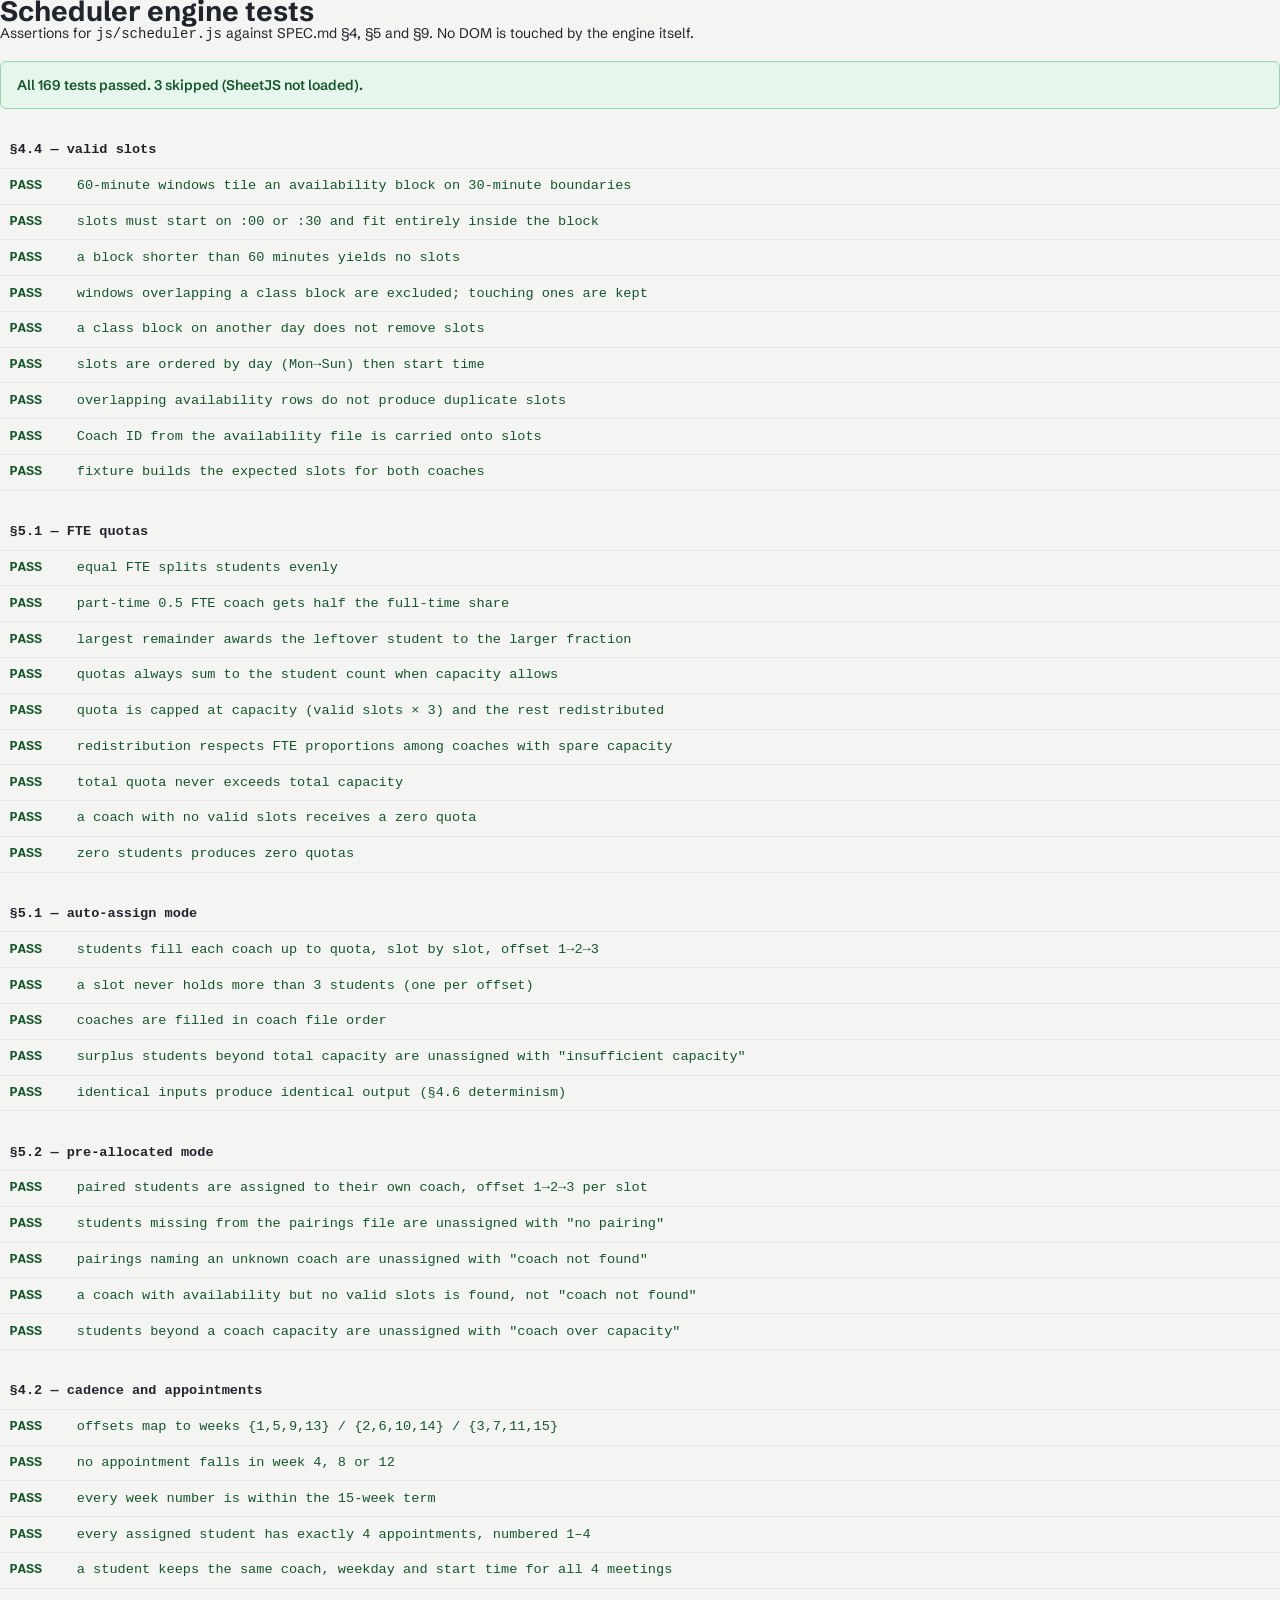
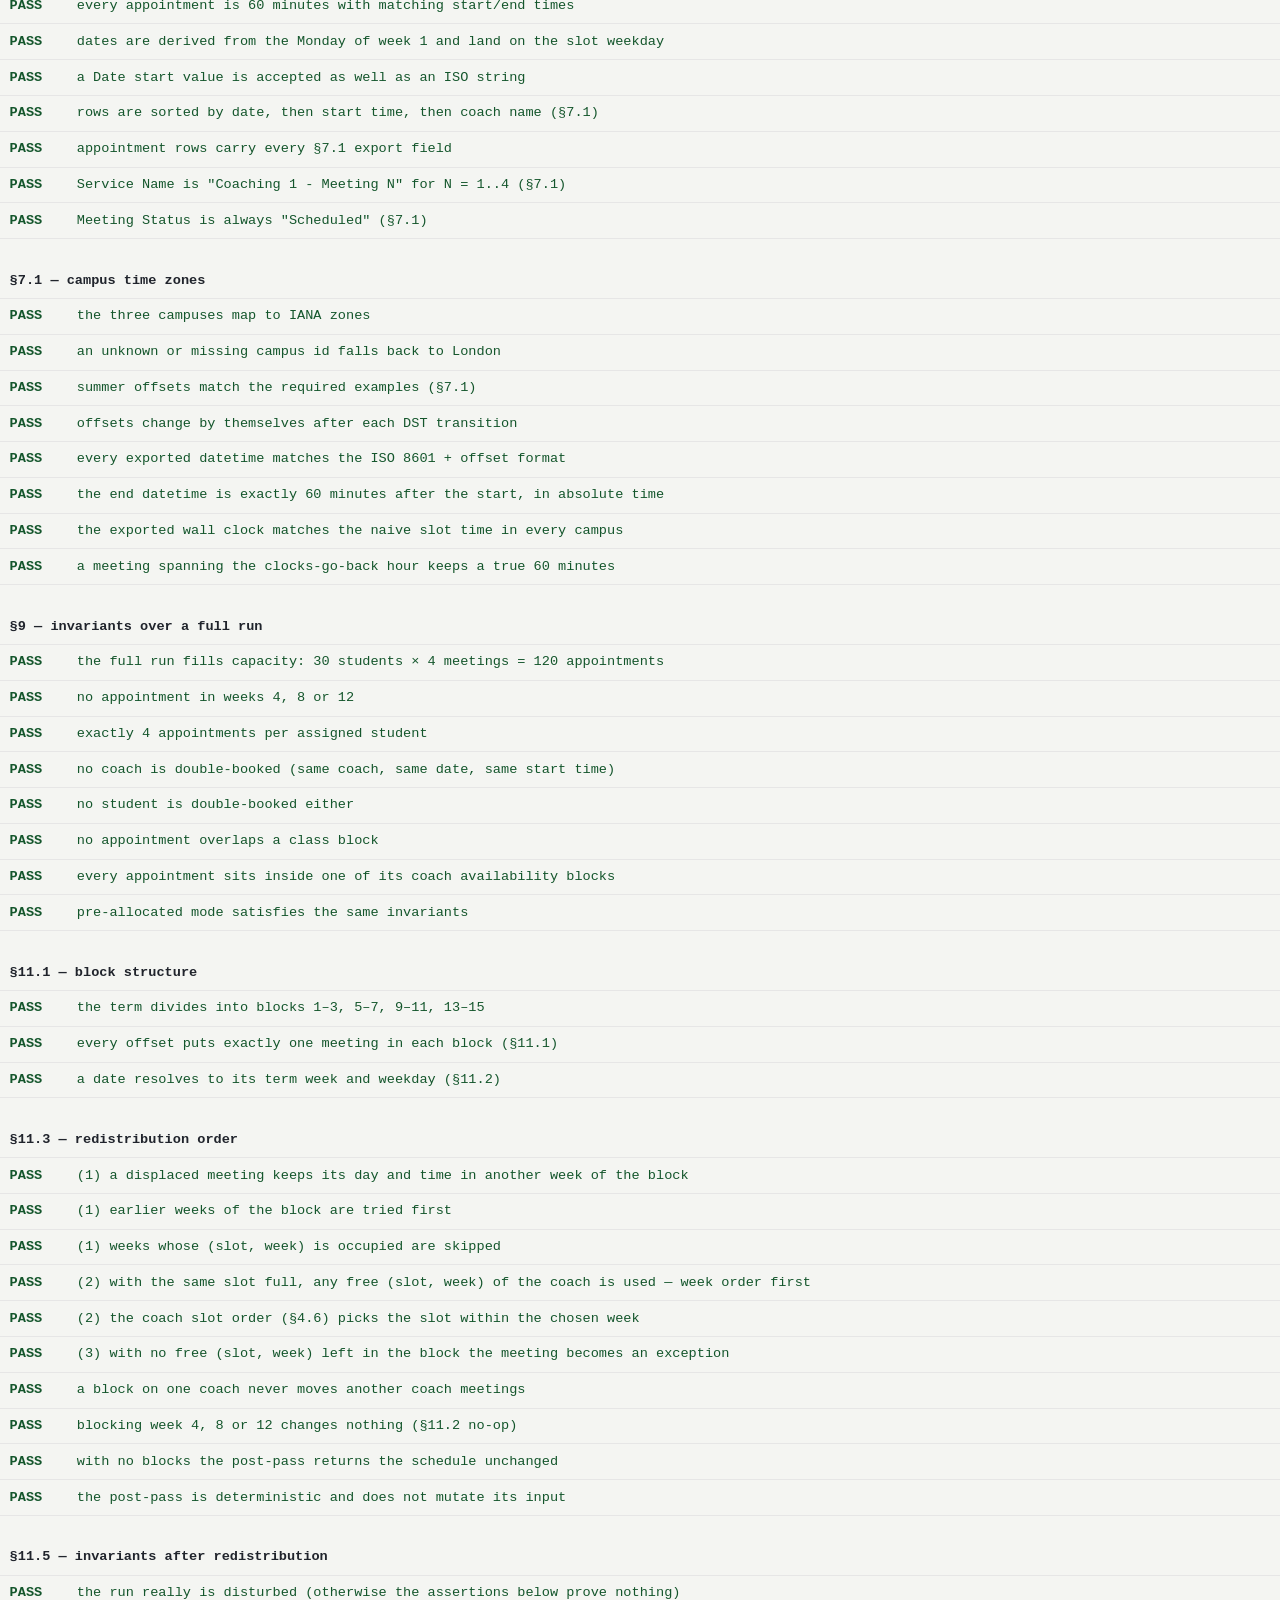
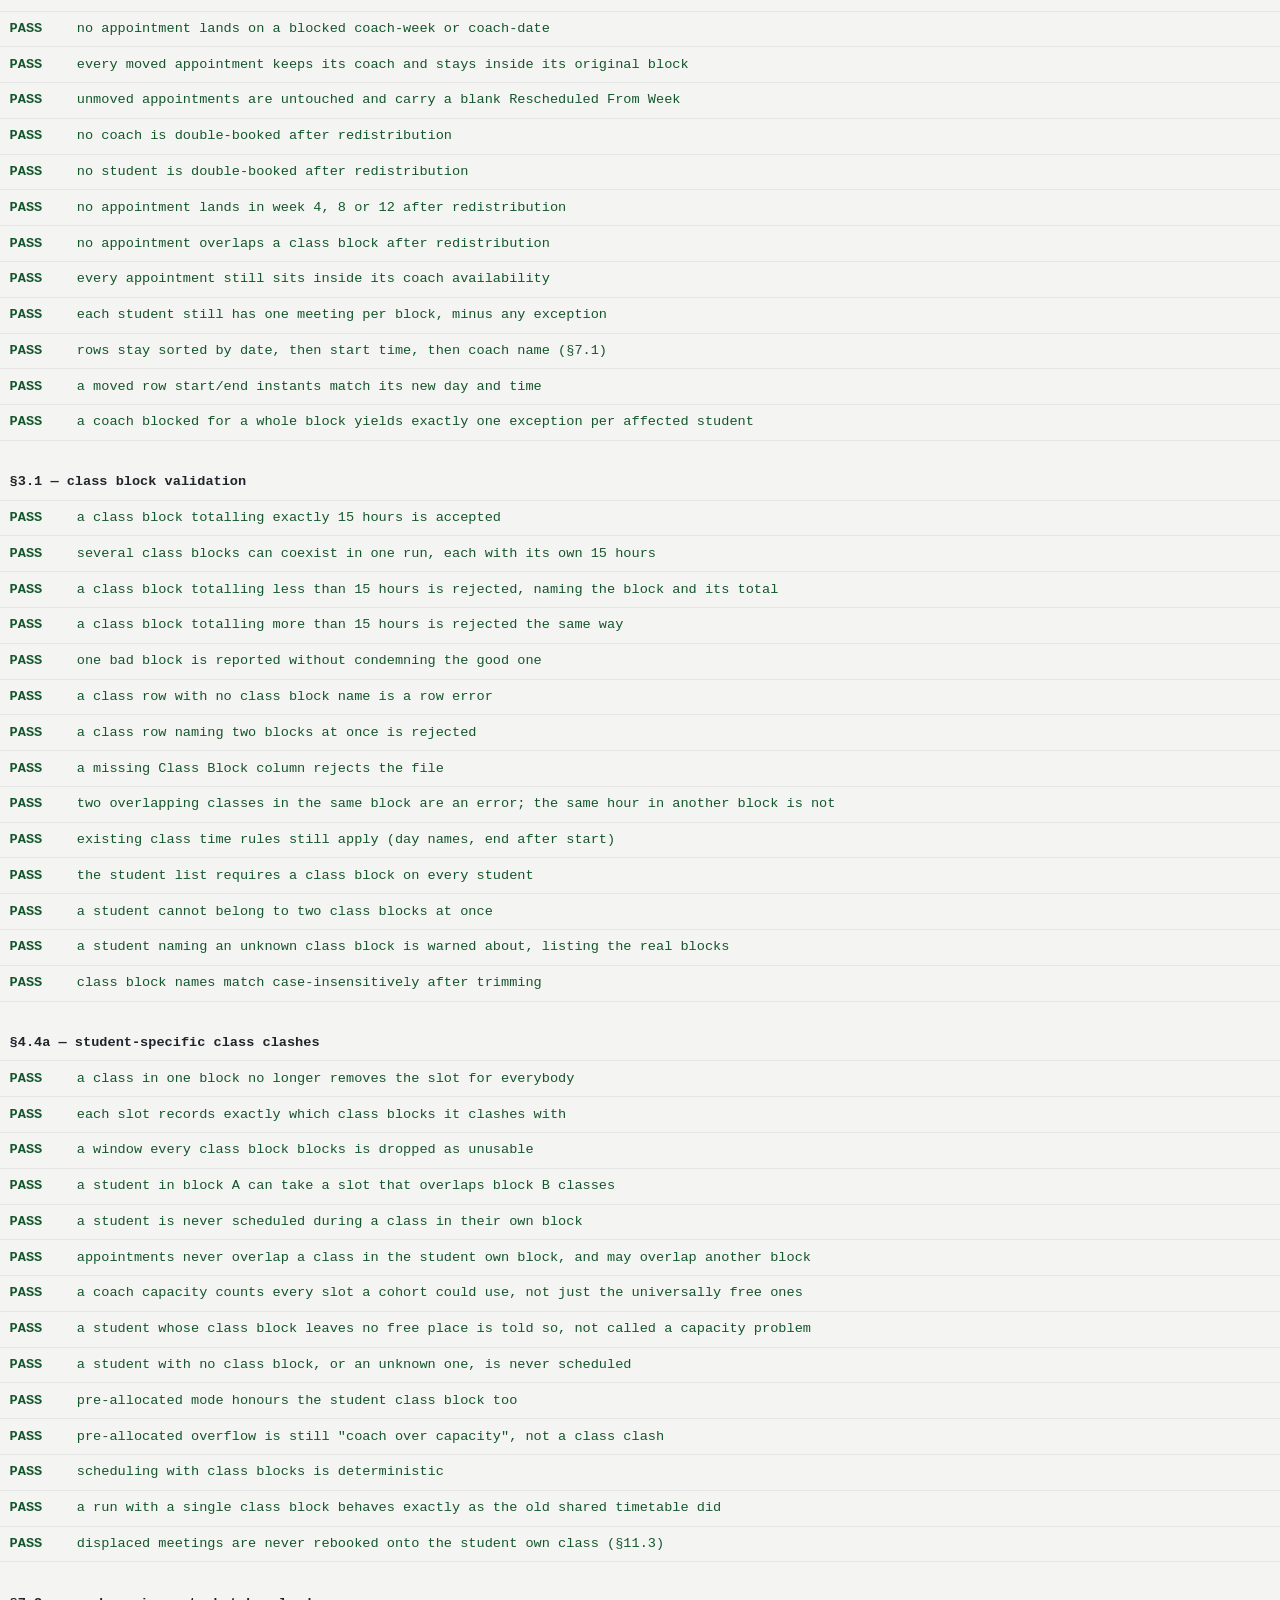
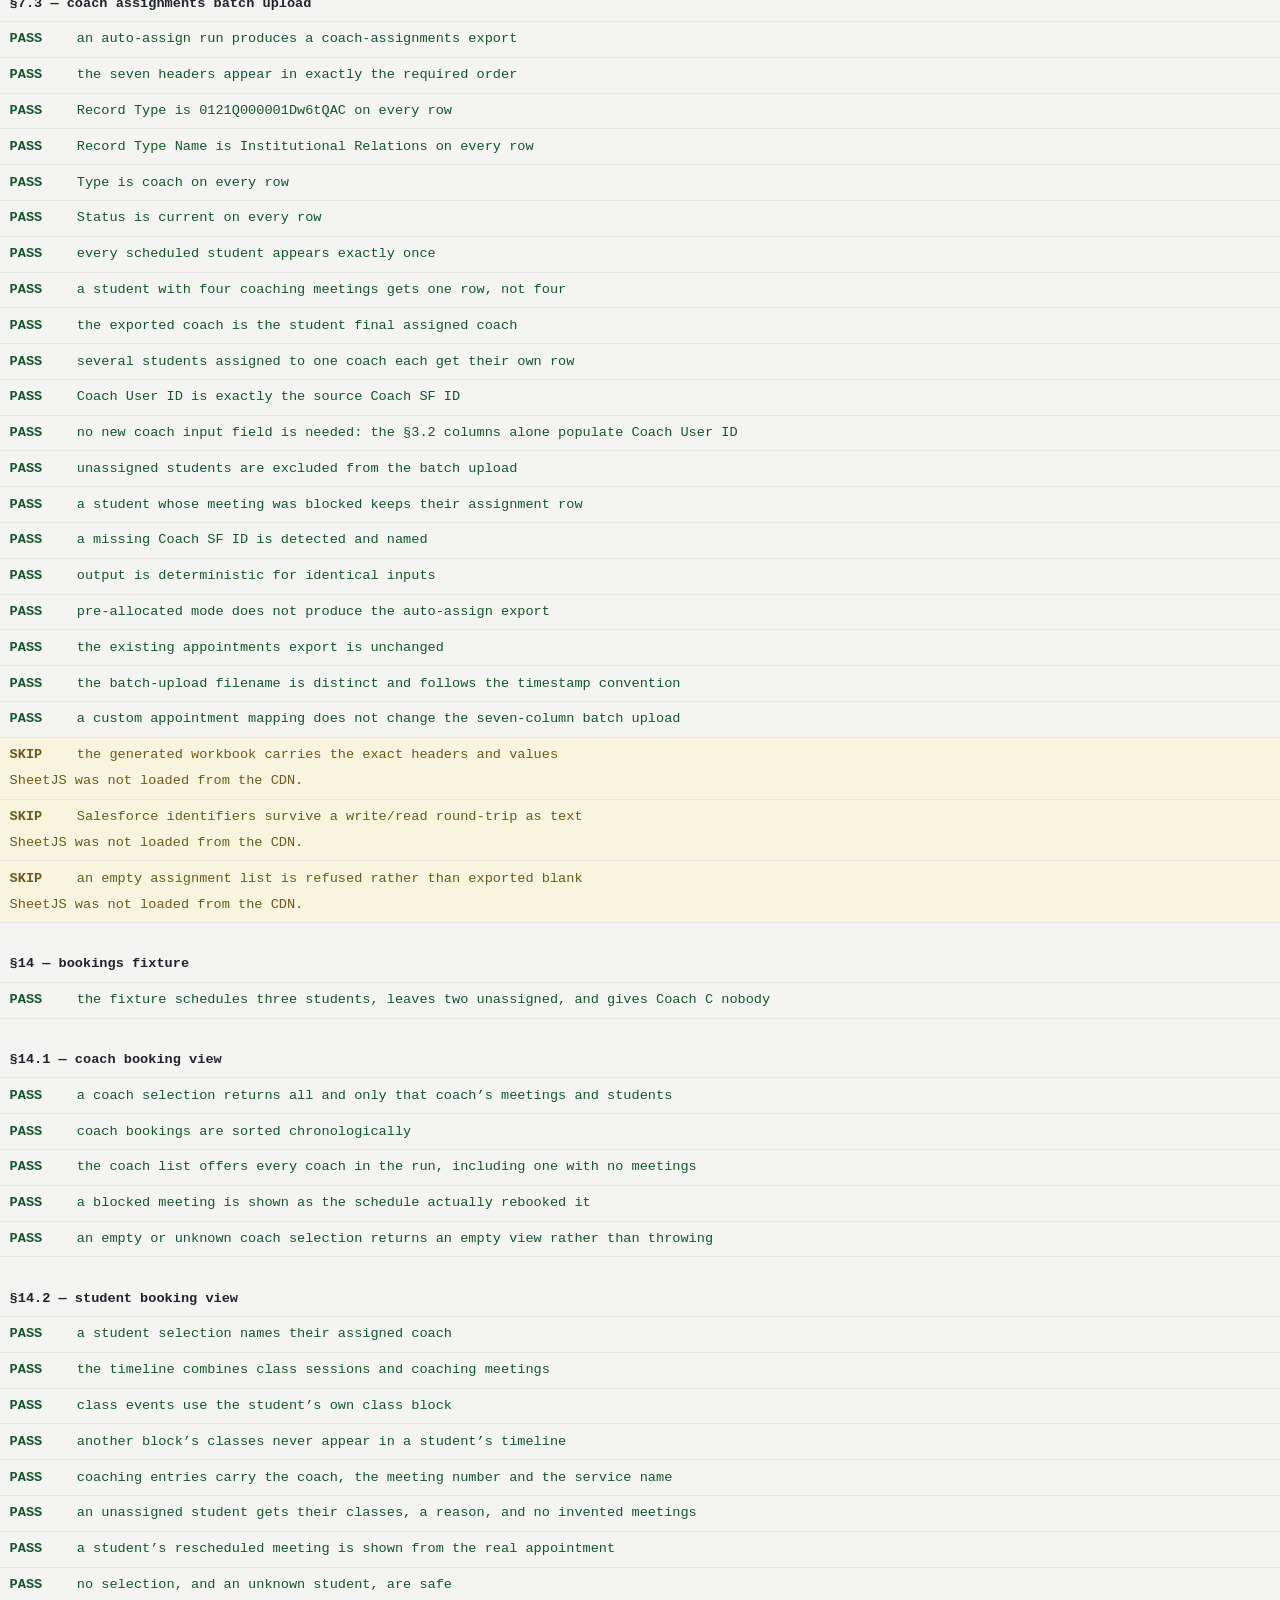
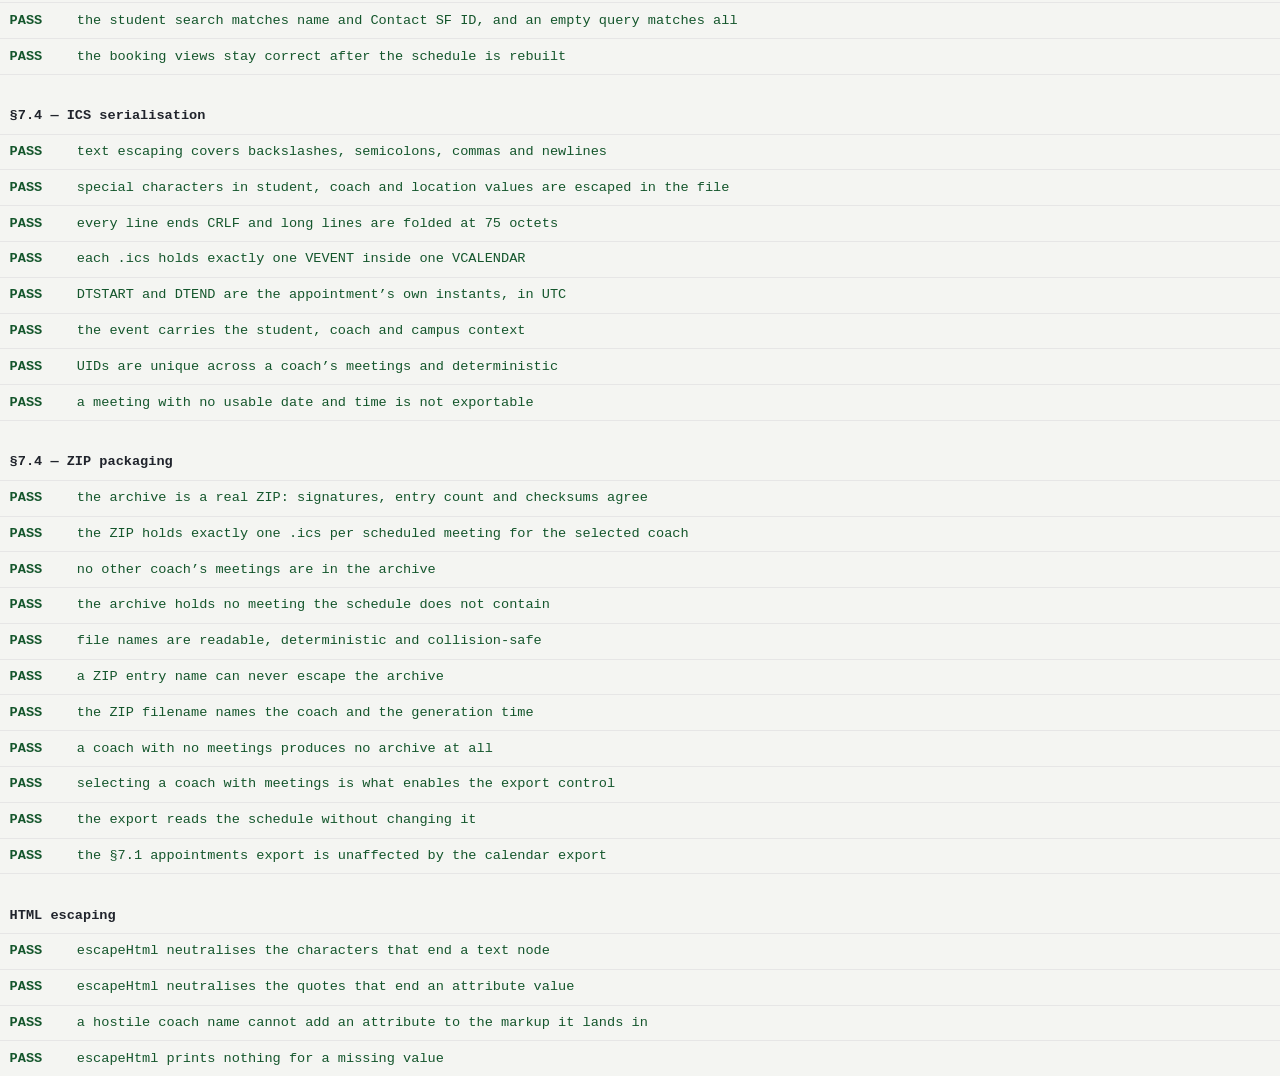
==== tests.html @ a43862e8 "Escape quotes in escapeHtml to close an attribute-injection XSS escapeHtml set textContent on a deta" ====
<!DOCTYPE html>
<html lang="en">
<head>
<meta charset="utf-8">
<meta name="viewport" content="width=device-width, initial-scale=1">
<title>Scheduler tests — Coaching Meeting Scheduler</title>
<!-- The §7.3 workbook tests assert on real SheetJS output, so the library is
     loaded here exactly as index.html loads it (SPEC.md §2). If the CDN is
     unreachable those tests report as skipped rather than failing. -->
<script src="https://cdn.sheetjs.com/xlsx-latest/package/dist/xlsx.full.min.js"></script>
<link rel="stylesheet" href="styles.css">
<style>
  .test-summary { font-weight: 600; margin: 1rem 0; padding: 0.75rem 1rem; border-radius: 6px; }
  .test-summary.pass { background: #e6f6ec; color: #14562c; border: 1px solid #96d4ad; }
  .test-summary.fail { background: #fdeaea; color: #7a1c1c; border: 1px solid #e8a3a3; }
  ul.test-list { list-style: none; padding: 0; margin: 0; }
  ul.test-list li { padding: 0.4rem 0.6rem; border-bottom: 1px solid #e6e6e6; font-family: ui-monospace, SFMono-Regular, Menlo, monospace; font-size: 0.85rem; }
  ul.test-list li.pass { color: #14562c; }
  ul.test-list li.fail { color: #7a1c1c; background: #fdeaea; }
  ul.test-list li.skip { color: #6b5a1e; background: #faf3dd; }
  ul.test-list .badge { display: inline-block; min-width: 4.2rem; font-weight: 700; }
  ul.test-list .detail { display: block; margin-top: 0.25rem; white-space: pre-wrap; }
  .test-group { margin-top: 1.5rem; font-weight: 600; }
</style>
</head>
<body>
<main class="container">
  <h1>Scheduler engine tests</h1>
  <p>Assertions for <code>js/scheduler.js</code> against SPEC.md §4, §5 and §9. No DOM is touched by the engine itself.</p>
  <div id="summary" class="test-summary">Running…</div>
  <ul id="results" class="test-list"></ul>
</main>

<script type="module">
import {
  buildSlots,
  buildClassBlocks,
  classBlockKey,
  slotAllowsClassBlock,
  slotsForClassBlock,
  computeQuotas,
  schedule,
  expandToAppointments,
  applyBlocks,
  weekAndDayForDate,
  blockOfWeek,
  weeksInBlock,
  blockedExceptionReason,
  weeksForOffset,
  minutesToTime,
  serviceNameFor,
  BLOCK_WEEKS,
  MEETING_STATUS,
  CLASS_BLOCK_TOTAL_MINUTES,
  REASONS,
} from './js/scheduler.js';
import { formatIsoWithOffset, wallClockToInstant, campusOrDefault, CAMPUSES } from './js/timezone.js';
import { parseClassScheduleSheet, parseStudentListSheet, checkStudentClassBlocks } from './js/parse.js';
import {
  getDefaultMapping,
  createConstantColumn,
  buildPreviewRows,
  buildExportFilename,
  buildCoachAssignmentRows,
  buildCoachAssignmentAoa,
  buildCoachAssignmentsWorkbook,
  buildCoachAssignmentsFilename,
  findCoachesWithoutSfId,
  coachSfIdErrorMessage,
  exportCoachAssignments,
  COACH_ASSIGNMENT_HEADERS,
  COACH_ASSIGNMENT_CONSTANTS,
} from './js/exporter.js';
import {
  buildCoachCalendarFiles,
  buildCoachCalendarZip,
  buildCoachCalendarFilename,
} from './js/exporter.js';
import { bookingCoaches, buildCoachBookings, buildStudentTimeline, filterStudents } from './js/bookings.js';
import {
  escapeIcsText,
  foldIcsLine,
  icsUtcStamp,
  meetingUid,
  meetingSummary,
  buildMeetingIcs,
  icsFileNameForMeeting,
  isExportableMeeting,
} from './js/ics.js';
import { buildZip, crc32, sanitiseZipEntryName, dedupeEntryNames } from './js/zip.js';
import { isXLSXAvailable } from './js/xlsx-loader.js';
import { escapeHtml } from './js/html.js';

// ---- tiny assertion harness ----

const results = [];
let currentGroup = '';

function group(name) { currentGroup = name; }

function test(name, fn) {
  try {
    fn();
    results.push({ group: currentGroup, name, ok: true, detail: '' });
  } catch (e) {
    results.push({ group: currentGroup, name, ok: false, detail: e && e.message ? e.message : String(e) });
  }
}

/**
 * A test that needs the real SheetJS library. When the CDN is unreachable
 * (offline laptop, blocked network) it is reported as skipped rather than
 * failed, so an offline run still gives a meaningful result.
 */
function testWithXLSX(name, fn) {
  if (!isXLSXAvailable()) {
    results.push({ group: currentGroup, name, ok: true, skipped: true, detail: 'SheetJS was not loaded from the CDN.' });
    return;
  }
  test(name, fn);
}

function fail(message) { throw new Error(message); }

function assert(condition, message) {
  if (!condition) fail(message || 'assertion failed');
}

function assertEqual(actual, expected, message) {
  if (actual !== expected) fail(`${message || 'values differ'}\n  expected: ${expected}\n  actual:   ${actual}`);
}

function assertDeep(actual, expected, message) {
  const a = JSON.stringify(actual);
  const b = JSON.stringify(expected);
  if (a !== b) fail(`${message || 'values differ'}\n  expected: ${b}\n  actual:   ${a}`);
}

// ---- helpers ----

const t = (hhmm) => {
  const [h, m] = hhmm.split(':').map(Number);
  return h * 60 + m;
};

const avail = (coachName, day, start, end, coachSfId = '', coachEmail = '') => ({
  coachName, coachSfId, coachEmail, day, start: t(start), end: t(end),
});
const cls = (day, start, end, className = 'Class') => ({ day, start: t(start), end: t(end), className });
const students = (n, prefix = 'S') =>
  Array.from({ length: n }, (_, i) => ({
    contactSfId: `${prefix}${i + 1}`,
    studentName: `${prefix}tudent ${i + 1}`,
    studentEmail: `${prefix.toLowerCase()}${i + 1}@example.com`,
  }));

const LONDON = 'Europe/London';
const isoAt = (y, m, d, hhmm, tz) => formatIsoWithOffset(wallClockToInstant(y, m, d, t(hhmm), tz), tz);

const slotLabel = (s) => `${s.coach}/${s.day}/${minutesToTime(s.start)}`;

// Shared fixture used by the mode and invariant tests.
// Coach A: Mon 09:00–12:00 (Mon class 10:00–11:00 removes 3 windows → 09:00, 11:00)
//          Wed 09:00–12:00 (Wed class 09:00–10:00 removes 2 windows → 10:00, 10:30, 11:00)
// Coach B: Tue 09:30–12:30, no classes → 09:30, 10:00, 10:30, 11:00, 11:30
const FIXTURE_CLASSES = [cls('Monday', '10:00', '11:00', 'Maths'), cls('Wednesday', '09:00', '10:00', 'Physics')];
const FIXTURE_AVAILABILITY = [
  avail('Coach A', 'Monday', '09:00', '12:00', 'C-A', 'a@example.com'),
  avail('Coach A', 'Wednesday', '09:00', '12:00', 'C-A', 'a@example.com'),
  avail('Coach B', 'Tuesday', '09:30', '12:30'),
];
const FIXTURE_SLOTS = buildSlots(FIXTURE_AVAILABILITY, FIXTURE_CLASSES);
const START_MONDAY = '2026-09-07'; // a Monday

function slotCountsOf(slots) {
  const counts = {};
  slots.forEach((s) => { counts[s.coach] = (counts[s.coach] || 0) + 1; });
  return counts;
}

// ---- §4.4 valid slot definition ----

group('§4.4 — valid slots');

test('60-minute windows tile an availability block on 30-minute boundaries', () => {
  const slots = buildSlots([avail('C', 'Monday', '09:00', '12:00')], []);
  assertDeep(slots.map((s) => minutesToTime(s.start)), ['09:00', '09:30', '10:00', '10:30', '11:00']);
  assert(slots.every((s) => s.end - s.start === 60), 'every slot is 60 minutes long');
});

test('slots must start on :00 or :30 and fit entirely inside the block', () => {
  const slots = buildSlots([avail('C', 'Monday', '09:15', '10:30')], []);
  assertDeep(slots.map((s) => minutesToTime(s.start)), ['09:30'], 'only 09:30 fits inside 09:15–10:30');
});

test('a block shorter than 60 minutes yields no slots', () => {
  assertEqual(buildSlots([avail('C', 'Monday', '09:00', '09:45')], []).length, 0);
});

test('windows overlapping a class block are excluded; touching ones are kept', () => {
  const slots = buildSlots([avail('C', 'Monday', '09:00', '12:00')], [cls('Monday', '10:00', '11:00')]);
  assertDeep(slots.map((s) => minutesToTime(s.start)), ['09:00', '11:00'],
    '09:30/10:00/10:30 overlap the class; 09:00–10:00 and 11:00–12:00 only touch it');
});

test('a class block on another day does not remove slots', () => {
  const slots = buildSlots([avail('C', 'Monday', '09:00', '11:00')], [cls('Tuesday', '09:00', '17:00')]);
  assertEqual(slots.length, 3);
});

test('slots are ordered by day (Mon→Sun) then start time', () => {
  const slots = buildSlots([
    avail('C', 'Wednesday', '09:00', '10:00'),
    avail('C', 'Monday', '11:00', '12:00'),
    avail('C', 'Monday', '09:00', '10:00'),
  ], []);
  assertDeep(slots.map(slotLabel), ['C/Monday/09:00', 'C/Monday/11:00', 'C/Wednesday/09:00']);
});

test('overlapping availability rows do not produce duplicate slots', () => {
  const slots = buildSlots([
    avail('C', 'Monday', '09:00', '11:00'),
    avail('C', 'Monday', '10:00', '12:00'),
  ], []);
  assertDeep(slots.map((s) => minutesToTime(s.start)), ['09:00', '09:30', '10:00', '10:30', '11:00']);
});

test('Coach ID from the availability file is carried onto slots', () => {
  assertEqual(FIXTURE_SLOTS.find((s) => s.coach === 'Coach A').coachSfId, 'C-A');
  assertEqual(FIXTURE_SLOTS.find((s) => s.coach === 'Coach B').coachSfId, '');
});

test('fixture builds the expected slots for both coaches', () => {
  assertDeep(FIXTURE_SLOTS.map(slotLabel), [
    'Coach A/Monday/09:00',
    'Coach A/Monday/11:00',
    'Coach B/Tuesday/09:30',
    'Coach B/Tuesday/10:00',
    'Coach B/Tuesday/10:30',
    'Coach B/Tuesday/11:00',
    'Coach B/Tuesday/11:30',
    'Coach A/Wednesday/10:00',
    'Coach A/Wednesday/10:30',
    'Coach A/Wednesday/11:00',
  ]);
});

// ---- §5.1 quota maths ----

group('§5.1 — FTE quotas');

test('equal FTE splits students evenly', () => {
  const quotas = computeQuotas(['A', 'B'], { A: 1, B: 1 }, 10, { A: 10, B: 10 });
  assertDeep(quotas, { A: 5, B: 5 });
});

test('part-time 0.5 FTE coach gets half the full-time share', () => {
  const quotas = computeQuotas(['A', 'B'], { A: 1, B: 0.5 }, 9, { A: 10, B: 10 });
  assertDeep(quotas, { A: 6, B: 3 }, '9 × (1/1.5) = 6 and 9 × (0.5/1.5) = 3');
});

test('largest remainder awards the leftover student to the larger fraction', () => {
  // 10 × (1/1.5) = 6.67 → 6 r.67; 10 × (0.5/1.5) = 3.33 → 3 r.33; leftover → A.
  assertDeep(computeQuotas(['A', 'B'], { A: 1, B: 0.5 }, 10, { A: 10, B: 10 }), { A: 7, B: 3 });
});

test('quotas always sum to the student count when capacity allows', () => {
  const quotas = computeQuotas(['A', 'B', 'C'], { A: 1, B: 0.5, C: 0.25 }, 17, { A: 10, B: 10, C: 10 });
  assertEqual(Object.values(quotas).reduce((a, b) => a + b, 0), 17);
});

test('quota is capped at capacity (valid slots × 3) and the rest redistributed', () => {
  // A is full-time but has only 1 slot → capacity 3. B (0.5 FTE) absorbs the rest.
  const quotas = computeQuotas(['A', 'B'], { A: 1, B: 0.5 }, 12, { A: 1, B: 10 });
  assertDeep(quotas, { A: 3, B: 9 });
});

test('redistribution respects FTE proportions among coaches with spare capacity', () => {
  // A capped at 3; the remaining 9 students split 1 : 0.5 between B and C → 6 : 3.
  const quotas = computeQuotas(['A', 'B', 'C'], { A: 1, B: 1, C: 0.5 }, 12, { A: 1, B: 10, C: 10 });
  assertDeep(quotas, { A: 3, B: 6, C: 3 });
});

test('total quota never exceeds total capacity', () => {
  const quotas = computeQuotas(['A', 'B'], { A: 1, B: 1 }, 40, { A: 2, B: 3 });
  assertDeep(quotas, { A: 6, B: 9 }, 'capacity is 6 + 9 = 15, well below 40 students');
});

test('a coach with no valid slots receives a zero quota', () => {
  assertDeep(computeQuotas(['A', 'B'], { A: 1, B: 1 }, 6, { A: 0, B: 10 }), { A: 0, B: 6 });
});

test('zero students produces zero quotas', () => {
  assertDeep(computeQuotas(['A', 'B'], { A: 1, B: 1 }, 0, { A: 5, B: 5 }), { A: 0, B: 0 });
});

// ---- §5.1 auto mode ----

group('§5.1 — auto-assign mode');

test('students fill each coach up to quota, slot by slot, offset 1→2→3', () => {
  const slots = buildSlots([avail('A', 'Monday', '09:00', '11:00')], []); // 09:00, 09:30, 10:00
  const { assignments, unassigned } = schedule(students(5), slots, 'auto', { A: 5 });
  assertEqual(unassigned.length, 0);
  assertDeep(
    assignments.map((a) => `${a.student.contactSfId}→${slotLabel(a.slot)}#${a.offset}`),
    ['S1→A/Monday/09:00#1', 'S2→A/Monday/09:00#2', 'S3→A/Monday/09:00#3',
     'S4→A/Monday/09:30#1', 'S5→A/Monday/09:30#2']
  );
});

test('a slot never holds more than 3 students (one per offset)', () => {
  const { assignments } = schedule(students(30), FIXTURE_SLOTS, 'auto',
    computeQuotas(['Coach A', 'Coach B'], { 'Coach A': 1, 'Coach B': 1 }, 30, slotCountsOf(FIXTURE_SLOTS)));
  const perSlot = new Map();
  assignments.forEach((a) => {
    const key = slotLabel(a.slot);
    if (!perSlot.has(key)) perSlot.set(key, new Set());
    const offsets = perSlot.get(key);
    assert(!offsets.has(a.offset), `offset ${a.offset} used twice in ${key}`);
    offsets.add(a.offset);
  });
  perSlot.forEach((offsets, key) => assert(offsets.size <= 3, `${key} holds ${offsets.size} students`));
});

test('coaches are filled in coach file order', () => {
  const quotas = computeQuotas(['Coach A', 'Coach B'], { 'Coach A': 1, 'Coach B': 0.5 }, 8, slotCountsOf(FIXTURE_SLOTS));
  assertDeep(quotas, { 'Coach A': 5, 'Coach B': 3 });
  const { assignments } = schedule(students(8), FIXTURE_SLOTS, 'auto', quotas);
  assertDeep(assignments.map((a) => a.coach),
    ['Coach A', 'Coach A', 'Coach A', 'Coach A', 'Coach A', 'Coach B', 'Coach B', 'Coach B']);
});

test('surplus students beyond total capacity are unassigned with "insufficient capacity"', () => {
  const slotCounts = slotCountsOf(FIXTURE_SLOTS); // 5 + 5 slots → capacity 30
  const quotas = computeQuotas(['Coach A', 'Coach B'], { 'Coach A': 1, 'Coach B': 1 }, 34, slotCounts);
  const { assignments, unassigned } = schedule(students(34), FIXTURE_SLOTS, 'auto', quotas);
  assertEqual(assignments.length, 30, 'capacity is 10 slots × 3');
  assertEqual(unassigned.length, 4);
  assert(unassigned.every((u) => u.reason === REASONS.INSUFFICIENT_CAPACITY), 'reason string is "insufficient capacity"');
  assertEqual(REASONS.INSUFFICIENT_CAPACITY, 'insufficient capacity');
  assertDeep(unassigned.map((u) => u.student.contactSfId), ['S31', 'S32', 'S33', 'S34']);
});

test('identical inputs produce identical output (§4.6 determinism)', () => {
  const args = [students(8), FIXTURE_SLOTS, 'auto',
    computeQuotas(['Coach A', 'Coach B'], { 'Coach A': 1, 'Coach B': 0.5 }, 8, slotCountsOf(FIXTURE_SLOTS))];
  const first = schedule(...args);
  const second = schedule(...args);
  const shape = (r) => ({
    assignments: r.assignments.map((a) => `${a.student.contactSfId}|${slotLabel(a.slot)}|${a.offset}`),
    unassigned: r.unassigned.map((u) => `${u.student.contactSfId}|${u.reason}`),
  });
  assertDeep(shape(first), shape(second));
});

// ---- §5.2 pre-allocated mode ----

group('§5.2 — pre-allocated mode');

const PAIRED_STUDENTS = students(4);

test('paired students are assigned to their own coach, offset 1→2→3 per slot', () => {
  const pairings = [
    { contactSfId: 'S1', coachName: 'Coach B' },
    { contactSfId: 'S2', coachName: 'Coach A' },
    { contactSfId: 'S3', coachName: 'Coach B' },
    { contactSfId: 'S4', coachName: 'Coach A' },
  ];
  const { assignments, unassigned } = schedule(PAIRED_STUDENTS, FIXTURE_SLOTS, 'pre-allocated', pairings);
  assertEqual(unassigned.length, 0);
  const byStudent = Object.fromEntries(assignments.map((a) => [a.student.contactSfId, `${slotLabel(a.slot)}#${a.offset}`]));
  assertDeep(byStudent, {
    S1: 'Coach B/Tuesday/09:30#1',
    S3: 'Coach B/Tuesday/09:30#2',
    S2: 'Coach A/Monday/09:00#1',
    S4: 'Coach A/Monday/09:00#2',
  }, 'each coach fills their own first slot, in pairings-file order');
});

test('students missing from the pairings file are unassigned with "no pairing"', () => {
  const pairings = [{ contactSfId: 'S1', coachName: 'Coach A' }];
  const { unassigned } = schedule(students(3), FIXTURE_SLOTS, 'pre-allocated', pairings);
  assertDeep(unassigned.map((u) => `${u.student.contactSfId}:${u.reason}`), ['S2:no pairing', 'S3:no pairing']);
  assertEqual(REASONS.NO_PAIRING, 'no pairing');
});

test('pairings naming an unknown coach are unassigned with "coach not found"', () => {
  const pairings = [
    { contactSfId: 'S1', coachName: 'Coach Z' },
    { contactSfId: 'S2', coachName: 'Coach A' },
  ];
  const { assignments, unassigned } = schedule(students(2), FIXTURE_SLOTS, 'pre-allocated', pairings);
  assertDeep(unassigned.map((u) => `${u.student.contactSfId}:${u.reason}`), ['S1:coach not found']);
  assertEqual(assignments.length, 1);
  assertEqual(REASONS.COACH_NOT_FOUND, 'coach not found');
});

test('a coach with availability but no valid slots is found, not "coach not found"', () => {
  const pairings = [{ contactSfId: 'S1', coachName: 'Coach C' }];
  const { unassigned } = schedule(students(1), FIXTURE_SLOTS, 'pre-allocated', pairings, ['Coach A', 'Coach B', 'Coach C']);
  assertDeep(unassigned.map((u) => u.reason), [REASONS.COACH_OVER_CAPACITY]);
});

test('students beyond a coach capacity are unassigned with "coach over capacity"', () => {
  const slots = buildSlots([avail('A', 'Monday', '09:00', '10:00')], []); // 1 slot → capacity 3
  const all = students(5);
  const pairings = all.map((s) => ({ contactSfId: s.contactSfId, coachName: 'A' }));
  const { assignments, unassigned } = schedule(all, slots, 'pre-allocated', pairings);
  assertEqual(assignments.length, 3);
  assertDeep(assignments.map((a) => a.offset), [1, 2, 3]);
  assertDeep(unassigned.map((u) => `${u.student.contactSfId}:${u.reason}`), ['S4:coach over capacity', 'S5:coach over capacity']);
  assertEqual(REASONS.COACH_OVER_CAPACITY, 'coach over capacity');
});

// ---- §4.2 / §7.1 expansion ----

group('§4.2 — cadence and appointments');

const CADENCE_QUOTAS = computeQuotas(['Coach A', 'Coach B'], { 'Coach A': 1, 'Coach B': 0.5 }, 8, slotCountsOf(FIXTURE_SLOTS));
const CADENCE_RUN = schedule(students(8), FIXTURE_SLOTS, 'auto', CADENCE_QUOTAS);
const APPOINTMENTS = expandToAppointments(CADENCE_RUN.assignments, START_MONDAY);

test('offsets map to weeks {1,5,9,13} / {2,6,10,14} / {3,7,11,15}', () => {
  assertDeep(weeksForOffset(1), [1, 5, 9, 13]);
  assertDeep(weeksForOffset(2), [2, 6, 10, 14]);
  assertDeep(weeksForOffset(3), [3, 7, 11, 15]);
});

test('no appointment falls in week 4, 8 or 12', () => {
  const bad = APPOINTMENTS.filter((r) => [4, 8, 12].includes(r.weekNumber));
  assertEqual(bad.length, 0, `found ${bad.length} appointments in weeks 4/8/12`);
});

test('every week number is within the 15-week term', () => {
  assert(APPOINTMENTS.every((r) => r.weekNumber >= 1 && r.weekNumber <= 15), 'week numbers are 1–15');
});

test('every assigned student has exactly 4 appointments, numbered 1–4', () => {
  const byStudent = new Map();
  APPOINTMENTS.forEach((r) => {
    if (!byStudent.has(r.contactSfId)) byStudent.set(r.contactSfId, []);
    byStudent.get(r.contactSfId).push(r.meetingNumber);
  });
  assertEqual(byStudent.size, CADENCE_RUN.assignments.length, 'one group per assigned student');
  byStudent.forEach((numbers, id) => {
    assertDeep(numbers.slice().sort(), [1, 2, 3, 4], `student ${id} should have meetings 1–4`);
  });
});

test('a student keeps the same coach, weekday and start time for all 4 meetings', () => {
  const byStudent = new Map();
  APPOINTMENTS.forEach((r) => {
    const key = `${r.coachName}|${r.day}|${r.startTime}`;
    if (!byStudent.has(r.contactSfId)) byStudent.set(r.contactSfId, key);
    assertEqual(byStudent.get(r.contactSfId), key, `student ${r.contactSfId} moved slot`);
  });
});

test('every appointment is 60 minutes with matching start/end times', () => {
  APPOINTMENTS.forEach((r) => {
    assertEqual(r.durationMins, 60, 'duration');
    const [sh, sm] = r.startTime.split(':').map(Number);
    const [eh, em] = r.endTime.split(':').map(Number);
    assertEqual(eh * 60 + em - (sh * 60 + sm), 60, `end time of ${r.startTime}`);
  });
});

test('dates are derived from the Monday of week 1 and land on the slot weekday', () => {
  const row = APPOINTMENTS.find((r) => r.weekNumber === 6 && r.day === 'Wednesday');
  if (row) {
    // 2026-09-07 + 5 weeks + 2 days (Mon→Wed) = 2026-10-14.
    assertEqual(row.date, '2026-10-14');
  }
  APPOINTMENTS.forEach((r) => {
    assertEqual(r.dateValue.getDay(), (['Monday', 'Tuesday', 'Wednesday', 'Thursday', 'Friday', 'Saturday', 'Sunday'].indexOf(r.day) + 1) % 7,
      `${r.date} should be a ${r.day}`);
    const week1 = new Date(2026, 8, 7);
    const days = Math.round((r.dateValue - week1) / 86400000);
    assertEqual(days, (r.weekNumber - 1) * 7 + ['Monday', 'Tuesday', 'Wednesday', 'Thursday', 'Friday', 'Saturday', 'Sunday'].indexOf(r.day),
      `offset in days for week ${r.weekNumber} ${r.day}`);
  });
});

test('a Date start value is accepted as well as an ISO string', () => {
  const fromDate = expandToAppointments(CADENCE_RUN.assignments, new Date(2026, 8, 7));
  assertDeep(fromDate.map((r) => r.date), APPOINTMENTS.map((r) => r.date));
});

test('rows are sorted by date, then start time, then coach name (§7.1)', () => {
  for (let i = 1; i < APPOINTMENTS.length; i++) {
    const a = APPOINTMENTS[i - 1];
    const b = APPOINTMENTS[i];
    const key = (r) => `${r.date}|${r.startTime}|${r.coachName}`;
    assert(key(a) <= key(b), `row ${i} out of order: ${key(a)} before ${key(b)}`);
  }
});

test('appointment rows carry every §7.1 export field', () => {
  const row = APPOINTMENTS.find((r) => r.coachName === 'Coach A');
  ['studentName', 'contactSfId', 'studentEmail', 'serviceName', 'coachName', 'coachSfId', 'coachEmail',
   'startDateTime', 'endDateTime', 'meetingStatus']
    .forEach((field) => assert(field in row, `missing field "${field}"`));
  assertEqual(row.coachSfId, 'C-A');
  assertEqual(row.coachEmail, 'a@example.com');
});

test('Service Name is "Coaching 1 - Meeting N" for N = 1..4 (§7.1)', () => {
  assertEqual(serviceNameFor(1), 'Coaching 1 - Meeting 1');
  assertEqual(serviceNameFor(4), 'Coaching 1 - Meeting 4');
  APPOINTMENTS.forEach((r) => assertEqual(r.serviceName, `Coaching 1 - Meeting ${r.meetingNumber}`));
});

test('Meeting Status is always "Scheduled" (§7.1)', () => {
  assertEqual(MEETING_STATUS, 'Scheduled');
  assert(APPOINTMENTS.every((r) => r.meetingStatus === 'Scheduled'), 'every row is Scheduled');
});

// ---- §7.1 campus timezones ----

group('§7.1 — campus time zones');

test('the three campuses map to IANA zones', () => {
  assertDeep(CAMPUSES.map((c) => `${c.label}=${c.timeZone}`),
    ['London=Europe/London', 'Boston=America/New_York', 'Dubai=Asia/Dubai']);
});

test('an unknown or missing campus id falls back to London', () => {
  assertEqual(campusOrDefault('atlantis').id, 'london');
  assertEqual(campusOrDefault(null).id, 'london');
});

test('summer offsets match the required examples (§7.1)', () => {
  assertEqual(isoAt(2026, 9, 16, '12:00', 'Europe/London'), '2026-09-16T12:00:00+01:00');
  assertEqual(isoAt(2026, 9, 16, '07:00', 'America/New_York'), '2026-09-16T07:00:00-04:00');
  assertEqual(isoAt(2026, 9, 16, '07:00', 'Asia/Dubai'), '2026-09-16T07:00:00+04:00');
});

test('offsets change by themselves after each DST transition', () => {
  // The UK leaves BST on 25 Oct 2026, the US leaves EDT on 1 Nov 2026 —
  // both inside a term that starts in September, so a fixed offset would be
  // wrong for the back half of the term.
  assertEqual(isoAt(2026, 11, 4, '12:00', 'Europe/London'), '2026-11-04T12:00:00+00:00');
  assertEqual(isoAt(2026, 11, 4, '07:00', 'America/New_York'), '2026-11-04T07:00:00-05:00');
  assertEqual(isoAt(2026, 11, 4, '07:00', 'Asia/Dubai'), '2026-11-04T07:00:00+04:00', 'Dubai never shifts');
});

test('every exported datetime matches the ISO 8601 + offset format', () => {
  const pattern = /^\d{4}-\d{2}-\d{2}T\d{2}:\d{2}:\d{2}[+-]\d{2}:\d{2}$/;
  APPOINTMENTS.forEach((r) => {
    assert(pattern.test(r.startDateTime), `bad start format: ${r.startDateTime}`);
    assert(pattern.test(r.endDateTime), `bad end format: ${r.endDateTime}`);
  });
});

test('the end datetime is exactly 60 minutes after the start, in absolute time', () => {
  APPOINTMENTS.forEach((r) => {
    const gap = Date.parse(r.endDateTime) - Date.parse(r.startDateTime);
    assertEqual(gap, 60 * 60 * 1000, `${r.startDateTime} → ${r.endDateTime}`);
  });
});

test('the exported wall clock matches the naive slot time in every campus', () => {
  CAMPUSES.forEach((campus) => {
    expandToAppointments(CADENCE_RUN.assignments, START_MONDAY, campus.timeZone).forEach((r) => {
      assertEqual(r.startDateTime.slice(0, 19), `${r.date}T${r.startTime}:00`,
        `${campus.label}: wall clock drifted from the scheduled slot`);
      assertEqual(r.endDateTime.slice(11, 16), r.endTime, `${campus.label}: end wall clock drifted`);
    });
  });
});

test('a meeting spanning the clocks-go-back hour keeps a true 60 minutes', () => {
  // 01:30 on 25 Oct 2026 exists twice in London; the run resolves to the
  // first (BST) occurrence, so the hour that follows ends at 01:30 GMT.
  const start = wallClockToInstant(2026, 10, 25, t('01:30'), LONDON);
  assertEqual(formatIsoWithOffset(start, LONDON), '2026-10-25T01:30:00+01:00');
  assertEqual(formatIsoWithOffset(start + 60 * 60 * 1000, LONDON), '2026-10-25T01:30:00+00:00');
});

// ---- §9 invariants over a full run ----

group('§9 — invariants over a full run');

const FULL_QUOTAS = computeQuotas(['Coach A', 'Coach B'], { 'Coach A': 1, 'Coach B': 0.5 }, 30, slotCountsOf(FIXTURE_SLOTS));
const FULL_RUN = schedule(students(30), FIXTURE_SLOTS, 'auto', FULL_QUOTAS);
const FULL_APPOINTMENTS = expandToAppointments(FULL_RUN.assignments, START_MONDAY);

test('the full run fills capacity: 30 students × 4 meetings = 120 appointments', () => {
  assertEqual(FULL_RUN.assignments.length, 30);
  assertEqual(FULL_RUN.unassigned.length, 0);
  assertEqual(FULL_APPOINTMENTS.length, 120);
});

test('no appointment in weeks 4, 8 or 12', () => {
  assertEqual(FULL_APPOINTMENTS.filter((r) => [4, 8, 12].includes(r.weekNumber)).length, 0);
});

test('exactly 4 appointments per assigned student', () => {
  const counts = new Map();
  FULL_APPOINTMENTS.forEach((r) => counts.set(r.contactSfId, (counts.get(r.contactSfId) || 0) + 1));
  assertEqual(counts.size, 30);
  counts.forEach((count, id) => assertEqual(count, 4, `student ${id}`));
});

test('no coach is double-booked (same coach, same date, same start time)', () => {
  const seen = new Set();
  FULL_APPOINTMENTS.forEach((r) => {
    const key = `${r.coachName}|${r.date}|${r.startTime}`;
    assert(!seen.has(key), `double-booked: ${key}`);
    seen.add(key);
  });
});

test('no student is double-booked either', () => {
  const seen = new Set();
  FULL_APPOINTMENTS.forEach((r) => {
    const key = `${r.contactSfId}|${r.date}|${r.startTime}`;
    assert(!seen.has(key), `student double-booked: ${key}`);
    seen.add(key);
  });
});

test('no appointment overlaps a class block', () => {
  FULL_APPOINTMENTS.forEach((r) => {
    const start = t(r.startTime);
    const end = t(r.endTime);
    FIXTURE_CLASSES.forEach((block) => {
      const clash = block.day === r.day && block.start < end && start < block.end;
      assert(!clash, `${r.day} ${r.startTime}–${r.endTime} clashes with a class block`);
    });
  });
});

test('every appointment sits inside one of its coach availability blocks', () => {
  FULL_APPOINTMENTS.forEach((r) => {
    const start = t(r.startTime);
    const end = t(r.endTime);
    const inside = FIXTURE_AVAILABILITY.some(
      (b) => b.coachName === r.coachName && b.day === r.day && b.start <= start && end <= b.end
    );
    assert(inside, `${r.coachName} ${r.day} ${r.startTime} is outside their availability`);
  });
});

test('pre-allocated mode satisfies the same invariants', () => {
  const all = students(20);
  const pairings = all.map((s, i) => ({ contactSfId: s.contactSfId, coachName: i % 2 === 0 ? 'Coach A' : 'Coach B' }));
  const run = schedule(all, FIXTURE_SLOTS, 'pre-allocated', pairings);
  const rows = expandToAppointments(run.assignments, START_MONDAY);
  assertEqual(run.assignments.length, 20);
  assertEqual(rows.length, 80);
  assertEqual(rows.filter((r) => [4, 8, 12].includes(r.weekNumber)).length, 0);
  const seen = new Set();
  rows.forEach((r) => {
    const key = `${r.coachName}|${r.date}|${r.startTime}`;
    assert(!seen.has(key), `double-booked: ${key}`);
    seen.add(key);
    FIXTURE_CLASSES.forEach((block) => {
      assert(!(block.day === r.day && block.start < t(r.endTime) && t(r.startTime) < block.end), 'class clash');
    });
  });
});

// ---- §11 blocked weeks/dates ----

group('§11.1 — block structure');

test('the term divides into blocks 1–3, 5–7, 9–11, 13–15', () => {
  assertDeep(BLOCK_WEEKS, [[1, 2, 3], [5, 6, 7], [9, 10, 11], [13, 14, 15]]);
  assertDeep([1, 2, 3].map(blockOfWeek), [1, 1, 1]);
  assertDeep([5, 7, 9, 11, 13, 15].map(blockOfWeek), [2, 2, 3, 3, 4, 4]);
  assertDeep([4, 8, 12].map(blockOfWeek), [null, null, null], 'weeks 4/8/12 belong to no block');
  assertDeep(weeksInBlock(2), [5, 6, 7]);
});

test('every offset puts exactly one meeting in each block (§11.1)', () => {
  [1, 2, 3].forEach((offset) => {
    assertDeep(weeksForOffset(offset).map(blockOfWeek), [1, 2, 3, 4], `offset ${offset}`);
  });
});

test('a date resolves to its term week and weekday (§11.2)', () => {
  assertDeep(weekAndDayForDate('2026-09-07', START_MONDAY), { week: 1, day: 'Monday' });
  assertDeep(weekAndDayForDate('2026-09-08', START_MONDAY), { week: 1, day: 'Tuesday' });
  assertDeep(weekAndDayForDate('2026-09-16', START_MONDAY), { week: 2, day: 'Wednesday' });
  assertDeep(weekAndDayForDate('2026-12-20', START_MONDAY), { week: 15, day: 'Sunday' });
  assertEqual(weekAndDayForDate('2026-09-06', START_MONDAY), null, 'the day before week 1 is outside the term');
  assertEqual(weekAndDayForDate('2026-12-21', START_MONDAY), null, 'the day after week 15 is outside the term');
});

group('§11.3 — redistribution order');

// One coach, two weekday slots, so each resolution step can be forced.
const BLOCK_SLOTS = buildSlots(
  [avail('Coach A', 'Monday', '09:00', '10:00', 'C-A', 'a@example.com'),
   avail('Coach A', 'Tuesday', '09:00', '10:00', 'C-A', 'a@example.com')],
  []
);
const MON = BLOCK_SLOTS.find((s) => s.day === 'Monday');
const TUE = BLOCK_SLOTS.find((s) => s.day === 'Tuesday');

const assign = (student, slot, offset) => ({ student, coach: slot.coach, slot, offset });
const rowsFor = (assignments) => expandToAppointments(assignments, START_MONDAY, LONDON);
const cellOf = (r) => `${r.coachName}/${r.day}/${r.startTime}/wk${r.weekNumber}`;
const findRow = (rows, id, meeting) => rows.find((r) => r.contactSfId === id && r.meetingNumber === meeting);

test('(1) a displaced meeting keeps its day and time in another week of the block', () => {
  const [s1] = students(1);
  const rows = rowsFor([assign(s1, MON, 1)]); // weeks 1, 5, 9, 13
  const { appointments, exceptions, movedCount } = applyBlocks(rows, [{ coach: 'Coach A', week: 1 }], BLOCK_SLOTS);
  assertEqual(exceptions.length, 0);
  assertEqual(movedCount, 1);
  const moved = findRow(appointments, 'S1', 1);
  assertEqual(cellOf(moved), 'Coach A/Monday/09:00/wk2', 'same slot, next week of block 1');
  assertEqual(moved.rescheduledFromWeek, 1);
  assertEqual(moved.date, '2026-09-14', 'week 2 Monday');
  assertEqual(moved.startDateTime, '2026-09-14T09:00:00+01:00', 'the export instant moves with the row');
});

test('(1) earlier weeks of the block are tried first', () => {
  const [s1] = students(1);
  const rows = rowsFor([assign(s1, MON, 3)]); // weeks 3, 7, 11, 15
  const { appointments } = applyBlocks(rows, [{ coach: 'Coach A', week: 3 }], BLOCK_SLOTS);
  assertEqual(cellOf(findRow(appointments, 'S1', 1)), 'Coach A/Monday/09:00/wk1', 'week 1 before week 2');
});

test('(1) weeks whose (slot, week) is occupied are skipped', () => {
  const [s1, s2] = students(2);
  const rows = rowsFor([assign(s1, MON, 1), assign(s2, MON, 2)]); // week 2 is s2's
  const { appointments, exceptions } = applyBlocks(rows, [{ coach: 'Coach A', week: 1 }], BLOCK_SLOTS);
  assertEqual(exceptions.length, 0);
  assertEqual(cellOf(findRow(appointments, 'S1', 1)), 'Coach A/Monday/09:00/wk3');
  assertEqual(cellOf(findRow(appointments, 'S2', 1)), 'Coach A/Monday/09:00/wk2', 'the occupying meeting does not move');
  assertEqual(findRow(appointments, 'S2', 1).rescheduledFromWeek, '', 'an unmoved row carries no from-week');
});

test('(2) with the same slot full, any free (slot, week) of the coach is used — week order first', () => {
  // Tuesday 09:00 is taken in all three weeks of block 1; Monday 09:00 is free
  // in week 1 only (s4/s5 hold weeks 2 and 3).
  const [s1, s2, s3, s4, s5] = students(5);
  const rows = rowsFor([
    assign(s1, TUE, 1), assign(s2, TUE, 2), assign(s3, TUE, 3),
    assign(s4, MON, 2), assign(s5, MON, 3),
  ]);
  const blocks = [{ coach: 'Coach A', week: 1, day: 'Tuesday' }]; // a date block
  const { appointments, exceptions, movedCount } = applyBlocks(rows, blocks, BLOCK_SLOTS);
  assertEqual(exceptions.length, 0);
  assertEqual(movedCount, 1);
  const moved = findRow(appointments, 'S1', 1);
  assertEqual(cellOf(moved), 'Coach A/Monday/09:00/wk1', 'week 1 first, then the coach slot order');
  assertEqual(moved.rescheduledFromWeek, 1, 'the from-week is recorded even when the week is unchanged');
});

test('(2) the coach slot order (§4.6) picks the slot within the chosen week', () => {
  // Three slots at 09:00, 09:30, 10:00. All three offsets sit on 09:30, so
  // rule (1) has nowhere to go and rule (2) takes the first free (slot, week):
  // week 1 is blocked outright, so week 2 — and there the coach's slot order
  // puts 09:00 ahead of 10:00.
  const wide = buildSlots([avail('Coach A', 'Monday', '09:00', '11:00')], []);
  const [s1, s2, s3] = students(3);
  const rows = rowsFor([assign(s1, wide[1], 1), assign(s2, wide[1], 2), assign(s3, wide[1], 3)]);
  const { appointments, exceptions } = applyBlocks(rows, [{ coach: 'Coach A', week: 1 }], wide);
  assertEqual(exceptions.length, 0);
  assertEqual(cellOf(findRow(appointments, 'S1', 1)), 'Coach A/Monday/09:00/wk2');
});

test('(3) with no free (slot, week) left in the block the meeting becomes an exception', () => {
  const [s1, s2, s3] = students(3);
  const rows = rowsFor([assign(s1, MON, 1), assign(s2, MON, 2), assign(s3, MON, 3)]);
  const blocks = [{ coach: 'Coach A', week: 1 }, { coach: 'Coach A', week: 2 }, { coach: 'Coach A', week: 3 }];
  const { appointments, exceptions } = applyBlocks(rows, blocks, BLOCK_SLOTS);

  assertEqual(exceptions.length, 3, 'one exception per student for block 1');
  exceptions.forEach((ex) => {
    assertEqual(ex.reason, 'no free slot in block 1 — coach blocked');
    assertEqual(ex.block, 1);
    assertEqual(ex.meetingNumber, 1);
    assertEqual(ex.coach, 'Coach A');
  });
  assertEqual(blockedExceptionReason(3), 'no free slot in block 3 — coach blocked');
  assertEqual(appointments.length, 9, 'the other three meetings of each student survive');
  assertDeep(
    ['S1', 'S2', 'S3'].map((id) => appointments.filter((r) => r.contactSfId === id).length),
    [3, 3, 3]
  );
});

test('a block on one coach never moves another coach meetings', () => {
  const [s1, s2] = students(2);
  const rows = rowsFor([assign(s1, MON, 1)]).concat(
    expandToAppointments([{ student: s2, coach: 'Coach B', slot: { coach: 'Coach B', day: 'Monday', start: t('09:00'), end: t('10:00'), coachSfId: '', coachEmail: '' }, offset: 1 }], START_MONDAY, LONDON)
  );
  const slots = [...BLOCK_SLOTS, { coach: 'Coach B', day: 'Monday', start: t('09:00'), end: t('10:00'), coachSfId: '', coachEmail: '' }];
  const { appointments } = applyBlocks(rows, [{ coach: 'Coach A', week: 1 }], slots);
  assertEqual(cellOf(findRow(appointments, 'S2', 1)), 'Coach B/Monday/09:00/wk1', 'Coach B is untouched');
  assertEqual(cellOf(findRow(appointments, 'S1', 1)), 'Coach A/Monday/09:00/wk2');
});

test('blocking week 4, 8 or 12 changes nothing (§11.2 no-op)', () => {
  const [s1] = students(1);
  const rows = rowsFor([assign(s1, MON, 1)]);
  const before = rows.map(cellOf);
  const { appointments, exceptions, movedCount } = applyBlocks(
    rows, [{ coach: 'Coach A', week: 4 }, { coach: 'Coach A', week: 8 }, { coach: 'Coach A', week: 12 }], BLOCK_SLOTS
  );
  assertDeep(appointments.map(cellOf), before);
  assertEqual(movedCount, 0);
  assertEqual(exceptions.length, 0);
});

test('with no blocks the post-pass returns the schedule unchanged', () => {
  const { appointments, exceptions, movedCount } = applyBlocks(APPOINTMENTS, [], FIXTURE_SLOTS);
  assertDeep(appointments.map(cellOf), APPOINTMENTS.map(cellOf));
  assertEqual(movedCount, 0);
  assertEqual(exceptions.length, 0);
  assert(appointments.every((r) => r.rescheduledFromWeek === ''), 'no row claims to have been rescheduled');
});

test('the post-pass is deterministic and does not mutate its input', () => {
  const [s1, s2] = students(2);
  const rows = rowsFor([assign(s1, MON, 1), assign(s2, TUE, 1)]);
  const blocks = [{ coach: 'Coach A', week: 1 }];
  const before = rows.map((r) => `${r.contactSfId}|${r.meetingNumber}|${cellOf(r)}`);
  const first = applyBlocks(rows, blocks, BLOCK_SLOTS);
  const second = applyBlocks(rows, blocks, BLOCK_SLOTS);
  assertEqual(first.movedCount, 2, 'both week-1 meetings move');
  const shape = (result) => ({
    rows: result.appointments.map((r) => `${r.contactSfId}|${r.meetingNumber}|${cellOf(r)}|${r.rescheduledFromWeek}`),
    exceptions: result.exceptions.map((e) => `${e.student.contactSfId}|${e.meetingNumber}|${e.reason}`),
  });
  assertDeep(shape(first), shape(second));
  assertDeep(rows.map((r) => `${r.contactSfId}|${r.meetingNumber}|${cellOf(r)}`), before,
    'the input rows are untouched');
});

// ---- §11.5 invariants after redistribution ----

group('§11.5 — invariants after redistribution');

// A whole week for Coach A and a single Tuesday date for Coach B, over a run
// with spare capacity (12 of the fixture's 30 places) so meetings really are
// rebooked rather than all falling through to exceptions.
const SLACK_QUOTAS = computeQuotas(['Coach A', 'Coach B'], { 'Coach A': 1, 'Coach B': 0.5 }, 12, slotCountsOf(FIXTURE_SLOTS));
const SLACK_RUN = schedule(students(12), FIXTURE_SLOTS, 'auto', SLACK_QUOTAS);
const SLACK_APPOINTMENTS = expandToAppointments(SLACK_RUN.assignments, START_MONDAY, LONDON);

const BLOCKED_DATE = '2026-10-13'; // Tuesday of week 6
const RESOLVED_DATE = weekAndDayForDate(BLOCKED_DATE, START_MONDAY);
const RUN_BLOCKS = [
  { coach: 'Coach A', week: 1 },
  { coach: 'Coach B', week: RESOLVED_DATE.week, day: RESOLVED_DATE.day },
];
const BLOCKED_RUN = applyBlocks(SLACK_APPOINTMENTS, RUN_BLOCKS, FIXTURE_SLOTS, { timeZone: LONDON, startMonday: START_MONDAY });
const BLOCKED_ROWS = BLOCKED_RUN.appointments;
const ORIGINAL_BY_MEETING = new Map(SLACK_APPOINTMENTS.map((r) => [`${r.contactSfId}|${r.meetingNumber}`, r]));

test('the run really is disturbed (otherwise the assertions below prove nothing)', () => {
  assert(BLOCKED_RUN.movedCount > 0, `expected some meetings to move, moved ${BLOCKED_RUN.movedCount}`);
  assertEqual(RESOLVED_DATE.day, 'Tuesday');
});

test('no appointment lands on a blocked coach-week or coach-date', () => {
  BLOCKED_ROWS.forEach((r) => {
    RUN_BLOCKS.forEach((b) => {
      const hit = b.coach === r.coachName && b.week === r.weekNumber && (!b.day || b.day === r.day);
      assert(!hit, `${r.contactSfId} still sits on a blocked cell: ${cellOf(r)}`);
    });
  });
});

test('every moved appointment keeps its coach and stays inside its original block', () => {
  const moved = BLOCKED_ROWS.filter((r) => r.rescheduledFromWeek !== '');
  assert(moved.length > 0, 'at least one row moved');
  moved.forEach((r) => {
    const original = ORIGINAL_BY_MEETING.get(`${r.contactSfId}|${r.meetingNumber}`);
    assertEqual(r.coachName, original.coachName, `${r.contactSfId} changed coach`);
    assertEqual(r.rescheduledFromWeek, original.weekNumber, 'from-week is the week it left');
    assertEqual(blockOfWeek(r.weekNumber), blockOfWeek(original.weekNumber), `${r.contactSfId} left its block`);
    assertEqual(r.meetingNumber, blockOfWeek(r.weekNumber), 'meeting N stays in block N');
    assertEqual(r.serviceName, serviceNameFor(r.meetingNumber));
  });
});

test('unmoved appointments are untouched and carry a blank Rescheduled From Week', () => {
  BLOCKED_ROWS.filter((r) => r.rescheduledFromWeek === '').forEach((r) => {
    const original = ORIGINAL_BY_MEETING.get(`${r.contactSfId}|${r.meetingNumber}`);
    assertEqual(cellOf(r), cellOf(original), `${r.contactSfId} meeting ${r.meetingNumber} moved without saying so`);
  });
});

test('no coach is double-booked after redistribution', () => {
  const seen = new Set();
  BLOCKED_ROWS.forEach((r) => {
    const key = `${r.coachName}|${r.date}|${r.startTime}`;
    assert(!seen.has(key), `double-booked: ${key}`);
    seen.add(key);
  });
});

test('no student is double-booked after redistribution', () => {
  const seen = new Set();
  BLOCKED_ROWS.forEach((r) => {
    const key = `${r.contactSfId}|${r.date}|${r.startTime}`;
    assert(!seen.has(key), `student double-booked: ${key}`);
    seen.add(key);
  });
});

test('no appointment lands in week 4, 8 or 12 after redistribution', () => {
  assertEqual(BLOCKED_ROWS.filter((r) => [4, 8, 12].includes(r.weekNumber)).length, 0);
});

test('no appointment overlaps a class block after redistribution', () => {
  BLOCKED_ROWS.forEach((r) => {
    FIXTURE_CLASSES.forEach((block) => {
      const clash = block.day === r.day && block.start < t(r.endTime) && t(r.startTime) < block.end;
      assert(!clash, `${r.day} ${r.startTime}–${r.endTime} clashes with a class block`);
    });
  });
});

test('every appointment still sits inside its coach availability', () => {
  BLOCKED_ROWS.forEach((r) => {
    const inside = FIXTURE_AVAILABILITY.some(
      (b) => b.coachName === r.coachName && b.day === r.day && b.start <= t(r.startTime) && t(r.endTime) <= b.end
    );
    assert(inside, `${r.coachName} ${r.day} ${r.startTime} is outside their availability`);
  });
});

test('each student still has one meeting per block, minus any exception', () => {
  const byStudent = new Map();
  BLOCKED_ROWS.forEach((r) => {
    if (!byStudent.has(r.contactSfId)) byStudent.set(r.contactSfId, []);
    byStudent.get(r.contactSfId).push(blockOfWeek(r.weekNumber));
  });
  const exceptionCounts = new Map();
  BLOCKED_RUN.exceptions.forEach((e) => {
    exceptionCounts.set(e.student.contactSfId, (exceptionCounts.get(e.student.contactSfId) || 0) + 1);
  });
  byStudent.forEach((blocks, id) => {
    assertEqual(new Set(blocks).size, blocks.length, `student ${id} has two meetings in one block`);
    assertEqual(blocks.length, 4 - (exceptionCounts.get(id) || 0), `student ${id} meeting count`);
  });
});

test('rows stay sorted by date, then start time, then coach name (§7.1)', () => {
  for (let i = 1; i < BLOCKED_ROWS.length; i++) {
    const key = (r) => `${r.date}|${r.startTime}|${r.coachName}`;
    assert(key(BLOCKED_ROWS[i - 1]) <= key(BLOCKED_ROWS[i]), `row ${i} out of order`);
  }
});

test('a moved row start/end instants match its new day and time', () => {
  BLOCKED_ROWS.filter((r) => r.rescheduledFromWeek !== '').forEach((r) => {
    assertEqual(r.startDateTime.slice(0, 19), `${r.date}T${r.startTime}:00`, 'start instant follows the move');
    assertEqual(Date.parse(r.endDateTime) - Date.parse(r.startDateTime), 60 * 60 * 1000, 'still 60 minutes');
    assertEqual(r.dateValue.getDay(), (['Monday', 'Tuesday', 'Wednesday', 'Thursday', 'Friday', 'Saturday', 'Sunday'].indexOf(r.day) + 1) % 7);
  });
});

test('a coach blocked for a whole block yields exactly one exception per affected student', () => {
  // Coach A is full (15 students across 5 slots), so every block-3 meeting of
  // theirs is displaced with nowhere to go.
  const blocks = [9, 10, 11].map((week) => ({ coach: 'Coach A', week }));
  const { appointments, exceptions } = applyBlocks(FULL_APPOINTMENTS, blocks, FIXTURE_SLOTS);

  const coachAStudents = new Set(FULL_APPOINTMENTS.filter((r) => r.coachName === 'Coach A').map((r) => r.contactSfId));
  assert(coachAStudents.size > 0, 'Coach A has students');
  assertEqual(exceptions.length, coachAStudents.size, 'exactly one exception per affected student');

  const perStudent = new Map();
  exceptions.forEach((e) => {
    assertEqual(e.block, 3);
    assertEqual(e.meetingNumber, 3);
    assertEqual(e.reason, 'no free slot in block 3 — coach blocked');
    assert(coachAStudents.has(e.student.contactSfId), 'only Coach A students are affected');
    perStudent.set(e.student.contactSfId, (perStudent.get(e.student.contactSfId) || 0) + 1);
  });
  perStudent.forEach((count, id) => assertEqual(count, 1, `student ${id} should have one exception`));

  coachAStudents.forEach((id) => {
    const kept = appointments.filter((r) => r.contactSfId === id);
    assertEqual(kept.length, 3, `student ${id} keeps their other three meetings`);
    assertDeep(kept.map((r) => blockOfWeek(r.weekNumber)).sort(), [1, 2, 4]);
  });

  const coachBRows = appointments.filter((r) => r.coachName === 'Coach B');
  assert(coachBRows.every((r) => r.rescheduledFromWeek === ''), 'Coach B is untouched');
});

// ---- §3.1 class block validation (parser) ----

group('§3.1 — class block validation');

// The parser's sheet-level entry points take an array-of-arrays (row 1 =
// headers), which is exactly what SheetJS hands them, so these exercise the
// real validation rules without needing a workbook.
const CLASS_HEADERS = ['Class Block', 'Day', 'Start Time', 'End Time', 'Class Name'];
const STUDENT_HEADERS = ['Contact SF ID', 'Student Name', 'Student Email', 'Class Block'];

/** Five 3-hour weekday classes for one block = exactly 15 hours. */
const fifteenHourRows = (block, start = '09:00', end = '12:00') =>
  ['Monday', 'Tuesday', 'Wednesday', 'Thursday', 'Friday'].map((day) => [block, day, start, end, 'Class']);

const parseClasses = (rows) => parseClassScheduleSheet('classes.xlsx', [CLASS_HEADERS, ...rows]);
const parseStudents = (rows) => parseStudentListSheet('students.xlsx', [STUDENT_HEADERS, ...rows]);
const messages = (issues) => issues.map((issue) => issue.message).join('\n');

test('a class block totalling exactly 15 hours is accepted', () => {
  const result = parseClasses(fifteenHourRows('Block A'));
  assertDeep(result.errors, [], messages(result.errors));
  assertEqual(result.rows.length, 5);
  const blocks = buildClassBlocks(result.rows);
  assertEqual(blocks.length, 1);
  assertEqual(blocks[0].minutes, CLASS_BLOCK_TOTAL_MINUTES);
  assertEqual(blocks[0].hours, 15);
});

test('several class blocks can coexist in one run, each with its own 15 hours', () => {
  const result = parseClasses([...fifteenHourRows('Block A'), ...fifteenHourRows('Block B', '13:00', '16:00')]);
  assertDeep(result.errors, [], messages(result.errors));
  const blocks = buildClassBlocks(result.rows);
  assertDeep(blocks.map((b) => `${b.name}=${b.hours}`), ['Block A=15', 'Block B=15']);
});

test('a class block totalling less than 15 hours is rejected, naming the block and its total', () => {
  const rows = fifteenHourRows('Block A').slice(0, 4); // 12 hours
  const result = parseClasses(rows);
  assertEqual(result.errors.length, 1, messages(result.errors));
  assert(result.errors[0].message.includes('"Block A"'), 'the message names the block');
  assert(result.errors[0].message.includes('12 hours'), `the message states the total: ${result.errors[0].message}`);
  assert(result.errors[0].message.includes('3 hours short of'), result.errors[0].message);
});

test('a class block totalling more than 15 hours is rejected the same way', () => {
  const rows = [...fifteenHourRows('Block A'), ['Block A', 'Saturday', '09:00', '11:30', 'Extra']]; // 17.5 hours
  const result = parseClasses(rows);
  assertEqual(result.errors.length, 1, messages(result.errors));
  assert(result.errors[0].message.includes('17.5 hours'), result.errors[0].message);
  assert(result.errors[0].message.includes('2.5 hours over'), result.errors[0].message);
});

test('one bad block is reported without condemning the good one', () => {
  const result = parseClasses([...fifteenHourRows('Block A'), ...fifteenHourRows('Block B').slice(0, 3)]);
  assertEqual(result.errors.length, 1);
  assert(result.errors[0].message.includes('"Block B"'), result.errors[0].message);
});

test('a class row with no class block name is a row error', () => {
  const rows = fifteenHourRows('Block A');
  rows[2][0] = '';
  const result = parseClasses(rows);
  assert(result.errors.some((e) => e.row === 4 && e.message.includes('Missing Class Block')), messages(result.errors));
});

test('a class row naming two blocks at once is rejected', () => {
  const rows = fifteenHourRows('Block A');
  rows[0][0] = 'Block A, Block B';
  const result = parseClasses(rows);
  assert(result.errors.some((e) => e.message.includes('names more than one class block')), messages(result.errors));
});

test('a missing Class Block column rejects the file', () => {
  const result = parseClassScheduleSheet('classes.xlsx', [
    ['Day', 'Start Time', 'End Time'],
    ['Monday', '09:00', '12:00'],
  ]);
  assertDeep(result.errors.map((e) => e.message), ['Missing required column "Class Block".']);
});

test('two overlapping classes in the same block are an error; the same hour in another block is not', () => {
  const clash = parseClasses([
    ['Block A', 'Monday', '09:00', '12:00', 'One'],
    ['Block A', 'Monday', '11:00', '13:00', 'Two'],
    ['Block A', 'Tuesday', '09:00', '19:00', 'Three'],
  ]);
  assert(clash.errors.some((e) => e.message.includes('overlapping classes on Monday')), messages(clash.errors));

  const parallel = parseClasses([...fifteenHourRows('Block A'), ...fifteenHourRows('Block B')]);
  assertDeep(parallel.errors, [], 'the same hours in two different blocks are normal');
});

test('existing class time rules still apply (day names, end after start)', () => {
  const result = parseClasses([
    ['Block A', 'Someday', '09:00', '12:00', ''],
    ['Block A', 'Monday', '12:00', '09:00', ''],
  ]);
  assert(result.errors.some((e) => e.message.includes('Unknown day name "Someday"')), messages(result.errors));
  assert(result.errors.some((e) => e.message.includes('End Time must be after Start Time')), messages(result.errors));
});

test('the student list requires a class block on every student', () => {
  const ok = parseStudents([['S1', 'Jane Doe', 'jane@example.com', 'Block A']]);
  assertDeep(ok.errors, [], messages(ok.errors));
  assertEqual(ok.rows[0].classBlock, 'Block A');

  const blank = parseStudents([['S1', 'Jane Doe', 'jane@example.com', '']]);
  assert(blank.errors.some((e) => e.message.includes('Missing Class Block')), messages(blank.errors));

  const missingColumn = parseStudentListSheet('students.xlsx', [
    ['Contact SF ID', 'Student Name', 'Student Email'],
    ['S1', 'Jane Doe', 'jane@example.com'],
  ]);
  assertDeep(missingColumn.errors.map((e) => e.message), ['Missing required column "Class Block".']);
});

test('a student cannot belong to two class blocks at once', () => {
  const result = parseStudents([['S1', 'Jane Doe', 'jane@example.com', 'Block A / Block B']]);
  assert(result.errors.some((e) => e.message.includes('names more than one class block')), messages(result.errors));
  assertEqual(result.rows.length, 0, 'the ambiguous row is not scheduled from');
});

test('a student naming an unknown class block is warned about, listing the real blocks', () => {
  const blocks = buildClassBlocks(parseClasses([...fifteenHourRows('Block A'), ...fifteenHourRows('Block B')]).rows);
  const rows = parseStudents([
    ['S1', 'Jane Doe', 'jane@example.com', 'Block A'],
    ['S2', 'Sam Patel', 'sam@example.com', 'Block Z'],
  ]).rows;
  const warnings = checkStudentClassBlocks('students.xlsx', rows, blocks);
  assertEqual(warnings.length, 1);
  assertEqual(warnings[0].row, 3);
  assert(warnings[0].message.includes('"Block Z" is not in the class schedule'), warnings[0].message);
  assert(warnings[0].message.includes('Block A, Block B'), warnings[0].message);
});

test('class block names match case-insensitively after trimming', () => {
  assertEqual(classBlockKey('  Block A '), 'block a');
  const blocks = buildClassBlocks([
    { classBlock: 'Block A', day: 'Monday', start: t('09:00'), end: t('10:00') },
    { classBlock: ' block a ', day: 'Tuesday', start: t('09:00'), end: t('10:00') },
  ]);
  assertEqual(blocks.length, 1, 'one cohort, spelled two ways');
  assertEqual(blocks[0].hours, 2);
});

// ---- §4.4a student-specific class clashes ----

group('§4.4a — student-specific class clashes');

// Coach A is free Monday 09:00–12:00 → 09:00, 09:30, 10:00, 10:30, 11:00.
// Block A has a class 09:00–10:00 (rules out 09:00 and 09:30 for its students).
// Block B has a class 11:00–12:00 (rules out 10:30 and 11:00 for its students).
// 10:00 is the only window both cohorts can use, and no window is dead.
const MB_CLASSES = [
  { classBlock: 'Block A', day: 'Monday', start: t('09:00'), end: t('10:00'), className: 'A maths' },
  { classBlock: 'Block B', day: 'Monday', start: t('11:00'), end: t('12:00'), className: 'B physics' },
];
const MB_AVAILABILITY = [avail('Coach A', 'Monday', '09:00', '12:00', 'C-A', 'a@example.com')];
const MB_SLOTS = buildSlots(MB_AVAILABILITY, MB_CLASSES);
const MB_BLOCKS = buildClassBlocks(MB_CLASSES);

const studentsIn = (n, block, prefix = 'S') =>
  students(n, prefix).map((student) => ({ ...student, classBlock: block }));

const startsFor = (block) => slotsForClassBlock(MB_SLOTS, block).map((s) => minutesToTime(s.start));

test('a class in one block no longer removes the slot for everybody', () => {
  assertDeep(MB_SLOTS.map((s) => minutesToTime(s.start)), ['09:00', '09:30', '10:00', '10:30', '11:00']);
  assertEqual(MB_SLOTS.length, buildSlots(MB_AVAILABILITY, []).length,
    'a coach loses no capacity because one cohort has a class then');
});

test('each slot records exactly which class blocks it clashes with', () => {
  const byStart = Object.fromEntries(MB_SLOTS.map((s) => [minutesToTime(s.start), s.blockedFor.join(',')]));
  assertDeep(byStart, {
    '09:00': 'block a', '09:30': 'block a', '10:00': '', '10:30': 'block b', '11:00': 'block b',
  });
  assert(slotAllowsClassBlock(MB_SLOTS[0], 'Block B'), '09:00 is fine for Block B');
  assert(!slotAllowsClassBlock(MB_SLOTS[0], 'Block A'), '09:00 clashes with Block A');
});

test('a window every class block blocks is dropped as unusable', () => {
  const slots = buildSlots(MB_AVAILABILITY, [
    ...MB_CLASSES,
    { classBlock: 'Block A', day: 'Monday', start: t('10:00'), end: t('11:00') },
    { classBlock: 'Block B', day: 'Monday', start: t('10:00'), end: t('11:00') },
  ]);
  assertDeep(slots.map((s) => minutesToTime(s.start)), ['09:00', '11:00'],
    '09:30–10:30 are now blocked for both cohorts');
});

test('a student in block A can take a slot that overlaps block B classes', () => {
  assertDeep(startsFor('Block A'), ['10:00', '10:30', '11:00']);
  const { assignments, unassigned } = schedule(studentsIn(1, 'Block A'), MB_SLOTS, 'auto', { 'Coach A': 5 }, ['Coach A'], { classBlocks: MB_BLOCKS });
  assertEqual(unassigned.length, 0);
  assertEqual(slotLabel(assignments[0].slot), 'Coach A/Monday/10:00');

  // With 10:00 and 10:30 taken by earlier students, block A's fourth student
  // lands on 11:00 — squarely inside block B's class, and legitimately so.
  const many = schedule(studentsIn(7, 'Block A'), MB_SLOTS, 'auto', { 'Coach A': 15 }, ['Coach A'], { classBlocks: MB_BLOCKS });
  assertEqual(many.unassigned.length, 0);
  assertDeep(many.assignments.map((a) => `${minutesToTime(a.slot.start)}#${a.offset}`),
    ['10:00#1', '10:00#2', '10:00#3', '10:30#1', '10:30#2', '10:30#3', '11:00#1']);
});

test('a student is never scheduled during a class in their own block', () => {
  const all = [...studentsIn(6, 'Block A', 'A'), ...studentsIn(6, 'Block B', 'B')];
  const { assignments, unassigned } = schedule(all, MB_SLOTS, 'auto', { 'Coach A': 15 }, ['Coach A'], { classBlocks: MB_BLOCKS });
  assertEqual(unassigned.length, 0);
  assignments.forEach((a) => {
    assert(slotAllowsClassBlock(a.slot, a.student.classBlock),
      `${a.student.contactSfId} (${a.student.classBlock}) was put at ${minutesToTime(a.slot.start)}`);
  });
  assertDeep(startsFor('Block B'), ['09:00', '09:30', '10:00']);
});

test('appointments never overlap a class in the student own block, and may overlap another block', () => {
  const all = [...studentsIn(7, 'Block A', 'A'), ...studentsIn(6, 'Block B', 'B')];
  const { assignments } = schedule(all, MB_SLOTS, 'auto', { 'Coach A': 15 }, ['Coach A'], { classBlocks: MB_BLOCKS });
  const rows = expandToAppointments(assignments, START_MONDAY, LONDON);
  assertEqual(rows.length, 52);
  rows.forEach((row) => {
    MB_CLASSES.forEach((cls) => {
      const clash = cls.day === row.day && cls.start < t(row.endTime) && t(row.startTime) < cls.end;
      if (classBlockKey(cls.classBlock) === classBlockKey(row.classBlock)) {
        assert(!clash, `${row.contactSfId} clashes with their own class at ${row.startTime}`);
      }
    });
    assertEqual(row.classBlock, row.contactSfId.startsWith('A') ? 'Block A' : 'Block B');
  });
  assert(rows.some((row) => row.classBlock === 'Block A' && row.startTime === '11:00'),
    'a block A meeting really does sit inside block B class time');
});

test('a coach capacity counts every slot a cohort could use, not just the universally free ones', () => {
  const counts = { 'Coach A': MB_SLOTS.length };
  assertDeep(computeQuotas(['Coach A'], { 'Coach A': 1 }, 15, counts), { 'Coach A': 15 },
    '5 slots × 3 offsets, undiminished by either cohort class');
});

test('a student whose class block leaves no free place is told so, not called a capacity problem', () => {
  // Block B can only use 09:00, 09:30 and 10:00 — nine places. The tenth
  // block B student has nowhere to go while block A places remain.
  const all = [...studentsIn(9, 'Block B', 'B'), ...studentsIn(1, 'Block B', 'X')];
  const { assignments, unassigned } = schedule(all, MB_SLOTS, 'auto', { 'Coach A': 15 }, ['Coach A'], { classBlocks: MB_BLOCKS });
  assertEqual(assignments.length, 9);
  assertDeep(unassigned.map((u) => `${u.student.contactSfId}:${u.reason}`), ['X1:no free slot outside their class block']);
  assertEqual(REASONS.CLASS_CLASH, 'no free slot outside their class block');
});

test('a student with no class block, or an unknown one, is never scheduled', () => {
  const all = [
    { contactSfId: 'S1', studentName: 'Has one', studentEmail: 's1@example.com', classBlock: 'Block A' },
    { contactSfId: 'S2', studentName: 'Has none', studentEmail: 's2@example.com', classBlock: '' },
    { contactSfId: 'S3', studentName: 'Has a ghost', studentEmail: 's3@example.com', classBlock: 'Block Z' },
    { contactSfId: 'S4', studentName: 'Has no field', studentEmail: 's4@example.com' },
  ];
  const { assignments, unassigned } = schedule(all, MB_SLOTS, 'auto', { 'Coach A': 15 }, ['Coach A'], { classBlocks: MB_BLOCKS });
  assertDeep(assignments.map((a) => a.student.contactSfId), ['S1']);
  assertDeep(unassigned.map((u) => `${u.student.contactSfId}:${u.reason}`),
    ['S2:no class block', 'S3:class block not found', 'S4:no class block']);
  assertEqual(REASONS.NO_CLASS_BLOCK, 'no class block');
  assertEqual(REASONS.CLASS_BLOCK_NOT_FOUND, 'class block not found');
});

test('pre-allocated mode honours the student class block too', () => {
  const twoCoaches = buildSlots([
    avail('Coach A', 'Monday', '09:00', '12:00', 'C-A', 'a@example.com'),
    avail('Coach B', 'Monday', '09:00', '12:00', 'C-B', 'b@example.com'),
  ], MB_CLASSES);
  const all = [...studentsIn(2, 'Block A', 'A'), ...studentsIn(2, 'Block B', 'B')];
  const pairings = all.map((s) => ({ contactSfId: s.contactSfId, coachName: s.contactSfId.startsWith('A') ? 'Coach A' : 'Coach B' }));
  const { assignments, unassigned } = schedule(all, twoCoaches, 'pre-allocated', pairings, ['Coach A', 'Coach B'], { classBlocks: MB_BLOCKS });
  assertEqual(unassigned.length, 0);
  assertDeep(assignments.map((a) => `${a.student.contactSfId}→${slotLabel(a.slot)}#${a.offset}`), [
    'A1→Coach A/Monday/10:00#1', 'A2→Coach A/Monday/10:00#2',
    'B1→Coach B/Monday/09:00#1', 'B2→Coach B/Monday/09:00#2',
  ]);
});

test('pre-allocated overflow is still "coach over capacity", not a class clash', () => {
  const slots = buildSlots([avail('Coach A', 'Monday', '09:00', '10:00')], []);
  const all = studentsIn(4, 'Block A');
  const pairings = all.map((s) => ({ contactSfId: s.contactSfId, coachName: 'Coach A' }));
  const { unassigned } = schedule(all, slots, 'pre-allocated', pairings, ['Coach A'],
    { classBlocks: [{ classBlock: 'Block A', day: 'Sunday', start: t('09:00'), end: t('10:00') }] });
  assertDeep(unassigned.map((u) => u.reason), [REASONS.COACH_OVER_CAPACITY]);
});

test('scheduling with class blocks is deterministic', () => {
  const all = [...studentsIn(5, 'Block A', 'A'), ...studentsIn(5, 'Block B', 'B')];
  const shape = (r) => ({
    assignments: r.assignments.map((a) => `${a.student.contactSfId}|${slotLabel(a.slot)}|${a.offset}`),
    unassigned: r.unassigned.map((u) => `${u.student.contactSfId}|${u.reason}`),
  });
  const run = () => schedule(all, MB_SLOTS, 'auto', { 'Coach A': 15 }, ['Coach A'], { classBlocks: MB_BLOCKS });
  assertDeep(shape(run()), shape(run()));
});

test('a run with a single class block behaves exactly as the old shared timetable did', () => {
  const oneBlock = [
    { classBlock: 'Block A', day: 'Monday', start: t('10:00'), end: t('11:00') },
    { classBlock: 'Block A', day: 'Wednesday', start: t('09:00'), end: t('10:00') },
  ];
  const slots = buildSlots(FIXTURE_AVAILABILITY, oneBlock);
  assertDeep(slots.map(slotLabel), FIXTURE_SLOTS.map(slotLabel),
    'the same classes, now named as one block, remove the same windows');
});

test('displaced meetings are never rebooked onto the student own class (§11.3)', () => {
  // Coach A holds only 10:30 and 11:00 on Monday, both barred for block B.
  const slots = buildSlots(MB_AVAILABILITY, MB_CLASSES).filter((s) => minutesToTime(s.start) >= '10:00');
  const [a1] = studentsIn(1, 'Block A', 'A');
  const [b1] = studentsIn(1, 'Block B', 'B');
  const at = (student, slot, offset) => ({ student, coach: slot.coach, slot, offset });
  const ten = slots.find((s) => minutesToTime(s.start) === '10:00');
  const rows = expandToAppointments([at(a1, ten, 1), at(b1, ten, 2)], START_MONDAY, LONDON);

  const { appointments, exceptions } = applyBlocks(rows, [{ coach: 'Coach A', week: 1 }, { coach: 'Coach A', week: 2 }], slots);

  const blockA = appointments.filter((r) => r.contactSfId === 'A1' && r.weekNumber <= 3);
  assertEqual(blockA.length, 1, 'the block A student is rebooked somewhere');
  const blockB = appointments.filter((r) => r.contactSfId === 'B1' && r.weekNumber <= 3);
  assertEqual(blockB.length + exceptions.filter((e) => e.student.contactSfId === 'B1').length, 1);
  appointments.forEach((row) => {
    MB_CLASSES.forEach((cls) => {
      if (classBlockKey(cls.classBlock) !== classBlockKey(row.classBlock)) return;
      const clash = cls.day === row.day && cls.start < t(row.endTime) && t(row.startTime) < cls.end;
      assert(!clash, `${row.contactSfId} was rebooked into their own class at ${row.startTime}`);
    });
  });
});

// ---- SPEC.md §7.3 — coach-assignments batch upload (auto-assign only) ----

group('§7.3 — coach assignments batch upload');

// Two coaches with real Coach SF IDs, and enough capacity for everyone.
const BU_AVAILABILITY = [
  avail('Coach A', 'Monday', '09:00', '12:00', '005XX000001ABCAA0', 'a@example.com'),
  avail('Coach B', 'Tuesday', '09:00', '12:00', '0051Q00000XyZaBQAV', 'b@example.com'),
];
const BU_SLOTS = buildSlots(BU_AVAILABILITY, []);
const BU_STUDENTS = students(5);

function batchUploadRun(studentList = BU_STUDENTS, slots = BU_SLOTS, availability = BU_AVAILABILITY) {
  const coaches = [...new Set(availability.map((row) => row.coachName))];
  const slotCounts = slotCountsOf(slots);
  const fte = Object.fromEntries(coaches.map((c) => [c, 1]));
  const quotas = computeQuotas(coaches, fte, studentList.length, slotCounts);
  return schedule(studentList, slots, 'auto', quotas, coaches);
}

const BU_RUN = batchUploadRun();
const BU_ROWS = buildCoachAssignmentRows(BU_RUN.assignments);
const BU_AOA = buildCoachAssignmentAoa(BU_RUN.assignments);

test('an auto-assign run produces a coach-assignments export', () => {
  assert(BU_RUN.assignments.length > 0, 'the fixture assigns students');
  assertEqual(BU_ROWS.length, BU_RUN.assignments.length, 'one row per assignment');
  assert(BU_AOA.length === BU_ROWS.length + 1, 'the sheet is a header row plus one row per student');
});

test('the seven headers appear in exactly the required order', () => {
  assertDeep(BU_AOA[0], [
    'Student Name',
    'Record Type',
    'Record Type Name',
    'Type',
    'Coach Name',
    'Coach User ID',
    'Status',
  ]);
  assertDeep([...COACH_ASSIGNMENT_HEADERS], BU_AOA[0], 'the exported constant matches the sheet');
  BU_AOA.forEach((row, i) => assertEqual(row.length, 7, `row ${i} has exactly seven cells`));
});

test('Record Type is 0121Q000001Dw6tQAC on every row', () => {
  assert(BU_ROWS.length > 0, 'there are rows to check');
  BU_ROWS.forEach((row) => assertEqual(row.recordType, '0121Q000001Dw6tQAC', 'Record Type constant'));
  BU_AOA.slice(1).forEach((row) => assertEqual(row[1], '0121Q000001Dw6tQAC'));
  assertEqual(COACH_ASSIGNMENT_CONSTANTS.recordType, '0121Q000001Dw6tQAC');
});

test('Record Type Name is Institutional Relations on every row', () => {
  BU_ROWS.forEach((row) => assertEqual(row.recordTypeName, 'Institutional Relations'));
  BU_AOA.slice(1).forEach((row) => assertEqual(row[2], 'Institutional Relations'));
});

test('Type is coach on every row', () => {
  BU_ROWS.forEach((row) => assertEqual(row.type, 'coach'));
  BU_AOA.slice(1).forEach((row) => assertEqual(row[3], 'coach'));
});

test('Status is current on every row', () => {
  BU_ROWS.forEach((row) => assertEqual(row.status, 'current'));
  BU_AOA.slice(1).forEach((row) => assertEqual(row[6], 'current'));
});

test('every scheduled student appears exactly once', () => {
  const names = BU_ROWS.map((row) => row.studentName);
  assertEqual(new Set(names).size, names.length, 'no duplicate student rows');
  BU_RUN.assignments.forEach(({ student }) => {
    const matches = BU_ROWS.filter((row) => row.studentName === student.studentName);
    assertEqual(matches.length, 1, `${student.studentName} appears once`);
  });
});

test('a student with four coaching meetings gets one row, not four', () => {
  const appointments = expandToAppointments(BU_RUN.assignments, START_MONDAY, LONDON);
  const first = BU_RUN.assignments[0].student;
  assertEqual(
    appointments.filter((row) => row.contactSfId === first.contactSfId).length,
    4,
    'the appointments export still carries four meeting rows'
  );
  assertEqual(
    BU_ROWS.filter((row) => row.studentName === first.studentName).length,
    1,
    'the batch upload carries one'
  );
  assertEqual(BU_ROWS.length * 4, appointments.length, 'rows are students, not meetings');
});

test('the exported coach is the student final assigned coach', () => {
  const byName = new Map(BU_ROWS.map((row) => [row.studentName, row]));
  BU_RUN.assignments.forEach(({ student, coach }) => {
    assertEqual(byName.get(student.studentName).coachName, coach, `${student.studentName} coach`);
  });
  // Both coaches are actually used in this fixture, so the test would catch a
  // builder that hard-coded the first coach.
  assert(new Set(BU_ROWS.map((row) => row.coachName)).size > 1, 'more than one coach is in play');
});

test('several students assigned to one coach each get their own row', () => {
  const perCoach = new Map();
  BU_ROWS.forEach((row) => perCoach.set(row.coachName, (perCoach.get(row.coachName) || 0) + 1));
  assert([...perCoach.values()].some((count) => count > 1), 'at least one coach has several students');
});

test('Coach User ID is exactly the source Coach SF ID', () => {
  const sfIdByCoach = new Map(BU_AVAILABILITY.map((row) => [row.coachName, row.coachSfId]));
  BU_ROWS.forEach((row) => {
    assertEqual(row.coachUserId, sfIdByCoach.get(row.coachName), `${row.coachName} Coach User ID`);
  });
  // And identical to the value the scheduler carried on the slot.
  BU_RUN.assignments.forEach(({ student, slot }) => {
    const row = BU_ROWS.find((r) => r.studentName === student.studentName);
    assertEqual(row.coachUserId, slot.coachSfId, 'Coach User ID equals slot.coachSfId');
  });
});

test('no new coach input field is needed: the §3.2 columns alone populate Coach User ID', () => {
  // Exactly the SPEC.md §3.2 availability shape — no coachUserId anywhere.
  const availabilityRow = {
    coachName: 'Coach Z',
    coachSfId: '005ZZ000009ZZZAA1',
    coachEmail: 'z@example.com',
    day: 'Monday',
    start: t('09:00'),
    end: t('11:00'),
  };
  assert(!('coachUserId' in availabilityRow), 'the input shape has no Coach User ID field');
  const slots = buildSlots([availabilityRow], []);
  slots.forEach((slot) => assert(!('coachUserId' in slot), 'slots carry no Coach User ID field'));
  const run = batchUploadRun(students(1, 'Z'), slots, [availabilityRow]);
  const rows = buildCoachAssignmentRows(run.assignments);
  assertEqual(rows.length, 1);
  assertEqual(rows[0].coachUserId, '005ZZ000009ZZZAA1');
});

test('unassigned students are excluded from the batch upload', () => {
  // Coach A alone: 2 slots × 3 offsets = 6 places, 8 students → 2 unassigned.
  const oneCoach = [BU_AVAILABILITY[0]];
  const slots = buildSlots(oneCoach, [cls('Monday', '10:00', '11:00', 'Maths')]);
  const run = batchUploadRun(students(8, 'U'), slots, oneCoach);
  assert(run.unassigned.length > 0, 'the fixture leaves students unassigned');
  const rows = buildCoachAssignmentRows(run.assignments);
  assertEqual(rows.length, run.assignments.length);
  const unassignedNames = new Set(run.unassigned.map((u) => u.student.studentName));
  rows.forEach((row) => assert(!unassignedNames.has(row.studentName), `${row.studentName} is not unassigned`));
});

test('a student whose meeting was blocked keeps their assignment row', () => {
  const run = batchUploadRun();
  const appointments = expandToAppointments(run.assignments, START_MONDAY, LONDON);
  // Block Coach A for the whole of term block 1, so meetings move or become
  // exceptions — neither of which changes who the student's coach is (§11.3).
  const blocked = applyBlocks(
    appointments,
    [{ coach: 'Coach A', week: 1 }, { coach: 'Coach A', week: 2 }, { coach: 'Coach A', week: 3 }],
    BU_SLOTS
  );
  assert(blocked.exceptions.length > 0, 'the fixture produces exceptions');
  const rows = buildCoachAssignmentRows(run.assignments);
  blocked.exceptions.forEach((exception) => {
    const matches = rows.filter((row) => row.studentName === exception.student.studentName);
    assertEqual(matches.length, 1, `${exception.student.studentName} still has exactly one assignment row`);
  });
});

test('a missing Coach SF ID is detected and named', () => {
  const availability = [
    avail('Coach A', 'Monday', '09:00', '12:00', '005XX000001ABCAA0', 'a@example.com'),
    avail('No ID Coach', 'Tuesday', '09:00', '12:00', '   ', 'n@example.com'),
  ];
  const slots = buildSlots(availability, []);
  const run = batchUploadRun(students(12, 'M'), slots, availability);
  const missing = findCoachesWithoutSfId(run.assignments);
  assertDeep(missing, ['No ID Coach'], 'the coach with no Coach SF ID is named');
  assert(coachSfIdErrorMessage(missing).includes('No ID Coach'), 'the message names the coach');
  assert(coachSfIdErrorMessage(missing).includes('Coach SF ID'), 'the message names the field');

  let threw = '';
  try {
    buildCoachAssignmentsWorkbook(run.assignments, 'auto');
  } catch (e) {
    threw = e.message;
  }
  assert(threw.includes('No ID Coach'), `the export is refused and says why (got: ${threw})`);

  // A coach whose id is present is not flagged.
  assertDeep(findCoachesWithoutSfId(BU_RUN.assignments), []);
});

test('output is deterministic for identical inputs', () => {
  const a = buildCoachAssignmentAoa(batchUploadRun().assignments);
  const b = buildCoachAssignmentAoa(batchUploadRun().assignments);
  assertDeep(a, b, 'two identical runs produce identical sheets');
  assertDeep(
    BU_ROWS.map((row) => row.studentName),
    BU_RUN.assignments.map((a2) => a2.student.studentName),
    'row order follows the scheduler assignment order'
  );
});

test('pre-allocated mode does not produce the auto-assign export', () => {
  const pairings = BU_STUDENTS.map((student, i) => ({
    contactSfId: student.contactSfId,
    coachName: i % 2 === 0 ? 'Coach A' : 'Coach B',
  }));
  const run = schedule(BU_STUDENTS, BU_SLOTS, 'pre-allocated', pairings, ['Coach A', 'Coach B']);
  assert(run.assignments.length > 0, 'the pre-allocated fixture assigns students');
  let threw = '';
  try {
    buildCoachAssignmentsWorkbook(run.assignments, 'pre-allocated');
  } catch (e) {
    threw = e.message;
  }
  assert(threw.includes('auto-assign'), `the export refuses in pre-allocated mode (got: ${threw})`);
  threw = '';
  try {
    exportCoachAssignments(run.assignments, 'pre-allocated');
  } catch (e) {
    threw = e.message;
  }
  assert(threw.includes('auto-assign'), 'the download entry point refuses too');
});

test('the existing appointments export is unchanged', () => {
  const included = getDefaultMapping().filter((col) => col.included).map((col) => col.header);
  assertDeep(included, [
    'Student Name',
    'Contact SF ID (Student)',
    'Student Email',
    'Service Name',
    'Coach Name',
    'Coach SF ID',
    'Coach Email',
    'Meeting Start Date & Time',
    'Meeting End Date & Time',
    'Meeting Status',
    'Rescheduled From Week',
  ], 'the §7.1 default columns are untouched');
  assert(/^appointments_\d{4}-\d{2}-\d{2}_\d{4}\.xlsx$/.test(buildExportFilename(new Date(2026, 8, 7, 9, 5))));
  assertEqual(buildExportFilename(new Date(2026, 8, 7, 9, 5)), 'appointments_2026-09-07_0905.xlsx');
});

test('the batch-upload filename is distinct and follows the timestamp convention', () => {
  assertEqual(buildCoachAssignmentsFilename(new Date(2026, 8, 7, 9, 5)), 'coach_assignments_2026-09-07_0905.xlsx');
});

test('a custom appointment mapping does not change the seven-column batch upload', () => {
  const custom = [
    { ...createConstantColumn('Record Type', 'something else'), id: 'c1' },
    { id: 'coachName', type: 'field', field: 'coachName', header: 'Renamed coach', included: true },
    { id: 'studentName', type: 'field', field: 'studentName', header: 'Renamed student', included: false },
  ];
  const appointments = expandToAppointments(BU_RUN.assignments, START_MONDAY, LONDON);
  const preview = buildPreviewRows(appointments, custom, 5);
  assertDeep(preview.columns.map((col) => col.header), ['Record Type', 'Renamed coach'], 'the mapping really is custom');

  // The batch upload takes no mapping at all, and is byte-identical to the run
  // built before the custom mapping existed.
  assertDeep(buildCoachAssignmentAoa(BU_RUN.assignments), BU_AOA);
  assertDeep(buildCoachAssignmentAoa(BU_RUN.assignments)[0], [...COACH_ASSIGNMENT_HEADERS]);
  assertEqual(buildCoachAssignmentAoa(BU_RUN.assignments)[1][1], '0121Q000001Dw6tQAC', 'the constant is not overridden');
});

testWithXLSX('the generated workbook carries the exact headers and values', () => {
  const workbook = buildCoachAssignmentsWorkbook(BU_RUN.assignments, 'auto');
  assertDeep(workbook.SheetNames, ['Coach Assignments']);
  const sheet = workbook.Sheets['Coach Assignments'];
  const aoa = XLSX.utils.sheet_to_json(sheet, { header: 1, raw: true });
  assertDeep(aoa[0], [...COACH_ASSIGNMENT_HEADERS], 'workbook header row');
  assertEqual(aoa.length, BU_ROWS.length + 1, 'one workbook row per scheduled student');
  aoa.slice(1).forEach((row, i) => {
    assertDeep(row, [
      BU_ROWS[i].studentName,
      '0121Q000001Dw6tQAC',
      'Institutional Relations',
      'coach',
      BU_ROWS[i].coachName,
      BU_ROWS[i].coachUserId,
      'current',
    ], `workbook row ${i + 1}`);
  });
});

testWithXLSX('Salesforce identifiers survive a write/read round-trip as text', () => {
  // An all-digit id is the case Excel would otherwise reformat as a number.
  const availability = [avail('Coach N', 'Monday', '09:00', '11:00', '0051234567890123', 'n@example.com')];
  const slots = buildSlots(availability, []);
  const run = batchUploadRun(students(1, 'N'), slots, availability);
  const workbook = buildCoachAssignmentsWorkbook(run.assignments, 'auto');
  const sheet = workbook.Sheets['Coach Assignments'];

  ['B2', 'F2'].forEach((address) => {
    assertEqual(sheet[address].t, 's', `${address} is a text cell`);
    assertEqual(sheet[address].z, undefined, `${address} carries no number format`);
  });

  const roundTripped = XLSX.read(XLSX.write(workbook, { type: 'array', bookType: 'xlsx' }), { type: 'array' });
  const rows = XLSX.utils.sheet_to_json(roundTripped.Sheets['Coach Assignments'], { header: 1, raw: true });
  assertEqual(rows[1][1], '0121Q000001Dw6tQAC', 'Record Type survives the round-trip unchanged');
  assertEqual(rows[1][5], '0051234567890123', 'a numeric-looking Coach User ID keeps its leading zeros');
  assertEqual(typeof rows[1][5], 'string', 'and stays a string');
});

testWithXLSX('an empty assignment list is refused rather than exported blank', () => {
  let threw = '';
  try {
    buildCoachAssignmentsWorkbook([], 'auto');
  } catch (e) {
    threw = e.message;
  }
  assert(threw.includes('no coach assignments'), `got: ${threw}`);
});

// ---- SPEC.md §14 — Results booking views, and §7.4 the coach calendar ----

group('§14 — bookings fixture');

// Two cohorts, three coaches, and every awkward case the views have to cope
// with: a coach with no students, a student whose class block is unknown, a
// student with no room left, and a meeting displaced by a blocked week.
const BK_CLASSES = [
  { classBlock: 'Block A', day: 'Monday', start: t('10:00'), end: t('11:00'), className: 'Maths' },
  { classBlock: 'Block A', day: 'Wednesday', start: t('09:00'), end: t('10:00'), className: 'Physics' },
  { classBlock: 'Block B', day: 'Tuesday', start: t('10:00'), end: t('11:00'), className: 'Chemistry, adv' },
];
const BK_BLOCKS = buildClassBlocks(BK_CLASSES);
const BK_AVAILABILITY = [
  avail('Coach A', 'Monday', '09:00', '12:00', 'C-A', 'a@example.com'),
  avail('Coach A', 'Wednesday', '09:00', '12:00', 'C-A', 'a@example.com'),
  avail("Coach B; O'Hara", 'Tuesday', '09:30', '12:30', 'C-B', 'b@example.com'),
  avail('Coach C', 'Thursday', '09:00', '11:00', 'C-C', 'c@example.com'),
];
const BK_SLOTS = buildSlots(BK_AVAILABILITY, BK_BLOCKS);
const BK_COACHES = ['Coach A', "Coach B; O'Hara", 'Coach C'];

// Names deliberately carry the characters iCalendar has to escape.
const BK_STUDENTS = [
  { contactSfId: 'S1', studentName: "Ann O'Neill, Jr.", studentEmail: 'ann@example.com', classBlock: 'Block A' },
  { contactSfId: 'S2', studentName: 'Bob; Smith\\Jones', studentEmail: 'bob@example.com', classBlock: 'Block B' },
  { contactSfId: 'S3', studentName: 'Cara Díaz', studentEmail: 'cara@example.com', classBlock: 'Block A' },
  { contactSfId: 'S4', studentName: 'Dan Blocked', studentEmail: 'dan@example.com', classBlock: 'Block Z' },
  { contactSfId: 'S5', studentName: 'Eve Nospace', studentEmail: 'eve@example.com', classBlock: 'Block A' },
];

// Quotas are set by hand rather than by FTE so the fixture can state exactly
// what it is testing: Coach C takes nobody, and there is no room for Eve.
const BK_QUOTAS = { 'Coach A': 2, "Coach B; O'Hara": 1, 'Coach C': 0 };

function bookingsRun() {
  const { assignments, unassigned } = schedule(BK_STUDENTS, BK_SLOTS, 'auto', BK_QUOTAS, BK_COACHES, {
    classBlocks: BK_BLOCKS,
  });
  const expanded = expandToAppointments(assignments, START_MONDAY, LONDON);
  // Coach A is away in week 1, so one of their meetings is rebooked (§11.3).
  const blocked = applyBlocks(expanded, [{ coach: 'Coach A', week: 1 }], BK_SLOTS, {
    timeZone: LONDON,
    startMonday: START_MONDAY,
  });
  return { assignments, unassigned, appointments: blocked.appointments, exceptions: blocked.exceptions };
}

const BK = bookingsRun();
const BK_CONTEXT = {
  appointments: BK.appointments,
  assignments: BK.assignments,
  unassigned: BK.unassigned,
  exceptions: BK.exceptions,
  classBlocks: BK_BLOCKS,
  startMonday: START_MONDAY,
};
const studentById = (id) => BK_STUDENTS.find((s) => s.contactSfId === id);

test('the fixture schedules three students, leaves two unassigned, and gives Coach C nobody', () => {
  assertEqual(BK.assignments.length, 3, 'three students were assigned');
  assertDeep(
    BK.unassigned.map((u) => `${u.student.contactSfId}:${u.reason}`),
    [`S4:${REASONS.CLASS_BLOCK_NOT_FOUND}`, `S5:${REASONS.INSUFFICIENT_CAPACITY}`],
    'Dan has an unknown class block and Eve has no room'
  );
  assertEqual(BK.appointments.filter((row) => row.coachName === 'Coach C').length, 0, 'Coach C has no meetings');
});

group('§14.1 — coach booking view');

test('a coach selection returns all and only that coach\u2019s meetings and students', () => {
  const view = buildCoachBookings(BK.appointments, 'Coach A');
  assert(view.rows.every((row) => row.coachName === 'Coach A'), 'every row belongs to the selected coach');
  assertEqual(view.rows.length, BK.appointments.filter((r) => r.coachName === 'Coach A').length, 'no row is missing');
  assertDeep(view.students.map((s) => s.contactSfId).sort(), ['S1', 'S2'], 'both of Coach A\u2019s students, and only those');
  assertEqual(view.studentCount, 2, 'student total');
  assertEqual(view.meetingCount, 8, 'four meetings each');
  assert(!view.rows.some((row) => row.contactSfId === 'S3'), 'another coach\u2019s student is not listed');
});

test('coach bookings are sorted chronologically', () => {
  const view = buildCoachBookings(BK.appointments, 'Coach A');
  const keys = view.rows.map((row) => `${row.date} ${row.startTime}`);
  assertDeep(keys, [...keys].sort(), 'rows run in date then start-time order');
});

test('the coach list offers every coach in the run, including one with no meetings', () => {
  const offered = bookingCoaches(BK_COACHES, BK.appointments);
  assertDeep(offered, BK_COACHES, 'all three coaches are selectable');
  assertEqual(buildCoachBookings(BK.appointments, 'Coach C').meetingCount, 0, 'and Coach C\u2019s view is simply empty');
});

test('a blocked meeting is shown as the schedule actually rebooked it', () => {
  const view = buildCoachBookings(BK.appointments, 'Coach A');
  assert(!view.rows.some((row) => row.weekNumber === 1), 'nothing is left in the blocked week');
  const moved = view.rows.filter((row) => row.rescheduledFromWeek !== '');
  assertEqual(moved.length, 1, 'exactly one meeting was moved');
  assertEqual(moved[0].rescheduledFromWeek, 1, 'and it says which week it came from');
  assert(
    moved[0] === BK.appointments.find((row) => row.rescheduledFromWeek !== ''),
    'the view holds the schedule\u2019s own row, not a copy'
  );
});

test('an empty or unknown coach selection returns an empty view rather than throwing', () => {
  [null, undefined, '', 'Nobody At All'].forEach((selection) => {
    const view = buildCoachBookings(BK.appointments, selection);
    assertEqual(view.rows.length, 0, `no rows for ${String(selection)}`);
    assertEqual(view.studentCount, 0, `no students for ${String(selection)}`);
  });
  assertEqual(buildCoachBookings(null, 'Coach A').meetingCount, 0, 'and no appointments at all is safe');
});

group('§14.2 — student booking view');

test('a student selection names their assigned coach', () => {
  assertEqual(buildStudentTimeline(studentById('S1'), BK_CONTEXT).coach, 'Coach A', 'S1\u2019s coach');
  assertEqual(buildStudentTimeline(studentById('S3'), BK_CONTEXT).coach, "Coach B; O'Hara", 'S3\u2019s coach');
});

test('the timeline combines class sessions and coaching meetings', () => {
  const view = buildStudentTimeline(studentById('S1'), BK_CONTEXT);
  assertEqual(view.coachingCount, 4, 'four coaching meetings');
  assertEqual(view.classCount, 2 * 15, 'two weekly classes across the 15 term weeks');
  assert(view.entries.some((e) => e.type === 'class'), 'classes appear');
  assert(view.entries.some((e) => e.type === 'coaching'), 'coaching appears');
  const keys = view.entries.map((e) => `${e.date} ${e.startTime}`);
  assertDeep(keys, [...keys].sort(), 'the combined timeline is chronological');
});

test('class events use the student\u2019s own class block', () => {
  const view = buildStudentTimeline(studentById('S1'), BK_CONTEXT);
  const names = [...new Set(view.entries.filter((e) => e.type === 'class').map((e) => e.label))].sort();
  assertDeep(names, ['Maths', 'Physics'], 'Block A\u2019s classes');
  assertEqual(view.classBlockName, 'Block A', 'and the block is named for the UI');
});

test('another block\u2019s classes never appear in a student\u2019s timeline', () => {
  const view = buildStudentTimeline(studentById('S2'), BK_CONTEXT);
  const names = [...new Set(view.entries.filter((e) => e.type === 'class').map((e) => e.label))];
  assertDeep(names, ['Chemistry, adv'], 'only Block B\u2019s class');
  assert(!names.includes('Maths'), 'Block A\u2019s Maths is not shown to a Block B student');
  assertEqual(view.classCount, 15, 'one weekly class across the term');
});

test('coaching entries carry the coach, the meeting number and the service name', () => {
  const view = buildStudentTimeline(studentById('S1'), BK_CONTEXT);
  const coaching = view.entries.filter((e) => e.type === 'coaching');
  assertDeep(coaching.map((e) => e.meetingNumber), [1, 2, 3, 4], 'meetings 1 to 4 in order');
  assertDeep(coaching.map((e) => e.label), [1, 2, 3, 4].map(serviceNameFor), 'service names');
  assert(coaching.every((e) => e.coachName === 'Coach A'), 'each names the coach');
});

test('an unassigned student gets their classes, a reason, and no invented meetings', () => {
  const eve = buildStudentTimeline(studentById('S5'), BK_CONTEXT);
  assertEqual(eve.coach, null, 'no coach');
  assertEqual(eve.coachingCount, 0, 'no coaching meetings are fabricated');
  assertEqual(eve.unassignedReason, REASONS.INSUFFICIENT_CAPACITY, 'the scheduler\u2019s own reason');
  assertEqual(eve.classCount, 30, 'their known classes are still shown');

  const dan = buildStudentTimeline(studentById('S4'), BK_CONTEXT);
  assertEqual(dan.unassignedReason, REASONS.CLASS_BLOCK_NOT_FOUND, 'the unknown-block reason');
  assertEqual(dan.classBlockKnown, false, 'the block is flagged as unknown');
  assertEqual(dan.entries.length, 0, 'and no classes are guessed for a block that does not exist');
});

test('a student\u2019s rescheduled meeting is shown from the real appointment', () => {
  const view = buildStudentTimeline(studentById('S1'), BK_CONTEXT);
  const moved = view.entries.filter((e) => e.type === 'coaching' && e.rescheduledFromWeek !== '');
  assertEqual(moved.length, 1, 'one moved meeting');
  assertEqual(moved[0].appointment.rescheduledFromWeek, 1, 'carrying the week it came from');
  assert(BK.appointments.includes(moved[0].appointment), 'and it is the schedule\u2019s own row');
});

test('no selection, and an unknown student, are safe', () => {
  const empty = buildStudentTimeline(null, BK_CONTEXT);
  assertEqual(empty.entries.length, 0, 'no entries');
  assertEqual(empty.coach, null, 'no coach');
  const stranger = buildStudentTimeline({ contactSfId: 'ZZ', studentName: 'Nobody' }, BK_CONTEXT);
  assertEqual(stranger.coachingCount, 0, 'a student not in this run has no meetings');
  assertEqual(stranger.classCount, 0, 'and no classes');
});

test('the student search matches name and Contact SF ID, and an empty query matches all', () => {
  assertDeep(filterStudents(BK_STUDENTS, 'cara').map((s) => s.contactSfId), ['S3'], 'by name');
  assertDeep(filterStudents(BK_STUDENTS, 's5').map((s) => s.contactSfId), ['S5'], 'by id, case-insensitively');
  assertEqual(filterStudents(BK_STUDENTS, '').length, BK_STUDENTS.length, 'everyone');
  assertEqual(filterStudents(BK_STUDENTS, 'zzz').length, 0, 'and no match is not an error');
});

test('the booking views stay correct after the schedule is rebuilt', () => {
  const rebuilt = bookingsRun();
  const before = buildCoachBookings(BK.appointments, 'Coach A');
  const after = buildCoachBookings(rebuilt.appointments, 'Coach A');
  assertDeep(
    after.rows.map((r) => `${r.date} ${r.startTime} ${r.contactSfId} ${r.meetingNumber} ${r.rescheduledFromWeek}`),
    before.rows.map((r) => `${r.date} ${r.startTime} ${r.contactSfId} ${r.meetingNumber} ${r.rescheduledFromWeek}`),
    'the coach view is identical after a rebuild'
  );
  const student = buildStudentTimeline(studentById('S1'), { ...BK_CONTEXT, appointments: rebuilt.appointments, assignments: rebuilt.assignments });
  assertEqual(student.coach, 'Coach A', 'and the student view still names the same coach');
  assertEqual(student.coachingCount, 4, 'with the same meetings');
});

group('§7.4 — ICS serialisation');

const BK_CAL_OPTIONS = { campusLabel: 'London', timeZone: LONDON, dtstamp: new Date(Date.UTC(2026, 7, 12, 9, 30, 0)) };
const COACH_A_MEETINGS = BK.appointments.filter((row) => row.coachName === 'Coach A');

test('text escaping covers backslashes, semicolons, commas and newlines', () => {
  assertEqual(escapeIcsText('a,b'), 'a\\,b', 'comma');
  assertEqual(escapeIcsText('a;b'), 'a\\;b', 'semicolon');
  assertEqual(escapeIcsText('a\\b'), 'a\\\\b', 'backslash, escaped once and only once');
  assertEqual(escapeIcsText('a\nb'), 'a\\nb', 'newline');
  assertEqual(escapeIcsText('a\r\nb'), 'a\\nb', 'CRLF is one escaped newline');
  assertEqual(escapeIcsText(null), '', 'nothing at all is an empty value');
});

test('special characters in student, coach and location values are escaped in the file', () => {
  const meeting = COACH_A_MEETINGS.find((row) => row.contactSfId === 'S2');
  const ics = buildMeetingIcs(meeting, { ...BK_CAL_OPTIONS, campusLabel: 'London, Bloomsbury; main' });
  assert(ics.includes('SUMMARY:Bob\\; Smith\\\\Jones'), `escaped summary, got:\n${ics}`);
  assert(ics.includes('LOCATION:London\\, Bloomsbury\\; main'), 'escaped location');
  assert(!/SUMMARY:[^\r\n]*[^\\];/.test(ics), 'no bare semicolon survives in SUMMARY');
});

test('every line ends CRLF and long lines are folded at 75 octets', () => {
  const ics = buildMeetingIcs(COACH_A_MEETINGS[0], BK_CAL_OPTIONS);
  assert(ics.endsWith('END:VCALENDAR\r\n'), 'the file ends with a CRLF-terminated END:VCALENDAR');
  assert(!/[^\r]\n/.test(ics), 'no bare LF anywhere');
  const encoder = new TextEncoder();
  ics.split('\r\n').filter(Boolean).forEach((line) => {
    assert(encoder.encode(line).length <= 75, `line within 75 octets: ${line}`);
  });
  const folded = foldIcsLine(`DESCRIPTION:${'é'.repeat(60)}`);
  assert(folded.includes('\r\n '), 'a long line is folded with a leading space');
  folded.split('\r\n').forEach((line) => assert(encoder.encode(line).length <= 75, 'each folded piece fits'));
  assertEqual(folded.split('\r\n').map((l, i) => (i ? l.slice(1) : l)).join(''), `DESCRIPTION:${'é'.repeat(60)}`, 'unfolding restores the value');
});

test('each .ics holds exactly one VEVENT inside one VCALENDAR', () => {
  COACH_A_MEETINGS.forEach((meeting) => {
    const ics = buildMeetingIcs(meeting, BK_CAL_OPTIONS);
    assertEqual((ics.match(/BEGIN:VEVENT/g) || []).length, 1, 'one BEGIN:VEVENT');
    assertEqual((ics.match(/END:VEVENT/g) || []).length, 1, 'one END:VEVENT');
    assertEqual((ics.match(/BEGIN:VCALENDAR/g) || []).length, 1, 'one calendar');
    ['VERSION:2.0', 'PRODID:', 'UID:', 'DTSTAMP:', 'DTSTART:', 'DTEND:', 'SUMMARY:', 'DESCRIPTION:', 'LOCATION:'].forEach(
      (property) => assert(ics.includes(property), `${property} is present`)
    );
  });
});

test('DTSTART and DTEND are the appointment\u2019s own instants, in UTC', () => {
  const meeting = COACH_A_MEETINGS[0];
  const ics = buildMeetingIcs(meeting, BK_CAL_OPTIONS);
  assert(ics.includes(`DTSTART:${icsUtcStamp(meeting.startDateTime)}`), 'DTSTART matches the schedule');
  assert(ics.includes(`DTEND:${icsUtcStamp(meeting.endDateTime)}`), 'DTEND matches the schedule');
  // September in London is BST, so 09:00 local is 08:00Z — the same instant
  // the appointments export writes as +01:00.
  assertEqual(icsUtcStamp('2026-09-14T09:00:00+01:00'), '20260914T080000Z', 'BST start');
  assertEqual(icsUtcStamp('2026-12-07T09:00:00+00:00'), '20261207T090000Z', 'GMT start, after the clocks change');
  assertEqual(icsUtcStamp('2026-09-14T09:00:00-04:00'), '20260914T130000Z', 'a Boston-style offset');
  assertEqual(new Date(Date.parse(meeting.endDateTime) - Date.parse(meeting.startDateTime)).getTime(), 3600000, 'still 60 minutes');
});

test('the event carries the student, coach and campus context', () => {
  const meeting = COACH_A_MEETINGS.find((row) => row.contactSfId === 'S1');
  const ics = buildMeetingIcs(meeting, BK_CAL_OPTIONS);
  assert(ics.includes(escapeIcsText(meeting.studentName)), 'the student name is in the file');
  assert(ics.includes(`SUMMARY:${escapeIcsText(meetingSummary(meeting))}`), 'the summary names the student and the meeting');
  assert(ics.includes(escapeIcsText('Coach: Coach A')), 'the coach is named in the description');
  assert(ics.includes('LOCATION:London'), 'the campus is the location');
  assert(ics.includes(`X-WR-TIMEZONE:${LONDON}`), 'the campus zone travels with the calendar');
  assert(ics.includes('Class block: Block A'), 'the student\u2019s class block is in the description');
});

test('UIDs are unique across a coach\u2019s meetings and deterministic', () => {
  const uids = COACH_A_MEETINGS.map(meetingUid);
  assertEqual(new Set(uids).size, uids.length, 'no two meetings share a UID');
  assertDeep(COACH_A_MEETINGS.map(meetingUid), uids, 'the same meeting always gives the same UID');
  assert(uids.every((uid) => uid.includes('@')), 'each UID is globally scoped');
  const other = buildCoachBookings(BK.appointments, "Coach B; O'Hara").rows.map(meetingUid);
  assertEqual(new Set([...uids, ...other]).size, uids.length + other.length, 'and UIDs do not collide across coaches');
});

test('a meeting with no usable date and time is not exportable', () => {
  assertEqual(isExportableMeeting({ startDateTime: 'not a date', endDateTime: 'x' }), false, 'unreadable');
  assertEqual(isExportableMeeting(null), false, 'nothing');
  assertEqual(isExportableMeeting(COACH_A_MEETINGS[0]), true, 'a real meeting');
});

group('§7.4 — ZIP packaging');

/** Reads a stored-only archive back: entry names, contents and CRC check. */
function readZipEntries(bytes) {
  const view = new DataView(bytes.buffer, bytes.byteOffset, bytes.byteLength);
  const decoder = new TextDecoder();
  const entries = [];
  let offset = 0;
  while (offset + 4 <= bytes.length && view.getUint32(offset, true) === 0x04034b50) {
    const method = view.getUint16(offset + 8, true);
    const crc = view.getUint32(offset + 14, true);
    const size = view.getUint32(offset + 22, true);
    const nameLength = view.getUint16(offset + 26, true);
    const extraLength = view.getUint16(offset + 28, true);
    const name = decoder.decode(bytes.subarray(offset + 30, offset + 30 + nameLength));
    const dataStart = offset + 30 + nameLength + extraLength;
    const data = bytes.subarray(dataStart, dataStart + size);
    entries.push({ name, method, crc, crcOk: crc32(data) === crc, content: decoder.decode(data) });
    offset = dataStart + size;
  }
  // The end-of-central-directory record states how many entries there are.
  const eocd = bytes.length - 22;
  const declared = view.getUint32(eocd, true) === 0x06054b50 ? view.getUint16(eocd + 10, true) : -1;
  return { entries, declared };
}

const COACH_A_ZIP = buildCoachCalendarZip(BK.appointments, 'Coach A', { ...BK_CAL_OPTIONS, now: new Date(2026, 7, 12, 14, 30) });
const COACH_A_ARCHIVE = readZipEntries(COACH_A_ZIP.bytes);

test('the archive is a real ZIP: signatures, entry count and checksums agree', () => {
  assertEqual(COACH_A_ZIP.bytes[0], 0x50, 'starts with PK');
  assertEqual(COACH_A_ZIP.bytes[1], 0x4b, 'starts with PK');
  assertEqual(COACH_A_ARCHIVE.declared, COACH_A_ARCHIVE.entries.length, 'the central directory count matches');
  assert(COACH_A_ARCHIVE.entries.every((entry) => entry.crcOk), 'every entry\u2019s CRC-32 checks out');
  assert(COACH_A_ARCHIVE.entries.every((entry) => entry.method === 0), 'entries are stored, as declared');
});

test('the ZIP holds exactly one .ics per scheduled meeting for the selected coach', () => {
  assertEqual(COACH_A_ARCHIVE.entries.length, COACH_A_MEETINGS.length, 'one file per meeting, and no extras');
  assertEqual(COACH_A_ARCHIVE.entries.length, 8, 'two students × four meetings');
  assert(COACH_A_ARCHIVE.entries.every((entry) => entry.name.endsWith('.ics')), 'every entry is an .ics');
  const events = COACH_A_ARCHIVE.entries.reduce((sum, entry) => sum + (entry.content.match(/BEGIN:VEVENT/g) || []).length, 0);
  assertEqual(events, COACH_A_MEETINGS.length, 'one VEVENT per meeting overall');
});

test('no other coach\u2019s meetings are in the archive', () => {
  const uids = new Set(COACH_A_MEETINGS.map(meetingUid));
  COACH_A_ARCHIVE.entries.forEach((entry) => {
    const uid = /UID:(.+)\r\n/.exec(entry.content)[1];
    assert(uids.has(uid), `${entry.name} belongs to Coach A`);
  });
  assert(!COACH_A_ARCHIVE.entries.some((entry) => entry.content.includes('Cara')), 'Coach B\u2019s student is absent');
  assert(
    COACH_A_ARCHIVE.entries.every((entry) => entry.content.includes('Coach: Coach A')),
    'every event names the selected coach'
  );
});

test('the archive holds no meeting the schedule does not contain', () => {
  const scheduled = new Set(COACH_A_MEETINGS.map((row) => `${row.date} ${row.startTime} ${row.contactSfId}`));
  assertEqual(COACH_A_ARCHIVE.entries.length, scheduled.size, 'as many files as distinct scheduled meetings');
  // The blocked week is gone from the schedule, so it is gone from the archive.
  const week1 = BK.appointments.filter((row) => row.coachName === 'Coach A' && row.weekNumber === 1);
  assertEqual(week1.length, 0, 'the blocked week holds nothing');
  assert(
    !COACH_A_ARCHIVE.entries.some((entry) => entry.content.includes(`DTSTART:${icsUtcStamp(isoAt(2026, 9, 7, '09:00', LONDON))}`)),
    'and no event was invented for it'
  );
});

test('file names are readable, deterministic and collision-safe', () => {
  const names = COACH_A_ARCHIVE.entries.map((entry) => entry.name);
  assertEqual(new Set(names).size, names.length, 'no two entries share a name');
  assert(/^\d{4}-\d{2}-\d{2}_\d{4}_[a-z0-9-]+_meeting-\d\.ics$/.test(names[0]), `date_time_student_meeting: ${names[0]}`);
  assertDeep(
    buildCoachCalendarFiles(BK.appointments, 'Coach A', BK_CAL_OPTIONS).map((f) => f.name),
    names,
    'the same schedule always produces the same names'
  );
  // Two meetings that would produce the same name keep both files.
  const twin = { ...COACH_A_MEETINGS[0] };
  assertDeep(
    dedupeEntryNames(['a.ics', 'a.ics', 'a.ics', 'b.ics']),
    ['a.ics', 'a_2.ics', 'a_3.ics', 'b.ics'],
    'collisions are suffixed rather than overwritten'
  );
  assertEqual(icsFileNameForMeeting(twin), icsFileNameForMeeting(COACH_A_MEETINGS[0]), 'the raw name is deterministic');
});

test('a ZIP entry name can never escape the archive', () => {
  assertEqual(sanitiseZipEntryName('../../etc/passwd'), 'etc-passwd', 'no traversal, no absolute path');
  assertEqual(sanitiseZipEntryName('C:\\Windows\\evil.ics'), 'C-Windows-evil.ics', 'no drive letters or backslashes');
  assertEqual(sanitiseZipEntryName('   '), 'file', 'nothing usable falls back');
  assertEqual(sanitiseZipEntryName('.hidden'), 'hidden', 'no leading dot');
  const zipped = readZipEntries(buildZip([{ name: '../evil.ics', data: 'X' }]));
  assertEqual(zipped.entries[0].name, 'evil.ics', 'and the sanitised name is what lands in the archive');
});

test('the ZIP filename names the coach and the generation time', () => {
  assertEqual(
    buildCoachCalendarFilename("Coach B; O'Hara", new Date(2026, 7, 12, 14, 30)),
    'coach-b-o-hara_calendar_2026-08-12_1430.zip',
    'sanitised coach name plus timestamp'
  );
  assertEqual(COACH_A_ZIP.filename, 'coach-a_calendar_2026-08-12_1430.zip', 'the archive built above');
});

test('a coach with no meetings produces no archive at all', () => {
  assertEqual(buildCoachCalendarFiles(BK.appointments, 'Coach C', BK_CAL_OPTIONS).length, 0, 'no files to bundle');
  let threw = '';
  try {
    buildCoachCalendarZip(BK.appointments, 'Coach C', BK_CAL_OPTIONS);
  } catch (e) {
    threw = e.message;
  }
  assert(threw.includes('nothing to export'), `an empty archive is refused: ${threw}`);

  threw = '';
  try {
    buildCoachCalendarZip(BK.appointments, '', BK_CAL_OPTIONS);
  } catch (e) {
    threw = e.message;
  }
  assert(threw.includes('Choose a coach'), `no selection is refused: ${threw}`);

  threw = '';
  try {
    buildZip([]);
  } catch (e) {
    threw = e.message;
  }
  assert(threw.includes('at least one file'), `an empty ZIP is refused: ${threw}`);
});

test('selecting a coach with meetings is what enables the export control', () => {
  // The Results card enables its button on exactly this condition, so the rule
  // is asserted here without a DOM: nothing selected or nothing scheduled means
  // no export.
  const enabledFor = (coach) => buildCoachCalendarFiles(BK.appointments, coach, BK_CAL_OPTIONS).length > 0;
  assertEqual(enabledFor(null), false, 'no coach selected');
  assertEqual(enabledFor('Coach C'), false, 'a coach with no meetings');
  assertEqual(enabledFor('Coach A'), true, 'a coach with meetings');
  assertEqual(enabledFor("Coach B; O'Hara"), true, 'including one whose name needs escaping');
});

test('the export reads the schedule without changing it', () => {
  const before = JSON.stringify(BK.appointments.map((row) => ({ ...row, dateValue: row.dateValue.getTime() })));
  buildCoachCalendarZip(BK.appointments, 'Coach A', BK_CAL_OPTIONS);
  const after = JSON.stringify(BK.appointments.map((row) => ({ ...row, dateValue: row.dateValue.getTime() })));
  assertEqual(after, before, 'the appointment rows are untouched');
});

test('the §7.1 appointments export is unaffected by the calendar export', () => {
  const { columns, rows } = buildPreviewRows(BK.appointments, getDefaultMapping(), 5);
  assertEqual(columns[0].header, 'Student Name', 'the default columns are unchanged');
  assertEqual(rows.length, 5, 'and still preview the appointments');
  assert(buildExportFilename(new Date(2026, 7, 12, 14, 30)).startsWith('appointments_'), 'as is its filename');
});

group('HTML escaping');

// app.js builds most of its markup as strings and assigns it with innerHTML,
// and the values interpolated into it — coach names, student names, contact
// IDs — all come from an uploaded spreadsheet. escapeHtml is the only thing
// standing between a hostile cell and script execution, so its contract is
// asserted in both positions it is used in: element content and, crucially,
// inside a quoted attribute value.

test('escapeHtml neutralises the characters that end a text node', () => {
  // The closing tag is written with an escaped slash so this literal cannot
  // end the inline <script> this suite lives in.
  assertEqual(escapeHtml('<script>alert(1)<\/script>'), '&lt;script&gt;alert(1)&lt;\/script&gt;', 'tags cannot open');
  assertEqual(escapeHtml('Fish & Chips'), 'Fish &amp; Chips', 'ampersands are escaped once');
  assertEqual(escapeHtml('a &amp; b'), 'a &amp;amp; b', 'and an already-escaped entity is not double-decoded');
});

test('escapeHtml neutralises the quotes that end an attribute value', () => {
  assertEqual(escapeHtml('Ada"'), 'Ada&quot;', 'double quote');
  assertEqual(escapeHtml("O'Hara"), 'O&#39;Hara', 'single quote');
});

test('a hostile coach name cannot add an attribute to the markup it lands in', () => {
  // The exact shape of the §5.1 FTE input, the §11.2 coach picker and the §14
  // bookings selectors: a spreadsheet value inside a quoted attribute.
  const hostile = 'Ada" onfocus="window.__xssProbe = 1" autofocus x="';
  const host = document.createElement('div');
  host.innerHTML = `<input type="number" class="fte" data-coach="${escapeHtml(hostile)}" value="1.00" />`;
  const input = host.querySelector('input');

  assertEqual(
    [...input.attributes].map((a) => a.name).sort().join(','),
    'class,data-coach,type,value',
    'no extra attributes were smuggled in'
  );
  assertEqual(input.dataset.coach, hostile, 'and the name still reads back exactly as it was uploaded');

  const option = document.createElement('div');
  option.innerHTML = `<select><option value="${escapeHtml(hostile)}">${escapeHtml(hostile)}</option></select>`;
  assertEqual(option.querySelector('option').value, hostile, 'the same holds for an <option> value');
  assertEqual(option.querySelectorAll('option').length, 1, 'and no second element was created');
});

test('escapeHtml prints nothing for a missing value', () => {
  assertEqual(escapeHtml(undefined), '', 'an absent optional field leaves a blank cell');
  assertEqual(escapeHtml(null), '', 'as does an empty one');
  assertEqual(escapeHtml(0), '0', 'but a falsy value that is real is kept');
});

// ---- render ----

const list = document.getElementById('results');
const summary = document.getElementById('summary');
let lastGroup = null;
let passed = 0;
let skipped = 0;

results.forEach((result) => {
  if (result.group !== lastGroup) {
    lastGroup = result.group;
    const heading = document.createElement('li');
    heading.className = 'test-group';
    heading.textContent = result.group;
    list.appendChild(heading);
  }
  if (result.skipped) skipped += 1;
  else if (result.ok) passed += 1;
  const item = document.createElement('li');
  item.className = result.skipped ? 'skip' : result.ok ? 'pass' : 'fail';
  const badge = document.createElement('span');
  badge.className = 'badge';
  badge.textContent = result.skipped ? 'SKIP' : result.ok ? 'PASS' : 'FAIL';
  item.appendChild(badge);
  item.appendChild(document.createTextNode(result.name));
  if (!result.ok || result.skipped) {
    const detail = document.createElement('span');
    detail.className = 'detail';
    detail.textContent = result.detail;
    item.appendChild(detail);
  }
  list.appendChild(item);
});

const failed = results.length - passed - skipped;
const skipNote = skipped > 0 ? ` ${skipped} skipped (SheetJS not loaded).` : '';
summary.className = `test-summary ${failed === 0 ? 'pass' : 'fail'}`;
summary.textContent = failed === 0
  ? `All ${passed} tests passed.${skipNote}`
  : `${failed} of ${results.length} tests failed.${skipNote}`;
document.title = `${failed === 0 ? 'PASS' : 'FAIL'} — Scheduler tests`;
</script>
</body>
</html>
---- styles.css ----
/* Term Scheduler visual system — see DESIGN.md (normative) and mockup.html.
   Tokens (§1) → layout (§2) → components (§3) → responsive/quality floor (§5). */

/* ---------- §1 Typefaces ---------- */

/* The two DESIGN.md §1 faces, served from /fonts rather than Google Fonts:
   SPEC.md §2 allows exactly one external request (the SheetJS CDN), so the
   app makes no other network call and the type is right offline too.
   Schibsted Grotesk and Spline Sans Mono are SIL Open Font Licence 1.1. */

@font-face {
  font-family: "Schibsted Grotesk";
  font-style: normal;
  font-weight: 400 700;
  font-display: swap;
  src: url("fonts/schibsted-grotesk-latin.woff2") format("woff2");
  unicode-range: U+0000-00FF, U+0131, U+0152-0153, U+02BB-02BC, U+02C6, U+02DA, U+02DC, U+0304, U+0308, U+0329,
    U+2000-206F, U+20AC, U+2122, U+2191, U+2193, U+2212, U+2215, U+FEFF, U+FFFD;
}

@font-face {
  font-family: "Schibsted Grotesk";
  font-style: normal;
  font-weight: 400 700;
  font-display: swap;
  src: url("fonts/schibsted-grotesk-latin-ext.woff2") format("woff2");
  unicode-range: U+0100-02BA, U+02BD-02C5, U+02C7-02CC, U+02CE-02D7, U+02DD-02FF, U+0304, U+0308, U+0329, U+1D00-1DBF,
    U+1E00-1E9F, U+1EF2-1EFF, U+2020, U+20A0-20AB, U+20AD-20C0, U+2113, U+2C60-2C7F, U+A720-A7FF;
}

@font-face {
  font-family: "Spline Sans Mono";
  font-style: normal;
  font-weight: 400 500;
  font-display: swap;
  src: url("fonts/spline-sans-mono-latin.woff2") format("woff2");
  unicode-range: U+0000-00FF, U+0131, U+0152-0153, U+02BB-02BC, U+02C6, U+02DA, U+02DC, U+0304, U+0308, U+0329,
    U+2000-206F, U+20AC, U+2122, U+2191, U+2193, U+2212, U+2215, U+FEFF, U+FFFD;
}

@font-face {
  font-family: "Spline Sans Mono";
  font-style: normal;
  font-weight: 400 500;
  font-display: swap;
  src: url("fonts/spline-sans-mono-latin-ext.woff2") format("woff2");
  unicode-range: U+0100-02BA, U+02BD-02C5, U+02C7-02CC, U+02CE-02D7, U+02DD-02FF, U+0304, U+0308, U+0329, U+1D00-1DBF,
    U+1E00-1E9F, U+1EF2-1EFF, U+2020, U+20A0-20AB, U+20AD-20C0, U+2113, U+2C60-2C7F, U+A720-A7FF;
}

/* ---------- §1 Tokens ---------- */

:root {
  /* Colour */
  --paper: #F4F5F2;
  --surface: #FFFFFF;
  --ink: #20242C;
  --ink-2: #626A76;
  /* Darkened --ink-2, used only on --dead fills where --ink-2 falls to 4.3:1 (§1 requires darkening). */
  --ink-3: #545B66;
  --line: #E1E2DA;
  --line-50: rgb(225 226 218 / 50%);
  --action: #1D5C57;
  --ok-tint: #DCEBE7;
  --b1: #D8E4F0;
  --b1-deep: #31506F;
  --b2: #E3DFF0;
  --b2-deep: #4A4173;
  --b3: #F3EAC9;
  --b3-deep: #6E5A1E;
  --b4: #DDEAD3;
  --b4-deep: #3D5C33;
  --warn: #8A5A1D;
  --warn-tint: #F7E3CE;
  --err: #9E3B36;
  --err-tint: #F3DBDA;
  --dead: #ECEDE7;

  /* Type */
  --ui: "Schibsted Grotesk", system-ui, sans-serif;
  --mono: "Spline Sans Mono", ui-monospace, monospace;

  /* Shape */
  --radius-control: 6px;
  --radius-card: 10px;
  --shadow-card: 0 1px 2px rgb(32 36 44 / 6%);
  --rail-width: 240px;
}

* {
  box-sizing: border-box;
}

/* ---------- §2 Layout ---------- */

body {
  margin: 0;
  background: var(--paper);
  color: var(--ink);
  font: 400 14px/22px var(--ui);
  -webkit-font-smoothing: antialiased;
}

h1, h2, h3, p, ol, ul {
  margin: 0;
}

a {
  color: var(--action);
}

a:hover {
  text-decoration: none;
}

.app {
  display: flex;
  align-items: stretch;
  min-height: 100vh;
}

.rail {
  width: var(--rail-width);
  flex: none;
  display: flex;
  flex-direction: column;
  padding: 24px 0;
  background: var(--surface);
  border-right: 1px solid var(--line);
}

.wordmark {
  font: 700 17px/24px var(--ui);
  padding: 0 24px 24px;
}

.rail-steps {
  list-style: none;
  padding: 0;
}

.stepper-item {
  display: flex;
  align-items: center;
  gap: 12px;
  width: 100%;
  padding: 10px 24px;
  border: 0;
  border-left: 3px solid transparent;
  background: none;
  color: var(--ink-2);
  font: 400 14px/22px var(--ui);
  text-align: left;
  cursor: pointer;
}

.stepper-index {
  flex: none;
  width: 14px;
  text-align: center;
  font: 500 13px/18px var(--mono);
}

.stepper-item.completed {
  color: var(--ink-2);
}

/* Done steps show a check in --action; the index keeps its box so nothing shifts. */
.stepper-item.completed .stepper-index {
  color: transparent;
  position: relative;
}

.stepper-item.completed .stepper-index::after {
  content: "\2713";
  position: absolute;
  inset: 0;
  color: var(--action);
}

.stepper-item.active {
  border-left-color: var(--action);
  color: var(--ink);
  font-weight: 700;
}

.rail-note {
  margin-top: auto;
  padding: 16px 24px 0;
  font-size: 12px;
  line-height: 17px;
  color: var(--ink-2);
}

.app-main {
  flex: 1;
  min-width: 0;
  max-width: 1080px;
  padding: 32px 32px 104px;
}

.page-title {
  font: 700 26px/32px var(--ui);
  letter-spacing: -0.01em;
}

.page-sub {
  color: var(--ink-2);
  margin: 4px 0 24px;
}

/* ---------- §3.1 Term ribbon ---------- */

.ribbon {
  display: flex;
  gap: 8px;
  align-items: flex-end;
  margin: 0 0 28px;
}

.ribbon-group {
  display: flex;
  flex-direction: column;
  gap: 4px;
}

.ribbon-label {
  font: 500 11px/14px var(--ui);
  color: var(--ink-2);
}

.ribbon-weeks {
  display: flex;
  gap: 4px;
}

.wk {
  width: 40px;
  height: 40px;
  display: flex;
  align-items: center;
  justify-content: center;
  border: 1px solid var(--line);
  border-radius: var(--radius-control);
  background: var(--surface);
  font: 500 13px/18px var(--mono);
}

.ribbon-group-b1 .ribbon-label { color: var(--b1-deep); }
.ribbon-group-b2 .ribbon-label { color: var(--b2-deep); }
.ribbon-group-b3 .ribbon-label { color: var(--b3-deep); }
.ribbon-group-b4 .ribbon-label { color: var(--b4-deep); }

.ribbon-group-b1 .wk:not(.wk-dead):not(.wk-blocked) { background: var(--b1); color: var(--b1-deep); }
.ribbon-group-b2 .wk:not(.wk-dead):not(.wk-blocked) { background: var(--b2); color: var(--b2-deep); }
.ribbon-group-b3 .wk:not(.wk-dead):not(.wk-blocked) { background: var(--b3); color: var(--b3-deep); }
.ribbon-group-b4 .wk:not(.wk-dead):not(.wk-blocked) { background: var(--b4); color: var(--b4-deep); }

.wk-dead {
  width: 28px;
  background-color: var(--dead);
  background-image: repeating-linear-gradient(45deg, transparent 0 4px, rgb(225 226 218 / 55%) 4px 6px);
  color: var(--ink-3);
  text-decoration: line-through;
}

.wk-blocked {
  background: var(--err-tint);
  border-color: var(--err);
  color: var(--err);
  text-decoration: line-through;
}

.wk-exceptions {
  position: relative;
}

.wk-exceptions::after {
  content: "";
  position: absolute;
  top: 4px;
  right: 4px;
  width: 6px;
  height: 6px;
  border-radius: 50%;
  background: var(--warn);
}

/* Interactive grid (§3.6): hover raises the border to the block's deep tone. */
button.wk {
  cursor: pointer;
  padding: 0;
}

.ribbon-group-b1 button.wk:hover { border-color: var(--b1-deep); }
.ribbon-group-b2 button.wk:hover { border-color: var(--b2-deep); }
.ribbon-group-b3 button.wk:hover { border-color: var(--b3-deep); }
.ribbon-group-b4 button.wk:hover { border-color: var(--b4-deep); }

/* ---------- §3.2 Cards ---------- */

.card {
  background: var(--surface);
  border: 1px solid var(--line);
  border-radius: var(--radius-card);
  padding: 24px;
  margin-bottom: 20px;
  box-shadow: var(--shadow-card);
}

.card h2,
.card h3 {
  font: 700 17px/24px var(--ui);
}

.help-text {
  color: var(--ink-2);
  margin: 4px 0 16px;
}

.card > .help-text:last-child {
  margin-bottom: 0;
}

.section-head {
  display: flex;
  justify-content: space-between;
  align-items: center;
  gap: 16px;
  margin-bottom: 16px;
}

/* ---------- §3.3 Tables ---------- */

table {
  width: 100%;
  border-collapse: collapse;
}

th {
  font: 500 13px/18px var(--ui);
  text-transform: uppercase;
  letter-spacing: 0.04em;
  color: var(--ink-2);
  text-align: left;
  padding: 0 12px 10px;
  border-bottom: 1px solid var(--line);
}

td {
  padding: 11px 12px;
  height: 44px;
  border-bottom: 1px solid var(--line-50);
}

tr:last-child td {
  border-bottom: 0;
}

/* Sticky header for scrolling tables; min-height reserves the space so
   loading data does not shift the page (§5). */
.table-wrap {
  overflow: auto;
  max-height: 480px;
  min-height: 176px;
}

.table-wrap thead th {
  position: sticky;
  top: 0;
  background: var(--surface);
  z-index: 1;
}

.table-empty {
  color: var(--ink-2);
  text-align: center;
  padding: 24px 12px;
}

.mono {
  font: 400 13px/18px var(--mono);
}

.mono-500 {
  font: 500 13px/18px var(--mono);
}

.num {
  text-align: right;
}

/* ---------- §3.4 Controls ---------- */

.btn {
  font: 500 14px/20px var(--ui);
  border: 1px solid transparent;
  border-radius: var(--radius-control);
  padding: 10px 16px;
  background: var(--surface);
  color: var(--ink);
  cursor: pointer;
}

.btn-primary {
  background: var(--action);
  color: #fff;
}

.btn-secondary {
  border-color: var(--line);
  color: var(--ink);
}

.btn-destructive {
  border-color: var(--line);
  color: var(--err);
}

.btn-secondary:hover:not(:disabled),
.btn-destructive:hover:not(:disabled) {
  background: var(--paper);
}

.btn:disabled {
  opacity: 0.5;
  cursor: not-allowed;
}

.field {
  display: flex;
  flex-direction: column;
  gap: 6px;
  max-width: 260px;
}

.field > span,
label.field-label {
  font: 500 13px/18px var(--ui);
  color: var(--ink-2);
}

input[type="date"],
input[type="text"],
select {
  height: 36px;
  padding: 0 10px;
  border: 1px solid var(--line);
  border-radius: var(--radius-control);
  background: var(--surface);
  color: var(--ink);
  font: 400 13px/18px var(--mono);
}

input.fte {
  width: 72px;
  height: 36px;
  padding: 0 10px;
  border: 1px solid var(--line);
  border-radius: var(--radius-control);
  font: 400 13px/18px var(--mono);
}

input:focus {
  border-color: var(--action);
}

/* Mode toggle: two peer segments, never a switch (§3.4). */
.toggle-group {
  display: flex;
  gap: 0;
  border: 1px solid var(--line);
  border-radius: var(--radius-control);
  overflow: hidden;
  max-width: 560px;
}

.toggle-option {
  flex: 1;
  display: block;
  padding: 12px 16px;
  background: var(--surface);
  color: var(--ink);
  cursor: pointer;
}

.toggle-option + .toggle-option {
  border-left: 1px solid var(--line);
}

.toggle-option input {
  position: absolute;
  width: 1px;
  height: 1px;
  margin: -1px;
  padding: 0;
  overflow: hidden;
  clip: rect(0 0 0 0);
  clip-path: inset(50%);
  white-space: nowrap;
}

.toggle-option strong {
  font-weight: 500;
}

.toggle-option small {
  display: block;
  margin-top: 2px;
  font-size: 12px;
  line-height: 17px;
  color: var(--ink-2);
}

.toggle-option:has(input:checked) {
  background: var(--b1);
  color: var(--action);
}

.toggle-option:has(input:checked) strong {
  font-weight: 700;
}

.toggle-option:has(input:focus-visible) {
  outline: 2px solid var(--action);
  outline-offset: -2px;
}

/* Templates */
.template-list {
  list-style: none;
  padding: 0;
  display: flex;
  flex-direction: column;
  gap: 8px;
}

/* File drop zones (§3.4) */
.upload-toolbar {
  display: flex;
  justify-content: flex-end;
  margin-bottom: 12px;
}

.dropzone {
  display: flex;
  align-items: center;
  justify-content: center;
  gap: 12px;
  height: 96px;
  padding: 12px 16px;
  border: 1.5px dashed var(--line);
  border-radius: var(--radius-control);
  color: var(--ink-2);
  text-align: center;
  cursor: pointer;
}

.dropzone:hover,
.dropzone-active {
  border-color: var(--action);
  color: var(--action);
}

/* On success the zone collapses to a compact row (§3.4). */
.dropzone-loaded {
  height: 44px;
  border-style: solid;
  border-color: var(--line);
  justify-content: flex-start;
  text-align: left;
  color: var(--ink);
}

.dropzone-filename {
  font: 500 13px/18px var(--mono);
  color: var(--ink);
}

.dropzone-meta {
  font: 400 13px/18px var(--mono);
  color: var(--ink-2);
}

.dropzone-check {
  color: var(--action);
  font-weight: 700;
}

.dropzone-replace {
  margin-left: auto;
  color: var(--action);
  font-weight: 500;
}

.dropzone:has(input:focus-visible) {
  outline: 2px solid var(--action);
  outline-offset: 2px;
}

/* Reserve the result slot so a parsed file does not push the page (§5). */
.upload-card {
  min-height: 226px;
}

.upload-result {
  margin-top: 16px;
}

.upload-result-summary {
  margin: 0;
}

/* ---------- §3.5 Status language ---------- */

.chip {
  display: inline-block;
  font: 500 12px/16px var(--ui);
  padding: 3px 8px;
  border-radius: var(--radius-control);
}

.chip-ok { background: var(--ok-tint); color: var(--action); }
.chip-warn { background: var(--warn-tint); color: var(--warn); }
.chip-exception { background: var(--err-tint); color: var(--err); }
.chip-scheduled { background: var(--b1); color: var(--action); }

/* Neutral chip: the "Class" half of the bookings timeline (§12). Class
   sessions are not a status and take no term-block hue — they are told apart
   from coaching by their label and their outline, never by colour alone. */
.chip-neutral {
  background: var(--paper);
  color: var(--ink-2);
  border: 1px solid var(--line);
  padding: 2px 7px;
}

.chip-wk-b1 { background: var(--b1); color: var(--b1-deep); }
.chip-wk-b2 { background: var(--b2); color: var(--b2-deep); }
.chip-wk-b3 { background: var(--b3); color: var(--b3-deep); }
.chip-wk-b4 { background: var(--b4); color: var(--b4-deep); }

.banner {
  border: 1px solid var(--warn);
  background: var(--warn-tint);
  color: var(--warn);
  border-radius: var(--radius-control);
  padding: 10px 14px;
  margin: 0 0 16px;
}

.banner-inline {
  margin: 16px 0 0;
}

.banner-error {
  border-color: var(--err);
  background: var(--err-tint);
  color: var(--err);
}

/* Validation output: a bordered list inside the file's card. */
.issue-group {
  border: 1px solid var(--err);
  background: var(--err-tint);
  border-radius: var(--radius-control);
  padding: 12px 14px;
  margin-top: 12px;
  color: var(--err);
}

.issue-group-warning {
  border-color: var(--warn);
  background: var(--warn-tint);
  color: var(--warn);
}

.issue-group-title {
  font: 500 13px/18px var(--ui);
  text-transform: uppercase;
  letter-spacing: 0.04em;
  margin-bottom: 6px;
}

.issue-list {
  list-style: none;
  padding: 0;
  display: flex;
  flex-direction: column;
  gap: 4px;
}

.issue-list li {
  font-size: 13px;
  line-height: 18px;
}

.issue-row {
  font: 500 13px/18px var(--mono);
}

/* ---------- Results: summary + export ---------- */

.summary-line {
  color: var(--ink);
  margin: 0 0 20px;
}

.export-settings-toggle {
  display: flex;
  align-items: center;
  justify-content: space-between;
  width: 100%;
  border: 0;
  background: none;
  padding: 0;
  margin: 0;
  cursor: pointer;
  text-align: left;
  color: inherit;
  font: inherit;
}

.export-settings-caret {
  color: var(--ink-2);
}

.export-settings-toggle[aria-expanded="true"] .export-settings-caret {
  transform: rotate(90deg);
}

#export-settings-body {
  margin-top: 16px;
}

.export-settings-actions {
  display: flex;
  gap: 12px;
  margin-top: 16px;
}

#mapping-table input[type="text"] {
  width: 100%;
  min-width: 160px;
}

#mapping-table input[type="checkbox"] {
  width: 16px;
  height: 16px;
}

.icon-btn {
  width: 28px;
  height: 28px;
  border: 1px solid var(--line);
  border-radius: var(--radius-control);
  background: var(--surface);
  color: var(--ink);
  cursor: pointer;
  font: 400 13px/1 var(--ui);
}

.icon-btn + .icon-btn {
  margin-left: 4px;
}

.icon-btn:disabled {
  opacity: 0.4;
  cursor: not-allowed;
}

.btn-small {
  padding: 6px 10px;
  font-size: 13px;
}

.field-source {
  color: var(--ink-2);
}

/* ---------- §3.6 Blocking panel ---------- */

/* A sheet, not a modal (§3.6): it pins to the right edge and scrolls on its
   own, so the tables behind it stay visible and usable. */
.sheet {
  position: fixed;
  top: 0;
  right: 0;
  bottom: 64px; /* clears the fixed app footer */
  z-index: 19; /* under the footer, over the sticky table headers */
  width: 420px;
  max-width: calc(100vw - 32px);
  overflow-y: auto;
  display: flex;
  flex-direction: column;
  gap: 16px;
  background: var(--surface);
  border: 1px solid var(--line);
  border-left: 2px solid var(--line);
  border-radius: var(--radius-card) 0 0 var(--radius-card);
  padding: 24px;
  box-shadow: var(--shadow-card);
}

.sheet[hidden] {
  display: none;
}

.sheet-head {
  display: flex;
  align-items: center;
  justify-content: space-between;
  gap: 12px;
}

.sheet-heading {
  font: 700 13px/18px var(--ui);
  text-transform: uppercase;
  letter-spacing: 0.04em;
  color: var(--ink-2);
}

.sheet-row {
  display: flex;
  align-items: flex-end;
  gap: 8px;
}

.sheet-row .field {
  max-width: 180px;
}

.sheet-actions {
  margin-top: auto;
  padding-top: 8px;
}

/* The full 15-week ribbon is wider than the sheet, so its blocks wrap onto
   further rows rather than scrolling out of sight. */
.sheet .ribbon {
  flex-wrap: wrap;
  gap: 12px 8px;
}

/* While the sheet is open the main column gives way rather than sitting
   underneath it (§3.6: the sheet never covers the tables entirely). */
.app-sheet-open .app-main {
  padding-right: 452px;
}

@media (max-width: 1360px) {
  .app-sheet-open .app-main {
    padding-right: 32px;
  }
}

.review-toolbar {
  display: flex;
  align-items: center;
  gap: 12px;
  margin-bottom: 16px;
}

.block-list {
  list-style: none;
  padding: 0;
}

.block-list li {
  display: flex;
  justify-content: space-between;
  align-items: center;
  gap: 12px;
  padding: 8px 0;
  border-bottom: 1px solid var(--line-50);
}

.block-list .block-empty {
  border-bottom: 0;
  color: var(--ink-2);
}

.block-list .block-stale {
  color: var(--warn);
}

input[type="number"] {
  height: 36px;
  padding: 0 10px;
  border: 1px solid var(--line);
  border-radius: var(--radius-control);
  background: var(--surface);
  color: var(--ink);
  font: 400 13px/18px var(--mono);
  width: 84px;
}

/* ---------- Alerts (SPEC.md §6: nothing fails silently) ---------- */

/* Pinned top-centre so a failure is seen wherever the page is scrolled.
   Same tinted-border language as the per-file validation lists (§3.5). */
.alerts {
  position: fixed;
  top: 16px;
  left: 50%;
  transform: translateX(-50%);
  z-index: 30;
  display: flex;
  flex-direction: column;
  gap: 8px;
  width: min(680px, calc(100vw - 32px));
  pointer-events: none;
}

.alert {
  display: flex;
  align-items: flex-start;
  gap: 16px;
  padding: 12px 16px;
  border: 1px solid var(--err);
  background: var(--err-tint);
  color: var(--err);
  border-radius: var(--radius-control);
  box-shadow: var(--shadow-card);
  pointer-events: auto;
}

.alert-warning {
  border-color: var(--warn);
  background: var(--warn-tint);
  color: var(--warn);
}

.alert-body {
  flex: 1;
  min-width: 0;
}

.alert-summary {
  font-weight: 500;
}

.alert-detail {
  margin-top: 4px;
  overflow-wrap: anywhere;
}

.alert-dismiss {
  flex: none;
  border: 1px solid currentColor;
  border-radius: var(--radius-control);
  background: none;
  color: inherit;
  font: 500 13px/18px var(--ui);
  padding: 4px 10px;
  cursor: pointer;
}

.noscript-notice {
  margin: 0;
  padding: 16px 24px;
  border-bottom: 1px solid var(--err);
  background: var(--err-tint);
  color: var(--err);
}

.dropzone-disabled {
  opacity: 0.5;
  cursor: not-allowed;
}

/* ---------- Start over dialog ---------- */

.dialog {
  width: min(480px, calc(100vw - 32px));
  padding: 24px;
  border: 1px solid var(--line);
  border-radius: var(--radius-card);
  background: var(--surface);
  color: var(--ink);
  font: 400 14px/22px var(--ui);
}

.dialog::backdrop {
  background: rgb(32 36 44 / 32%);
}

.dialog h2 {
  font: 700 17px/24px var(--ui);
}

.checkbox-field {
  display: flex;
  align-items: flex-start;
  gap: 10px;
  padding: 12px;
  border: 1px solid var(--line);
  border-radius: var(--radius-control);
  cursor: pointer;
}

.checkbox-field input {
  width: 16px;
  height: 16px;
  margin: 3px 0 0;
  flex: none;
}

.checkbox-field small {
  display: block;
  margin-top: 2px;
  font-size: 12px;
  line-height: 17px;
  color: var(--ink-2);
}

.dialog-actions {
  display: flex;
  justify-content: flex-end;
  gap: 12px;
  margin-top: 24px;
}

/* ---------- Step flow ---------- */

.step-panel[hidden] {
  display: none;
}

.app-footer {
  position: fixed;
  left: var(--rail-width);
  right: 0;
  bottom: 0;
  /* Above the sticky table headers (z-index 1), which otherwise paint over
     the footer and swallow clicks on its buttons. */
  z-index: 20;
  display: flex;
  justify-content: flex-end;
  gap: 12px;
  padding: 12px 32px;
  background: var(--surface);
  border-top: 1px solid var(--line);
}

/* Pushes Back/Continue right, leaving "Start over" on its own at the left. */
.app-footer-spacer {
  flex: 1;
}

/* ---------- Bookings on Results (SPEC.md §12) ---------- */

/* The view toggle is the same two-segment control as the mode toggle (§3.4):
   two peers, never a switch. */
.bookings-toggle {
  margin-bottom: 16px;
}

.bookings-controls {
  display: flex;
  flex-wrap: wrap;
  align-items: flex-end;
  gap: 16px;
  margin-bottom: 16px;
}

.bookings-export {
  display: flex;
  flex-direction: column;
  gap: 6px;
  margin-left: auto;
  align-items: flex-end;
  text-align: right;
}

.bookings-export .help-text {
  margin: 0;
  max-width: 34ch;
}

/* The booking tables carry a lot of columns; below their natural width the
   table-wrap scrolls (§3.3) rather than letting dates and names wrap. */
.bookings-table {
  min-width: 900px;
}

.bookings-table td.mono,
.bookings-table th {
  white-space: nowrap;
}

/* Table captions name the table for screen readers without repeating the
   heading on screen (§5: keyboard-complete, semantic structure). */
.visually-hidden {
  position: absolute;
  width: 1px;
  height: 1px;
  margin: -1px;
  padding: 0;
  overflow: hidden;
  clip: rect(0 0 0 0);
  clip-path: inset(50%);
  white-space: nowrap;
}

input[type="search"] {
  height: 36px;
  padding: 0 10px;
  border: 1px solid var(--line);
  border-radius: var(--radius-control);
  background: var(--surface);
  color: var(--ink);
  font: 400 13px/18px var(--mono);
}

/* ---------- §5 Quality floor ---------- */

:focus-visible {
  outline: 2px solid var(--action);
  outline-offset: 2px;
}

@media (prefers-reduced-motion: no-preference) {
  .btn,
  .wk,
  .dropzone,
  .toggle-option,
  input,
  select,
  .stepper-item {
    transition: background-color 150ms ease-out, border-color 150ms ease-out, color 150ms ease-out;
  }
}

/* Below 1024px the rail becomes a top bar. */
@media (max-width: 1024px) {
  .app {
    display: block;
  }

  .rail {
    width: auto;
    flex-direction: row;
    align-items: center;
    flex-wrap: wrap;
    gap: 4px 16px;
    padding: 12px 24px;
    border-right: 0;
    border-bottom: 1px solid var(--line);
  }

  .wordmark {
    padding: 0;
  }

  .rail-steps {
    display: flex;
    gap: 4px;
  }

  .stepper-item {
    width: auto;
    padding: 6px 12px;
    border-left: 0;
    border-bottom: 3px solid transparent;
  }

  .stepper-item.active {
    border-left-color: transparent;
    border-bottom-color: var(--action);
  }

  .rail-note {
    margin: 0 0 0 auto;
    padding: 0;
  }

  .app-main {
    padding: 24px 24px 96px;
  }

  .app-footer {
    left: 0;
    padding: 12px 24px;
  }

  /* The bookings controls stack, and the export button moves under them
     rather than being pushed off the right edge (§5). */
  .bookings-export {
    margin-left: 0;
    align-items: flex-start;
    text-align: left;
  }

  .bookings-controls .field {
    max-width: none;
    flex: 1 1 220px;
  }
}
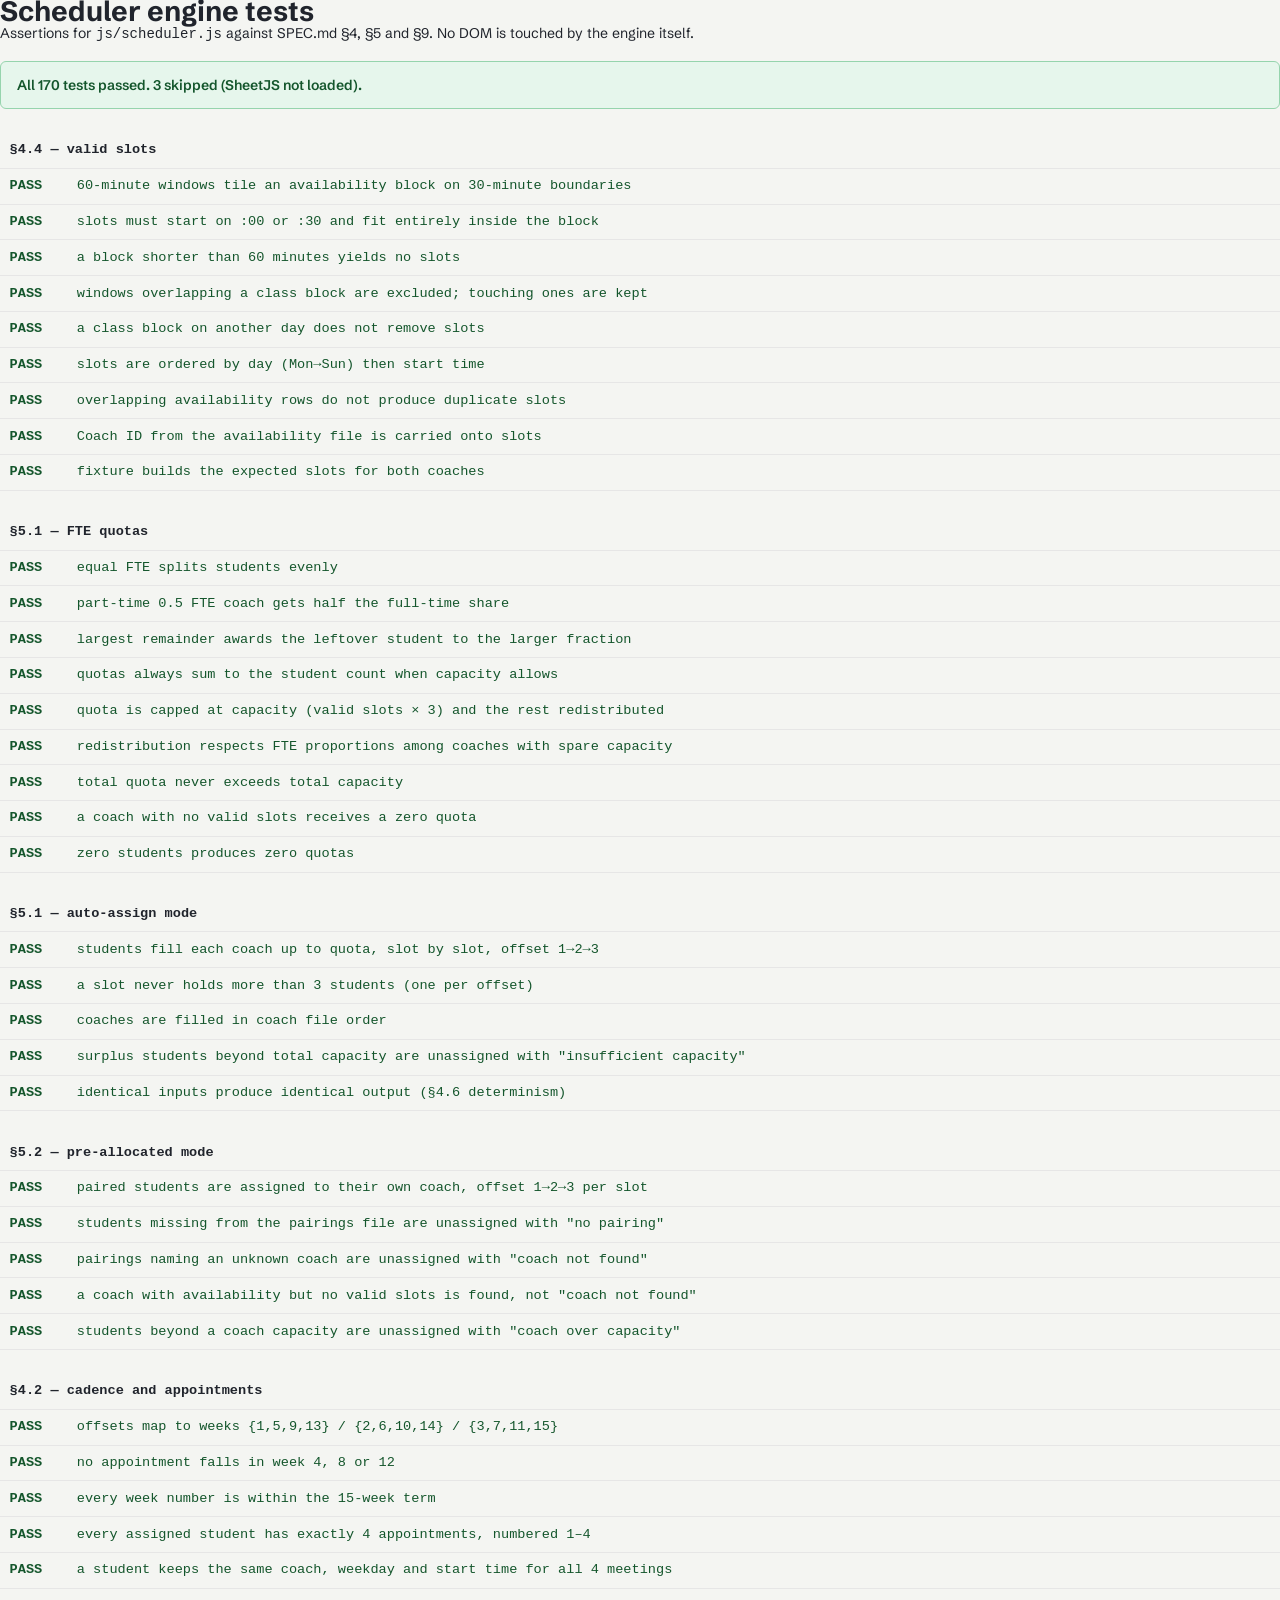
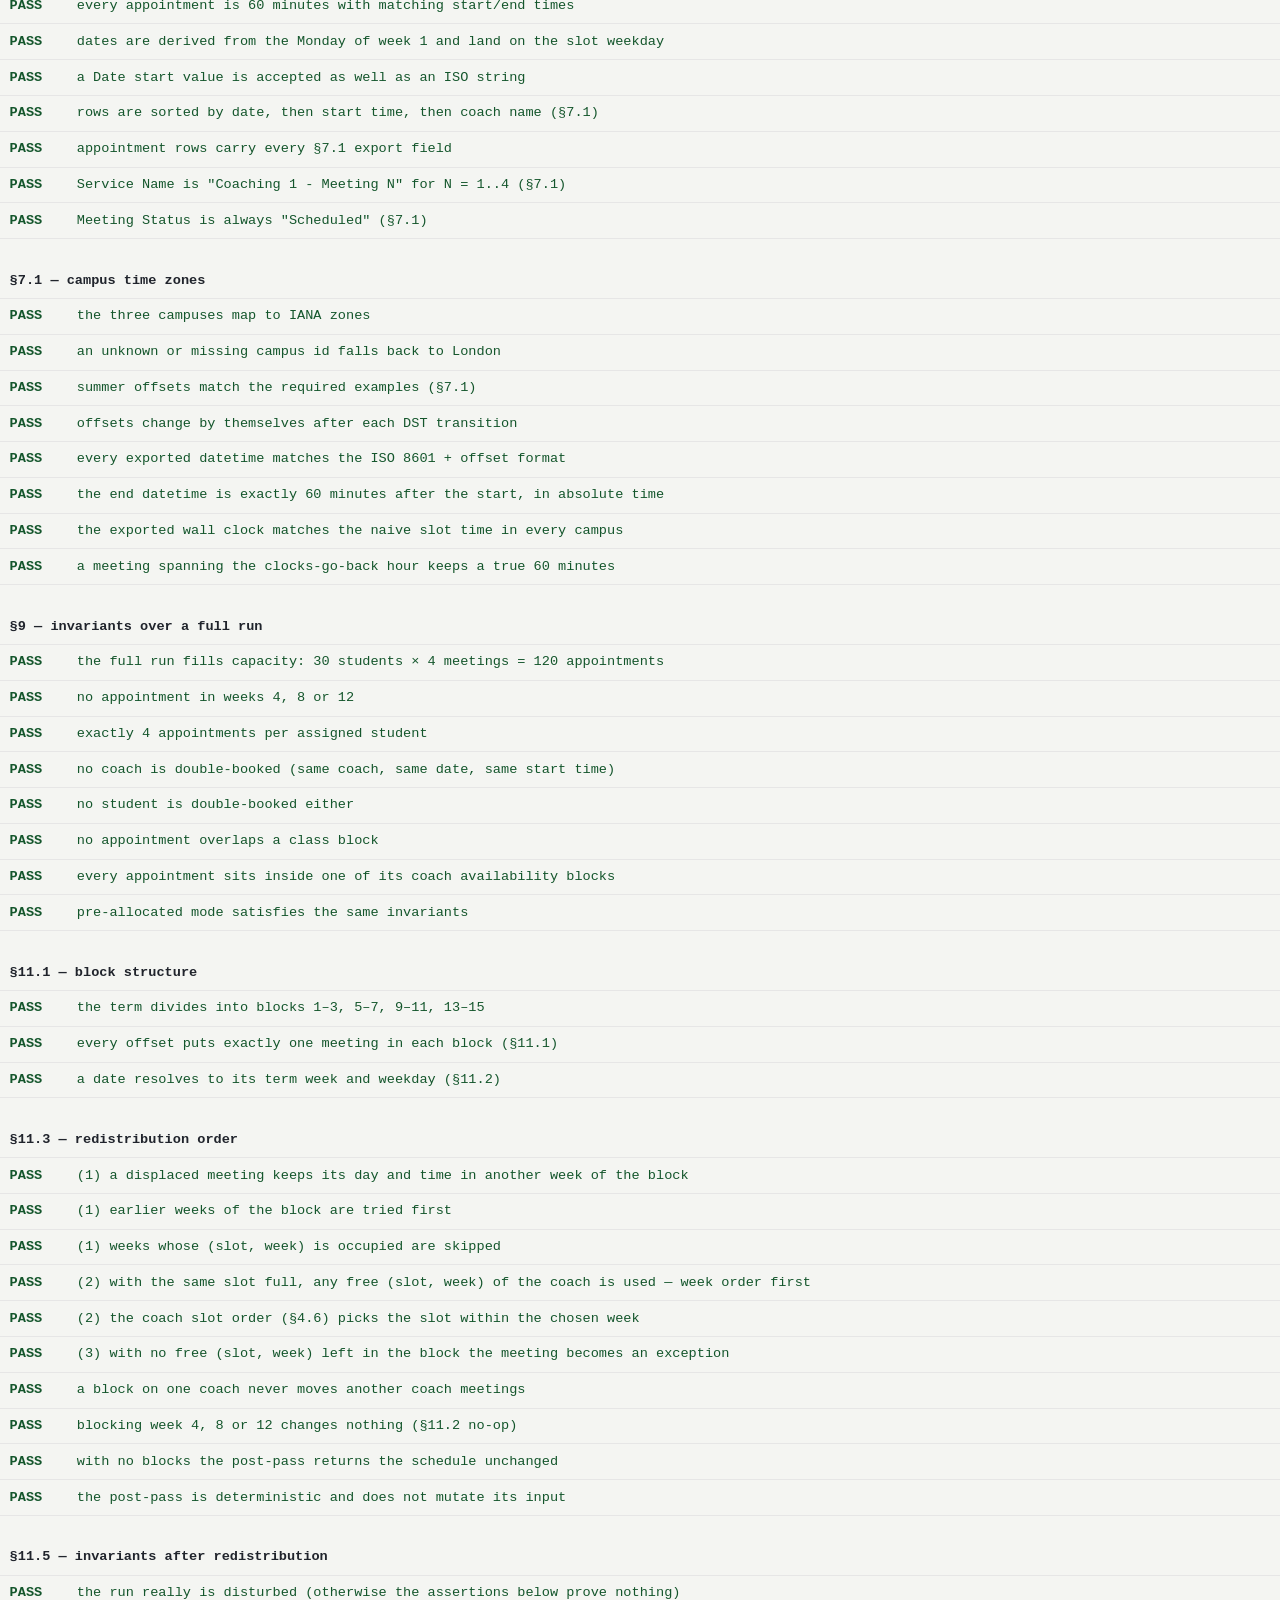
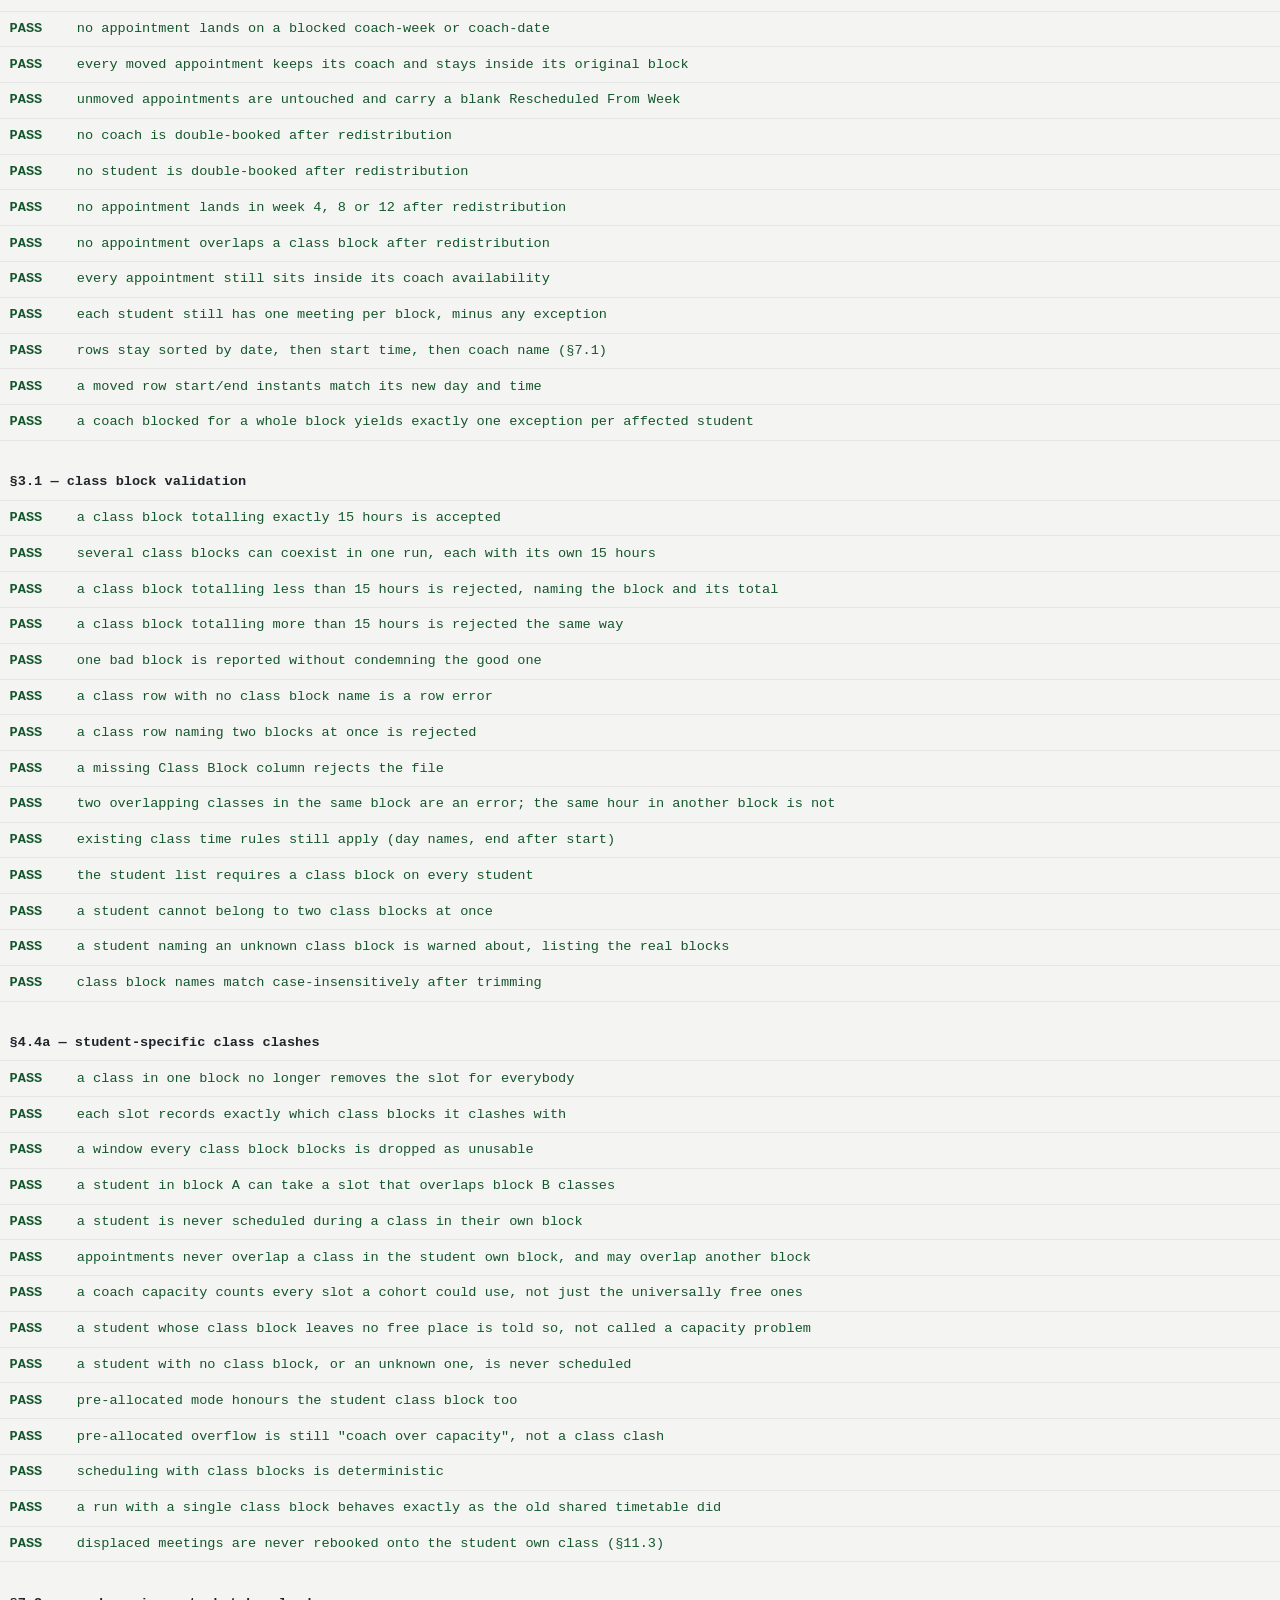
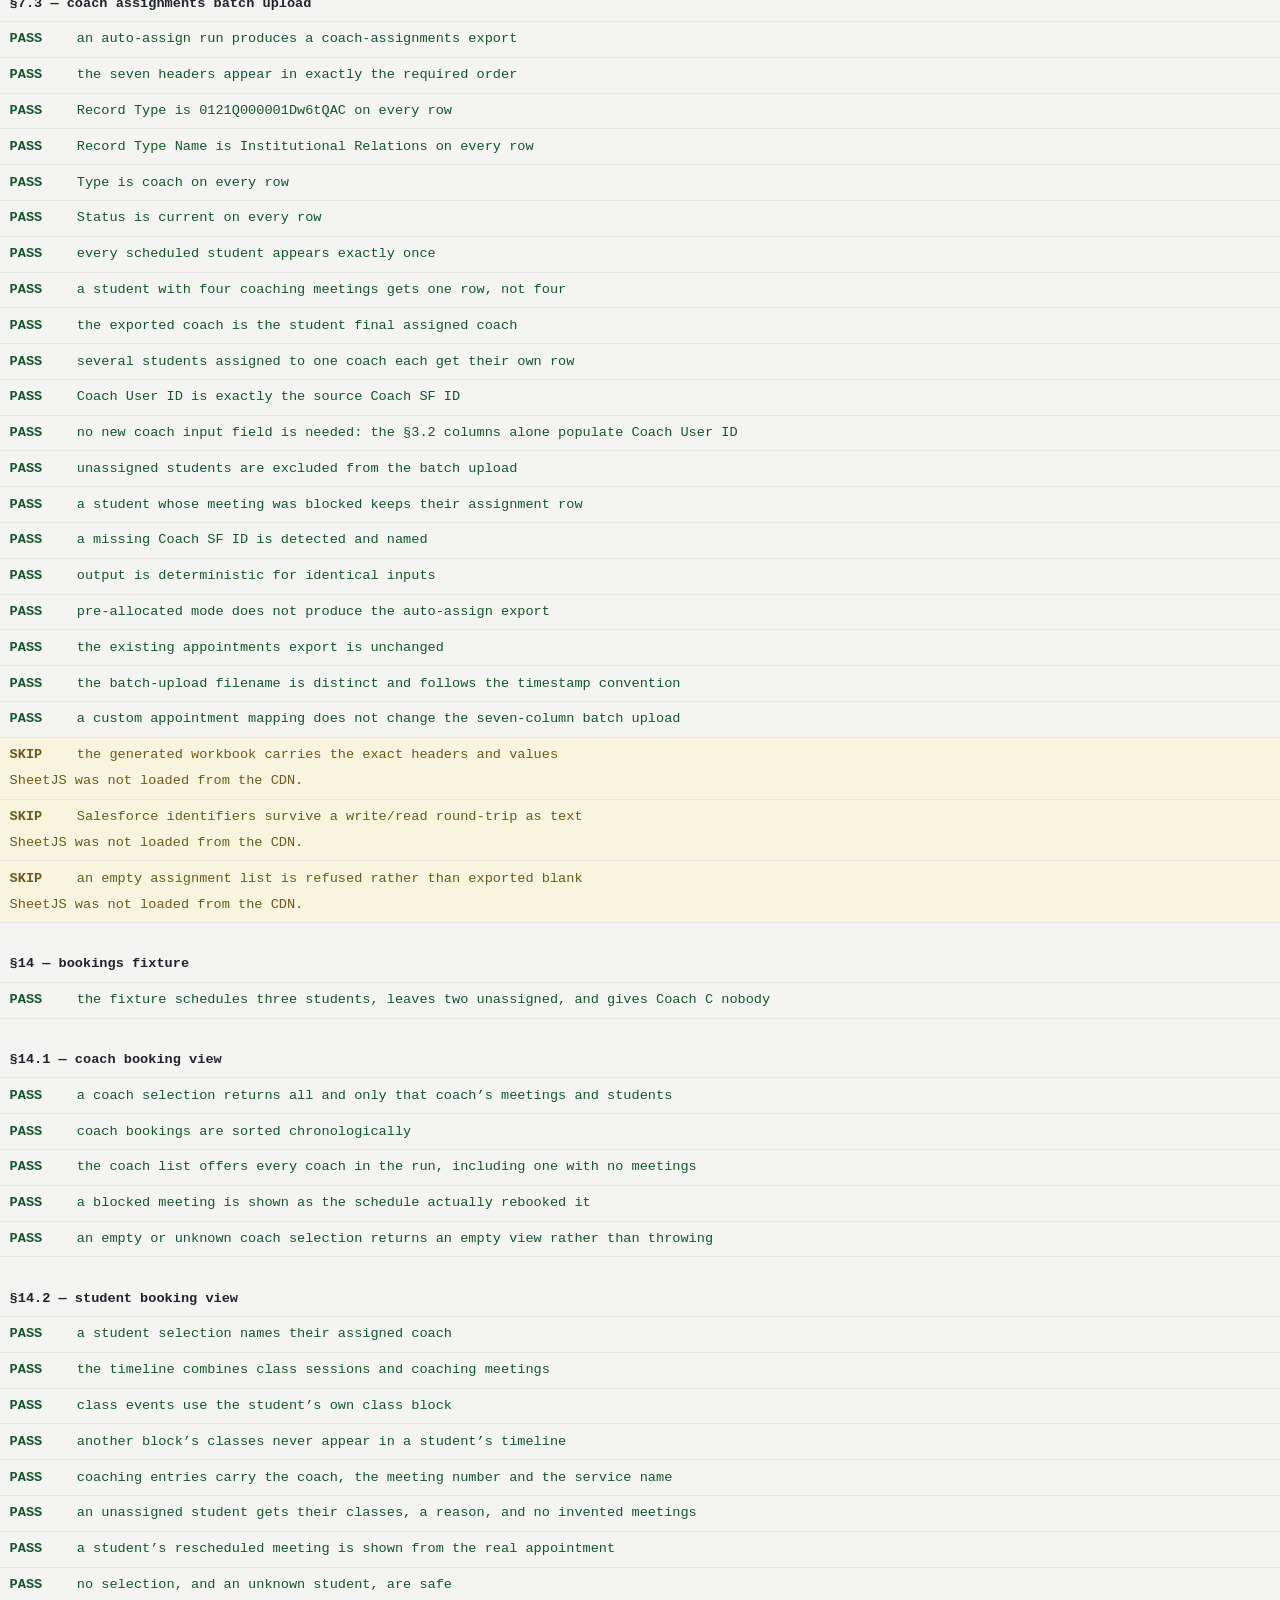
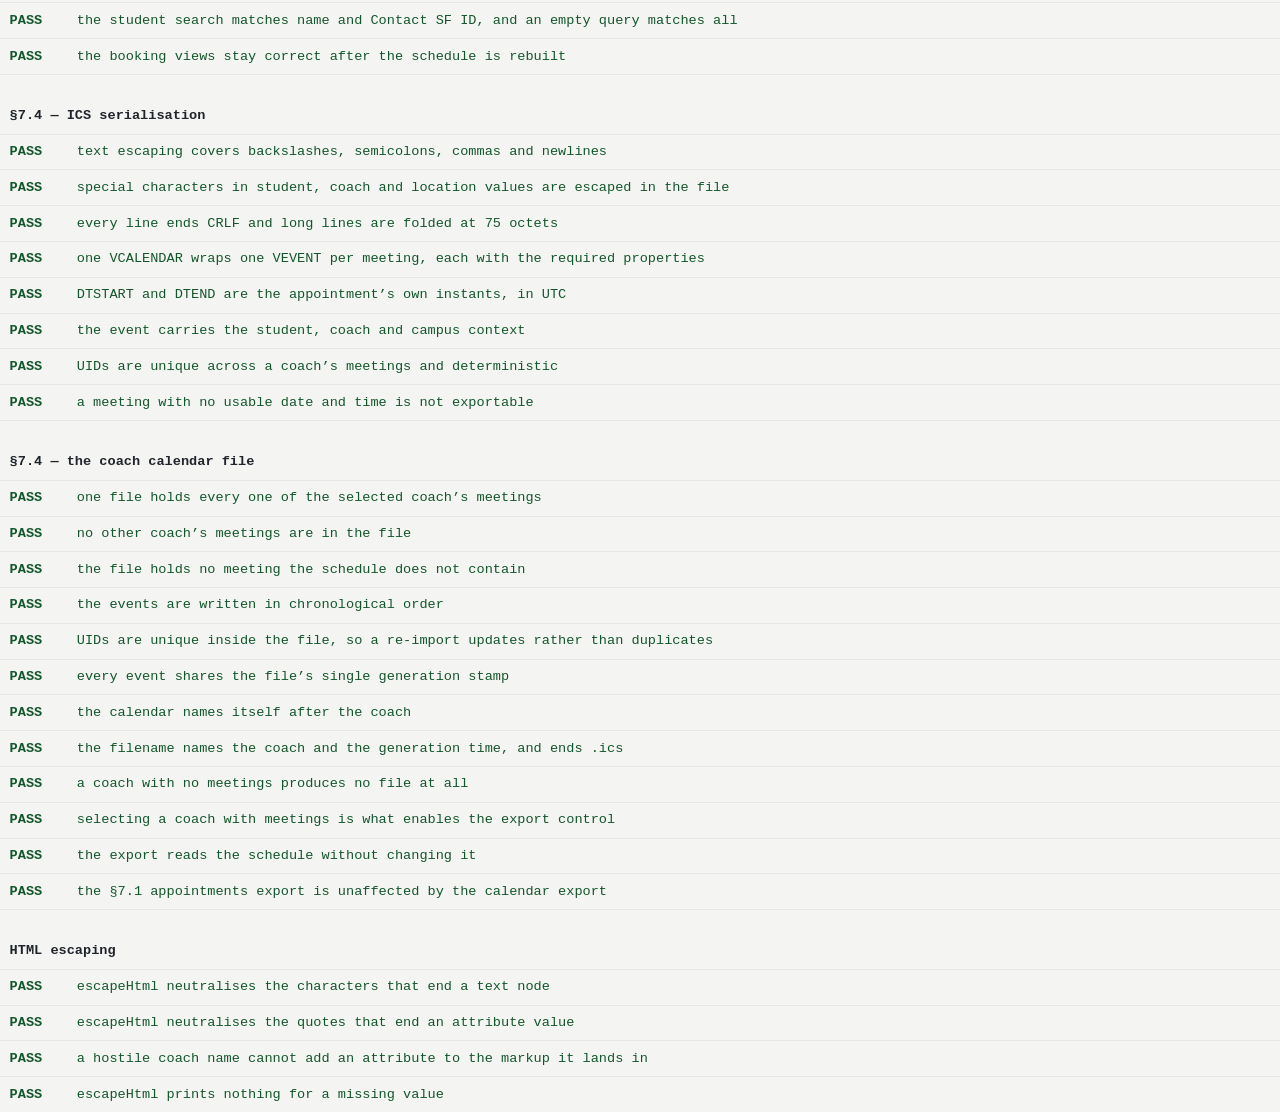
==== commit bb6cb328: "Export a coach's whole term as one .ics file (SPEC v1.6) The coach calendar export was a ZIP holding" ====
--- a/tests.html
+++ b/tests.html
@@ -72,9 +72,9 @@
   COACH_ASSIGNMENT_CONSTANTS,
 } from './js/exporter.js';
 import {
-  buildCoachCalendarFiles,
-  buildCoachCalendarZip,
+  buildCoachCalendar,
   buildCoachCalendarFilename,
+  exportableCoachMeetings,
 } from './js/exporter.js';
 import { bookingCoaches, buildCoachBookings, buildStudentTimeline, filterStudents } from './js/bookings.js';
 import {
@@ -83,11 +83,9 @@
   icsUtcStamp,
   meetingUid,
   meetingSummary,
-  buildMeetingIcs,
-  icsFileNameForMeeting,
+  buildCalendarIcs,
   isExportableMeeting,
 } from './js/ics.js';
-import { buildZip, crc32, sanitiseZipEntryName, dedupeEntryNames } from './js/zip.js';
 import { isXLSXAvailable } from './js/xlsx-loader.js';
 import { escapeHtml } from './js/html.js';
 
@@ -1849,6 +1847,9 @@
 const BK_CAL_OPTIONS = { campusLabel: 'London', timeZone: LONDON, dtstamp: new Date(Date.UTC(2026, 7, 12, 9, 30, 0)) };
 const COACH_A_MEETINGS = BK.appointments.filter((row) => row.coachName === 'Coach A');
 
+/** One meeting on its own, for the assertions that are about a single event. */
+const oneMeetingIcs = (meeting, options = BK_CAL_OPTIONS) => buildCalendarIcs([meeting], options);
+
 test('text escaping covers backslashes, semicolons, commas and newlines', () => {
   assertEqual(escapeIcsText('a,b'), 'a\\,b', 'comma');
   assertEqual(escapeIcsText('a;b'), 'a\\;b', 'semicolon');
@@ -1860,14 +1861,14 @@
 
 test('special characters in student, coach and location values are escaped in the file', () => {
   const meeting = COACH_A_MEETINGS.find((row) => row.contactSfId === 'S2');
-  const ics = buildMeetingIcs(meeting, { ...BK_CAL_OPTIONS, campusLabel: 'London, Bloomsbury; main' });
+  const ics = oneMeetingIcs(meeting, { ...BK_CAL_OPTIONS, campusLabel: 'London, Bloomsbury; main' });
   assert(ics.includes('SUMMARY:Bob\\; Smith\\\\Jones'), `escaped summary, got:\n${ics}`);
   assert(ics.includes('LOCATION:London\\, Bloomsbury\\; main'), 'escaped location');
   assert(!/SUMMARY:[^\r\n]*[^\\];/.test(ics), 'no bare semicolon survives in SUMMARY');
 });
 
 test('every line ends CRLF and long lines are folded at 75 octets', () => {
-  const ics = buildMeetingIcs(COACH_A_MEETINGS[0], BK_CAL_OPTIONS);
+  const ics = buildCalendarIcs(COACH_A_MEETINGS, BK_CAL_OPTIONS);
   assert(ics.endsWith('END:VCALENDAR\r\n'), 'the file ends with a CRLF-terminated END:VCALENDAR');
   assert(!/[^\r]\n/.test(ics), 'no bare LF anywhere');
   const encoder = new TextEncoder();
@@ -1880,21 +1881,26 @@
   assertEqual(folded.split('\r\n').map((l, i) => (i ? l.slice(1) : l)).join(''), `DESCRIPTION:${'é'.repeat(60)}`, 'unfolding restores the value');
 });
 
-test('each .ics holds exactly one VEVENT inside one VCALENDAR', () => {
-  COACH_A_MEETINGS.forEach((meeting) => {
-    const ics = buildMeetingIcs(meeting, BK_CAL_OPTIONS);
-    assertEqual((ics.match(/BEGIN:VEVENT/g) || []).length, 1, 'one BEGIN:VEVENT');
-    assertEqual((ics.match(/END:VEVENT/g) || []).length, 1, 'one END:VEVENT');
-    assertEqual((ics.match(/BEGIN:VCALENDAR/g) || []).length, 1, 'one calendar');
-    ['VERSION:2.0', 'PRODID:', 'UID:', 'DTSTAMP:', 'DTSTART:', 'DTEND:', 'SUMMARY:', 'DESCRIPTION:', 'LOCATION:'].forEach(
-      (property) => assert(ics.includes(property), `${property} is present`)
+test('one VCALENDAR wraps one VEVENT per meeting, each with the required properties', () => {
+  const ics = buildCalendarIcs(COACH_A_MEETINGS, BK_CAL_OPTIONS);
+  assertEqual((ics.match(/BEGIN:VCALENDAR/g) || []).length, 1, 'exactly one calendar');
+  assertEqual((ics.match(/END:VCALENDAR/g) || []).length, 1, 'closed exactly once');
+  assertEqual((ics.match(/BEGIN:VEVENT/g) || []).length, COACH_A_MEETINGS.length, 'one BEGIN:VEVENT per meeting');
+  assertEqual((ics.match(/END:VEVENT/g) || []).length, COACH_A_MEETINGS.length, 'each one closed');
+  ['VERSION:2.0', 'PRODID:', 'CALSCALE:GREGORIAN', 'METHOD:PUBLISH'].forEach((property) =>
+    assertEqual((ics.match(new RegExp(property.replace(/[.*+?^${}()|[\]\\]/g, '\\$&'), 'g')) || []).length, 1, `${property} is written once, for the file`)
+  );
+  // Every event carries its own copy of the per-meeting properties.
+  ics.split('BEGIN:VEVENT').slice(1).forEach((event) => {
+    ['UID:', 'DTSTAMP:', 'DTSTART:', 'DTEND:', 'SUMMARY:', 'DESCRIPTION:', 'LOCATION:', 'STATUS:CONFIRMED'].forEach(
+      (property) => assert(event.includes(property), `${property} is present in every event`)
     );
   });
 });
 
 test('DTSTART and DTEND are the appointment\u2019s own instants, in UTC', () => {
   const meeting = COACH_A_MEETINGS[0];
-  const ics = buildMeetingIcs(meeting, BK_CAL_OPTIONS);
+  const ics = oneMeetingIcs(meeting);
   assert(ics.includes(`DTSTART:${icsUtcStamp(meeting.startDateTime)}`), 'DTSTART matches the schedule');
   assert(ics.includes(`DTEND:${icsUtcStamp(meeting.endDateTime)}`), 'DTEND matches the schedule');
   // September in London is BST, so 09:00 local is 08:00Z — the same instant
@@ -1907,7 +1913,7 @@
 
 test('the event carries the student, coach and campus context', () => {
   const meeting = COACH_A_MEETINGS.find((row) => row.contactSfId === 'S1');
-  const ics = buildMeetingIcs(meeting, BK_CAL_OPTIONS);
+  const ics = oneMeetingIcs(meeting);
   assert(ics.includes(escapeIcsText(meeting.studentName)), 'the student name is in the file');
   assert(ics.includes(`SUMMARY:${escapeIcsText(meetingSummary(meeting))}`), 'the summary names the student and the meeting');
   assert(ics.includes(escapeIcsText('Coach: Coach A')), 'the coach is named in the description');
@@ -1931,126 +1937,101 @@
   assertEqual(isExportableMeeting(COACH_A_MEETINGS[0]), true, 'a real meeting');
 });
 
-group('§7.4 — ZIP packaging');
-
-/** Reads a stored-only archive back: entry names, contents and CRC check. */
-function readZipEntries(bytes) {
-  const view = new DataView(bytes.buffer, bytes.byteOffset, bytes.byteLength);
-  const decoder = new TextDecoder();
-  const entries = [];
-  let offset = 0;
-  while (offset + 4 <= bytes.length && view.getUint32(offset, true) === 0x04034b50) {
-    const method = view.getUint16(offset + 8, true);
-    const crc = view.getUint32(offset + 14, true);
-    const size = view.getUint32(offset + 22, true);
-    const nameLength = view.getUint16(offset + 26, true);
-    const extraLength = view.getUint16(offset + 28, true);
-    const name = decoder.decode(bytes.subarray(offset + 30, offset + 30 + nameLength));
-    const dataStart = offset + 30 + nameLength + extraLength;
-    const data = bytes.subarray(dataStart, dataStart + size);
-    entries.push({ name, method, crc, crcOk: crc32(data) === crc, content: decoder.decode(data) });
-    offset = dataStart + size;
-  }
-  // The end-of-central-directory record states how many entries there are.
-  const eocd = bytes.length - 22;
-  const declared = view.getUint32(eocd, true) === 0x06054b50 ? view.getUint16(eocd + 10, true) : -1;
-  return { entries, declared };
+group('§7.4 — the coach calendar file');
+
+/** The VEVENT blocks of a calendar, in the order they appear in the file. */
+function eventsOf(ics) {
+  return ics.split('BEGIN:VEVENT').slice(1).map((block) => block.split('END:VEVENT')[0]);
 }
 
-const COACH_A_ZIP = buildCoachCalendarZip(BK.appointments, 'Coach A', { ...BK_CAL_OPTIONS, now: new Date(2026, 7, 12, 14, 30) });
-const COACH_A_ARCHIVE = readZipEntries(COACH_A_ZIP.bytes);
-
-test('the archive is a real ZIP: signatures, entry count and checksums agree', () => {
-  assertEqual(COACH_A_ZIP.bytes[0], 0x50, 'starts with PK');
-  assertEqual(COACH_A_ZIP.bytes[1], 0x4b, 'starts with PK');
-  assertEqual(COACH_A_ARCHIVE.declared, COACH_A_ARCHIVE.entries.length, 'the central directory count matches');
-  assert(COACH_A_ARCHIVE.entries.every((entry) => entry.crcOk), 'every entry\u2019s CRC-32 checks out');
-  assert(COACH_A_ARCHIVE.entries.every((entry) => entry.method === 0), 'entries are stored, as declared');
-});
-
-test('the ZIP holds exactly one .ics per scheduled meeting for the selected coach', () => {
-  assertEqual(COACH_A_ARCHIVE.entries.length, COACH_A_MEETINGS.length, 'one file per meeting, and no extras');
-  assertEqual(COACH_A_ARCHIVE.entries.length, 8, 'two students × four meetings');
-  assert(COACH_A_ARCHIVE.entries.every((entry) => entry.name.endsWith('.ics')), 'every entry is an .ics');
-  const events = COACH_A_ARCHIVE.entries.reduce((sum, entry) => sum + (entry.content.match(/BEGIN:VEVENT/g) || []).length, 0);
-  assertEqual(events, COACH_A_MEETINGS.length, 'one VEVENT per meeting overall');
-});
-
-test('no other coach\u2019s meetings are in the archive', () => {
+const propertyOf = (event, name) => (new RegExp(`${name}:(.*?)\\r\\n`).exec(event) || [])[1];
+
+const COACH_A_CALENDAR = buildCoachCalendar(BK.appointments, 'Coach A', {
+  ...BK_CAL_OPTIONS,
+  now: new Date(2026, 7, 12, 14, 30),
+});
+const COACH_A_EVENTS = eventsOf(COACH_A_CALENDAR.content);
+
+test('one file holds every one of the selected coach\u2019s meetings', () => {
+  assertEqual(COACH_A_EVENTS.length, COACH_A_MEETINGS.length, 'one event per meeting, and no extras');
+  assertEqual(COACH_A_EVENTS.length, 8, 'two students \u00d7 four meetings');
+  assertEqual((COACH_A_CALENDAR.content.match(/BEGIN:VCALENDAR/g) || []).length, 1, 'all inside a single calendar');
+  assertEqual(COACH_A_CALENDAR.meetings.length, 8, 'and the export reports what it wrote');
+});
+
+test('no other coach\u2019s meetings are in the file', () => {
   const uids = new Set(COACH_A_MEETINGS.map(meetingUid));
-  COACH_A_ARCHIVE.entries.forEach((entry) => {
-    const uid = /UID:(.+)\r\n/.exec(entry.content)[1];
-    assert(uids.has(uid), `${entry.name} belongs to Coach A`);
-  });
-  assert(!COACH_A_ARCHIVE.entries.some((entry) => entry.content.includes('Cara')), 'Coach B\u2019s student is absent');
+  COACH_A_EVENTS.forEach((event) => {
+    assert(uids.has(propertyOf(event, 'UID')), `${propertyOf(event, 'SUMMARY')} belongs to Coach A`);
+  });
+  assert(!COACH_A_CALENDAR.content.includes('Cara'), 'Coach B\u2019s student is absent');
   assert(
-    COACH_A_ARCHIVE.entries.every((entry) => entry.content.includes('Coach: Coach A')),
+    COACH_A_EVENTS.every((event) => event.includes('Coach: Coach A')),
     'every event names the selected coach'
   );
 });
 
-test('the archive holds no meeting the schedule does not contain', () => {
+test('the file holds no meeting the schedule does not contain', () => {
   const scheduled = new Set(COACH_A_MEETINGS.map((row) => `${row.date} ${row.startTime} ${row.contactSfId}`));
-  assertEqual(COACH_A_ARCHIVE.entries.length, scheduled.size, 'as many files as distinct scheduled meetings');
-  // The blocked week is gone from the schedule, so it is gone from the archive.
+  assertEqual(COACH_A_EVENTS.length, scheduled.size, 'as many events as distinct scheduled meetings');
+  // The blocked week is gone from the schedule, so it is gone from the file.
   const week1 = BK.appointments.filter((row) => row.coachName === 'Coach A' && row.weekNumber === 1);
   assertEqual(week1.length, 0, 'the blocked week holds nothing');
   assert(
-    !COACH_A_ARCHIVE.entries.some((entry) => entry.content.includes(`DTSTART:${icsUtcStamp(isoAt(2026, 9, 7, '09:00', LONDON))}`)),
+    !COACH_A_CALENDAR.content.includes(`DTSTART:${icsUtcStamp(isoAt(2026, 9, 7, '09:00', LONDON))}`),
     'and no event was invented for it'
   );
 });
 
-test('file names are readable, deterministic and collision-safe', () => {
-  const names = COACH_A_ARCHIVE.entries.map((entry) => entry.name);
-  assertEqual(new Set(names).size, names.length, 'no two entries share a name');
-  assert(/^\d{4}-\d{2}-\d{2}_\d{4}_[a-z0-9-]+_meeting-\d\.ics$/.test(names[0]), `date_time_student_meeting: ${names[0]}`);
-  assertDeep(
-    buildCoachCalendarFiles(BK.appointments, 'Coach A', BK_CAL_OPTIONS).map((f) => f.name),
-    names,
-    'the same schedule always produces the same names'
+test('the events are written in chronological order', () => {
+  const starts = COACH_A_EVENTS.map((event) => propertyOf(event, 'DTSTART'));
+  assertDeep(starts, starts.slice().sort(), 'a coach reads their term in order');
+});
+
+test('UIDs are unique inside the file, so a re-import updates rather than duplicates', () => {
+  const uids = COACH_A_EVENTS.map((event) => propertyOf(event, 'UID'));
+  assertEqual(new Set(uids).size, uids.length, 'no two events share a UID');
+  const again = buildCoachCalendar(BK.appointments, 'Coach A', { ...BK_CAL_OPTIONS, now: new Date(2026, 7, 12, 14, 30) });
+  assertEqual(again.content, COACH_A_CALENDAR.content, 'the same schedule always produces the same file');
+});
+
+test('every event shares the file\u2019s single generation stamp', () => {
+  const stamps = new Set(COACH_A_EVENTS.map((event) => propertyOf(event, 'DTSTAMP')));
+  assertEqual(stamps.size, 1, 'one DTSTAMP for the whole export');
+});
+
+test('the calendar names itself after the coach', () => {
+  assert(
+    COACH_A_CALENDAR.content.includes('X-WR-CALNAME:Coach A \u2014 coaching meetings'),
+    `the import is recognisable, got:\n${COACH_A_CALENDAR.content.slice(0, 300)}`
   );
-  // Two meetings that would produce the same name keep both files.
-  const twin = { ...COACH_A_MEETINGS[0] };
-  assertDeep(
-    dedupeEntryNames(['a.ics', 'a.ics', 'a.ics', 'b.ics']),
-    ['a.ics', 'a_2.ics', 'a_3.ics', 'b.ics'],
-    'collisions are suffixed rather than overwritten'
-  );
-  assertEqual(icsFileNameForMeeting(twin), icsFileNameForMeeting(COACH_A_MEETINGS[0]), 'the raw name is deterministic');
-});
-
-test('a ZIP entry name can never escape the archive', () => {
-  assertEqual(sanitiseZipEntryName('../../etc/passwd'), 'etc-passwd', 'no traversal, no absolute path');
-  assertEqual(sanitiseZipEntryName('C:\\Windows\\evil.ics'), 'C-Windows-evil.ics', 'no drive letters or backslashes');
-  assertEqual(sanitiseZipEntryName('   '), 'file', 'nothing usable falls back');
-  assertEqual(sanitiseZipEntryName('.hidden'), 'hidden', 'no leading dot');
-  const zipped = readZipEntries(buildZip([{ name: '../evil.ics', data: 'X' }]));
-  assertEqual(zipped.entries[0].name, 'evil.ics', 'and the sanitised name is what lands in the archive');
-});
-
-test('the ZIP filename names the coach and the generation time', () => {
+  const escaped = buildCoachCalendar(BK.appointments, "Coach B; O'Hara", BK_CAL_OPTIONS).content;
+  assert(escaped.includes("X-WR-CALNAME:Coach B\\; O'Hara"), 'and a name needing escaping is escaped');
+});
+
+test('the filename names the coach and the generation time, and ends .ics', () => {
   assertEqual(
     buildCoachCalendarFilename("Coach B; O'Hara", new Date(2026, 7, 12, 14, 30)),
-    'coach-b-o-hara_calendar_2026-08-12_1430.zip',
+    'coach-b-o-hara_calendar_2026-08-12_1430.ics',
     'sanitised coach name plus timestamp'
   );
-  assertEqual(COACH_A_ZIP.filename, 'coach-a_calendar_2026-08-12_1430.zip', 'the archive built above');
-});
-
-test('a coach with no meetings produces no archive at all', () => {
-  assertEqual(buildCoachCalendarFiles(BK.appointments, 'Coach C', BK_CAL_OPTIONS).length, 0, 'no files to bundle');
+  assertEqual(COACH_A_CALENDAR.filename, 'coach-a_calendar_2026-08-12_1430.ics', 'the file built above');
+  assert(!/[\\/:*?"<>|]/.test(COACH_A_CALENDAR.filename), 'and no character a file system would refuse');
+});
+
+test('a coach with no meetings produces no file at all', () => {
+  assertEqual(exportableCoachMeetings(BK.appointments, 'Coach C').length, 0, 'nothing to write');
   let threw = '';
   try {
-    buildCoachCalendarZip(BK.appointments, 'Coach C', BK_CAL_OPTIONS);
+    buildCoachCalendar(BK.appointments, 'Coach C', BK_CAL_OPTIONS);
   } catch (e) {
     threw = e.message;
   }
-  assert(threw.includes('nothing to export'), `an empty archive is refused: ${threw}`);
+  assert(threw.includes('nothing to export'), `an empty calendar is refused: ${threw}`);
 
   threw = '';
   try {
-    buildCoachCalendarZip(BK.appointments, '', BK_CAL_OPTIONS);
+    buildCoachCalendar(BK.appointments, '', BK_CAL_OPTIONS);
   } catch (e) {
     threw = e.message;
   }
@@ -2058,18 +2039,18 @@
 
   threw = '';
   try {
-    buildZip([]);
+    buildCalendarIcs([], BK_CAL_OPTIONS);
   } catch (e) {
     threw = e.message;
   }
-  assert(threw.includes('at least one file'), `an empty ZIP is refused: ${threw}`);
+  assert(threw.includes('no meetings'), `an eventless calendar is refused: ${threw}`);
 });
 
 test('selecting a coach with meetings is what enables the export control', () => {
   // The Results card enables its button on exactly this condition, so the rule
   // is asserted here without a DOM: nothing selected or nothing scheduled means
   // no export.
-  const enabledFor = (coach) => buildCoachCalendarFiles(BK.appointments, coach, BK_CAL_OPTIONS).length > 0;
+  const enabledFor = (coach) => (coach ? exportableCoachMeetings(BK.appointments, coach).length > 0 : false);
   assertEqual(enabledFor(null), false, 'no coach selected');
   assertEqual(enabledFor('Coach C'), false, 'a coach with no meetings');
   assertEqual(enabledFor('Coach A'), true, 'a coach with meetings');
@@ -2078,7 +2059,7 @@
 
 test('the export reads the schedule without changing it', () => {
   const before = JSON.stringify(BK.appointments.map((row) => ({ ...row, dateValue: row.dateValue.getTime() })));
-  buildCoachCalendarZip(BK.appointments, 'Coach A', BK_CAL_OPTIONS);
+  buildCoachCalendar(BK.appointments, 'Coach A', BK_CAL_OPTIONS);
   const after = JSON.stringify(BK.appointments.map((row) => ({ ...row, dateValue: row.dateValue.getTime() })));
   assertEqual(after, before, 'the appointment rows are untouched');
 });
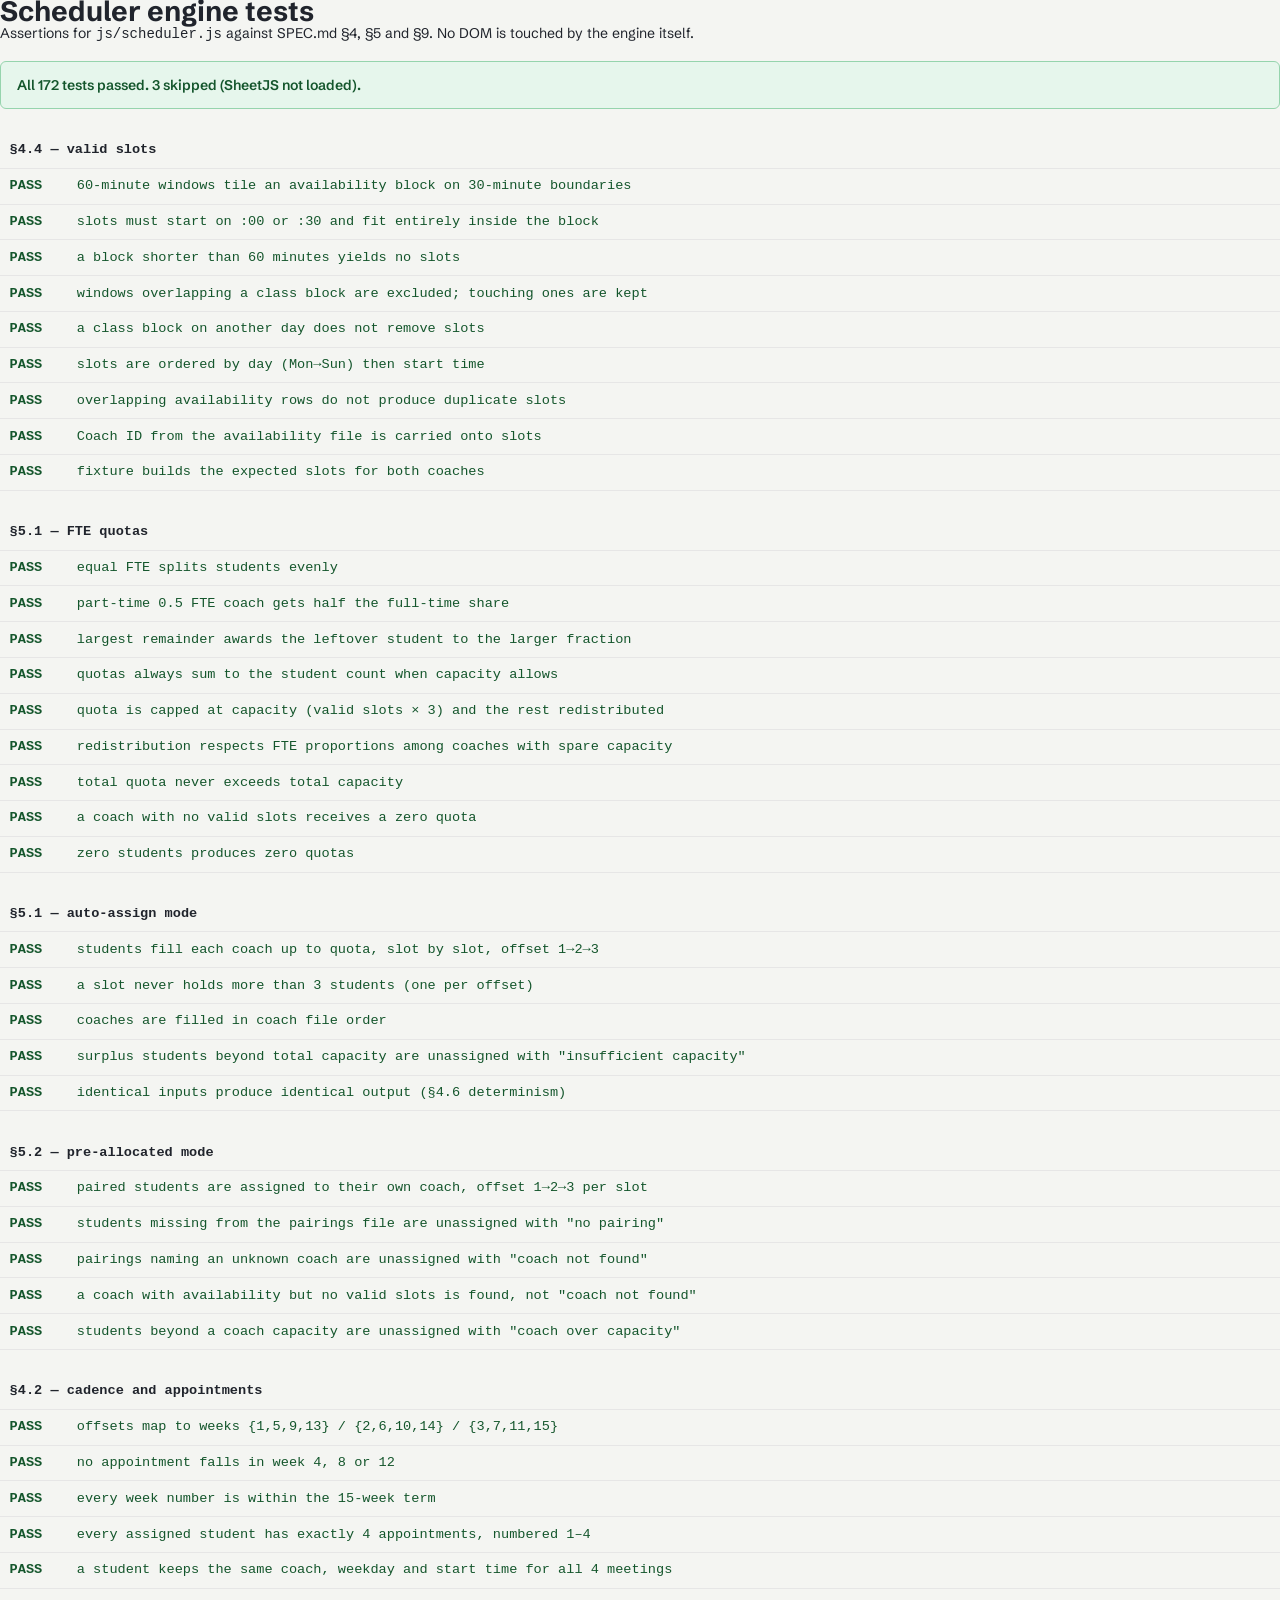
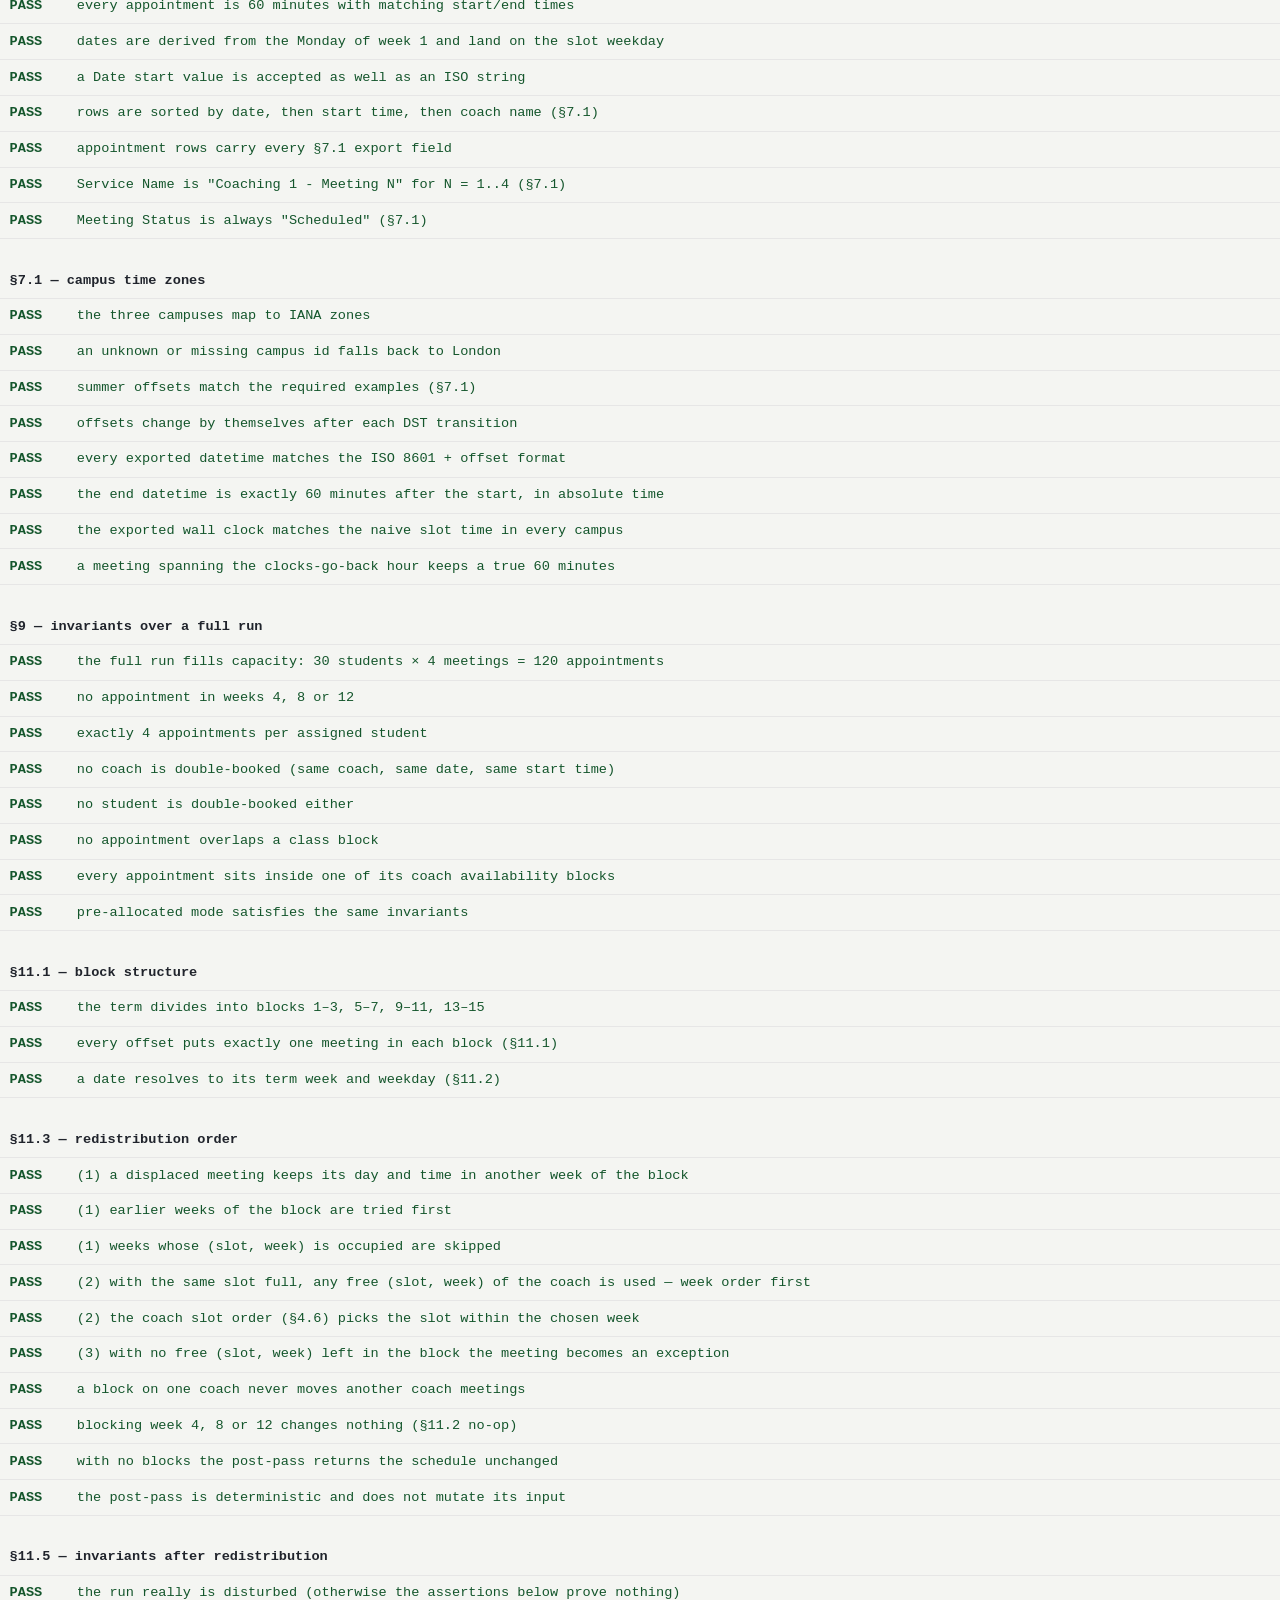
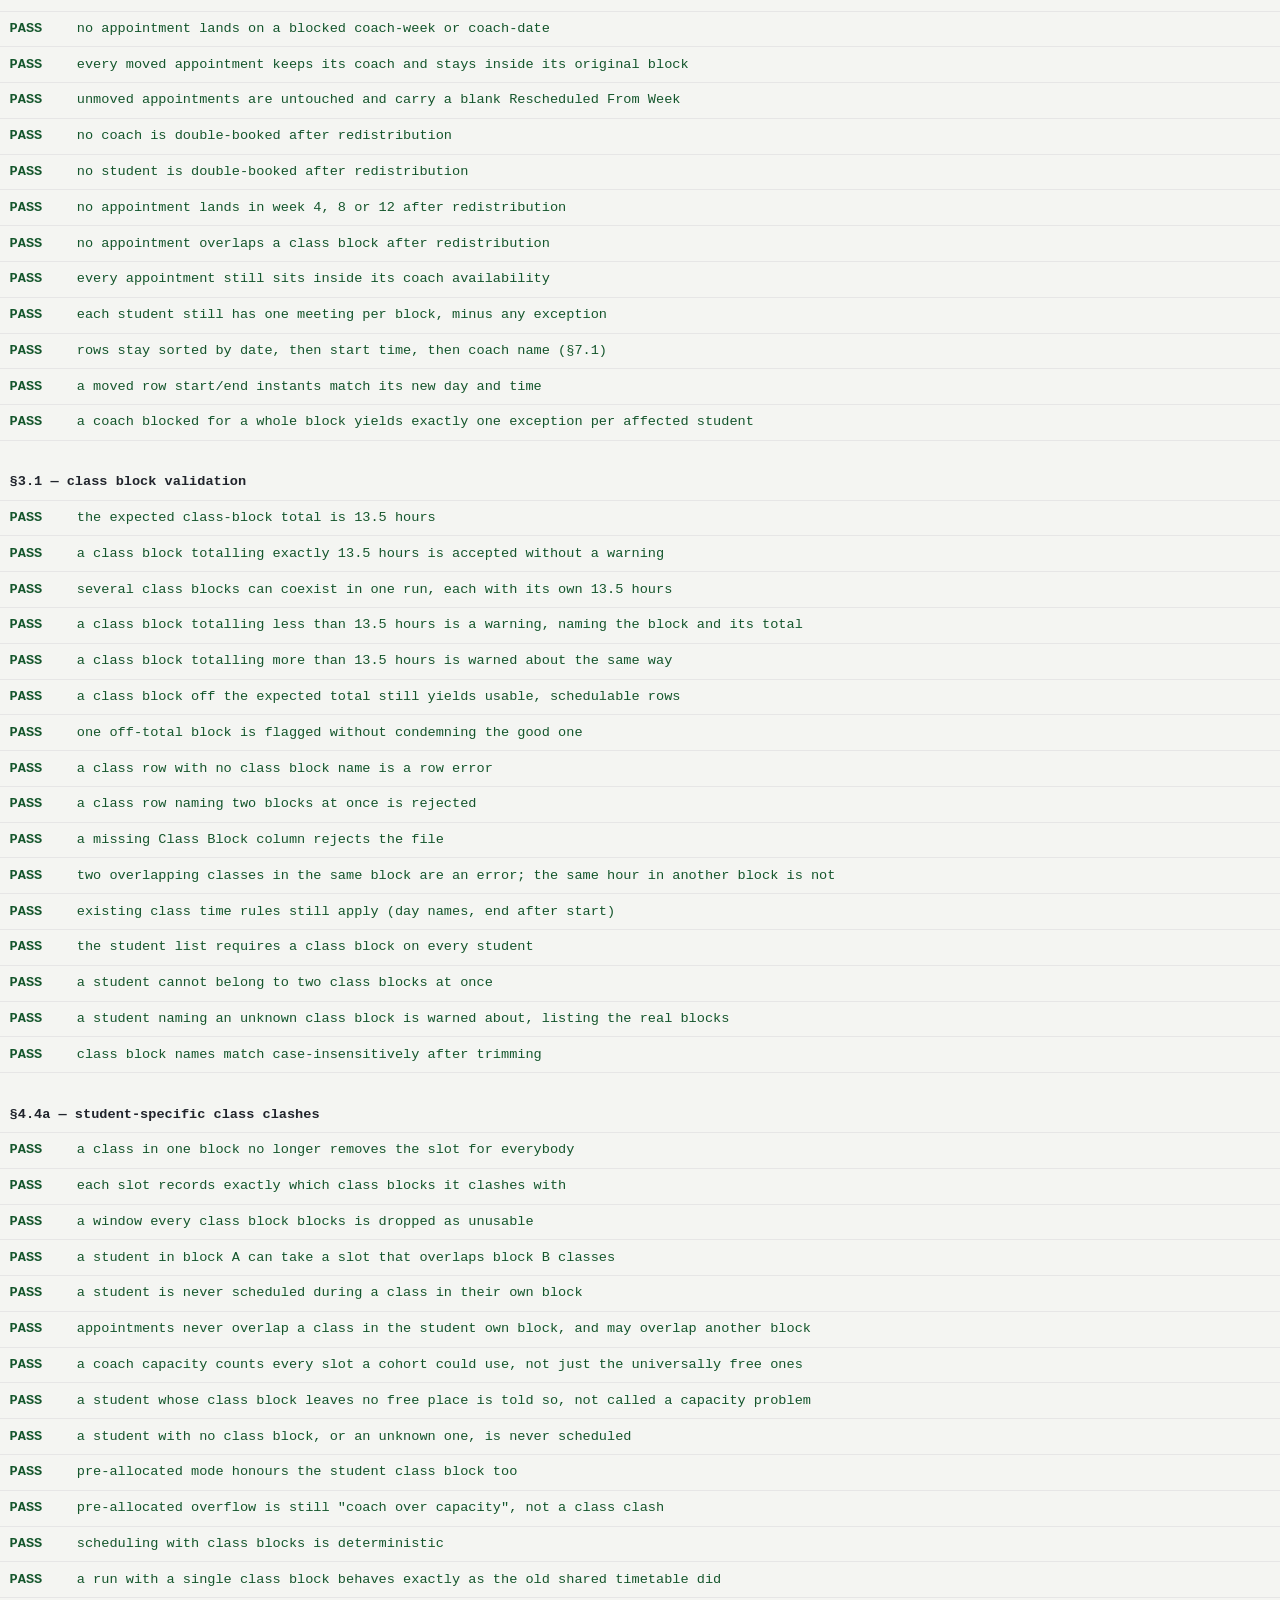
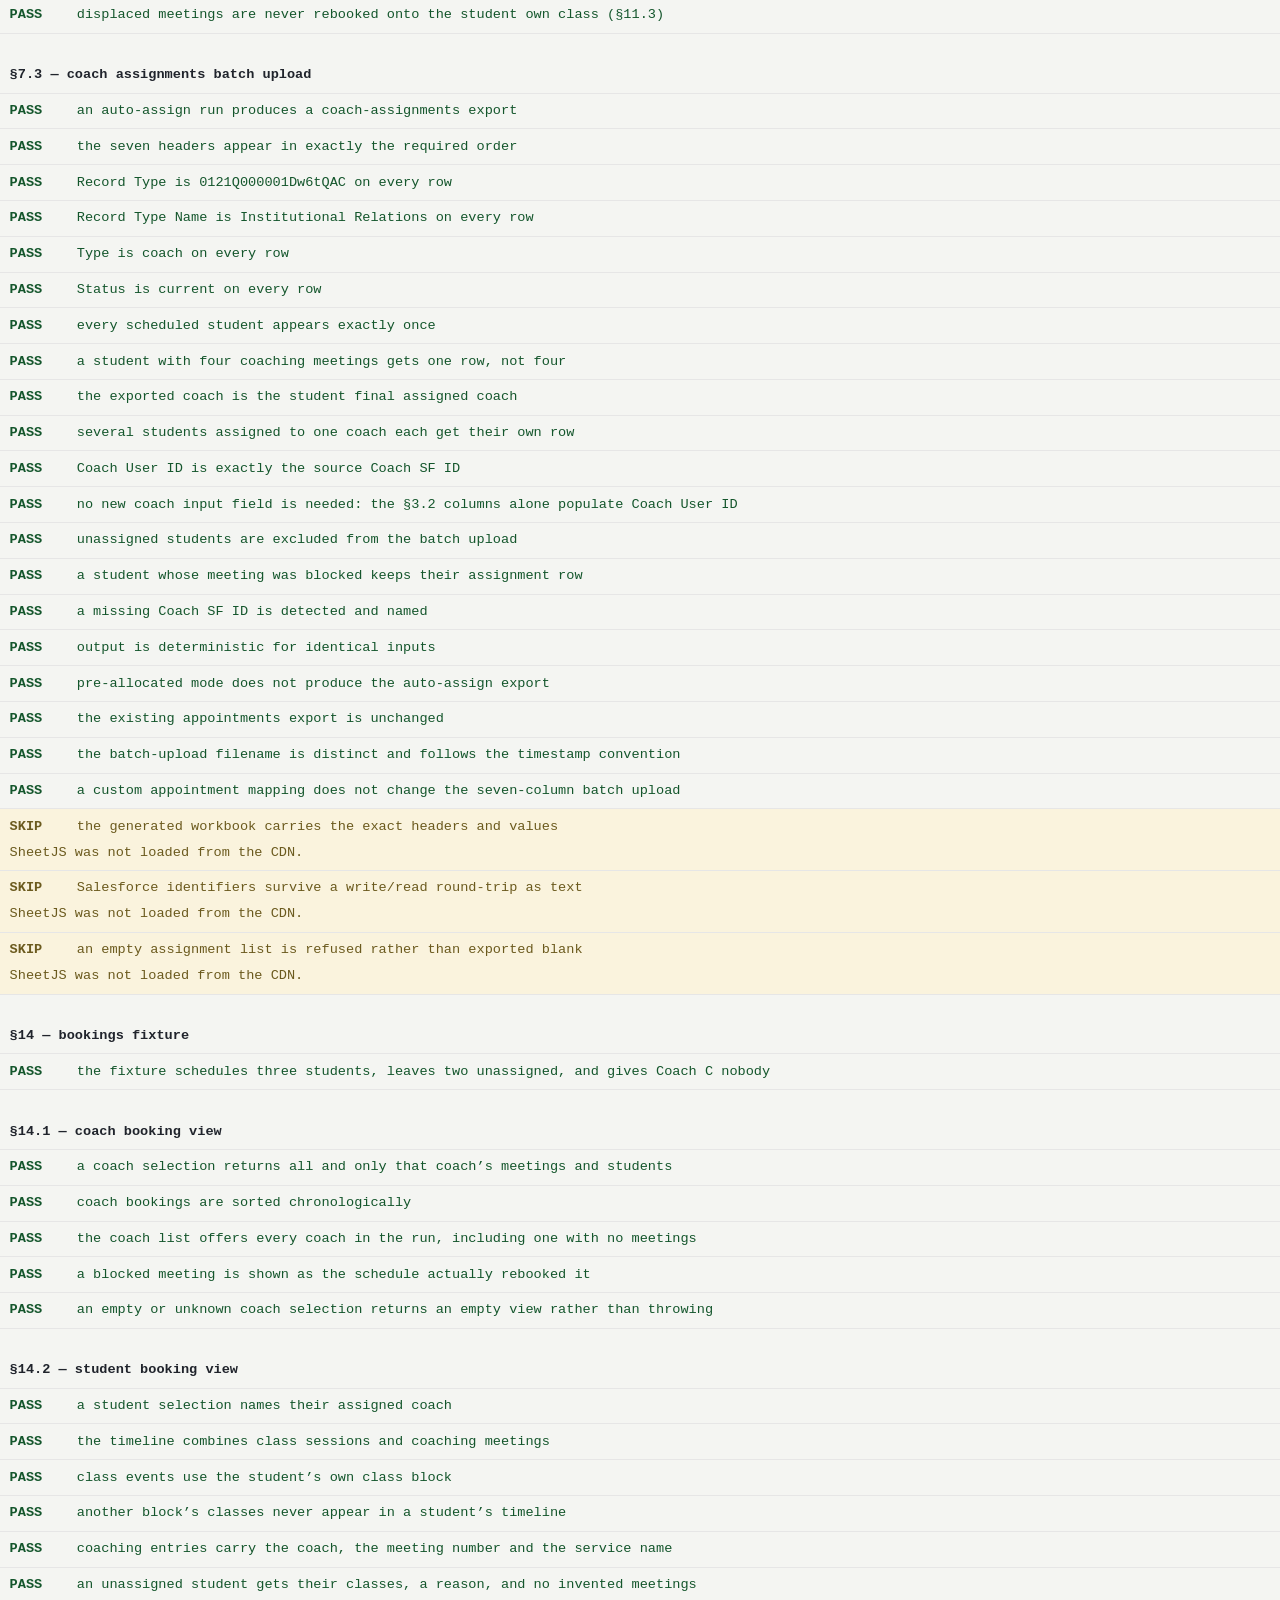
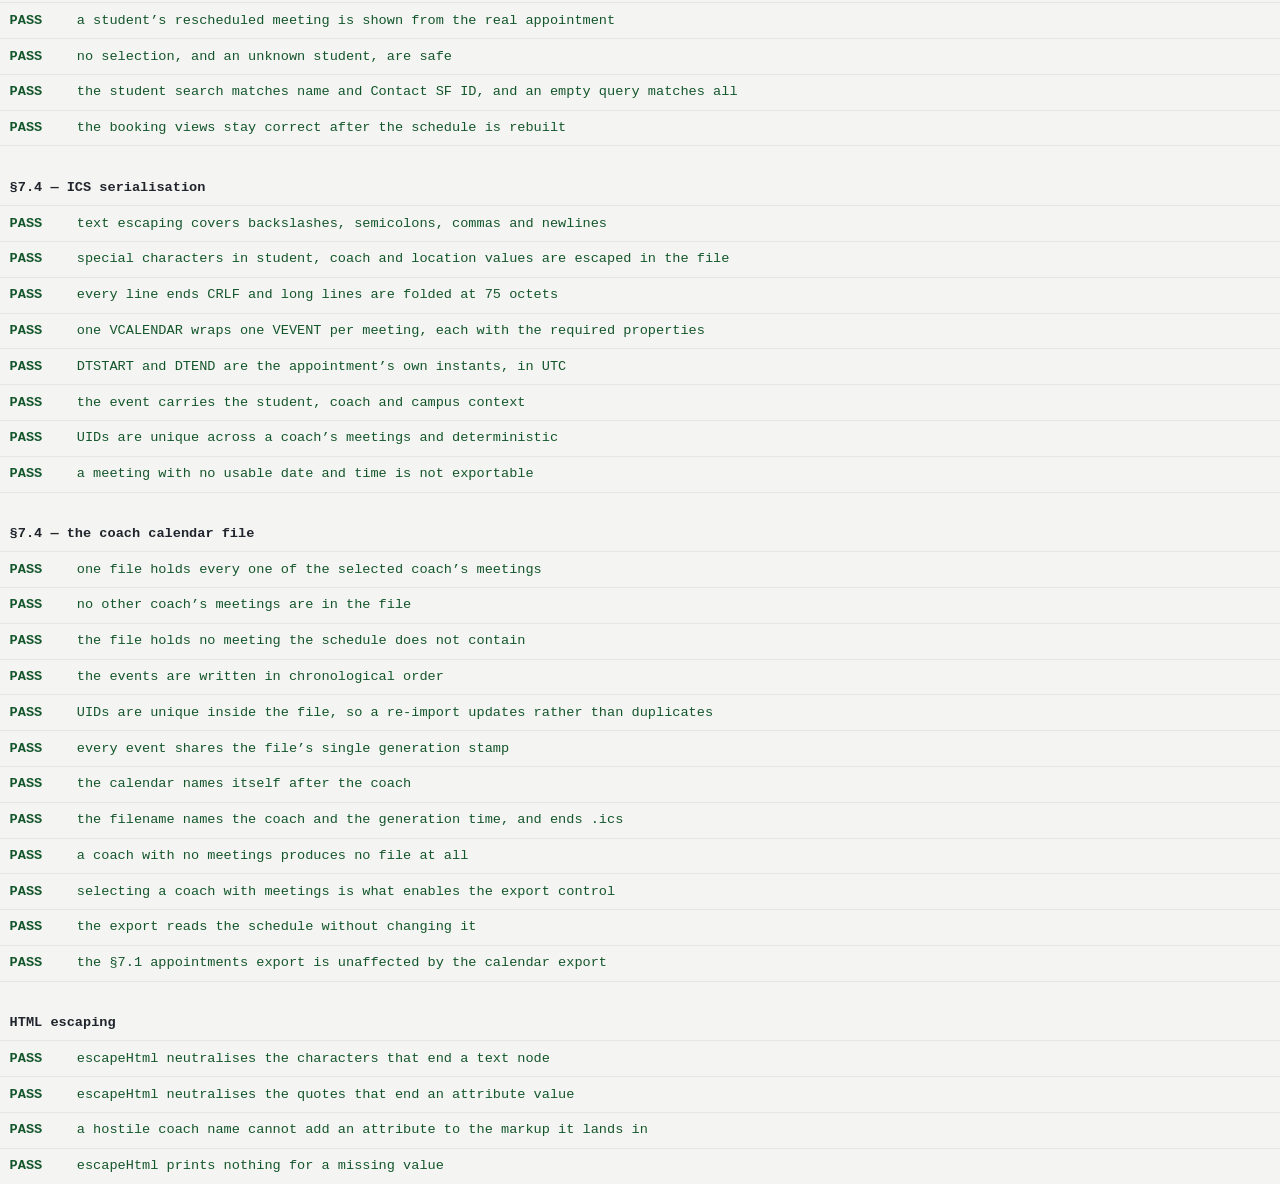
==== commit aded7294: "Class blocks total 13.5 hours, and an odd total warns instead of rejecting The expected class-block " ====
--- a/tests.html
+++ b/tests.html
@@ -51,6 +51,7 @@
   serviceNameFor,
   BLOCK_WEEKS,
   MEETING_STATUS,
+  CLASS_BLOCK_TOTAL_HOURS,
   CLASS_BLOCK_TOTAL_MINUTES,
   REASONS,
 } from './js/scheduler.js';
@@ -998,63 +999,95 @@
 const CLASS_HEADERS = ['Class Block', 'Day', 'Start Time', 'End Time', 'Class Name'];
 const STUDENT_HEADERS = ['Contact SF ID', 'Student Name', 'Student Email', 'Class Block'];
 
-/** Five 3-hour weekday classes for one block = exactly 15 hours. */
-const fifteenHourRows = (block, start = '09:00', end = '12:00') =>
-  ['Monday', 'Tuesday', 'Wednesday', 'Thursday', 'Friday'].map((day) => [block, day, start, end, 'Class']);
+/**
+ * Four 3-hour weekday classes plus a 1.5-hour one = exactly 13.5 hours, the
+ * expected total for a class block (SPEC.md §3.1).
+ */
+const expectedHourRows = (block, start = '09:00', end = '12:00') => {
+  const toMinutes = (hhmm) => Number(hhmm.slice(0, 2)) * 60 + Number(hhmm.slice(3));
+  const toTime = (m) => `${String(Math.floor(m / 60)).padStart(2, '0')}:${String(m % 60).padStart(2, '0')}`;
+  const half = toTime(toMinutes(start) + (toMinutes(end) - toMinutes(start)) / 2); // Friday runs half-length
+  return ['Monday', 'Tuesday', 'Wednesday', 'Thursday', 'Friday'].map((day, i) => [
+    block,
+    day,
+    start,
+    i === 4 ? half : end,
+    'Class',
+  ]);
+};
 
 const parseClasses = (rows) => parseClassScheduleSheet('classes.xlsx', [CLASS_HEADERS, ...rows]);
 const parseStudents = (rows) => parseStudentListSheet('students.xlsx', [STUDENT_HEADERS, ...rows]);
 const messages = (issues) => issues.map((issue) => issue.message).join('\n');
 
-test('a class block totalling exactly 15 hours is accepted', () => {
-  const result = parseClasses(fifteenHourRows('Block A'));
+test('the expected class-block total is 13.5 hours', () => {
+  assertEqual(CLASS_BLOCK_TOTAL_HOURS, 13.5);
+  assertEqual(CLASS_BLOCK_TOTAL_MINUTES, 810);
+});
+
+test('a class block totalling exactly 13.5 hours is accepted without a warning', () => {
+  const result = parseClasses(expectedHourRows('Block A'));
   assertDeep(result.errors, [], messages(result.errors));
+  assertDeep(result.warnings, [], messages(result.warnings));
   assertEqual(result.rows.length, 5);
   const blocks = buildClassBlocks(result.rows);
   assertEqual(blocks.length, 1);
   assertEqual(blocks[0].minutes, CLASS_BLOCK_TOTAL_MINUTES);
-  assertEqual(blocks[0].hours, 15);
-});
-
-test('several class blocks can coexist in one run, each with its own 15 hours', () => {
-  const result = parseClasses([...fifteenHourRows('Block A'), ...fifteenHourRows('Block B', '13:00', '16:00')]);
+  assertEqual(blocks[0].hours, 13.5);
+});
+
+test('several class blocks can coexist in one run, each with its own 13.5 hours', () => {
+  const result = parseClasses([...expectedHourRows('Block A'), ...expectedHourRows('Block B', '13:00', '16:00')]);
   assertDeep(result.errors, [], messages(result.errors));
+  assertDeep(result.warnings, [], messages(result.warnings));
   const blocks = buildClassBlocks(result.rows);
-  assertDeep(blocks.map((b) => `${b.name}=${b.hours}`), ['Block A=15', 'Block B=15']);
-});
-
-test('a class block totalling less than 15 hours is rejected, naming the block and its total', () => {
-  const rows = fifteenHourRows('Block A').slice(0, 4); // 12 hours
+  assertDeep(blocks.map((b) => `${b.name}=${b.hours}`), ['Block A=13.5', 'Block B=13.5']);
+});
+
+test('a class block totalling less than 13.5 hours is a warning, naming the block and its total', () => {
+  const rows = expectedHourRows('Block A').slice(0, 4); // 12 hours
   const result = parseClasses(rows);
-  assertEqual(result.errors.length, 1, messages(result.errors));
-  assert(result.errors[0].message.includes('"Block A"'), 'the message names the block');
-  assert(result.errors[0].message.includes('12 hours'), `the message states the total: ${result.errors[0].message}`);
-  assert(result.errors[0].message.includes('3 hours short of'), result.errors[0].message);
-});
-
-test('a class block totalling more than 15 hours is rejected the same way', () => {
-  const rows = [...fifteenHourRows('Block A'), ['Block A', 'Saturday', '09:00', '11:30', 'Extra']]; // 17.5 hours
+  assertDeep(result.errors, [], 'a short block is flagged, not rejected');
+  assertEqual(result.warnings.length, 1, messages(result.warnings));
+  assert(result.warnings[0].message.includes('"Block A"'), 'the message names the block');
+  assert(result.warnings[0].message.includes('12 hours'), `the message states the total: ${result.warnings[0].message}`);
+  assert(result.warnings[0].message.includes('1.5 hours short of the expected 13.5 hours'), result.warnings[0].message);
+});
+
+test('a class block totalling more than 13.5 hours is warned about the same way', () => {
+  const rows = [...expectedHourRows('Block A'), ['Block A', 'Saturday', '09:00', '11:30', 'Extra']]; // 16 hours
   const result = parseClasses(rows);
-  assertEqual(result.errors.length, 1, messages(result.errors));
-  assert(result.errors[0].message.includes('17.5 hours'), result.errors[0].message);
-  assert(result.errors[0].message.includes('2.5 hours over'), result.errors[0].message);
-});
-
-test('one bad block is reported without condemning the good one', () => {
-  const result = parseClasses([...fifteenHourRows('Block A'), ...fifteenHourRows('Block B').slice(0, 3)]);
-  assertEqual(result.errors.length, 1);
-  assert(result.errors[0].message.includes('"Block B"'), result.errors[0].message);
+  assertDeep(result.errors, [], 'a long block is flagged, not rejected');
+  assertEqual(result.warnings.length, 1, messages(result.warnings));
+  assert(result.warnings[0].message.includes('16 hours'), result.warnings[0].message);
+  assert(result.warnings[0].message.includes('2.5 hours over the expected 13.5 hours'), result.warnings[0].message);
+});
+
+test('a class block off the expected total still yields usable, schedulable rows', () => {
+  const rows = expectedHourRows('Block A').slice(0, 4); // 12 hours
+  const result = parseClasses(rows);
+  assertEqual(result.rows.length, 4, 'every class row survives the warning');
+  const blocks = buildClassBlocks(result.rows);
+  assertEqual(blocks[0].hours, 12);
+  assertEqual(blocks[0].classes.length, 4);
+});
+
+test('one off-total block is flagged without condemning the good one', () => {
+  const result = parseClasses([...expectedHourRows('Block A'), ...expectedHourRows('Block B').slice(0, 3)]);
+  assertDeep(result.errors, [], messages(result.errors));
+  assertEqual(result.warnings.length, 1);
+  assert(result.warnings[0].message.includes('"Block B"'), result.warnings[0].message);
 });
 
 test('a class row with no class block name is a row error', () => {
-  const rows = fifteenHourRows('Block A');
+  const rows = expectedHourRows('Block A');
   rows[2][0] = '';
   const result = parseClasses(rows);
   assert(result.errors.some((e) => e.row === 4 && e.message.includes('Missing Class Block')), messages(result.errors));
 });
 
 test('a class row naming two blocks at once is rejected', () => {
-  const rows = fifteenHourRows('Block A');
+  const rows = expectedHourRows('Block A');
   rows[0][0] = 'Block A, Block B';
   const result = parseClasses(rows);
   assert(result.errors.some((e) => e.message.includes('names more than one class block')), messages(result.errors));
@@ -1076,7 +1109,7 @@
   ]);
   assert(clash.errors.some((e) => e.message.includes('overlapping classes on Monday')), messages(clash.errors));
 
-  const parallel = parseClasses([...fifteenHourRows('Block A'), ...fifteenHourRows('Block B')]);
+  const parallel = parseClasses([...expectedHourRows('Block A'), ...expectedHourRows('Block B')]);
   assertDeep(parallel.errors, [], 'the same hours in two different blocks are normal');
 });
 
@@ -1111,7 +1144,7 @@
 });
 
 test('a student naming an unknown class block is warned about, listing the real blocks', () => {
-  const blocks = buildClassBlocks(parseClasses([...fifteenHourRows('Block A'), ...fifteenHourRows('Block B')]).rows);
+  const blocks = buildClassBlocks(parseClasses([...expectedHourRows('Block A'), ...expectedHourRows('Block B')]).rows);
   const rows = parseStudents([
     ['S1', 'Jane Doe', 'jane@example.com', 'Block A'],
     ['S2', 'Sam Patel', 'sam@example.com', 'Block Z'],
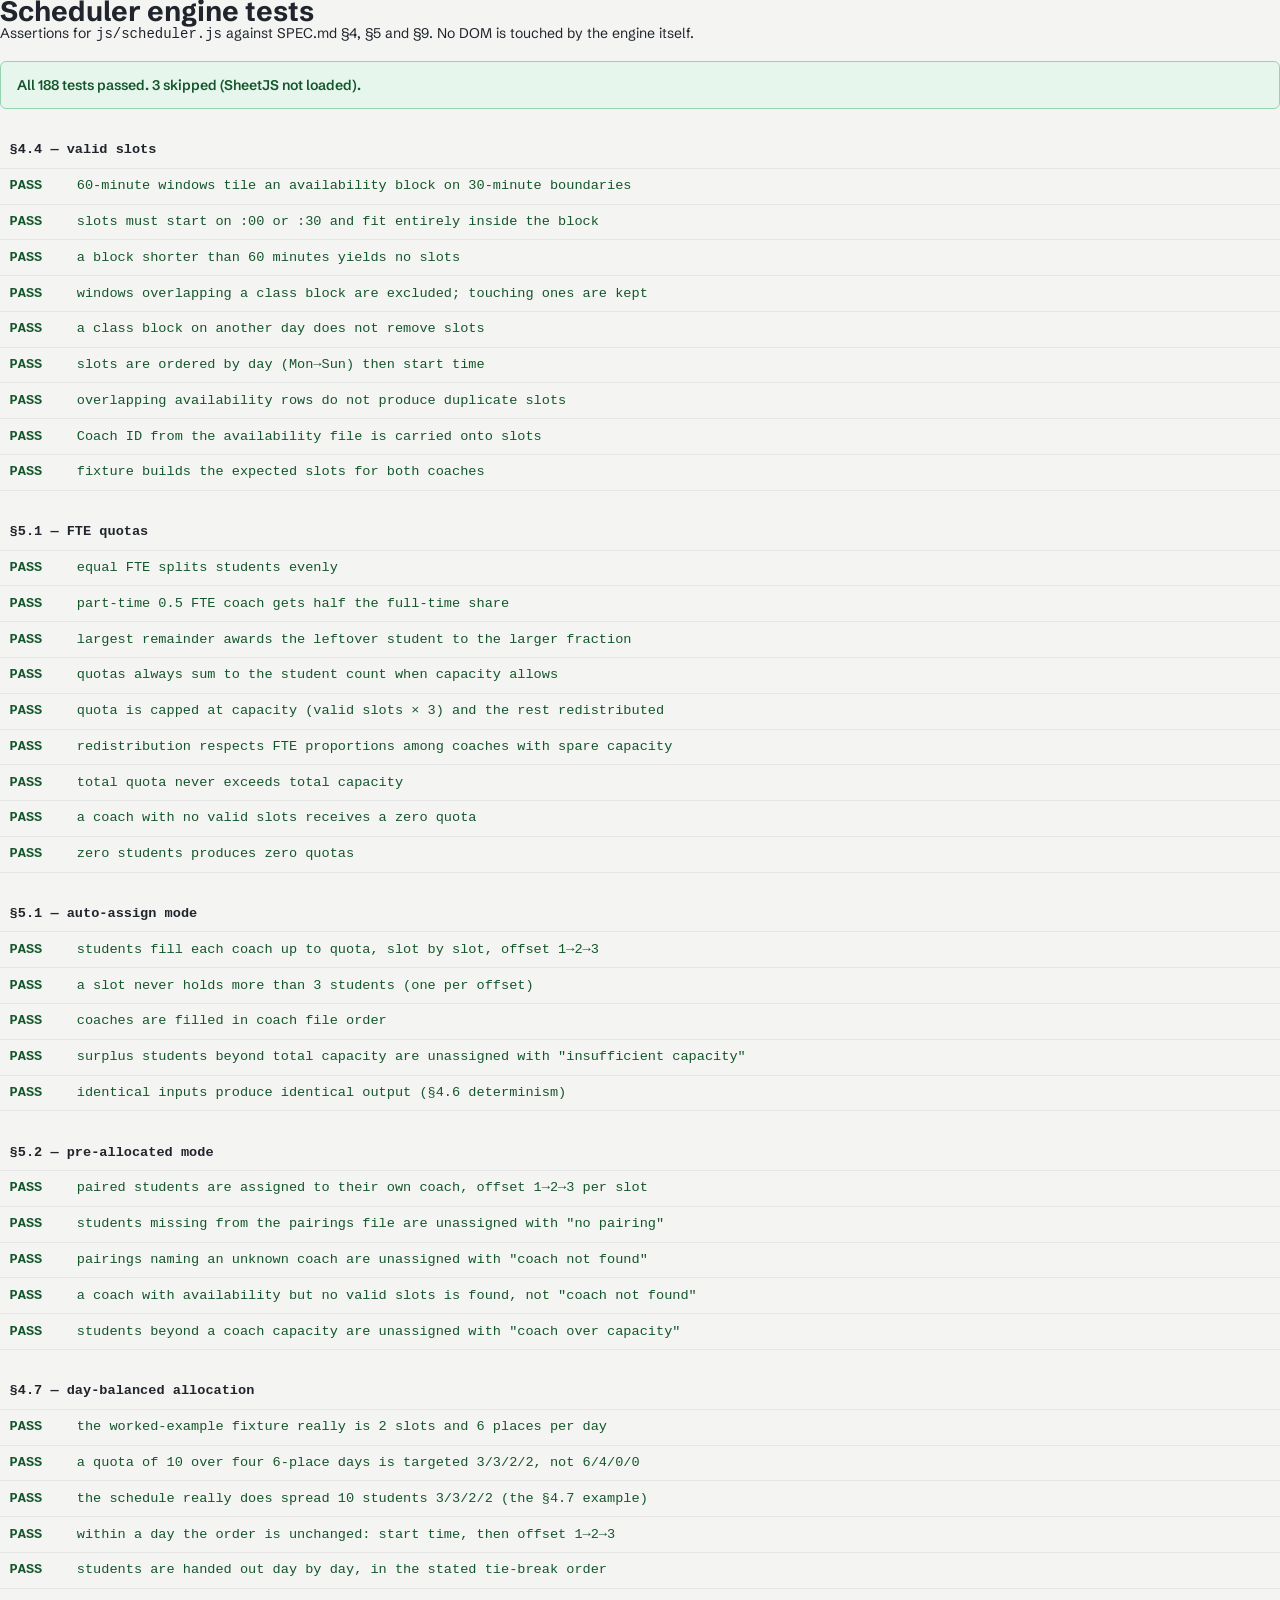
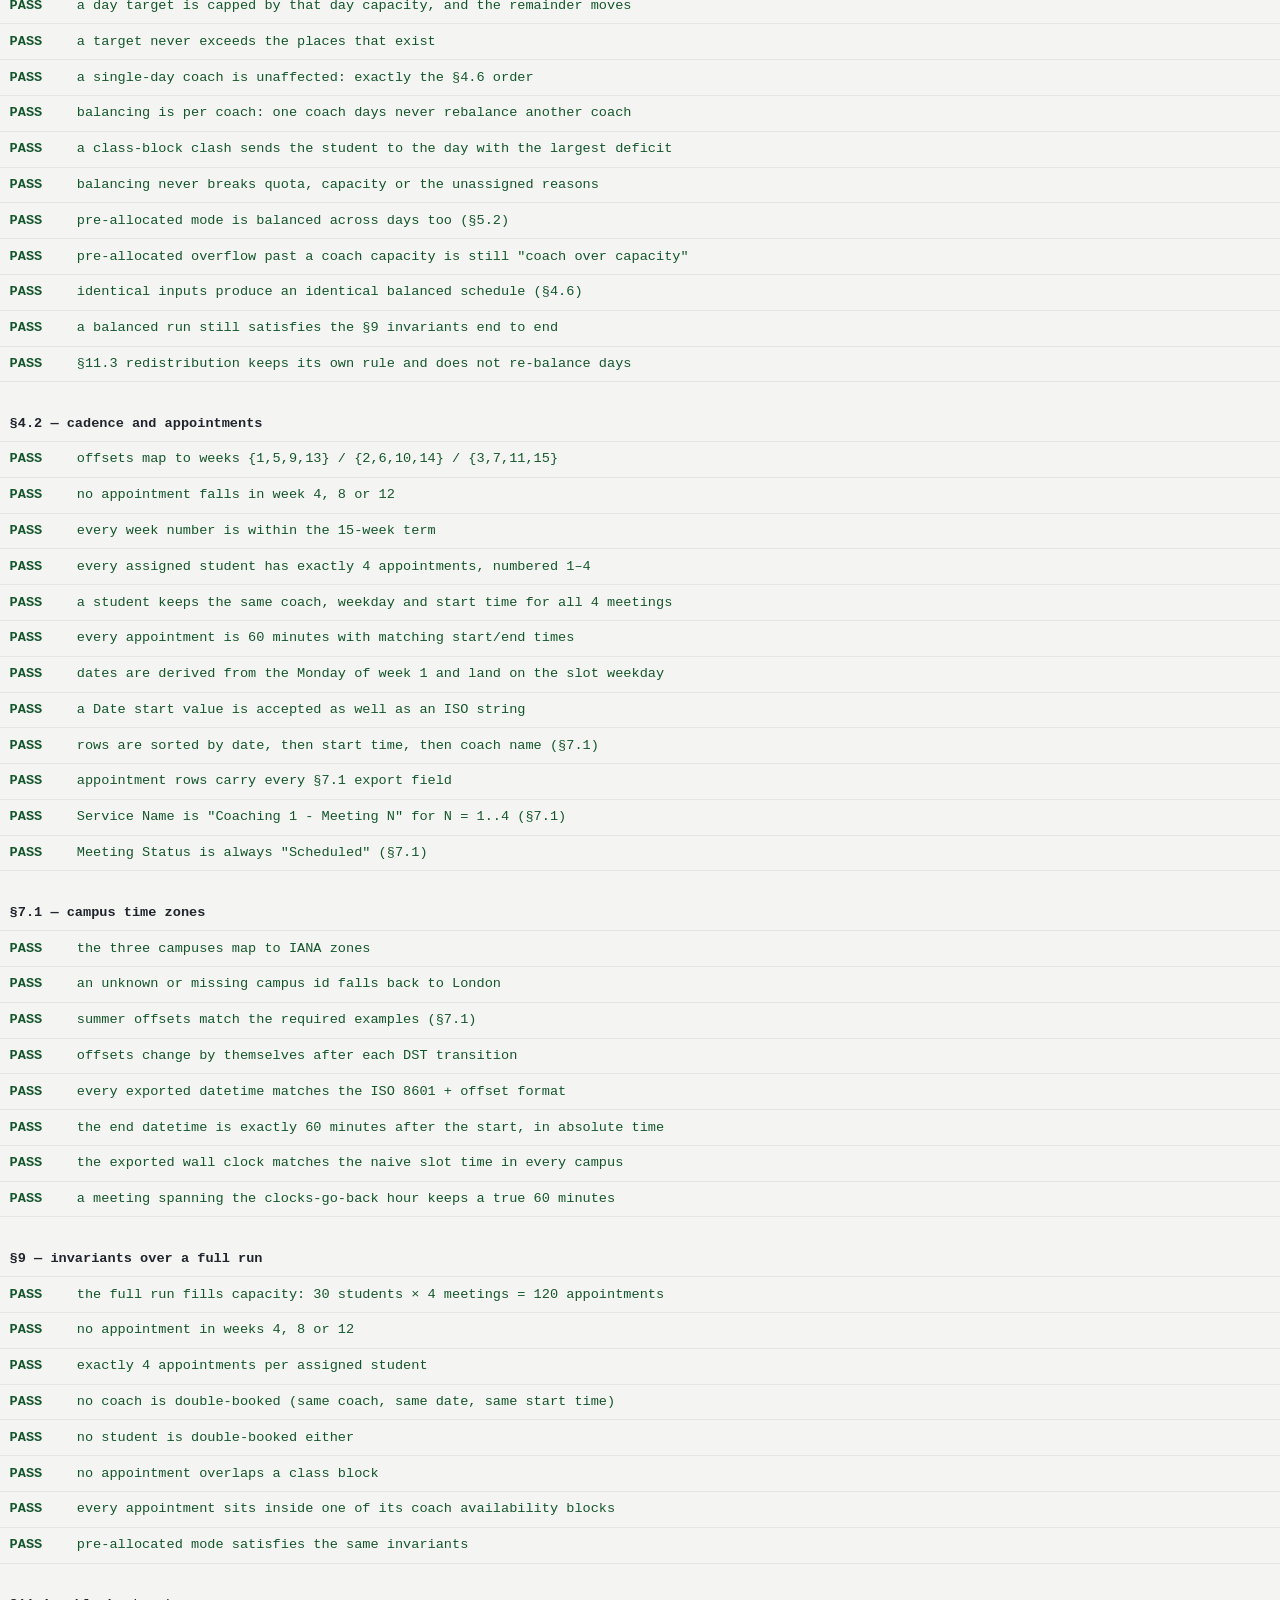
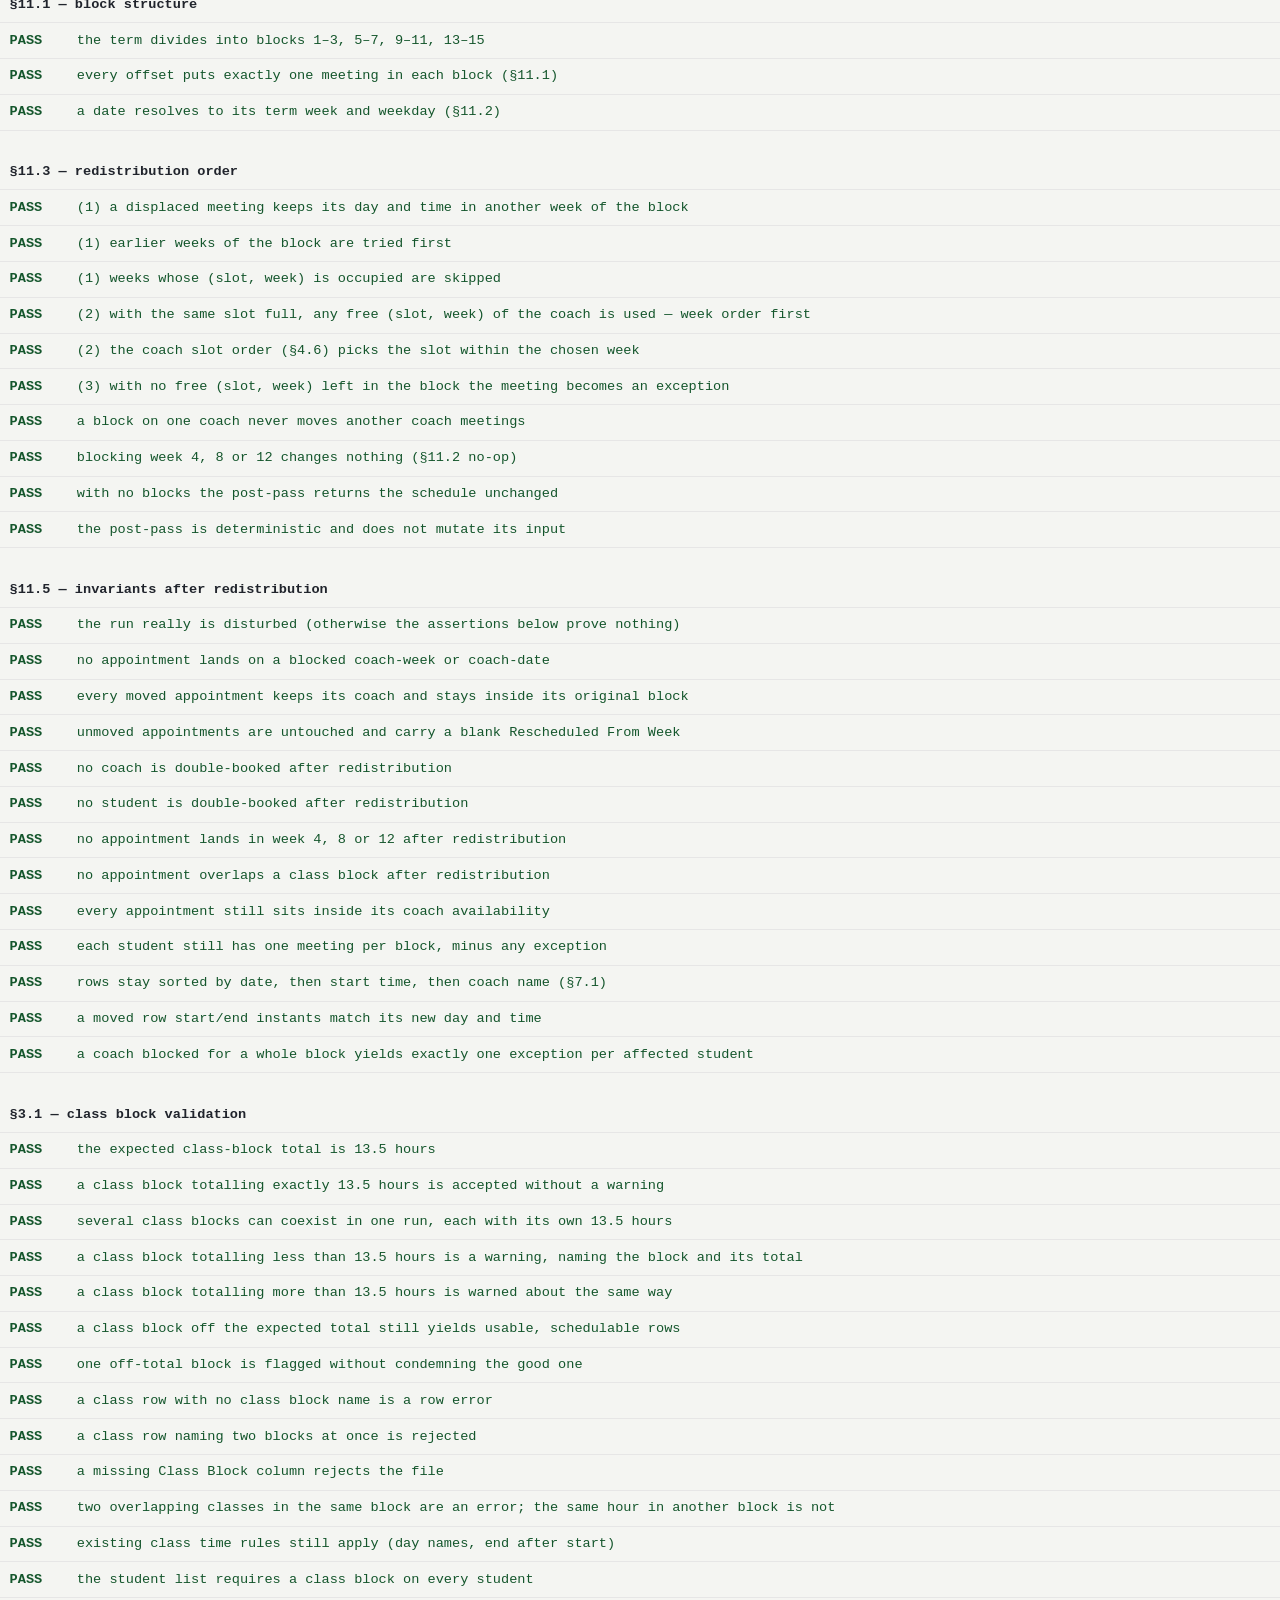
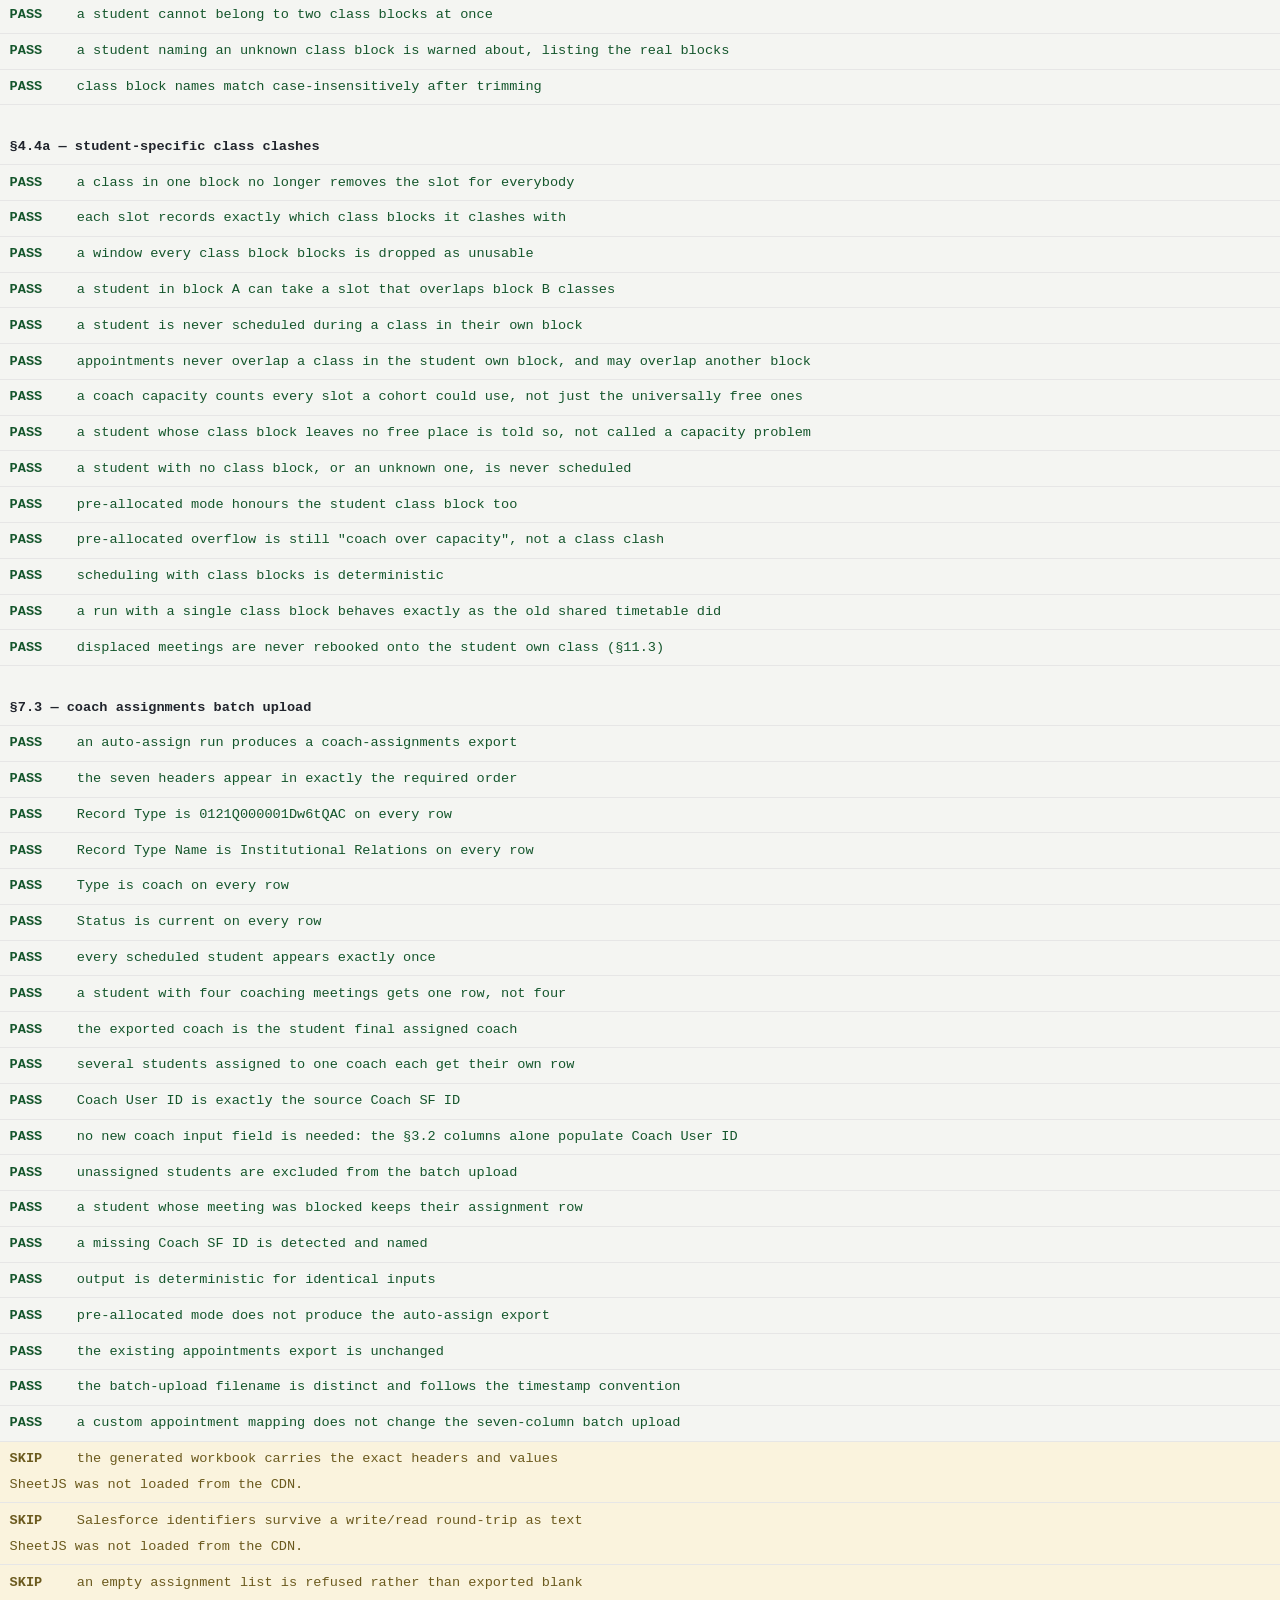
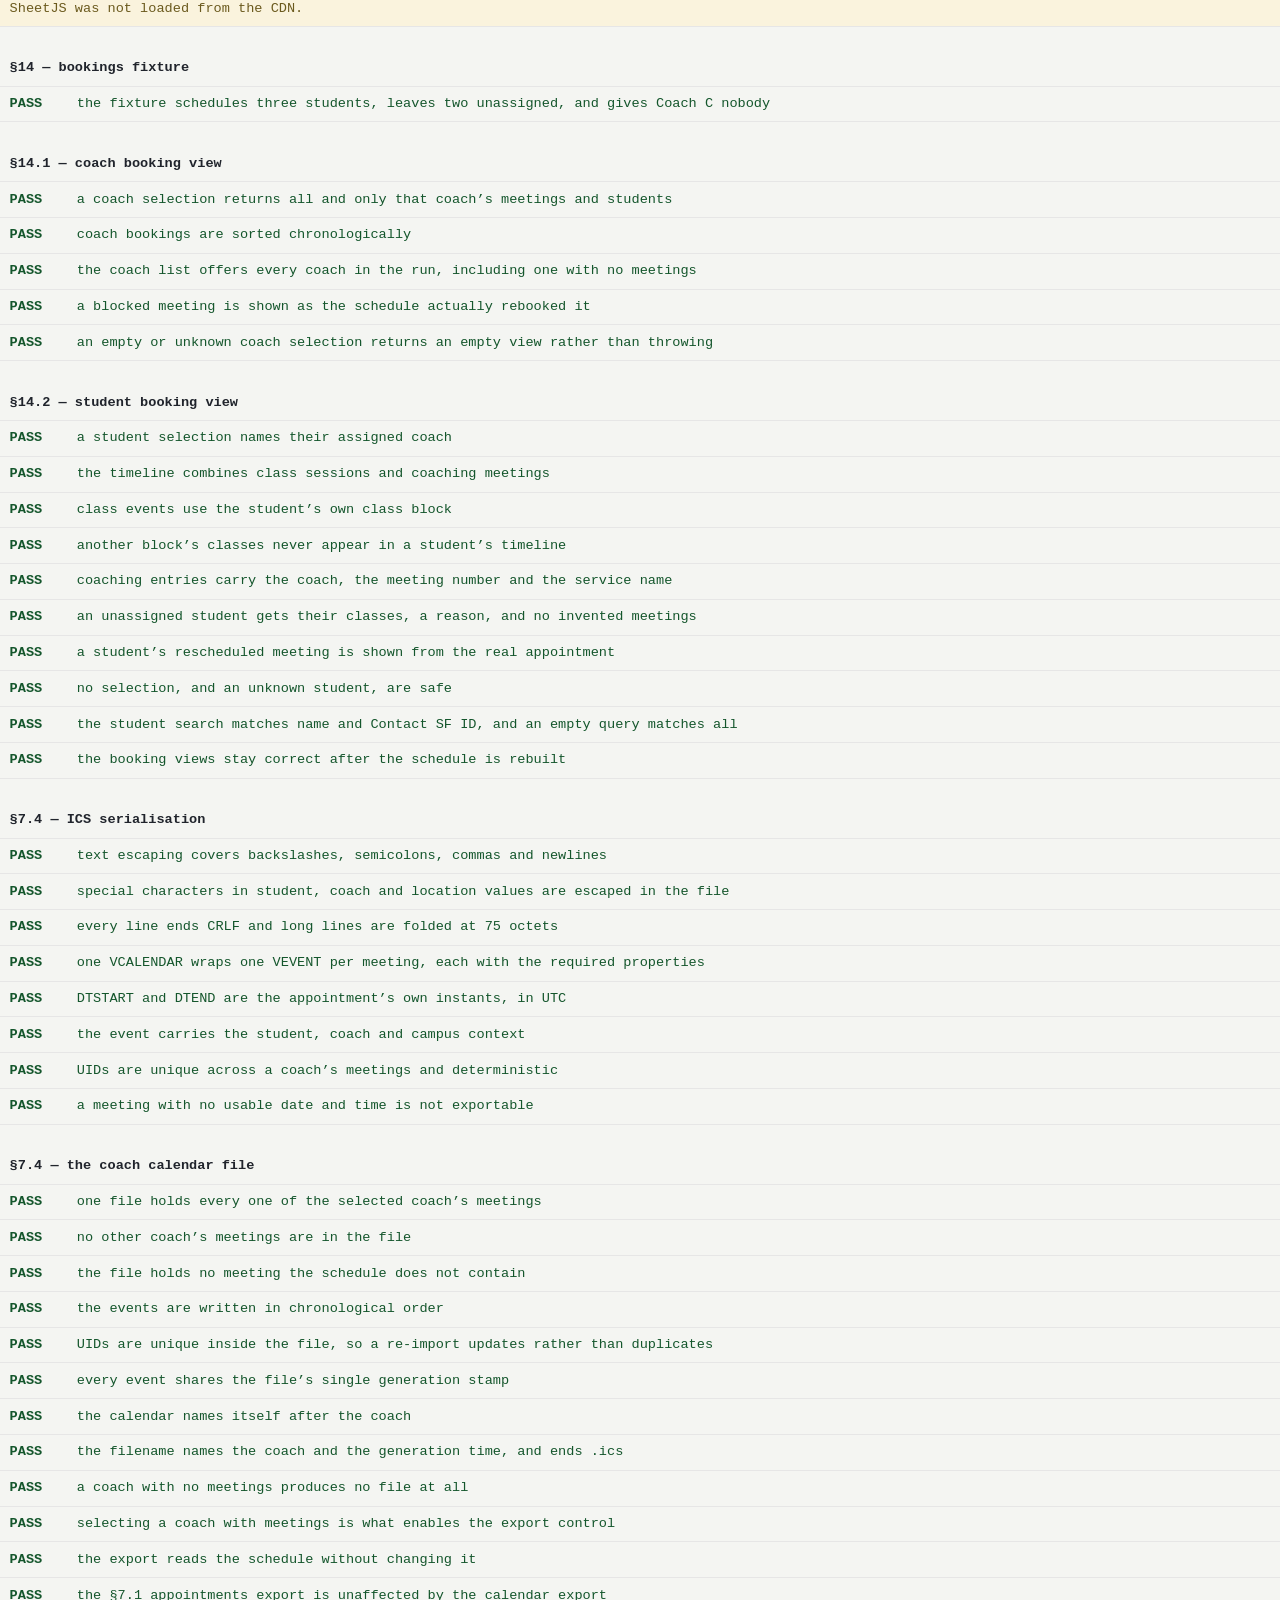
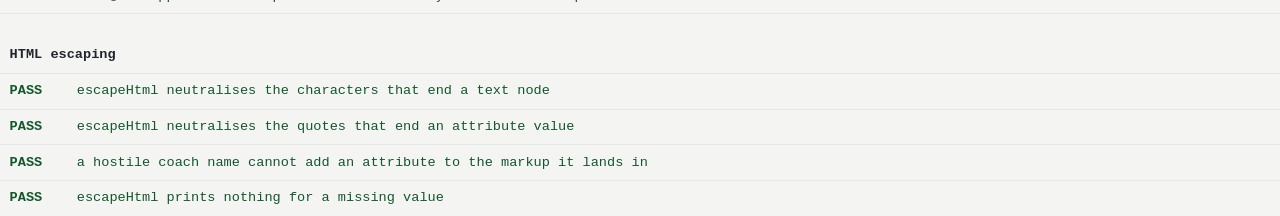
==== commit 8233c785: "Spread a coach's meetings evenly across their days (SPEC v1.8) Slots were consumed in flat §4.6 orde" ====
--- a/tests.html
+++ b/tests.html
@@ -39,6 +39,7 @@
   slotAllowsClassBlock,
   slotsForClassBlock,
   computeQuotas,
+  balancedDayTargets,
   schedule,
   expandToAppointments,
   applyBlocks,
@@ -50,6 +51,7 @@
   minutesToTime,
   serviceNameFor,
   BLOCK_WEEKS,
+  DAY_ORDER,
   MEETING_STATUS,
   CLASS_BLOCK_TOTAL_HOURS,
   CLASS_BLOCK_TOTAL_MINUTES,
@@ -373,8 +375,12 @@
     S1: 'Coach B/Tuesday/09:30#1',
     S3: 'Coach B/Tuesday/09:30#2',
     S2: 'Coach A/Monday/09:00#1',
-    S4: 'Coach A/Monday/09:00#2',
-  }, 'each coach fills their own first slot, in pairings-file order');
+    S4: 'Coach A/Wednesday/10:00#1',
+  }, 'pairings-file order decides who; §4.7 spreads a coach over their own days');
+  // Coach B works one day, so both of their students stack in the first slot,
+  // offset 1 then 2 — §4.6 order, unchanged. Coach A works Monday and
+  // Wednesday, so their two students take one day each rather than doubling up
+  // on Monday, which is what this rule is for.
 });
 
 test('students missing from the pairings file are unassigned with "no pairing"', () => {
@@ -410,6 +416,243 @@
   assertDeep(assignments.map((a) => a.offset), [1, 2, 3]);
   assertDeep(unassigned.map((u) => `${u.student.contactSfId}:${u.reason}`), ['S4:coach over capacity', 'S5:coach over capacity']);
   assertEqual(REASONS.COACH_OVER_CAPACITY, 'coach over capacity');
+});
+
+// ---- §4.7 day-balanced allocation ----
+
+group('§4.7 — day-balanced allocation');
+
+/**
+ * Day → how many students a coach took there, in Mon→Sun order. The order the
+ * days are *filled* in is §4.7's business (largest deficit first), so the
+ * counts are keyed in calendar order to keep these assertions about the spread.
+ */
+function dayCountsOf(assignments, coach) {
+  const counts = new Map();
+  assignments
+    .filter((a) => !coach || a.coach === coach)
+    .forEach((a) => counts.set(a.slot.day, (counts.get(a.slot.day) || 0) + 1));
+  const ordered = {};
+  DAY_ORDER.filter((day) => counts.has(day)).forEach((day) => { ordered[day] = counts.get(day); });
+  return ordered;
+}
+
+/** The place each student ended up in, as `day/start#offset`, in student order. */
+const placesOf = (assignments) =>
+  assignments.map((a) => `${a.slot.day}/${minutesToTime(a.slot.start)}#${a.offset}`);
+
+// The SPEC.md §4.7 worked example: two valid slots on each of four days, so
+// each day can hold 6 meetings (§4.5: 3 students per slot, one per offset).
+const BAL_AVAILABILITY = ['Monday', 'Tuesday', 'Wednesday', 'Thursday'].map((day) =>
+  avail('Coach A', day, '09:00', '10:30', 'C-A', 'a@example.com'));
+const BAL_SLOTS = buildSlots(BAL_AVAILABILITY, []);
+
+test('the worked-example fixture really is 2 slots and 6 places per day', () => {
+  assertDeep(dayCountsOf(BAL_SLOTS.map((slot) => ({ coach: slot.coach, slot })), 'Coach A'),
+    { Monday: 2, Tuesday: 2, Wednesday: 2, Thursday: 2 }, 'two 60-minute windows per day');
+  assertDeep(BAL_SLOTS.filter((s) => s.day === 'Monday').map((s) => minutesToTime(s.start)), ['09:00', '09:30']);
+});
+
+test('a quota of 10 over four 6-place days is targeted 3/3/2/2, not 6/4/0/0', () => {
+  assertDeep(balancedDayTargets(BAL_SLOTS, 10),
+    { Monday: 3, Tuesday: 3, Wednesday: 2, Thursday: 2 },
+    'largest remainder over four equal days, ties to the earlier day');
+});
+
+test('the schedule really does spread 10 students 3/3/2/2 (the §4.7 example)', () => {
+  const { assignments, unassigned } = schedule(students(10), BAL_SLOTS, 'auto', { 'Coach A': 10 });
+  assertEqual(unassigned.length, 0);
+  assertDeep(dayCountsOf(assignments, 'Coach A'), { Monday: 3, Tuesday: 3, Wednesday: 2, Thursday: 2 });
+  assert(dayCountsOf(assignments, 'Coach A').Monday !== 6, 'the pre-v1.8 pile-up of 6/4/0/0 is gone');
+});
+
+test('within a day the order is unchanged: start time, then offset 1→2→3', () => {
+  // 16 students over four days → 4 each, so every day has to move past its
+  // first slot and the within-day order is visible.
+  const { assignments, unassigned } = schedule(students(16), BAL_SLOTS, 'auto', { 'Coach A': 16 });
+  assertEqual(unassigned.length, 0);
+  assertDeep(dayCountsOf(assignments, 'Coach A'), { Monday: 4, Tuesday: 4, Wednesday: 4, Thursday: 4 });
+  const monday = assignments.filter((a) => a.slot.day === 'Monday');
+  assertDeep(monday.map((a) => `${minutesToTime(a.slot.start)}#${a.offset}`),
+    ['09:00#1', '09:00#2', '09:00#3', '09:30#1'],
+    'the day fills its earliest slot 1→2→3 before opening the next one');
+});
+
+test('students are handed out day by day, in the stated tie-break order', () => {
+  const { assignments } = schedule(students(10), BAL_SLOTS, 'auto', { 'Coach A': 10 });
+  assertDeep(placesOf(assignments), [
+    // Round 1: every day has a deficit of 2 or 3, so they go earliest-day first.
+    'Monday/09:00#1', 'Tuesday/09:00#1', 'Wednesday/09:00#1', 'Thursday/09:00#1',
+    // Monday and Tuesday still have the larger deficit (3 vs 2).
+    'Monday/09:00#2', 'Tuesday/09:00#2',
+    // All four now sit at a deficit of 1; fewest-so-far puts Wed and Thu first.
+    'Wednesday/09:00#2', 'Thursday/09:00#2',
+    // Only Monday and Tuesday have anything left to hit their target of 3.
+    'Monday/09:00#3', 'Tuesday/09:00#3',
+  ]);
+});
+
+test('a day target is capped by that day capacity, and the remainder moves', () => {
+  // Monday holds one slot (3 places), Tuesday three (9). An even 5/5 split is
+  // impossible, so Monday takes 3 and Tuesday absorbs the rest.
+  const slots = buildSlots([
+    avail('Coach A', 'Monday', '09:00', '10:00', 'C-A', 'a@example.com'),
+    avail('Coach A', 'Tuesday', '09:00', '11:00', 'C-A', 'a@example.com'),
+  ], []);
+  assertDeep(balancedDayTargets(slots, 10), { Monday: 3, Tuesday: 7 });
+  const { assignments, unassigned } = schedule(students(10), slots, 'auto', { 'Coach A': 10 });
+  assertEqual(unassigned.length, 0);
+  assertDeep(dayCountsOf(assignments, 'Coach A'), { Monday: 3, Tuesday: 7 });
+});
+
+test('a target never exceeds the places that exist', () => {
+  assertDeep(balancedDayTargets(BAL_SLOTS, 100),
+    { Monday: 6, Tuesday: 6, Wednesday: 6, Thursday: 6 }, 'capacity is the ceiling');
+  assertDeep(balancedDayTargets(BAL_SLOTS, 0), { Monday: 0, Tuesday: 0, Wednesday: 0, Thursday: 0 });
+  assertDeep(balancedDayTargets([], 5), {}, 'a coach with no valid slot has no day to balance');
+});
+
+test('a single-day coach is unaffected: exactly the §4.6 order', () => {
+  const slots = buildSlots([avail('Coach A', 'Monday', '09:00', '11:00', 'C-A', 'a@example.com')], []);
+  const { assignments, unassigned } = schedule(students(7), slots, 'auto', { 'Coach A': 7 });
+  assertEqual(unassigned.length, 0);
+  assertDeep(placesOf(assignments), [
+    'Monday/09:00#1', 'Monday/09:00#2', 'Monday/09:00#3',
+    'Monday/09:30#1', 'Monday/09:30#2', 'Monday/09:30#3',
+    'Monday/10:00#1',
+  ], 'with one day there is nothing to balance, so slot order and offsets run as before');
+});
+
+test('balancing is per coach: one coach days never rebalance another coach', () => {
+  const slots = buildSlots([
+    ...BAL_AVAILABILITY,
+    avail('Coach B', 'Friday', '09:00', '11:00', 'C-B', 'b@example.com'),
+  ], []);
+  const { assignments } = schedule(students(14), slots, 'auto', { 'Coach A': 10, 'Coach B': 4 });
+  assertDeep(dayCountsOf(assignments, 'Coach A'), { Monday: 3, Tuesday: 3, Wednesday: 2, Thursday: 2 });
+  assertDeep(dayCountsOf(assignments, 'Coach B'), { Friday: 4 }, 'Coach B has one day and takes all four');
+  assertDeep([...new Set(assignments.map((a) => a.coach))], ['Coach A', 'Coach B'], 'coach file order is unchanged');
+});
+
+test('a class-block clash sends the student to the day with the largest deficit', () => {
+  // Block A is in class all Wednesday morning, so none of Coach A's Wednesday
+  // places are usable by them — but they are still usable by Block B, so the
+  // windows exist (§4.4a) and Wednesday still gets a target.
+  const classes = [
+    { classBlock: 'Block A', day: 'Wednesday', start: t('09:00'), end: t('10:30'), className: 'Maths' },
+    { classBlock: 'Block B', day: 'Friday', start: t('09:00'), end: t('10:00'), className: 'Physics' },
+  ];
+  const blocks = buildClassBlocks(classes);
+  const slots = buildSlots(['Monday', 'Tuesday', 'Wednesday'].map((day) =>
+    avail('Coach A', day, '09:00', '10:30', 'C-A', 'a@example.com')), blocks);
+  assertEqual(slots.filter((s) => s.day === 'Wednesday').length, 2, 'the Wednesday windows still exist');
+  assertDeep(balancedDayTargets(slots, 6), { Monday: 2, Tuesday: 2, Wednesday: 2 }, 'Wednesday is targeted');
+
+  const blockA = students(6).map((s) => ({ ...s, classBlock: 'Block A' }));
+  const { assignments, unassigned } = schedule(blockA, slots, 'auto', { 'Coach A': 6 }, ['Coach A'], { classBlocks: blocks });
+  assertEqual(unassigned.length, 0, 'a barred target day costs nobody their place');
+  assertDeep(dayCountsOf(assignments, 'Coach A'), { Monday: 3, Tuesday: 3 },
+    'Wednesday cannot take its two, so they fall to the days with the largest deficit');
+  assert(assignments.every((a) => slotAllowsClassBlock(a.slot, a.student.classBlock)),
+    'and nobody is placed during their own class');
+
+  // The same Wednesday hour is still on offer to a cohort that can use it.
+  const blockB = students(1, 'B').map((s) => ({ ...s, classBlock: 'Block B' }));
+  const mixed = schedule([...blockA, ...blockB], slots, 'auto', { 'Coach A': 9 }, ['Coach A'], { classBlocks: blocks });
+  assertEqual(mixed.assignments.find((a) => a.student.contactSfId === 'B1').slot.day, 'Wednesday',
+    'Wednesday still has the largest deficit, and Block B can take it');
+});
+
+test('balancing never breaks quota, capacity or the unassigned reasons', () => {
+  const { assignments, unassigned } = schedule(students(30), BAL_SLOTS, 'auto', { 'Coach A': 20 });
+  assertEqual(assignments.length, 20, 'the §5.1 quota still caps what the coach takes');
+  assertEqual(unassigned.length, 10);
+  assert(unassigned.every((u) => u.reason === REASONS.INSUFFICIENT_CAPACITY), 'the §5.1 reason is unchanged');
+  assertDeep(dayCountsOf(assignments, 'Coach A'), { Monday: 5, Tuesday: 5, Wednesday: 5, Thursday: 5 });
+  const perSlot = new Map();
+  assignments.forEach((a) => {
+    const key = `${slotLabel(a.slot)}`;
+    if (!perSlot.has(key)) perSlot.set(key, new Set());
+    assert(!perSlot.get(key).has(a.offset), `offset ${a.offset} used twice in ${key}`);
+    perSlot.get(key).add(a.offset);
+  });
+  perSlot.forEach((offsets, key) => assert(offsets.size <= 3, `${key} holds more than 3 students`));
+});
+
+test('pre-allocated mode is balanced across days too (§5.2)', () => {
+  const all = students(10);
+  const pairings = all.map((s) => ({ contactSfId: s.contactSfId, coachName: 'Coach A' }));
+  const { assignments, unassigned } = schedule(all, BAL_SLOTS, 'pre-allocated', pairings, ['Coach A']);
+  assertEqual(unassigned.length, 0);
+  assertDeep(dayCountsOf(assignments, 'Coach A'), { Monday: 3, Tuesday: 3, Wednesday: 2, Thursday: 2 });
+  assertDeep(placesOf(assignments).slice(0, 4),
+    ['Monday/09:00#1', 'Tuesday/09:00#1', 'Wednesday/09:00#1', 'Thursday/09:00#1'],
+    'pairings-file order still decides who goes first');
+});
+
+test('pre-allocated overflow past a coach capacity is still "coach over capacity"', () => {
+  const all = students(30);
+  const pairings = all.map((s) => ({ contactSfId: s.contactSfId, coachName: 'Coach A' }));
+  const { assignments, unassigned } = schedule(all, BAL_SLOTS, 'pre-allocated', pairings, ['Coach A']);
+  assertEqual(assignments.length, 24, 'eight slots × 3');
+  assertDeep(dayCountsOf(assignments, 'Coach A'), { Monday: 6, Tuesday: 6, Wednesday: 6, Thursday: 6 });
+  assert(unassigned.every((u) => u.reason === REASONS.COACH_OVER_CAPACITY), 'the §5.2 reason is unchanged');
+});
+
+test('identical inputs produce an identical balanced schedule (§4.6)', () => {
+  const all = students(13);
+  const shape = (r) => ({
+    assignments: r.assignments.map((a) => `${a.student.contactSfId}|${slotLabel(a.slot)}|${a.offset}`),
+    unassigned: r.unassigned.map((u) => `${u.student.contactSfId}|${u.reason}`),
+  });
+  const run = () => schedule(all, BAL_SLOTS, 'auto', { 'Coach A': 13 });
+  assertDeep(shape(run()), shape(run()), 'two runs, one answer');
+  assertDeep(shape(run()), shape(schedule(all, [...BAL_SLOTS], 'auto', { 'Coach A': 13 })),
+    'and a copy of the slot list changes nothing');
+});
+
+test('a balanced run still satisfies the §9 invariants end to end', () => {
+  const { assignments } = schedule(students(20), BAL_SLOTS, 'auto', { 'Coach A': 20 });
+  const rows = expandToAppointments(assignments, START_MONDAY, LONDON);
+  assertEqual(rows.length, 80, 'four meetings each');
+  assertEqual(rows.filter((r) => [4, 8, 12].includes(r.weekNumber)).length, 0, 'nothing in weeks 4/8/12');
+  const seen = new Set();
+  rows.forEach((r) => {
+    const key = `${r.coachName}|${r.date}|${r.startTime}`;
+    assert(!seen.has(key), `coach double-booked: ${key}`);
+    seen.add(key);
+  });
+  const byStudent = new Map();
+  rows.forEach((r) => {
+    const key = `${r.coachName}|${r.day}|${r.startTime}`;
+    if (!byStudent.has(r.contactSfId)) byStudent.set(r.contactSfId, key);
+    assertEqual(byStudent.get(r.contactSfId), key, `${r.contactSfId} changed slot between meetings`);
+  });
+});
+
+test('§11.3 redistribution keeps its own rule and does not re-balance days', () => {
+  // One place per day, so a displaced meeting could only "rebalance" by
+  // changing day — and §11.3 does not do that: it stays on the same day and
+  // time in another week of the same block.
+  const slots = buildSlots(['Monday', 'Tuesday'].map((day) =>
+    avail('Coach A', day, '09:00', '10:00', 'C-A', 'a@example.com')), []);
+  const { assignments } = schedule(students(2), slots, 'auto', { 'Coach A': 2 });
+  assertDeep(placesOf(assignments), ['Monday/09:00#1', 'Tuesday/09:00#1'], 'one student per day');
+
+  const rows = expandToAppointments(assignments, START_MONDAY, LONDON);
+  const { appointments, exceptions } = applyBlocks(rows, [{ coach: 'Coach A', week: 1 }], slots,
+    { timeZone: LONDON, startMonday: START_MONDAY });
+  assertEqual(exceptions.length, 0, 'both had somewhere to go');
+
+  const moved = appointments.filter((r) => r.rescheduledFromWeek !== '');
+  assertEqual(moved.length, 2, 'both week-1 meetings moved');
+  moved.forEach((row) => {
+    const original = rows.find((r) => r.contactSfId === row.contactSfId && r.meetingNumber === row.meetingNumber);
+    assertEqual(row.day, original.day, `${row.contactSfId} kept their weekday`);
+    assertEqual(row.startTime, original.startTime, 'and their start time');
+    assertEqual(row.coachName, original.coachName, 'and their coach (§11.3)');
+    assertEqual(blockOfWeek(row.weekNumber), blockOfWeek(original.weekNumber), 'and their term block');
+  });
 });
 
 // ---- §4.2 / §7.1 expansion ----
@@ -1767,8 +2010,10 @@
   const view = buildCoachBookings(BK.appointments, 'Coach A');
   assert(!view.rows.some((row) => row.weekNumber === 1), 'nothing is left in the blocked week');
   const moved = view.rows.filter((row) => row.rescheduledFromWeek !== '');
-  assertEqual(moved.length, 1, 'exactly one meeting was moved');
-  assertEqual(moved[0].rescheduledFromWeek, 1, 'and it says which week it came from');
+  // \u00a74.7 puts Coach A's two students on different days, so both hold offset 1
+  // and both lose their week-1 meeting to the block; both are rebooked.
+  assertEqual(moved.length, 2, 'both week-1 meetings were moved');
+  moved.forEach((row) => assertEqual(row.rescheduledFromWeek, 1, 'and each says which week it came from'));
   assert(
     moved[0] === BK.appointments.find((row) => row.rescheduledFromWeek !== ''),
     'the view holds the schedule\u2019s own row, not a copy'
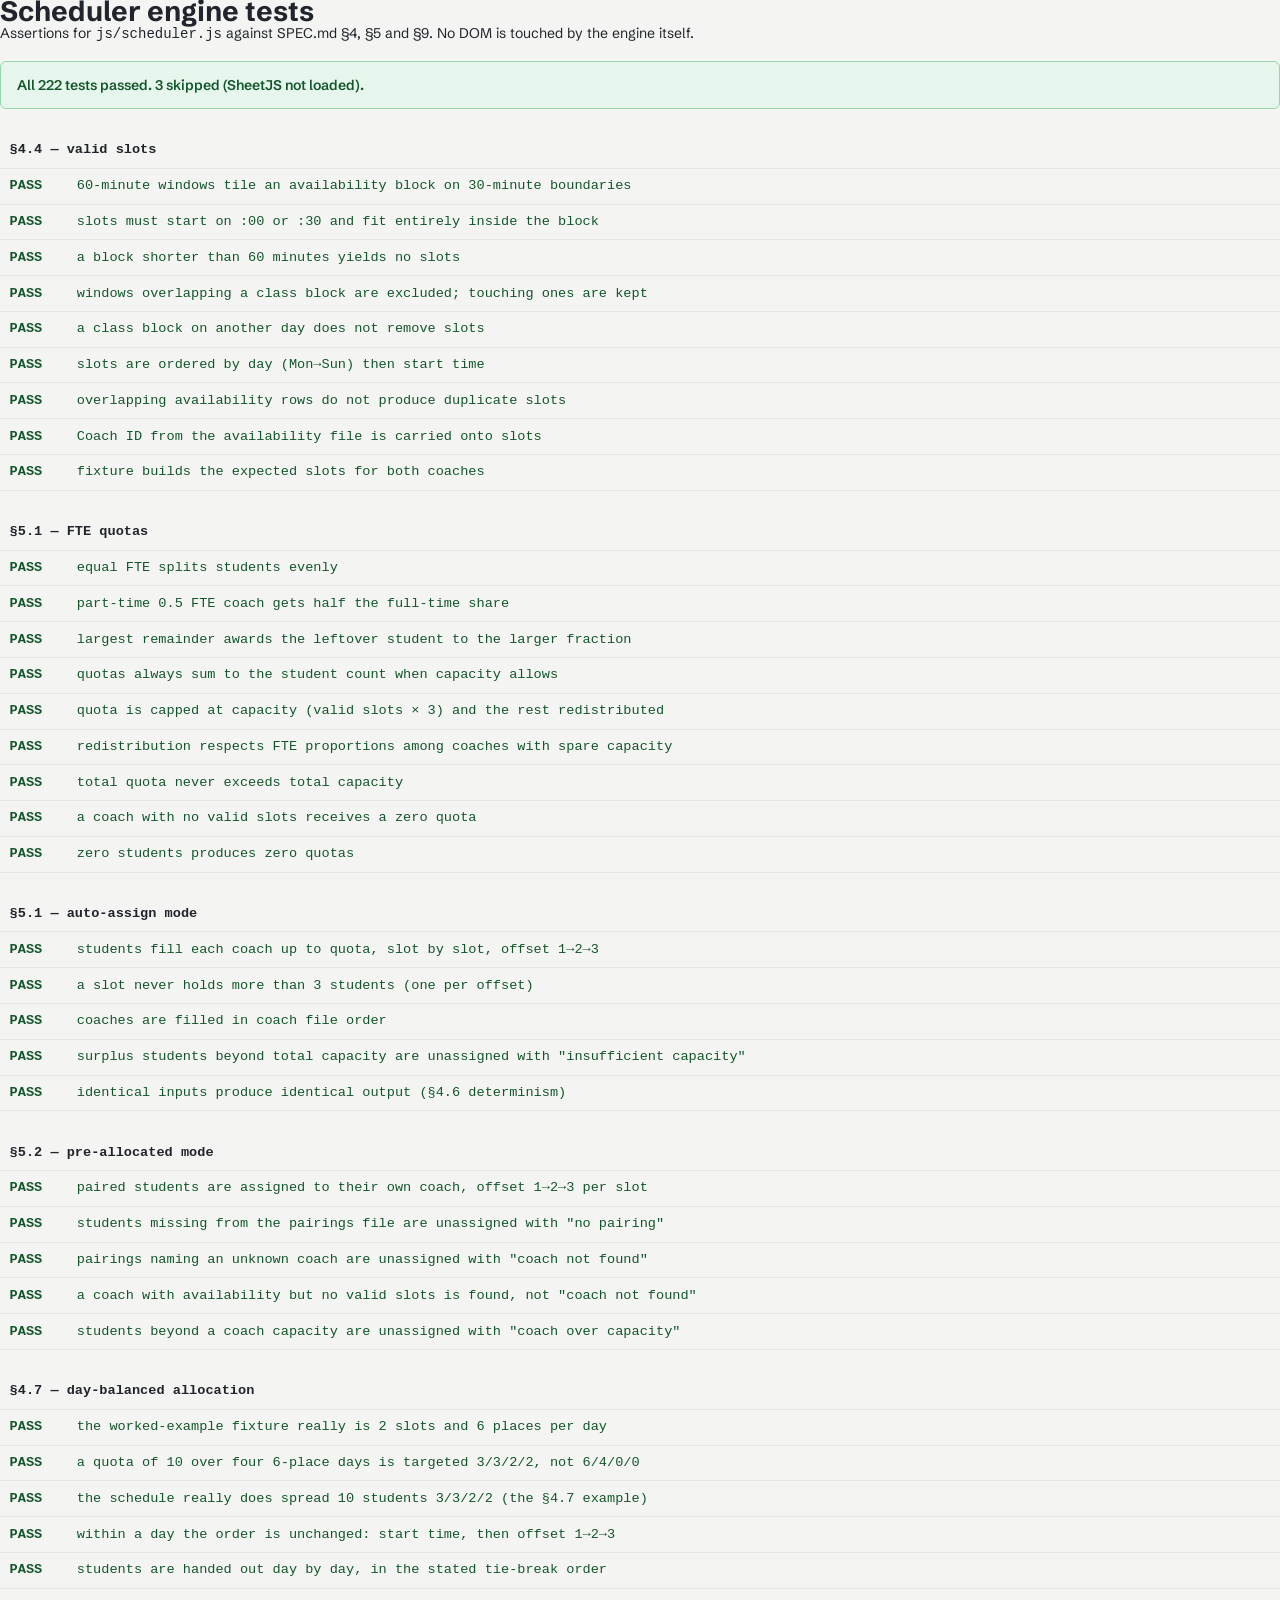
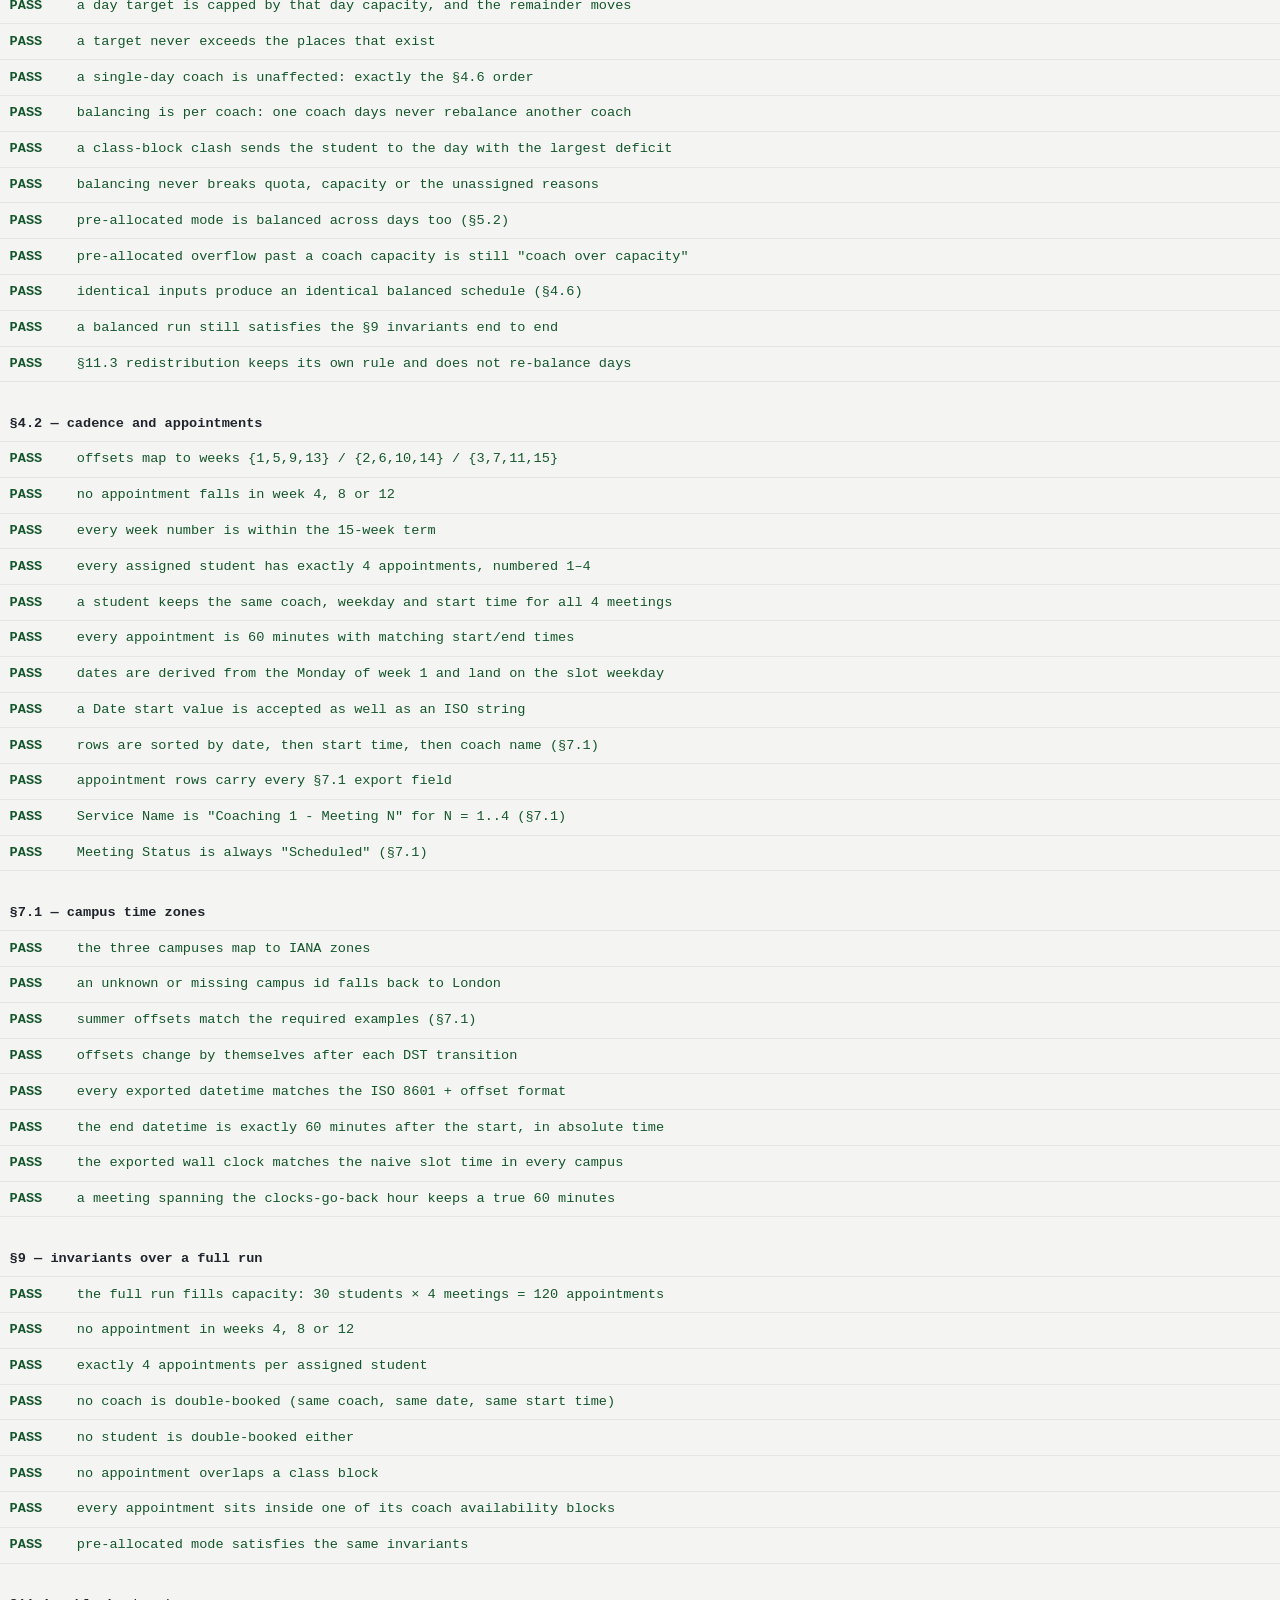
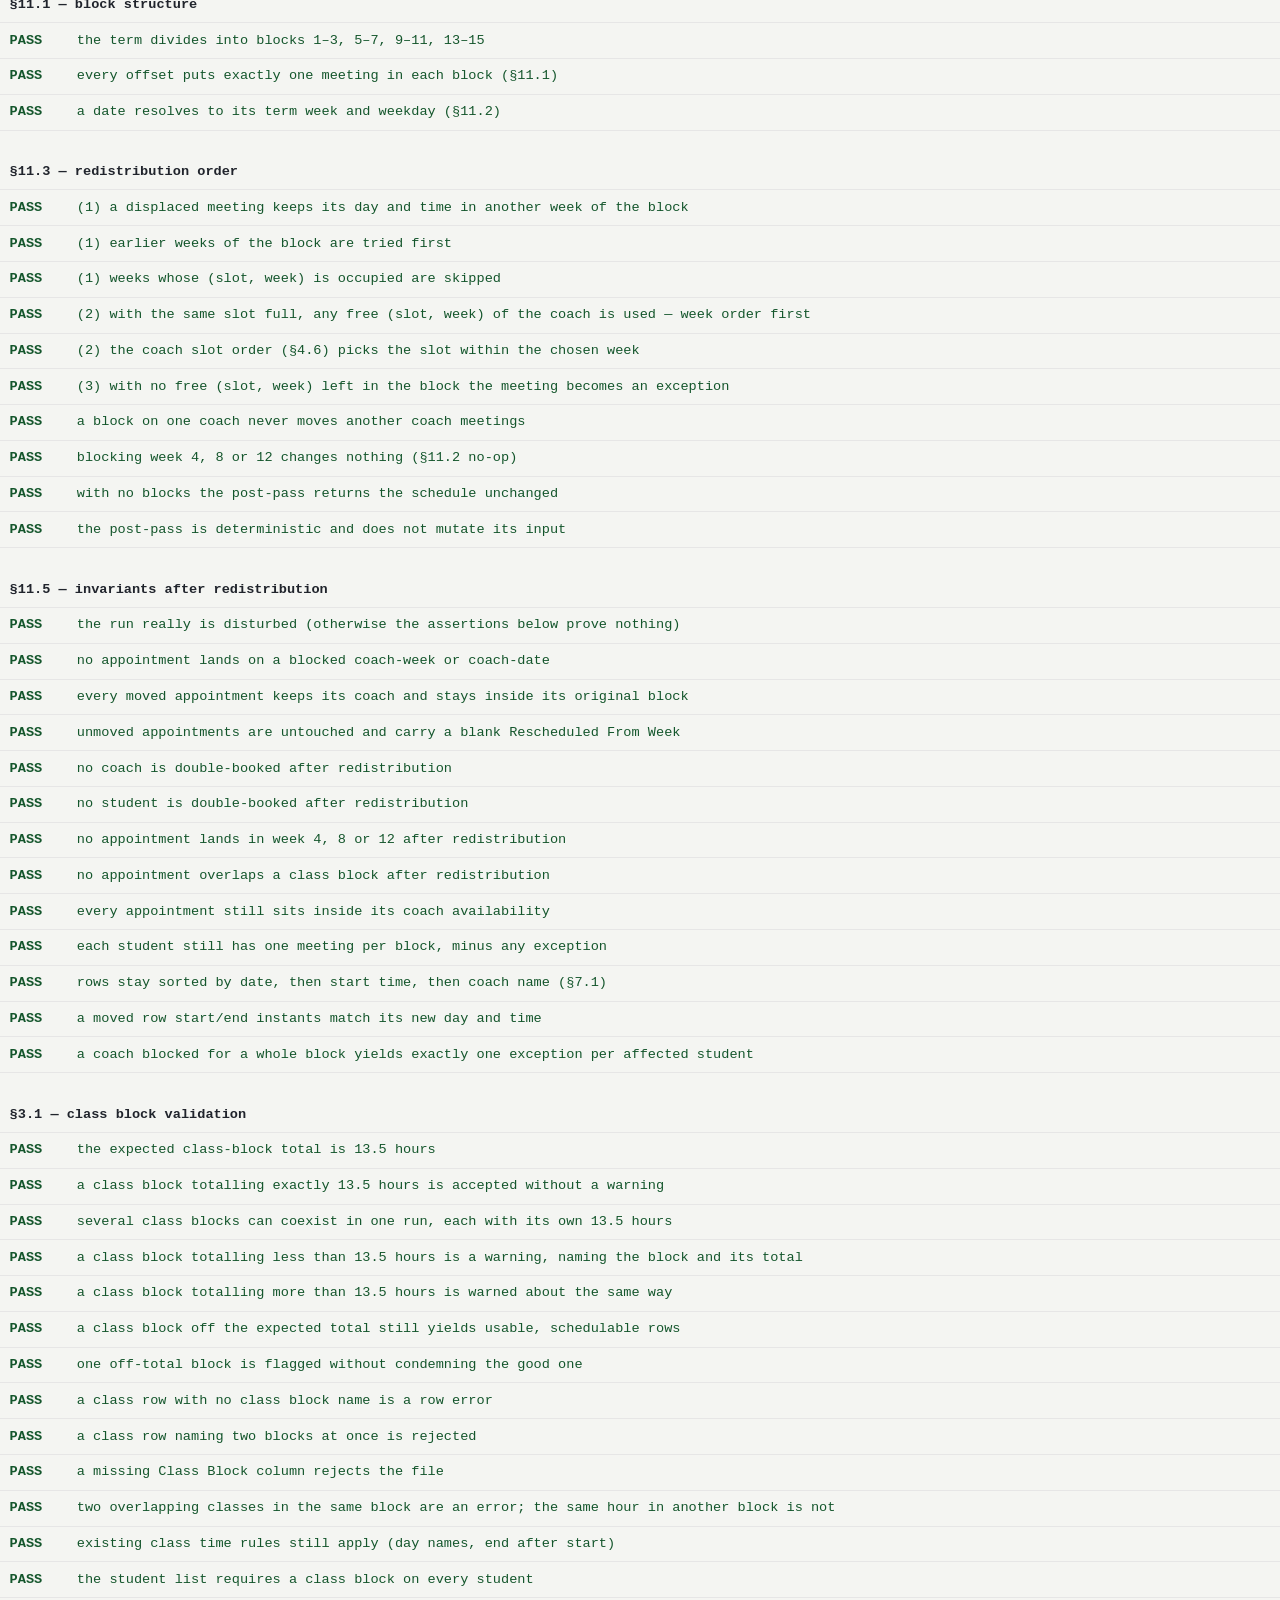
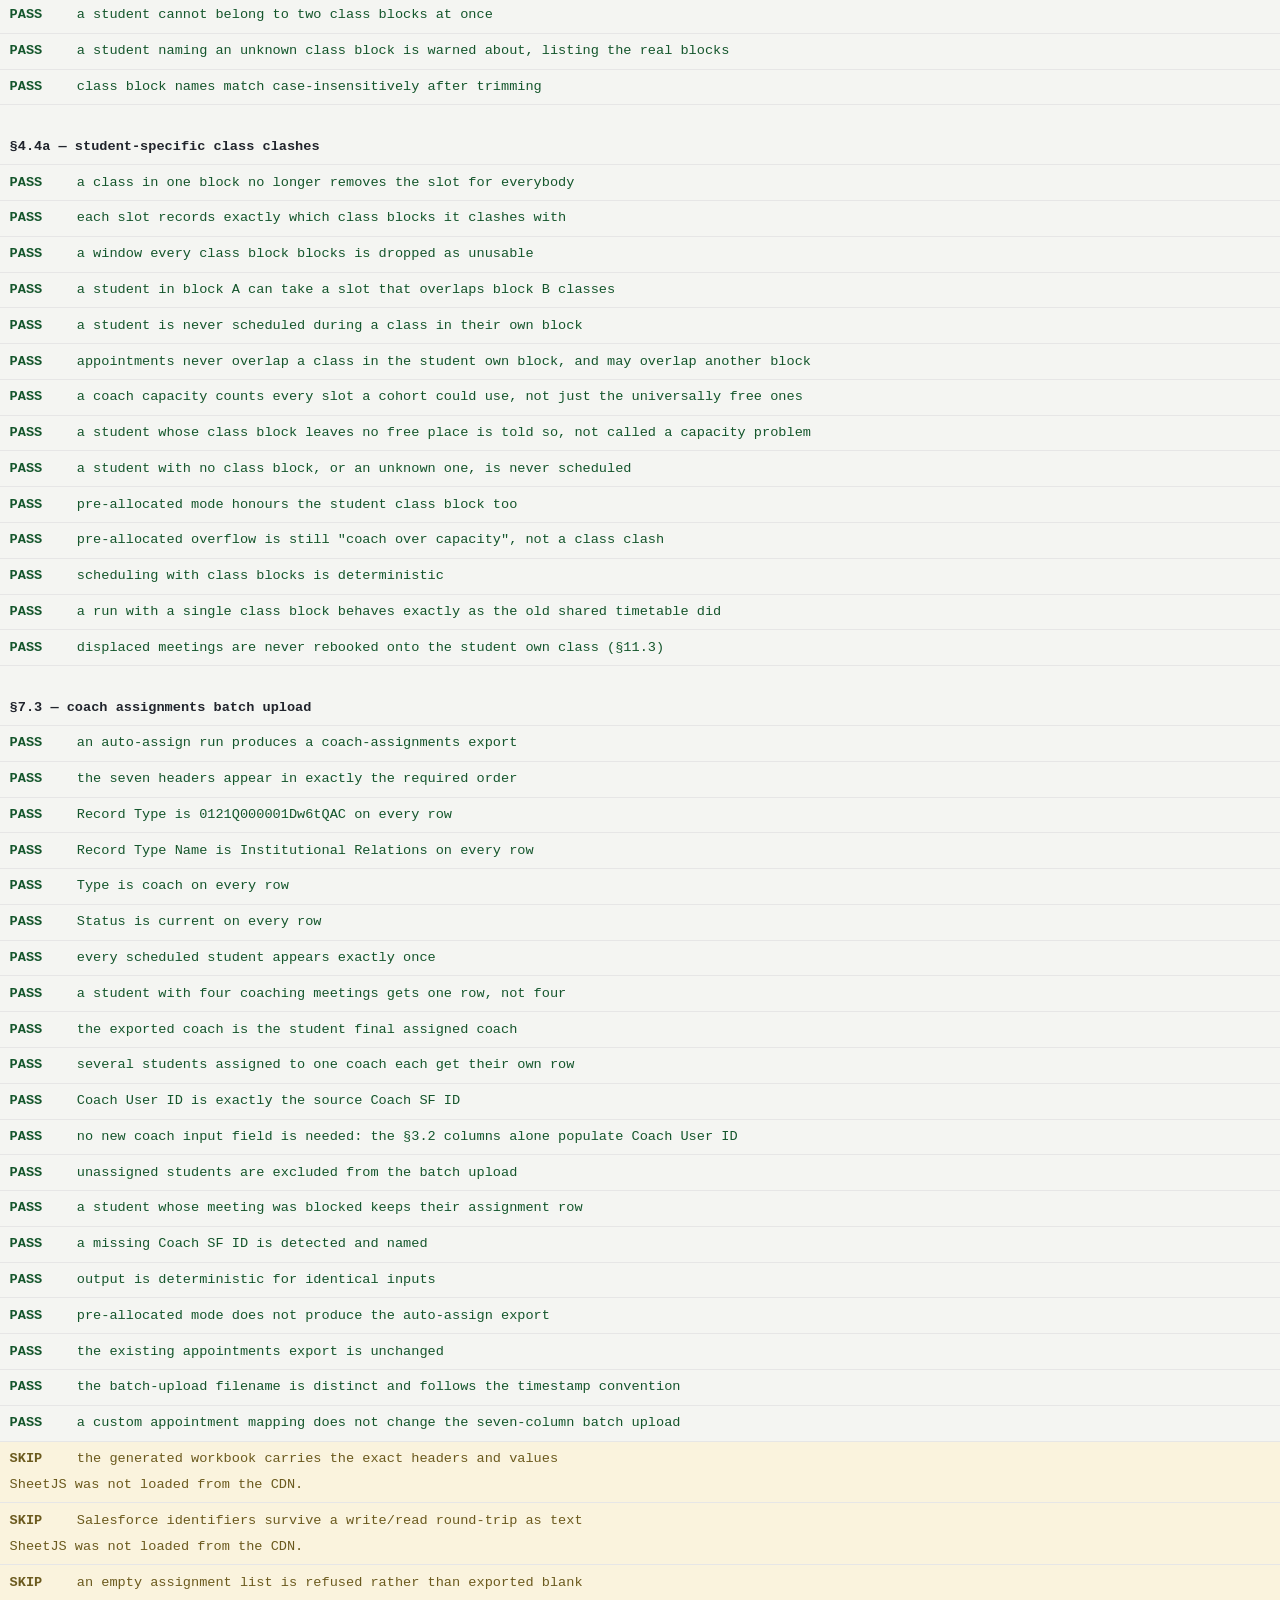
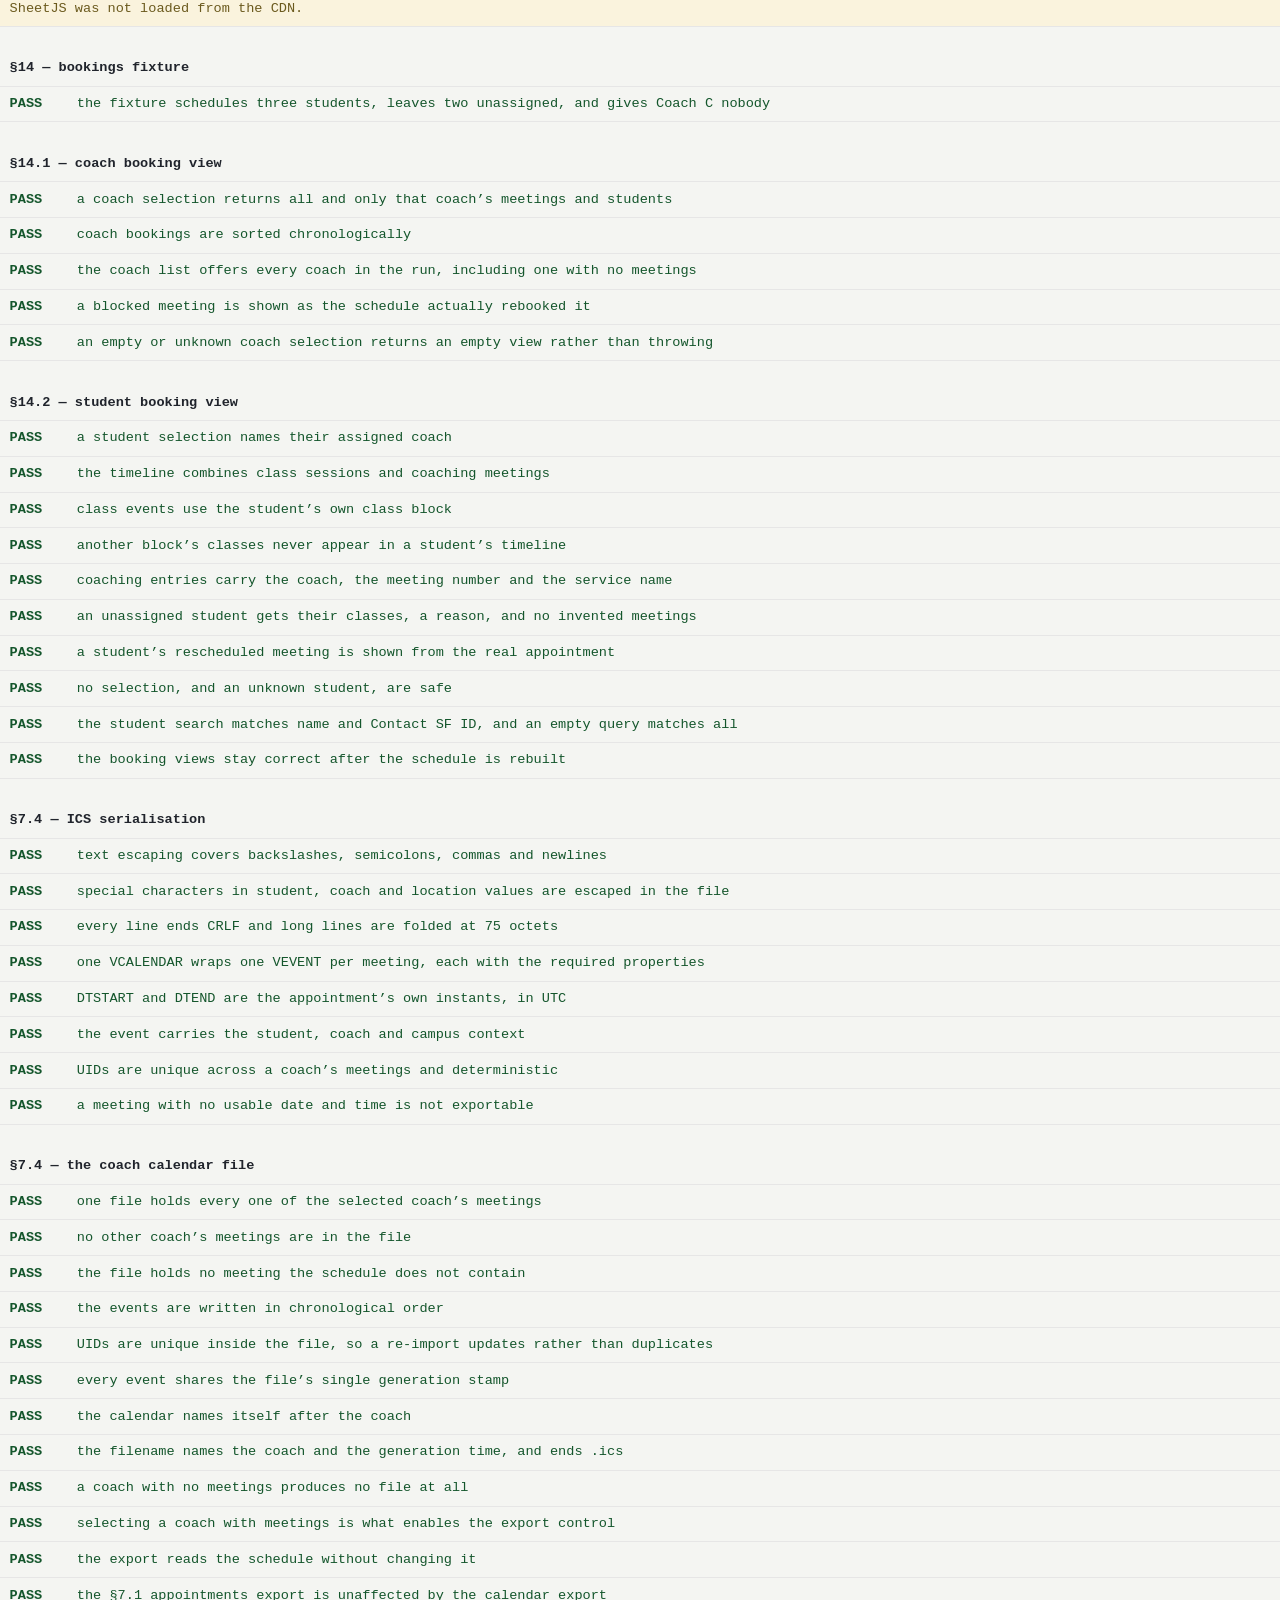
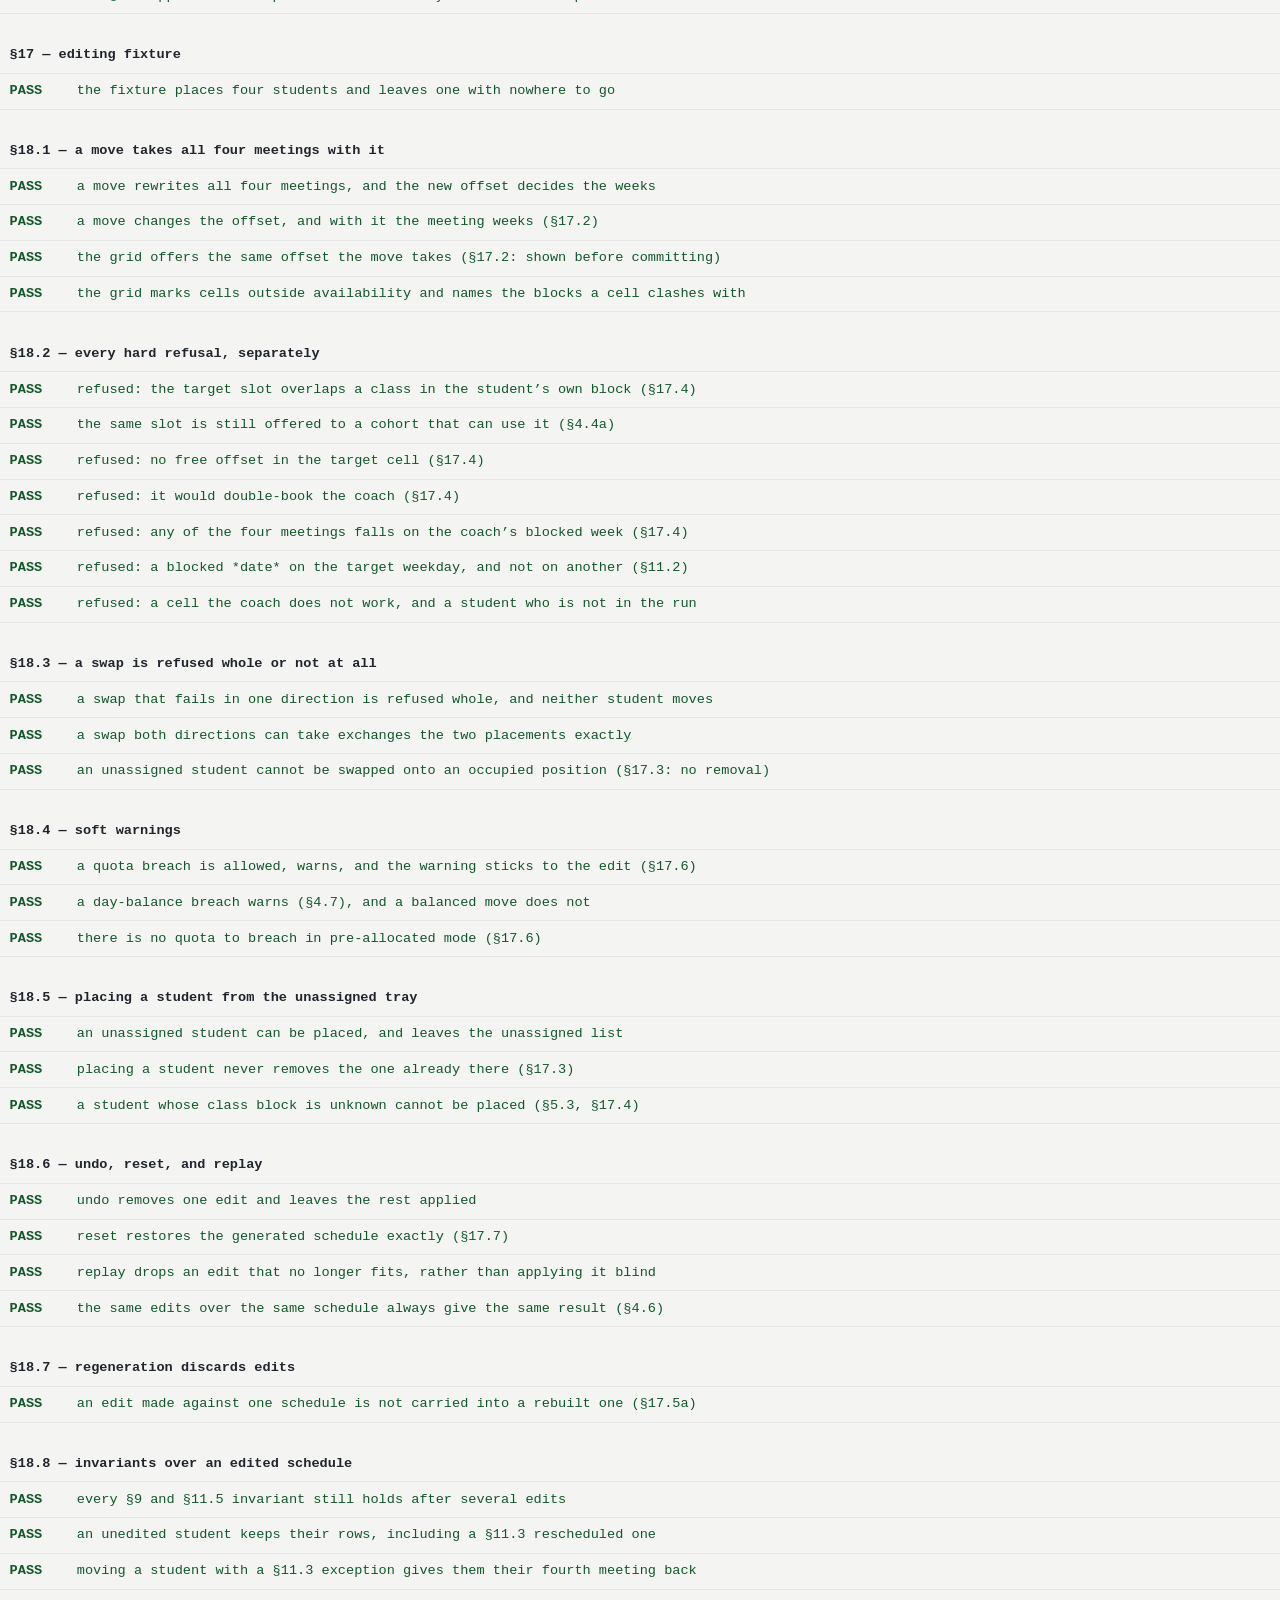
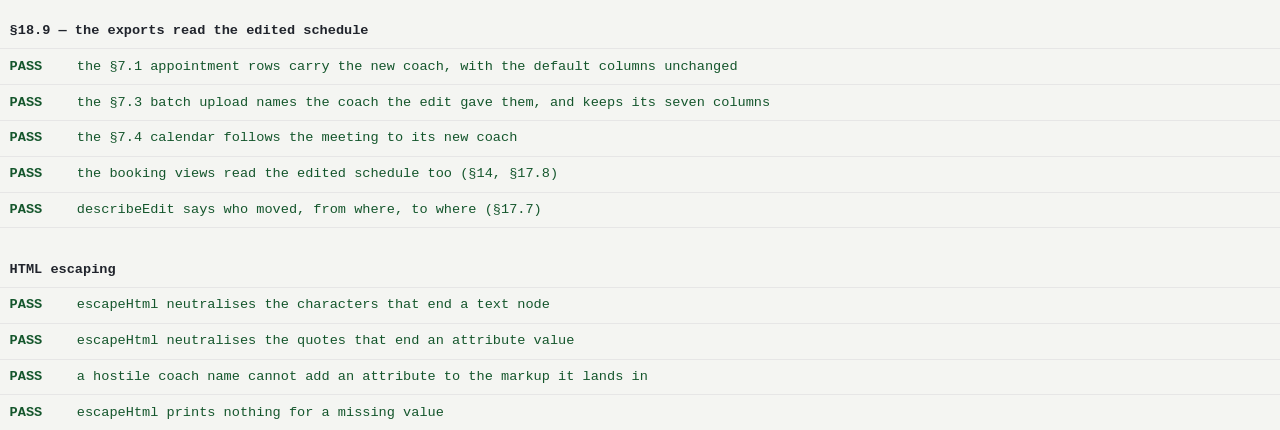
==== commit c9c7a1a9: "Add the Edit step and a per-coach coach-calendar card (SPEC v1.9) A new Edit step between Review and" ====
--- a/tests.html
+++ b/tests.html
@@ -35,6 +35,8 @@
 import {
   buildSlots,
   buildClassBlocks,
+  blockedWeekLookup,
+  sortAppointments,
   classBlockKey,
   slotAllowsClassBlock,
   slotsForClassBlock,
@@ -81,6 +83,19 @@
 } from './js/exporter.js';
 import { bookingCoaches, buildCoachBookings, buildStudentTimeline, filterStudents } from './js/bookings.js';
 import {
+  buildEditedSchedule,
+  buildCoachGrid,
+  placementsFromAssignments,
+  freeOffsetsIn,
+  validateMove,
+  validateSwap,
+  validatePosition,
+  replayEdits,
+  describeEdit,
+  EDIT_REFUSALS,
+  EDIT_WARNINGS,
+} from './js/edits.js';
+import {
   escapeIcsText,
   foldIcsLine,
   icsUtcStamp,
@@ -2347,6 +2362,689 @@
   assertEqual(columns[0].header, 'Student Name', 'the default columns are unchanged');
   assertEqual(rows.length, 5, 'and still preview the appointments');
   assert(buildExportFilename(new Date(2026, 7, 12, 14, 30)).startsWith('appointments_'), 'as is its filename');
+});
+
+
+// ---- SPEC.md §17 — manual editing, and §18 its tests ----
+
+group('§17 — editing fixture');
+
+// Two cohorts whose classes sit on different days, so a slot one of them
+// cannot use is still on offer to the other (§4.4a) — which is what makes the
+// class-clash refusal worth testing rather than tautological.
+const ED_CLASSES = [
+  { classBlock: 'Block A', day: 'Monday', start: t('10:00'), end: t('11:00'), className: 'Maths' },
+  { classBlock: 'Block B', day: 'Tuesday', start: t('10:00'), end: t('11:00'), className: 'Chemistry' },
+];
+const ED_BLOCKS = buildClassBlocks(ED_CLASSES);
+const ED_AVAILABILITY = [
+  avail('Coach A', 'Monday', '09:00', '12:00', 'C-A', 'a@example.com'),
+  avail('Coach A', 'Wednesday', '09:00', '11:00', 'C-A', 'a@example.com'),
+  avail('Coach B', 'Tuesday', '09:00', '12:00', 'C-B', 'b@example.com'),
+  avail('Coach C', 'Thursday', '09:00', '10:00', 'C-C', 'c@example.com'),
+];
+const ED_SLOTS = buildSlots(ED_AVAILABILITY, ED_BLOCKS);
+const ED_COACHES = ['Coach A', 'Coach B', 'Coach C'];
+const ED_STUDENTS = [
+  { contactSfId: 'E1', studentName: 'Ann Adams', studentEmail: 'ann@example.com', classBlock: 'Block A' },
+  { contactSfId: 'E2', studentName: 'Ben Brook', studentEmail: 'ben@example.com', classBlock: 'Block A' },
+  { contactSfId: 'E3', studentName: 'Cal Chase', studentEmail: 'cal@example.com', classBlock: 'Block A' },
+  { contactSfId: 'E4', studentName: 'Dee Doyle', studentEmail: 'dee@example.com', classBlock: 'Block B' },
+  { contactSfId: 'E5', studentName: 'Eli Evans', studentEmail: 'eli@example.com', classBlock: 'Block A' },
+];
+// Set by hand so the fixture states what it is testing: Coach C takes nobody,
+// and Eli has no room at all.
+const ED_QUOTAS = { 'Coach A': 2, 'Coach B': 2, 'Coach C': 0 };
+
+function editRun(options = {}) {
+  const { assignments, unassigned } = schedule(ED_STUDENTS, ED_SLOTS, 'auto', options.quotas || ED_QUOTAS, ED_COACHES, {
+    classBlocks: ED_BLOCKS,
+  });
+  const expanded = expandToAppointments(assignments, START_MONDAY, LONDON);
+  const blocked = applyBlocks(expanded, options.blocks || [], ED_SLOTS, {
+    timeZone: LONDON,
+    startMonday: START_MONDAY,
+  });
+  return { assignments, unassigned, appointments: blocked.appointments, exceptions: blocked.exceptions };
+}
+
+function editContext(options = {}) {
+  return {
+    slots: ED_SLOTS,
+    classBlocks: ED_BLOCKS,
+    blocks: options.blocks || [],
+    quotas: options.quotas || ED_QUOTAS,
+    mode: options.mode || 'auto',
+    startMonday: START_MONDAY,
+    timeZone: LONDON,
+    students: ED_STUDENTS,
+  };
+}
+
+const ED = editRun();
+const ED_CTX = editContext();
+const ED_PLACEMENTS = placementsFromAssignments(ED.assignments);
+
+const edSlot = (coach, day, time) => ED_SLOTS.find((s) => s.coach === coach && s.day === day && s.start === t(time));
+const edStudent = (id) => ED_STUDENTS.find((s) => s.contactSfId === id);
+const apptsFor = (appointments, id) => appointments.filter((row) => row.contactSfId === id);
+const placementOf = (placements, id) => placements.find((p) => p.student.contactSfId === id);
+const positionLabel = (placements, id) => {
+  const p = placementOf(placements, id);
+  return p ? `${p.coach}/${p.slot.day}/${minutesToTime(p.slot.start)}/${p.offset}` : 'unassigned';
+};
+/** Every placement as one string, so a whole schedule can be compared at once. */
+const shapeOf = (placements) =>
+  placements.map((p) => `${p.student.contactSfId}:${p.coach}/${p.slot.day}/${minutesToTime(p.slot.start)}/${p.offset}`).join(' ');
+
+/** Commits a move the way app.js does: validate, then keep the edit it returns. */
+function move(context, placements, request) {
+  const result = validateMove(context, placements, request);
+  return result;
+}
+
+test('the fixture places four students and leaves one with nowhere to go', () => {
+  assertEqual(ED.assignments.length, 4, 'four students were assigned');
+  assertDeep(
+    ED.unassigned.map((u) => `${u.student.contactSfId}:${u.reason}`),
+    [`E5:${REASONS.INSUFFICIENT_CAPACITY}`],
+    'Eli is the only unassigned student, with the scheduler’s own reason'
+  );
+  assertEqual(ED.appointments.length, 16, 'four meetings each');
+  assertEqual(ED.appointments.filter((r) => r.coachName === 'Coach C').length, 0, 'Coach C has nobody');
+});
+
+group('§18.1 — a move takes all four meetings with it');
+
+test('a move rewrites all four meetings, and the new offset decides the weeks', () => {
+  const from = placementOf(ED_PLACEMENTS, 'E1');
+  const result = move(ED_CTX, ED_PLACEMENTS, { contactSfId: 'E1', coach: 'Coach B', day: 'Tuesday', start: t('11:00') });
+  assert(result.ok, `the move was refused: ${result.refusal && result.refusal.message}`);
+  assertEqual(result.offset, 1, 'the first free offset in the target cell');
+  assertDeep(result.weeks, [1, 5, 9, 13], 'and the weeks that offset produces');
+
+  const edited = buildEditedSchedule(ED, [result.edit], ED_CTX);
+  const rows = apptsFor(edited.appointments, 'E1');
+  assertEqual(rows.length, 4, 'still exactly four meetings');
+  assert(rows.every((row) => row.coachName === 'Coach B'), 'every one is with the new coach');
+  assert(rows.every((row) => row.day === 'Tuesday' && row.startTime === '11:00'), 'and on the new day and time');
+  assertDeep(rows.map((r) => r.weekNumber).sort((a, b) => a - b), [1, 5, 9, 13], 'the new offset’s weeks');
+  assertDeep(rows.map((r) => r.meetingNumber).sort(), [1, 2, 3, 4], 'meetings 1–4, one per term block');
+  assert(rows.every((row) => row.coachSfId === 'C-B' && row.coachEmail === 'b@example.com'), 'the new coach’s details travel with them');
+  assertEqual(from.coach, 'Coach A', 'and they really did start somewhere else');
+  assertEqual(apptsFor(edited.appointments, 'E1').length + apptsFor(edited.appointments, 'E2').length, 8, 'nobody lost a meeting');
+});
+
+test('a move changes the offset, and with it the meeting weeks (§17.2)', () => {
+  // Coach B, Tuesday 09:00 already holds offsets 1 and 2, so the mover takes 3.
+  const result = move(ED_CTX, ED_PLACEMENTS, { contactSfId: 'E1', coach: 'Coach B', day: 'Tuesday', start: t('09:00') });
+  assert(result.ok, `refused: ${result.refusal && result.refusal.message}`);
+  assertEqual(result.offset, 3, 'the first free offset is 3');
+  assertDeep(result.weeks, [3, 7, 11, 15], 'so their meetings move to weeks 3, 7, 11 and 15');
+  const edited = buildEditedSchedule(ED, [result.edit], ED_CTX);
+  assertDeep(apptsFor(edited.appointments, 'E1').map((r) => r.weekNumber).sort((a, b) => a - b), [3, 7, 11, 15]);
+});
+
+test('the grid offers the same offset the move takes (§17.2: shown before committing)', () => {
+  const grid = buildCoachGrid(ED_CTX, ED_PLACEMENTS, 'Coach B');
+  const row = grid.rows.find((r) => r.startTime === '09:00');
+  const cell = row.cells[grid.days.indexOf('Tuesday')];
+  assertDeep(cell.positions.map((p) => (p.free ? 'free' : p.student.contactSfId)), ['E3', 'E4', 'free']);
+  assertDeep(cell.positions[2].weeks, [3, 7, 11, 15], 'the free position states the weeks it would give');
+  assertDeep(freeOffsetsIn(ED_PLACEMENTS, edSlot('Coach B', 'Tuesday', '09:00')), [3], 'and it is the only one free');
+});
+
+test('the grid marks cells outside availability and names the blocks a cell clashes with', () => {
+  const grid = buildCoachGrid(ED_CTX, ED_PLACEMENTS, 'Coach A');
+  assertDeep(grid.days, ['Monday', 'Wednesday'], 'only the days this coach works');
+  const wednesdayAt1030 = grid.rows.find((r) => r.startTime === '10:30').cells[grid.days.indexOf('Wednesday')];
+  assertEqual(wednesdayAt1030.available, false, 'Coach A’s Wednesday ends before 10:30');
+  const mondayAt10 = grid.rows.find((r) => r.startTime === '10:00').cells[grid.days.indexOf('Monday')];
+  assertEqual(mondayAt10.available, true, 'the slot exists');
+  assertDeep(mondayAt10.clashes, ['Block A'], 'and it names the cohort whose class covers it');
+});
+
+group('§18.2 — every hard refusal, separately');
+
+test('refused: the target slot overlaps a class in the student’s own block (§17.4)', () => {
+  const result = move(ED_CTX, ED_PLACEMENTS, { contactSfId: 'E1', coach: 'Coach A', day: 'Monday', start: t('10:00') });
+  assertEqual(result.ok, false, 'the move is blocked');
+  assertEqual(result.refusal.code, EDIT_REFUSALS.CLASS_CLASH);
+  assert(result.refusal.message.includes('Block A'), `the message names the block: ${result.refusal.message}`);
+  assert(result.refusal.message.includes('Maths'), `and the class: ${result.refusal.message}`);
+  assertEqual(result.edit, null, 'nothing is recorded');
+  assertEqual(shapeOf(buildEditedSchedule(ED, [], ED_CTX).placements), shapeOf(ED_PLACEMENTS), 'and nothing moved');
+});
+
+test('the same slot is still offered to a cohort that can use it (§4.4a)', () => {
+  const result = move(ED_CTX, ED_PLACEMENTS, { contactSfId: 'E4', coach: 'Coach A', day: 'Monday', start: t('10:00') });
+  assert(result.ok, `Block B has no Monday class, so this must be allowed: ${result.refusal && result.refusal.message}`);
+});
+
+test('refused: no free offset in the target cell (§17.4)', () => {
+  const slot = edSlot('Coach B', 'Tuesday', '09:00');
+  const full = [
+    { student: edStudent('E1'), coach: 'Coach B', slot, offset: 1 },
+    { student: edStudent('E2'), coach: 'Coach B', slot, offset: 2 },
+    { student: edStudent('E3'), coach: 'Coach B', slot, offset: 3 },
+  ];
+  const result = move(ED_CTX, full, { contactSfId: 'E4', student: edStudent('E4'), coach: 'Coach B', day: 'Tuesday', start: t('09:00') });
+  assertEqual(result.ok, false);
+  assertEqual(result.refusal.code, EDIT_REFUSALS.SLOT_FULL);
+  assert(result.refusal.message.includes('three students'), result.refusal.message);
+  assertEqual(result.edit, null);
+});
+
+test('refused: it would double-book the coach (§17.4)', () => {
+  const result = move(ED_CTX, ED_PLACEMENTS, {
+    contactSfId: 'E1',
+    coach: 'Coach B',
+    day: 'Tuesday',
+    start: t('09:00'),
+    offset: 1, // already Cal's
+  });
+  assertEqual(result.ok, false);
+  assertEqual(result.refusal.code, EDIT_REFUSALS.DOUBLE_BOOKED);
+  assert(result.refusal.message.includes('Cal Chase'), `the message names the occupant: ${result.refusal.message}`);
+
+  // The same check, reached the way a swap and the replay reach it.
+  const direct = validatePosition(ED_CTX, ED_PLACEMENTS, {
+    student: edStudent('E1'),
+    slot: edSlot('Coach B', 'Tuesday', '09:00'),
+    offset: 2,
+  });
+  assertEqual(direct.code, EDIT_REFUSALS.DOUBLE_BOOKED, 'offset 2 is Dee’s');
+});
+
+test('refused: any of the four meetings falls on the coach’s blocked week (§17.4)', () => {
+  // Offset 1 at Coach B, Tuesday 11:00 means weeks 1, 5, 9 and 13 — so
+  // blocking any one of them must refuse the move, and one of the others
+  // must not.
+  [1, 5, 9, 13].forEach((week) => {
+    const blocks = [{ coach: 'Coach B', week }];
+    const result = move(editContext({ blocks }), placementsFromAssignments(editRun({ blocks }).assignments), {
+      contactSfId: 'E1',
+      coach: 'Coach B',
+      day: 'Tuesday',
+      start: t('11:00'),
+    });
+    assertEqual(result.ok, false, `week ${week} is blocked, so the move must be refused`);
+    assertEqual(result.refusal.code, EDIT_REFUSALS.BLOCKED_WEEK, `week ${week}`);
+    assert(result.refusal.message.includes(String(week)), `the message names week ${week}: ${result.refusal.message}`);
+    assert(
+      result.refusal.message.includes('not rebooked automatically'),
+      'and says no §11.3 rebooking was attempted'
+    );
+  });
+
+  const spare = [{ coach: 'Coach B', week: 2 }];
+  const allowed = move(editContext({ blocks: spare }), placementsFromAssignments(editRun({ blocks: spare }).assignments), {
+    contactSfId: 'E1',
+    coach: 'Coach B',
+    day: 'Tuesday',
+    start: t('11:00'),
+  });
+  assert(allowed.ok, 'week 2 holds none of offset 1’s meetings, so that move is fine');
+});
+
+test('refused: a blocked *date* on the target weekday, and not on another (§11.2)', () => {
+  const onDay = [{ coach: 'Coach B', week: 9, day: 'Tuesday' }];
+  const refusedResult = move(editContext({ blocks: onDay }), placementsFromAssignments(editRun({ blocks: onDay }).assignments), {
+    contactSfId: 'E1',
+    coach: 'Coach B',
+    day: 'Tuesday',
+    start: t('11:00'),
+  });
+  assertEqual(refusedResult.ok, false, 'the Tuesday of week 9 is blocked');
+  assertEqual(refusedResult.refusal.code, EDIT_REFUSALS.BLOCKED_WEEK);
+
+  const otherDay = [{ coach: 'Coach B', week: 9, day: 'Monday' }];
+  const allowed = move(editContext({ blocks: otherDay }), placementsFromAssignments(editRun({ blocks: otherDay }).assignments), {
+    contactSfId: 'E1',
+    coach: 'Coach B',
+    day: 'Tuesday',
+    start: t('11:00'),
+  });
+  assert(allowed.ok, 'a block on another weekday of that week does not touch a Tuesday meeting');
+});
+
+test('refused: a cell the coach does not work, and a student who is not in the run', () => {
+  const outside = move(ED_CTX, ED_PLACEMENTS, { contactSfId: 'E1', coach: 'Coach C', day: 'Friday', start: t('09:00') });
+  assertEqual(outside.refusal.code, EDIT_REFUSALS.UNKNOWN_SLOT);
+  const nobody = move(ED_CTX, ED_PLACEMENTS, { contactSfId: 'ZZ', coach: 'Coach C', day: 'Thursday', start: t('09:00') });
+  assertEqual(nobody.refusal.code, EDIT_REFUSALS.UNKNOWN_STUDENT);
+});
+
+group('§18.3 — a swap is refused whole or not at all');
+
+test('a swap that fails in one direction is refused whole, and neither student moves', () => {
+  // Dee (Block B) has no Monday class, so she can sit on Coach A's Monday
+  // 10:00. Ann (Block A) cannot — that hour is her Maths class.
+  const setup = move(ED_CTX, ED_PLACEMENTS, { contactSfId: 'E4', coach: 'Coach A', day: 'Monday', start: t('10:00') });
+  assert(setup.ok, 'the setup move is allowed');
+  const staged = buildEditedSchedule(ED, [setup.edit], ED_CTX);
+  const before = shapeOf(staged.placements);
+
+  const swap = validateSwap(ED_CTX, staged.placements, { contactSfId: 'E1', withContactSfId: 'E4' });
+  assertEqual(swap.ok, false, 'the swap is refused');
+  assertEqual(swap.refusal.code, EDIT_REFUSALS.CLASS_CLASH, 'because of the failing direction');
+  assert(swap.refusal.message.includes('refused whole'), swap.refusal.message);
+  assertEqual(swap.edit, null, 'and nothing is recorded');
+  assertEqual(shapeOf(buildEditedSchedule(ED, [setup.edit], ED_CTX).placements), before, 'neither student moved');
+});
+
+test('a swap both directions can take exchanges the two placements exactly', () => {
+  const before = ED_PLACEMENTS;
+  const annAt = positionLabel(before, 'E1');
+  const benAt = positionLabel(before, 'E2');
+  const swap = validateSwap(ED_CTX, before, { contactSfId: 'E1', withContactSfId: 'E2' });
+  assert(swap.ok, `refused: ${swap.refusal && swap.refusal.message}`);
+  const edited = buildEditedSchedule(ED, [swap.edit], ED_CTX);
+  assertEqual(positionLabel(edited.placements, 'E1'), benAt, 'Ann took Ben’s place');
+  assertEqual(positionLabel(edited.placements, 'E2'), annAt, 'and Ben took Ann’s');
+  assertEqual(apptsFor(edited.appointments, 'E1').length, 4, 'both still have four meetings');
+  assertEqual(apptsFor(edited.appointments, 'E2').length, 4);
+});
+
+test('an unassigned student cannot be swapped onto an occupied position (§17.3: no removal)', () => {
+  const swap = validateSwap(ED_CTX, ED_PLACEMENTS, { contactSfId: 'E5', withContactSfId: 'E1', student: edStudent('E5') });
+  assertEqual(swap.ok, false);
+  assertEqual(swap.refusal.code, EDIT_REFUSALS.NOT_PLACED);
+  assert(swap.refusal.message.includes('free position'), swap.refusal.message);
+});
+
+group('§18.4 — soft warnings');
+
+test('a quota breach is allowed, warns, and the warning sticks to the edit (§17.6)', () => {
+  const result = move(ED_CTX, ED_PLACEMENTS, { contactSfId: 'E1', coach: 'Coach B', day: 'Tuesday', start: t('11:00') });
+  assert(result.ok, 'the edit goes ahead');
+  const quota = result.warnings.find((w) => w.code === EDIT_WARNINGS.QUOTA);
+  assert(quota, `a quota warning was expected, got ${JSON.stringify(result.warnings)}`);
+  assert(quota.message.includes('3 students'), quota.message);
+  assert(quota.message.includes('quota of 2'), quota.message);
+  assertDeep(result.edit.warnings, result.warnings, 'and it is carried on the edit for the edits list');
+
+  const edited = buildEditedSchedule(ED, [result.edit], ED_CTX);
+  assertEqual(edited.assignments.filter((a) => a.coach === 'Coach B').length, 3, 'the coach really did take a third student');
+});
+
+test('a day-balance breach warns (§4.7), and a balanced move does not', () => {
+  const piled = move(ED_CTX, ED_PLACEMENTS, { contactSfId: 'E2', coach: 'Coach A', day: 'Monday', start: t('09:00') });
+  assert(piled.ok, `refused: ${piled.refusal && piled.refusal.message}`);
+  const balance = piled.warnings.find((w) => w.code === EDIT_WARNINGS.DAY_BALANCE);
+  assert(balance, `Coach A’s two students would both be on Monday: ${JSON.stringify(piled.warnings)}`);
+  assert(balance.message.includes('Monday'), balance.message);
+
+  const spread = move(ED_CTX, ED_PLACEMENTS, { contactSfId: 'E2', coach: 'Coach A', day: 'Wednesday', start: t('10:00') });
+  assert(spread.ok, 'moving within the same day keeps the balance');
+  assertDeep(spread.warnings, [], 'so nothing is warned about');
+});
+
+test('there is no quota to breach in pre-allocated mode (§17.6)', () => {
+  const preAllocated = editContext({ mode: 'pre-allocated' });
+  const result = move(preAllocated, ED_PLACEMENTS, { contactSfId: 'E1', coach: 'Coach B', day: 'Tuesday', start: t('11:00') });
+  assert(result.ok);
+  assertEqual(result.warnings.filter((w) => w.code === EDIT_WARNINGS.QUOTA).length, 0, 'no quota warning without a quota');
+});
+
+group('§18.5 — placing a student from the unassigned tray');
+
+test('an unassigned student can be placed, and leaves the unassigned list', () => {
+  const result = move(ED_CTX, ED_PLACEMENTS, {
+    contactSfId: 'E5',
+    student: edStudent('E5'),
+    coach: 'Coach C',
+    day: 'Thursday',
+    start: t('09:00'),
+  });
+  assert(result.ok, `refused: ${result.refusal && result.refusal.message}`);
+  assertEqual(result.edit.kind, 'place', 'it is a placement, not a move');
+  assertEqual(result.edit.from, null, 'with nowhere to come from');
+
+  const edited = buildEditedSchedule(ED, [result.edit], ED_CTX);
+  assertEqual(edited.assignments.length, 5, 'the schedule now holds five students');
+  assertEqual(edited.unassigned.length, 0, 'and nobody is unassigned');
+  assertEqual(apptsFor(edited.appointments, 'E5').length, 4, 'the placed student has four meetings');
+  assert(apptsFor(edited.appointments, 'E5').every((r) => r.coachName === 'Coach C'), 'with the coach they were placed on');
+  assertEqual(
+    edited.assignments[edited.assignments.length - 1].student.contactSfId,
+    'E5',
+    'and they are appended after the scheduler’s own order (§7.3)'
+  );
+});
+
+test('placing a student never removes the one already there (§17.3)', () => {
+  const occupied = move(ED_CTX, ED_PLACEMENTS, {
+    contactSfId: 'E5',
+    student: edStudent('E5'),
+    coach: 'Coach B',
+    day: 'Tuesday',
+    start: t('09:00'),
+    offset: 1,
+  });
+  assertEqual(occupied.ok, false, 'the occupied offset is refused');
+  assertEqual(occupied.refusal.code, EDIT_REFUSALS.DOUBLE_BOOKED);
+});
+
+test('a student whose class block is unknown cannot be placed (§5.3, §17.4)', () => {
+  const strays = [...ED_STUDENTS, { contactSfId: 'E9', studentName: 'Zoe Zephyr', studentEmail: 'zoe@example.com', classBlock: 'Block Q' }];
+  const run = schedule(strays, ED_SLOTS, 'auto', ED_QUOTAS, ED_COACHES, { classBlocks: ED_BLOCKS });
+  const stray = run.unassigned.find((u) => u.student.contactSfId === 'E9');
+  assertEqual(stray.reason, REASONS.CLASS_BLOCK_NOT_FOUND, 'the scheduler set her aside');
+
+  const result = validateMove({ ...ED_CTX, students: strays }, ED_PLACEMENTS, {
+    contactSfId: 'E9',
+    student: stray.student,
+    coach: 'Coach C',
+    day: 'Thursday',
+    start: t('09:00'),
+  });
+  assertEqual(result.ok, false, 'and the editor will not schedule her either');
+  assertEqual(result.refusal.code, EDIT_REFUSALS.NO_CLASS_BLOCK);
+  assert(result.refusal.message.includes('Block Q'), result.refusal.message);
+  assert(result.refusal.message.includes('student list'), `it says where the fix is: ${result.refusal.message}`);
+
+  const blank = validateMove({ ...ED_CTX, students: strays }, ED_PLACEMENTS, {
+    contactSfId: 'E8',
+    student: { contactSfId: 'E8', studentName: 'No Block', classBlock: '' },
+    coach: 'Coach C',
+    day: 'Thursday',
+    start: t('09:00'),
+  });
+  assertEqual(blank.refusal.code, EDIT_REFUSALS.NO_CLASS_BLOCK, 'a blank class block is refused the same way');
+});
+
+group('§18.6 — undo, reset, and replay');
+
+test('undo removes one edit and leaves the rest applied', () => {
+  const first = move(ED_CTX, ED_PLACEMENTS, { contactSfId: 'E1', coach: 'Coach B', day: 'Tuesday', start: t('11:00') });
+  const afterFirst = buildEditedSchedule(ED, [first.edit], ED_CTX);
+  const second = move(ED_CTX, afterFirst.placements, { contactSfId: 'E2', coach: 'Coach A', day: 'Monday', start: t('11:00') });
+  const both = buildEditedSchedule(ED, [first.edit, second.edit], ED_CTX);
+
+  assertEqual(both.edits.length, 2, 'both edits applied');
+  assertEqual(
+    shapeOf(buildEditedSchedule(ED, [first.edit], ED_CTX).placements),
+    shapeOf(afterFirst.placements),
+    'undoing the second leaves exactly the schedule the first produced'
+  );
+  assertEqual(positionLabel(both.placements, 'E2'), 'Coach A/Monday/11:00/1', 'and the second really had moved someone');
+});
+
+test('reset restores the generated schedule exactly (§17.7)', () => {
+  const first = move(ED_CTX, ED_PLACEMENTS, { contactSfId: 'E1', coach: 'Coach B', day: 'Tuesday', start: t('11:00') });
+  const edited = buildEditedSchedule(ED, [first.edit], ED_CTX);
+  assert(shapeOf(edited.placements) !== shapeOf(ED_PLACEMENTS), 'the edit changed something');
+
+  const reset = buildEditedSchedule(ED, [], ED_CTX);
+  assertEqual(shapeOf(reset.placements), shapeOf(ED_PLACEMENTS), 'and resetting puts it all back');
+  assertDeep(
+    reset.appointments.map((r) => `${r.contactSfId}|${r.date}|${r.startTime}|${r.coachName}`),
+    ED.appointments.map((r) => `${r.contactSfId}|${r.date}|${r.startTime}|${r.coachName}`),
+    'row for row, the generated schedule'
+  );
+  assertEqual(reset.unassigned.length, ED.unassigned.length, 'including who was unassigned');
+});
+
+test('replay drops an edit that no longer fits, rather than applying it blind', () => {
+  const first = move(ED_CTX, ED_PLACEMENTS, { contactSfId: 'E1', coach: 'Coach B', day: 'Tuesday', start: t('11:00') });
+  const afterFirst = buildEditedSchedule(ED, [first.edit], ED_CTX);
+  // Ben is sent to the position Ann is now in. Undoing Ann's move (replaying
+  // Ben's edit alone) leaves Ben's target occupied by Ann again.
+  const second = validateMove(ED_CTX, afterFirst.placements, {
+    contactSfId: 'E2',
+    coach: 'Coach B',
+    day: 'Tuesday',
+    start: t('11:00'),
+    offset: 2,
+  });
+  assert(second.ok, `refused: ${second.refusal && second.refusal.message}`);
+
+  const both = replayEdits(ED_CTX, ED_PLACEMENTS, [first.edit, second.edit]);
+  assertEqual(both.applied.length, 2, 'both apply in order');
+
+  const undone = replayEdits(ED_CTX, ED_PLACEMENTS, [second.edit]);
+  assertEqual(undone.applied.length, 1, 'Ben’s edit still fits on its own');
+  assertEqual(positionLabel(undone.placements, 'E2'), 'Coach B/Tuesday/11:00/2');
+
+  // And an edit whose slot has gone is skipped, not guessed at.
+  const strippedContext = { ...ED_CTX, slots: ED_SLOTS.filter((s) => !(s.coach === 'Coach B' && s.start === t('11:00'))) };
+  const stripped = replayEdits(strippedContext, ED_PLACEMENTS, [first.edit]);
+  assertEqual(stripped.applied.length, 0, 'nothing was applied');
+  assertEqual(stripped.skipped.length, 1, 'and the edit is reported as skipped');
+});
+
+test('the same edits over the same schedule always give the same result (§4.6)', () => {
+  const first = move(ED_CTX, ED_PLACEMENTS, { contactSfId: 'E1', coach: 'Coach B', day: 'Tuesday', start: t('11:00') });
+  const a = buildEditedSchedule(editRun(), [first.edit], editContext());
+  const b = buildEditedSchedule(editRun(), [first.edit], editContext());
+  assertDeep(
+    a.appointments.map((r) => `${r.contactSfId}|${r.startDateTime}|${r.coachName}`),
+    b.appointments.map((r) => `${r.contactSfId}|${r.startDateTime}|${r.coachName}`),
+    'identical inputs, identical edited schedule'
+  );
+});
+
+group('§18.7 — regeneration discards edits');
+
+test('an edit made against one schedule is not carried into a rebuilt one (§17.5a)', () => {
+  const first = move(ED_CTX, ED_PLACEMENTS, { contactSfId: 'E1', coach: 'Coach B', day: 'Tuesday', start: t('11:00') });
+  assert(first.ok);
+  // The app clears the edit list before rebuilding; the overlay's half of that
+  // contract is that an empty list is the identity, so the rebuilt schedule is
+  // exactly what the engine produced.
+  const rebuilt = editRun({ quotas: { 'Coach A': 3, 'Coach B': 1, 'Coach C': 1 } });
+  const cleared = buildEditedSchedule(rebuilt, [], editContext({ quotas: { 'Coach A': 3, 'Coach B': 1, 'Coach C': 1 } }));
+  assertEqual(shapeOf(cleared.placements), shapeOf(placementsFromAssignments(rebuilt.assignments)), 'no edit survives');
+  assertEqual(cleared.edits.length, 0, 'and the edit list is empty');
+});
+
+group('§18.8 — invariants over an edited schedule');
+
+test('every §9 and §11.5 invariant still holds after several edits', () => {
+  const blocks = [{ coach: 'Coach A', week: 5 }];
+  const base = editRun({ blocks });
+  const context = editContext({ blocks });
+  const p0 = placementsFromAssignments(base.assignments);
+
+  const one = move(context, p0, { contactSfId: 'E1', coach: 'Coach B', day: 'Tuesday', start: t('11:00') });
+  assert(one.ok, `refused: ${one.refusal && one.refusal.message}`);
+  const afterOne = buildEditedSchedule(base, [one.edit], context);
+  const two = move(context, afterOne.placements, { contactSfId: 'E5', student: edStudent('E5'), coach: 'Coach C', day: 'Thursday', start: t('09:00') });
+  assert(two.ok, `refused: ${two.refusal && two.refusal.message}`);
+  const afterTwo = buildEditedSchedule(base, [one.edit, two.edit], context);
+  const three = validateSwap(context, afterTwo.placements, { contactSfId: 'E3', withContactSfId: 'E4' });
+  assert(three.ok, `refused: ${three.refusal && three.refusal.message}`);
+
+  const edited = buildEditedSchedule(base, [one.edit, two.edit, three.edit], context);
+  const rows = edited.appointments;
+
+  assertEqual(rows.filter((r) => [4, 8, 12].includes(r.weekNumber)).length, 0, 'nothing in weeks 4, 8 or 12');
+
+  const counts = new Map();
+  rows.forEach((r) => counts.set(r.contactSfId, (counts.get(r.contactSfId) || 0) + 1));
+  assertEqual(counts.size, edited.assignments.length, 'every assigned student has rows');
+  counts.forEach((count, id) => assertEqual(count, 4, `student ${id} has four meetings`));
+
+  const coachSeen = new Set();
+  const studentSeen = new Set();
+  rows.forEach((r) => {
+    const coachKey = `${r.coachName}|${r.date}|${r.startTime}`;
+    assert(!coachSeen.has(coachKey), `coach double-booked: ${coachKey}`);
+    coachSeen.add(coachKey);
+    const studentKey = `${r.contactSfId}|${r.date}|${r.startTime}`;
+    assert(!studentSeen.has(studentKey), `student double-booked: ${studentKey}`);
+    studentSeen.add(studentKey);
+  });
+
+  rows.forEach((r) => {
+    ED_CLASSES.forEach((cls) => {
+      const ownBlock = classBlockKey(cls.classBlock) === classBlockKey(r.classBlock);
+      const clash = ownBlock && cls.day === r.day && cls.start < t(r.endTime) && t(r.startTime) < cls.end;
+      assert(!clash, `${r.studentName} is scheduled during their own ${cls.className}`);
+    });
+    const inside = ED_AVAILABILITY.some(
+      (b) => b.coachName === r.coachName && b.day === r.day && b.start <= t(r.startTime) && t(r.endTime) <= b.end
+    );
+    assert(inside, `${r.coachName} ${r.day} ${r.startTime} is outside their availability`);
+  });
+
+  // §11.5 — nothing sits on a blocked coach-week or coach-date.
+  const isBlocked = blockedWeekLookup(blocks);
+  rows.forEach((r) => {
+    assert(!isBlocked(r.coachName, r.weekNumber, r.day), `${r.coachName} is blocked in week ${r.weekNumber}`);
+  });
+
+  // §4.3 — a student keeps one coach, one weekday and one start time.
+  counts.forEach((_, id) => {
+    const own = apptsFor(rows, id);
+    assertEqual(new Set(own.map((r) => `${r.coachName}|${r.day}|${r.startTime}`)).size, 1, `${id} has one slot`);
+    assertDeep(own.map((r) => r.meetingNumber).sort(), [1, 2, 3, 4], `${id} has meetings 1–4`);
+  });
+
+  // §7.1 — and the rows are still in export order.
+  assertDeep(
+    rows.map((r) => `${r.date}|${r.startTime}|${r.coachName}`),
+    sortAppointments([...rows]).map((r) => `${r.date}|${r.startTime}|${r.coachName}`),
+    'the edited schedule is in §7.1 row order'
+  );
+});
+
+test('an unedited student keeps their rows, including a §11.3 rescheduled one', () => {
+  const blocks = [{ coach: 'Coach A', week: 1 }];
+  const base = editRun({ blocks });
+  const context = editContext({ blocks });
+  const moved = base.appointments.filter((r) => r.rescheduledFromWeek !== '');
+  assert(moved.length > 0, 'the fixture really does displace a meeting');
+  const untouchedId = moved[0].contactSfId;
+  const other = ED_STUDENTS.find((s) => s.contactSfId !== untouchedId && base.assignments.some((a) => a.student === s));
+
+  const edit = move(context, placementsFromAssignments(base.assignments), {
+    contactSfId: other.contactSfId,
+    coach: 'Coach B',
+    day: 'Tuesday',
+    start: t('11:00'),
+  });
+  assert(edit.ok, `refused: ${edit.refusal && edit.refusal.message}`);
+  const edited = buildEditedSchedule(base, [edit.edit], context);
+
+  assertDeep(
+    apptsFor(edited.appointments, untouchedId).map((r) => `${r.date}|${r.startTime}|${r.coachName}|${r.rescheduledFromWeek}`),
+    apptsFor(base.appointments, untouchedId).map((r) => `${r.date}|${r.startTime}|${r.coachName}|${r.rescheduledFromWeek}`),
+    'the untouched student’s rows are identical, mark and all'
+  );
+  assert(
+    apptsFor(edited.appointments, other.contactSfId).every((r) => r.rescheduledFromWeek === ''),
+    'and the moved student’s rows are no longer the post-pass’s output'
+  );
+});
+
+test('moving a student with a §11.3 exception gives them their fourth meeting back', () => {
+  // Coach A is away for the whole of block 2, so their students lose a meeting
+  // they cannot get back with that coach (§11.3(3)).
+  const blocks = [5, 6, 7].map((week) => ({ coach: 'Coach A', week }));
+  const base = editRun({ blocks });
+  const context = editContext({ blocks });
+  assert(base.exceptions.length > 0, 'the fixture produces an exception');
+  const stranded = base.exceptions[0].student.contactSfId;
+  assertEqual(apptsFor(base.appointments, stranded).length, 3, 'that student is down to three meetings');
+
+  const edit = move(context, placementsFromAssignments(base.assignments), {
+    contactSfId: stranded,
+    coach: 'Coach B',
+    day: 'Tuesday',
+    start: t('11:00'),
+  });
+  assert(edit.ok, `refused: ${edit.refusal && edit.refusal.message}`);
+  const edited = buildEditedSchedule(base, [edit.edit], context);
+  assertEqual(apptsFor(edited.appointments, stranded).length, 4, 'and four again once they move to a coach who is there');
+  assertEqual(
+    edited.exceptions.filter((e) => e.student.contactSfId === stranded).length,
+    0,
+    'so the exception no longer describes anything'
+  );
+});
+
+group('§18.9 — the exports read the edited schedule');
+
+test('the §7.1 appointment rows carry the new coach, with the default columns unchanged', () => {
+  const edit = move(ED_CTX, ED_PLACEMENTS, { contactSfId: 'E1', coach: 'Coach B', day: 'Tuesday', start: t('11:00') });
+  const edited = buildEditedSchedule(ED, [edit.edit], ED_CTX);
+
+  const before = buildPreviewRows(ED.appointments, getDefaultMapping(), 200);
+  const after = buildPreviewRows(edited.appointments, getDefaultMapping(), 200);
+  assertDeep(after.columns.map((c) => c.header), before.columns.map((c) => c.header), 'the column set is untouched');
+
+  const coachColumn = after.columns.findIndex((c) => c.header === 'Coach Name');
+  const annRows = edited.appointments
+    .map((row, i) => ({ row, i }))
+    .filter(({ row }) => row.contactSfId === 'E1')
+    .map(({ i }) => after.rows[i][coachColumn]);
+  assertDeep(annRows, ['Coach B', 'Coach B', 'Coach B', 'Coach B'], 'and the moved student exports their new coach');
+  assert(
+    edited.appointments.filter((r) => r.contactSfId === 'E1').every((r) => r.rescheduledFromWeek === ''),
+    'no export flags a manual edit (§17.8)'
+  );
+});
+
+test('the §7.3 batch upload names the coach the edit gave them, and keeps its seven columns', () => {
+  const edit = move(ED_CTX, ED_PLACEMENTS, { contactSfId: 'E1', coach: 'Coach B', day: 'Tuesday', start: t('11:00') });
+  const edited = buildEditedSchedule(ED, [edit.edit], ED_CTX);
+  const rows = buildCoachAssignmentRows(edited.assignments);
+  const ann = rows.find((row) => row.studentName === 'Ann Adams');
+  assertEqual(ann.coachName, 'Coach B', 'the edited coach');
+  assertEqual(ann.coachUserId, 'C-B', 'and that coach’s Coach SF ID');
+  assertEqual(rows.length, 4, 'still one row per scheduled student');
+  assertDeep(buildCoachAssignmentAoa(edited.assignments)[0], [...COACH_ASSIGNMENT_HEADERS], 'headers unchanged');
+
+  const placed = move(ED_CTX, ED_PLACEMENTS, { contactSfId: 'E5', student: edStudent('E5'), coach: 'Coach C', day: 'Thursday', start: t('09:00') });
+  const withPlaced = buildCoachAssignmentRows(buildEditedSchedule(ED, [placed.edit], ED_CTX).assignments);
+  assertEqual(withPlaced.length, 5, 'a student placed from the tray gains a row');
+  assertEqual(withPlaced[withPlaced.length - 1].studentName, 'Eli Evans', 'appended after the scheduler’s order');
+});
+
+test('the §7.4 calendar follows the meeting to its new coach', () => {
+  const edit = move(ED_CTX, ED_PLACEMENTS, { contactSfId: 'E1', coach: 'Coach B', day: 'Tuesday', start: t('11:00') });
+  const edited = buildEditedSchedule(ED, [edit.edit], ED_CTX);
+
+  const newCoach = buildCoachCalendar(edited.appointments, 'Coach B', { campusLabel: 'London', timeZone: LONDON });
+  assertEqual(newCoach.meetings.filter((m) => m.contactSfId === 'E1').length, 4, 'all four are in the new coach’s file');
+  assert(newCoach.content.includes('Ann Adams'), 'and the student is named in it');
+
+  const oldCoach = buildCoachCalendar(edited.appointments, 'Coach A', { campusLabel: 'London', timeZone: LONDON });
+  assertEqual(oldCoach.meetings.filter((m) => m.contactSfId === 'E1').length, 0, 'and none is left in the old one');
+  assertEqual(
+    exportableCoachMeetings(edited.appointments, 'Coach B').length,
+    exportableCoachMeetings(ED.appointments, 'Coach B').length + 4,
+    'the per-coach count the §7.4 card shows follows the edit'
+  );
+});
+
+test('the booking views read the edited schedule too (§14, §17.8)', () => {
+  const edit = move(ED_CTX, ED_PLACEMENTS, { contactSfId: 'E1', coach: 'Coach B', day: 'Tuesday', start: t('11:00') });
+  const edited = buildEditedSchedule(ED, [edit.edit], ED_CTX);
+  const view = buildCoachBookings(edited.appointments, 'Coach B');
+  assert(view.students.some((s) => s.contactSfId === 'E1'), 'the new coach’s list holds the moved student');
+  assert(!buildCoachBookings(edited.appointments, 'Coach A').students.some((s) => s.contactSfId === 'E1'), 'the old one does not');
+
+  const timeline = buildStudentTimeline(edStudent('E1'), {
+    appointments: edited.appointments,
+    assignments: edited.assignments,
+    unassigned: edited.unassigned,
+    exceptions: edited.exceptions,
+    classBlocks: ED_BLOCKS,
+    startMonday: START_MONDAY,
+  });
+  assertEqual(timeline.coach, 'Coach B', 'and the student’s own view names their new coach');
+  assertEqual(timeline.coachingCount, 4);
+});
+
+test('describeEdit says who moved, from where, to where (§17.7)', () => {
+  const edit = move(ED_CTX, ED_PLACEMENTS, { contactSfId: 'E1', coach: 'Coach B', day: 'Tuesday', start: t('11:00') });
+  const line = describeEdit(edit.edit);
+  assert(line.includes('Ann Adams'), line);
+  assert(line.includes('Coach A') && line.includes('Coach B'), line);
+  assert(line.includes('offset'), line);
 });
 
 group('HTML escaping');
--- a/styles.css
+++ b/styles.css
@@ -659,6 +659,13 @@
   color: var(--err);
 }
 
+/* Confirmed, not warned: the §3.5 success pair. */
+.banner-ok {
+  border-color: var(--action);
+  background: var(--ok-tint);
+  color: var(--action);
+}
+
 /* Validation output: a bordered list inside the file's card. */
 .issue-group {
   border: 1px solid var(--err);
@@ -1113,6 +1120,242 @@
   font: 400 13px/18px var(--mono);
 }
 
+/* ---------- The Edit step (SPEC.md §17) ---------- */
+
+/* Grid and tray sit side by side as two peer cards — DESIGN.md §3.2 allows no
+   card nesting, so the tray is its own card rather than a panel inside the
+   grid's. Below 1180px they stack. */
+.edit-layout {
+  display: flex;
+  align-items: flex-start;
+  gap: 20px;
+}
+
+.edit-grid-card {
+  flex: 1 1 640px;
+  min-width: 0;
+}
+
+.edit-tray-card {
+  flex: 0 0 300px;
+}
+
+.edit-grid-card .field {
+  margin-bottom: 16px;
+}
+
+/* The grid is a table (§3.3): weekday columns, start-time row headers. */
+.edit-grid {
+  min-width: 720px;
+  table-layout: fixed;
+}
+
+/* table-layout: fixed reads its widths from the header row, so the time
+   column is sized there and the weekdays share what is left. */
+.edit-grid thead th:first-child {
+  width: 72px;
+}
+
+.edit-grid th[scope="row"] {
+  text-transform: none;
+  letter-spacing: 0;
+  color: var(--ink);
+  vertical-align: top;
+  padding-top: 12px;
+  white-space: nowrap;
+}
+
+.edit-grid td {
+  vertical-align: top;
+  padding: 8px;
+  height: auto;
+}
+
+.edit-cell-tags {
+  margin-bottom: 6px;
+}
+
+/* Outside the coach's availability: the --dead fill and hatch the term ribbon
+   uses for weeks 4/8/12 (§3.1), so "nothing can happen here" reads the same
+   way everywhere in the app. */
+.edit-cell-off {
+  background: var(--dead);
+  background-image: repeating-linear-gradient(
+    45deg,
+    rgb(225 226 218 / 20%) 0 6px,
+    transparent 6px 12px
+  );
+}
+
+.edit-cell-note {
+  font: 400 13px/18px var(--ui);
+  color: var(--ink-3);
+}
+
+.edit-positions {
+  list-style: none;
+  padding: 0;
+  margin: 0;
+  display: flex;
+  flex-direction: column;
+  gap: 4px;
+}
+
+.edit-position {
+  display: block;
+  width: 100%;
+  text-align: left;
+  border: 1px solid var(--line);
+  border-radius: var(--radius-control);
+  padding: 6px 8px;
+  background: var(--surface);
+  color: var(--ink);
+  font: 400 13px/18px var(--ui);
+}
+
+.edit-position-free {
+  border-style: dashed;
+  color: var(--ink-2);
+  background: var(--paper);
+}
+
+button.edit-position-taken {
+  cursor: pointer;
+}
+
+button.edit-position-taken:hover {
+  border-color: var(--action);
+}
+
+/* The picked-up student: --ok-tint fill with --action text, the same
+   "confirmed / selected" pair as the chips (§1, §3.5). The aria-pressed state
+   carries the same information, so this is never colour alone. */
+.edit-position-taken.is-selected,
+.edit-tray-item.is-selected {
+  background: var(--ok-tint);
+  border-color: var(--action);
+  color: var(--action);
+}
+
+.edit-position-name {
+  display: block;
+  font: 500 13px/18px var(--ui);
+}
+
+.edit-position-meta {
+  display: block;
+  color: var(--ink-2);
+}
+
+.edit-position-taken.is-selected .edit-position-meta {
+  color: var(--action);
+}
+
+.edit-target {
+  margin-top: 6px;
+  width: 100%;
+}
+
+.edit-tray-list {
+  list-style: none;
+  padding: 0;
+  margin: 0;
+  display: flex;
+  flex-direction: column;
+  gap: 8px;
+  max-height: 480px;
+  overflow: auto;
+}
+
+.edit-tray-item {
+  display: block;
+  width: 100%;
+  text-align: left;
+  border: 1px solid var(--line);
+  border-radius: var(--radius-control);
+  padding: 8px 10px;
+  background: var(--surface);
+  color: var(--ink);
+  cursor: pointer;
+  font: 400 13px/18px var(--ui);
+}
+
+/* Listed, with the reason, but not a control: a student with no class block
+   cannot be placed (SPEC.md §17.4). */
+.edit-tray-item-off {
+  background: var(--paper);
+  color: var(--ink-2);
+  cursor: default;
+}
+
+.edit-tray-item:hover {
+  border-color: var(--action);
+}
+
+.edit-tray-item .chip {
+  margin-top: 4px;
+}
+
+.edit-list {
+  list-style: none;
+  padding: 0;
+  margin: 0;
+  display: flex;
+  flex-direction: column;
+}
+
+.edit-list li {
+  border-bottom: 1px solid var(--line-50);
+}
+
+.edit-list li:last-child {
+  border-bottom: 0;
+}
+
+.edit-entry {
+  display: flex;
+  align-items: flex-start;
+  gap: 12px;
+  padding: 11px 0;
+}
+
+.edit-entry-index {
+  color: var(--ink-2);
+  min-width: 24px;
+}
+
+.edit-entry-body {
+  flex: 1;
+}
+
+.edit-entry-warnings {
+  margin-top: 4px;
+  display: flex;
+  flex-wrap: wrap;
+  gap: 4px;
+}
+
+/* The per-coach note under a disabled calendar row (SPEC.md §7.4). */
+.calendar-note {
+  display: block;
+  margin: 2px 0 0;
+  max-width: 60ch;
+}
+
+.calendar-action {
+  text-align: right;
+}
+
+@media (max-width: 1180px) {
+  .edit-layout {
+    display: block;
+  }
+
+  .edit-tray-card {
+    margin-top: 20px;
+  }
+}
+
 /* ---------- §5 Quality floor ---------- */
 
 :focus-visible {
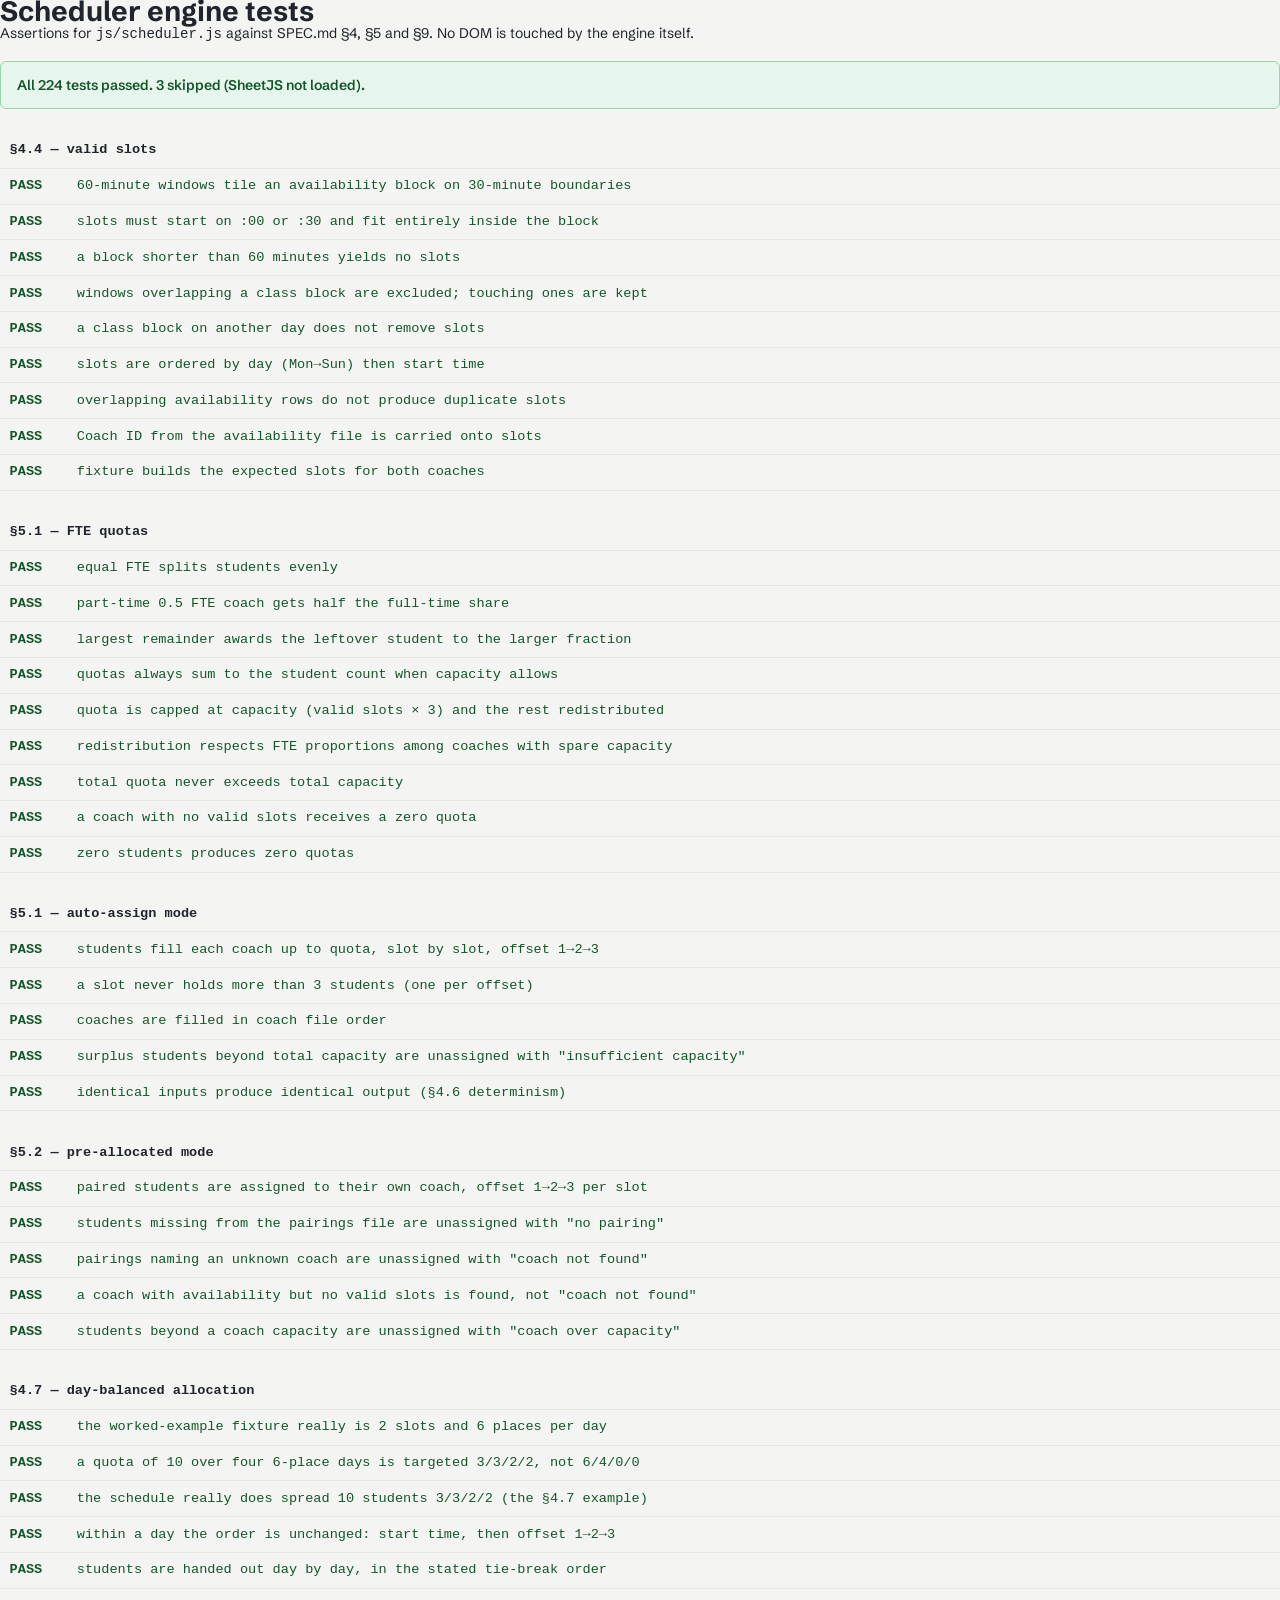
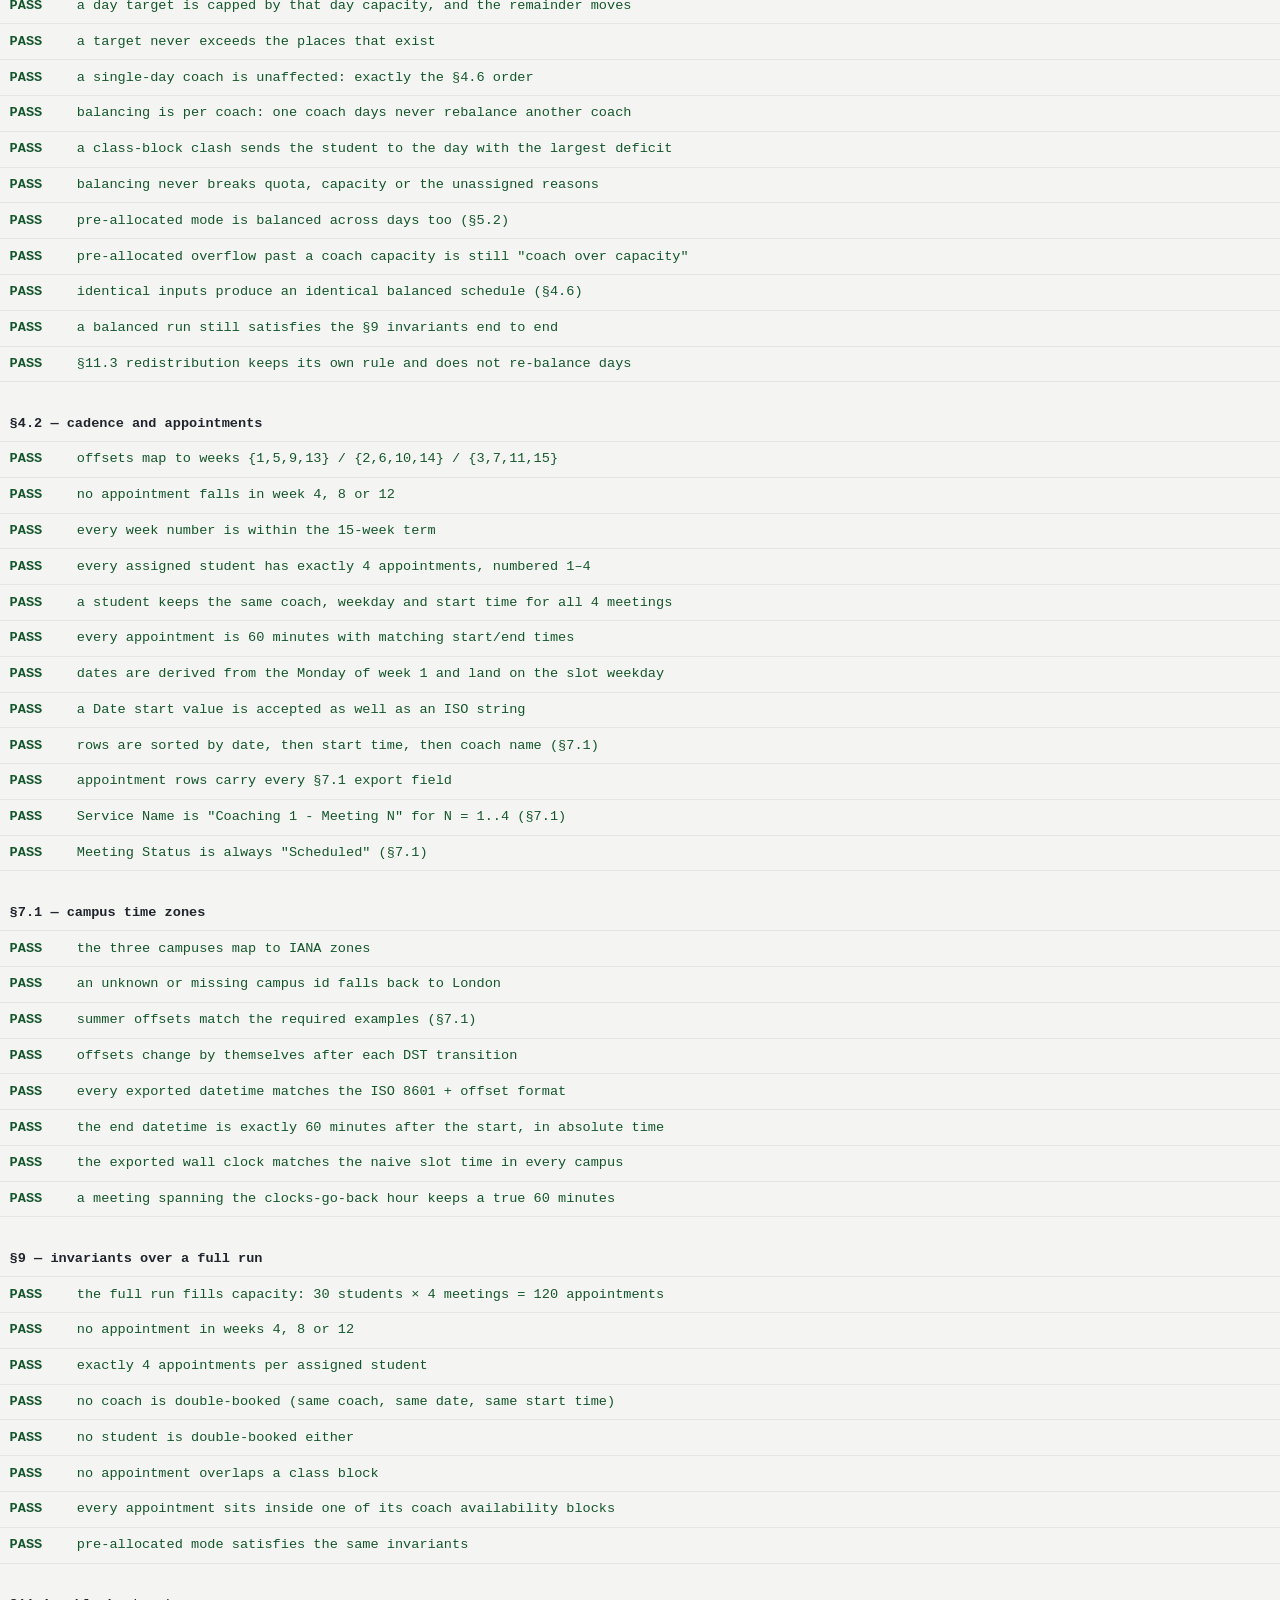
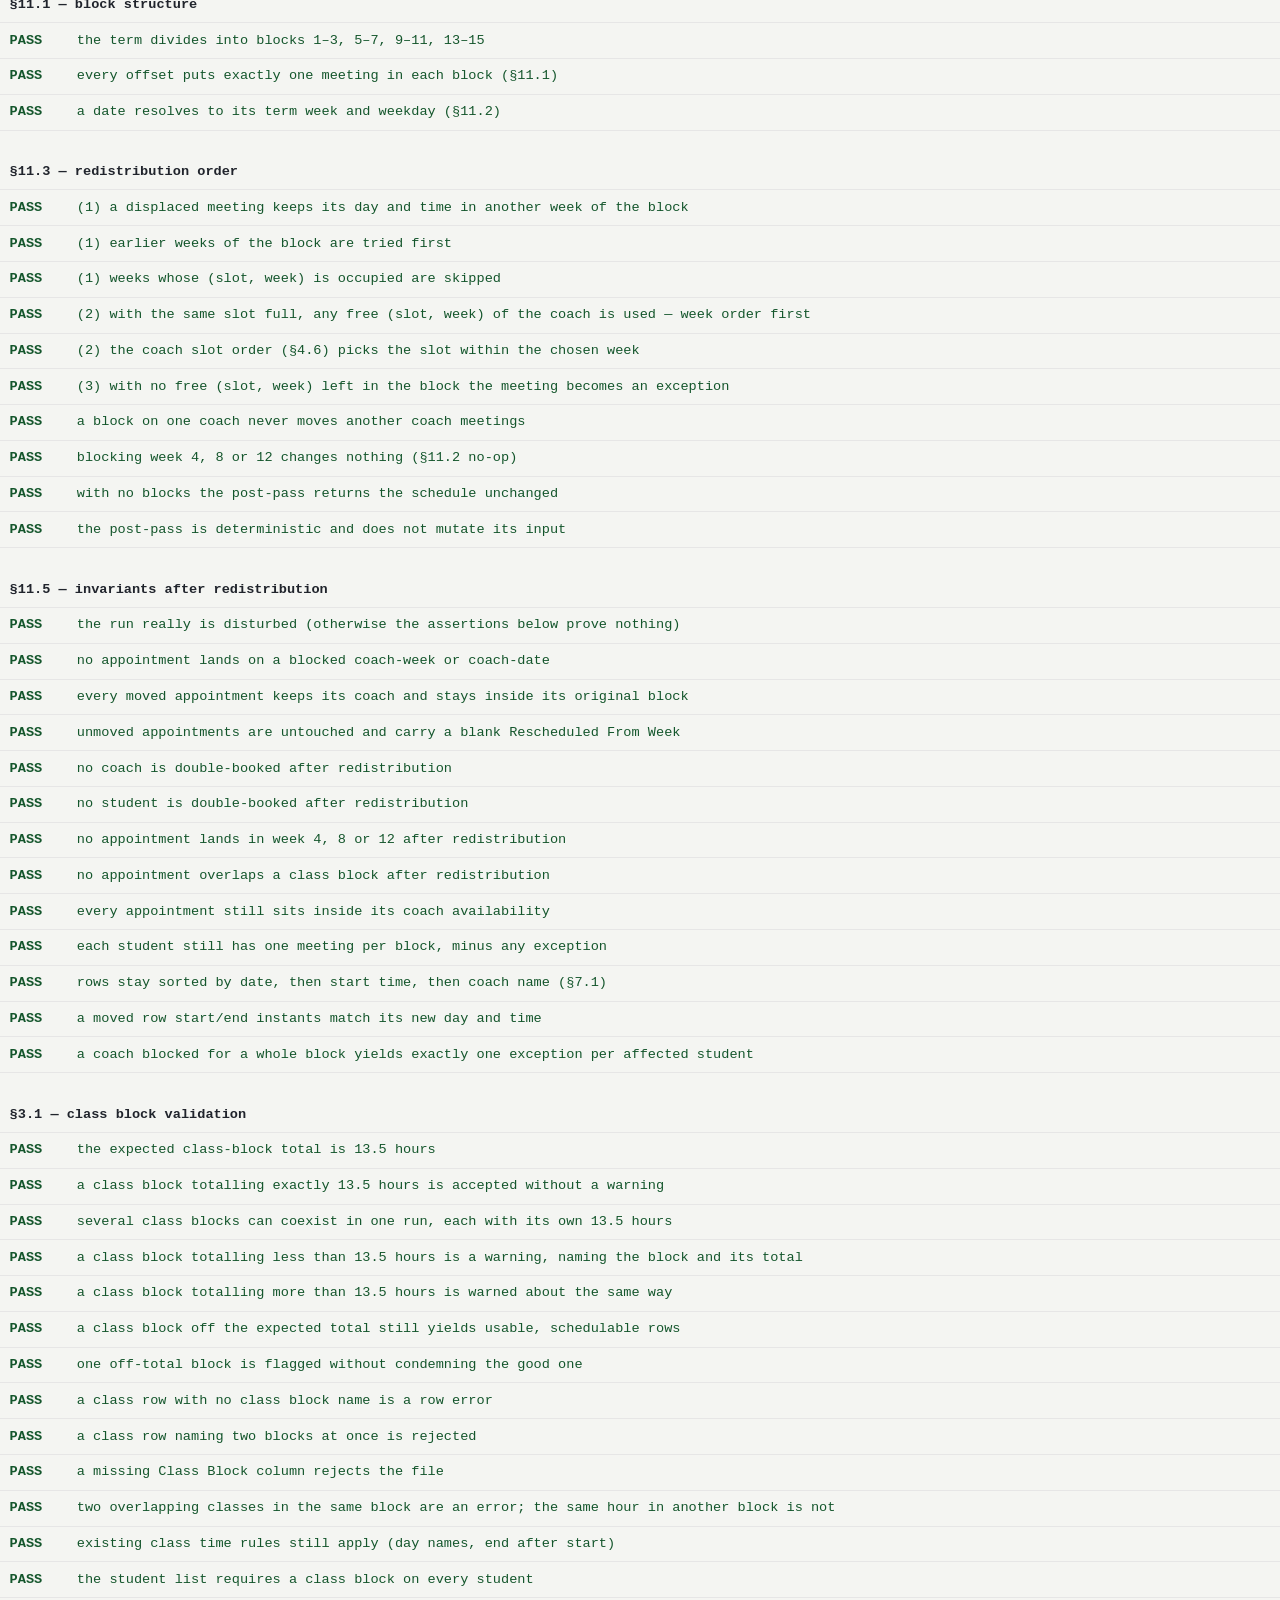
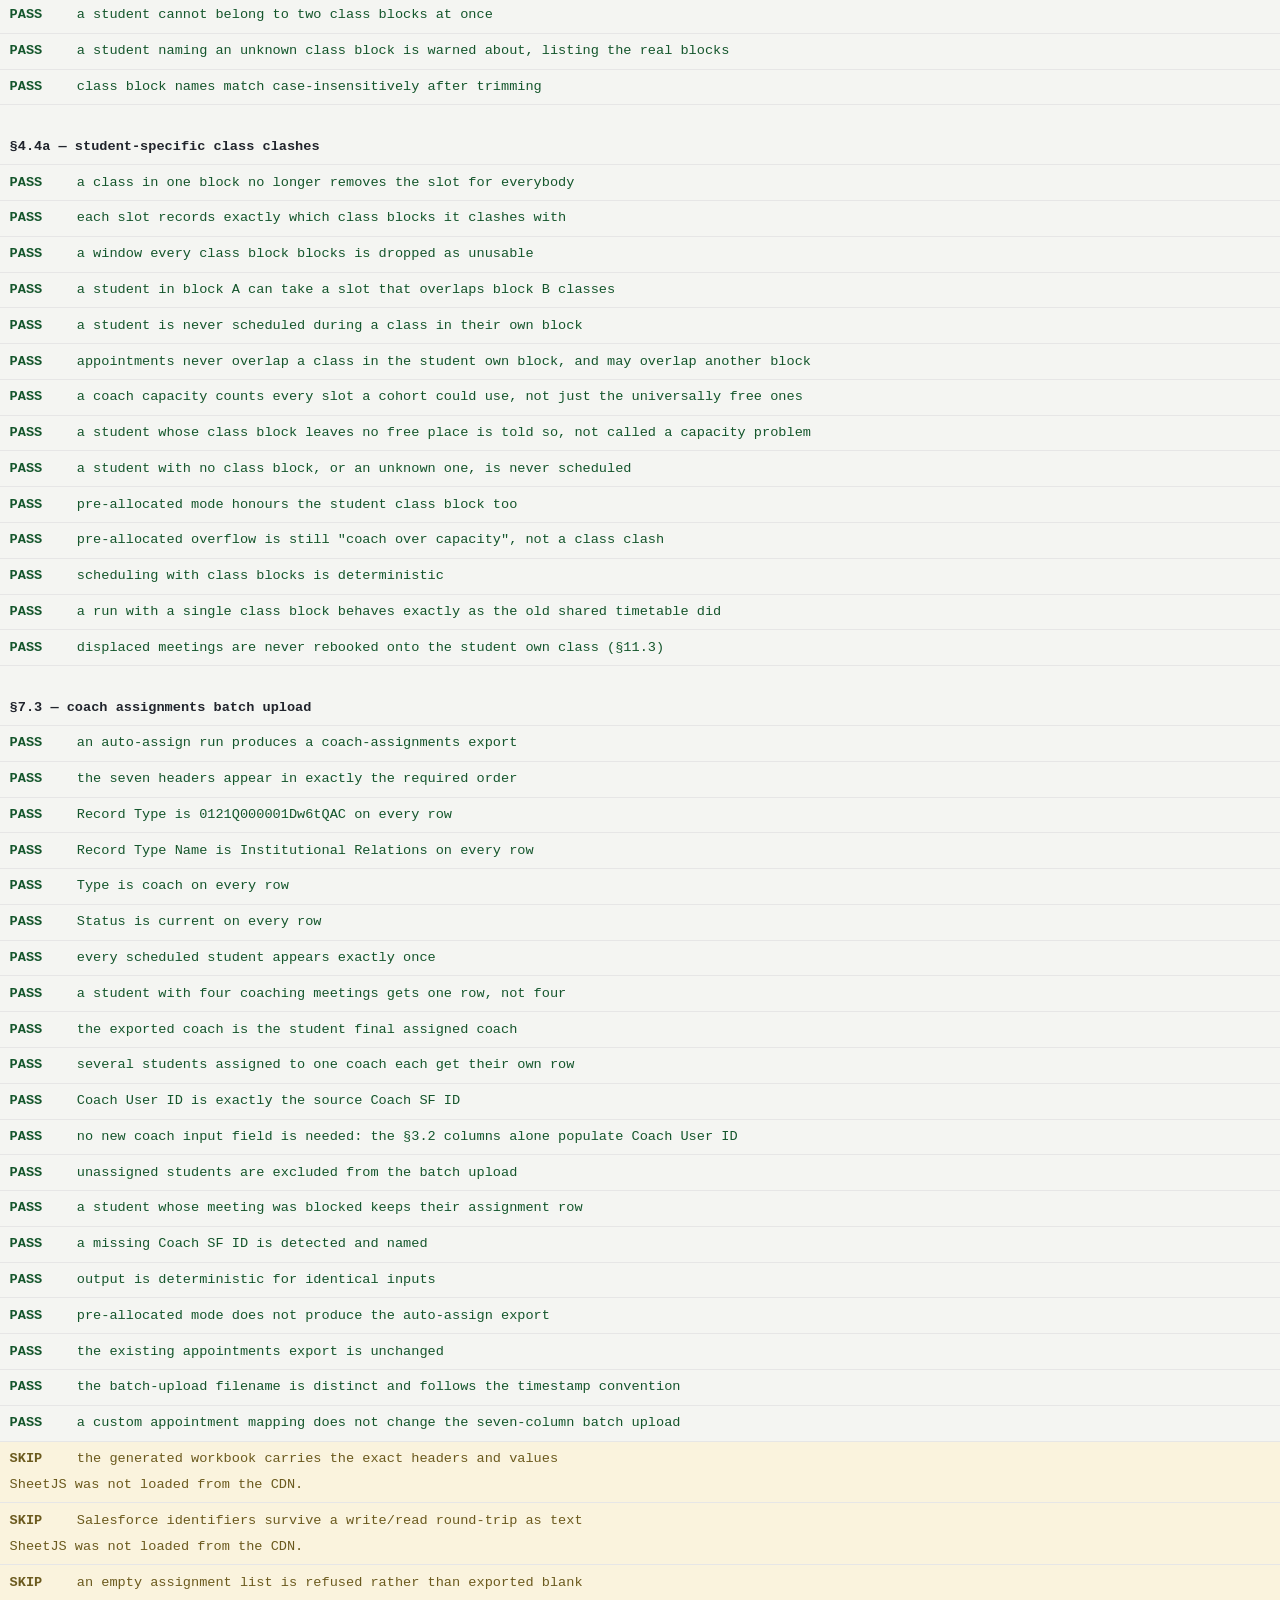
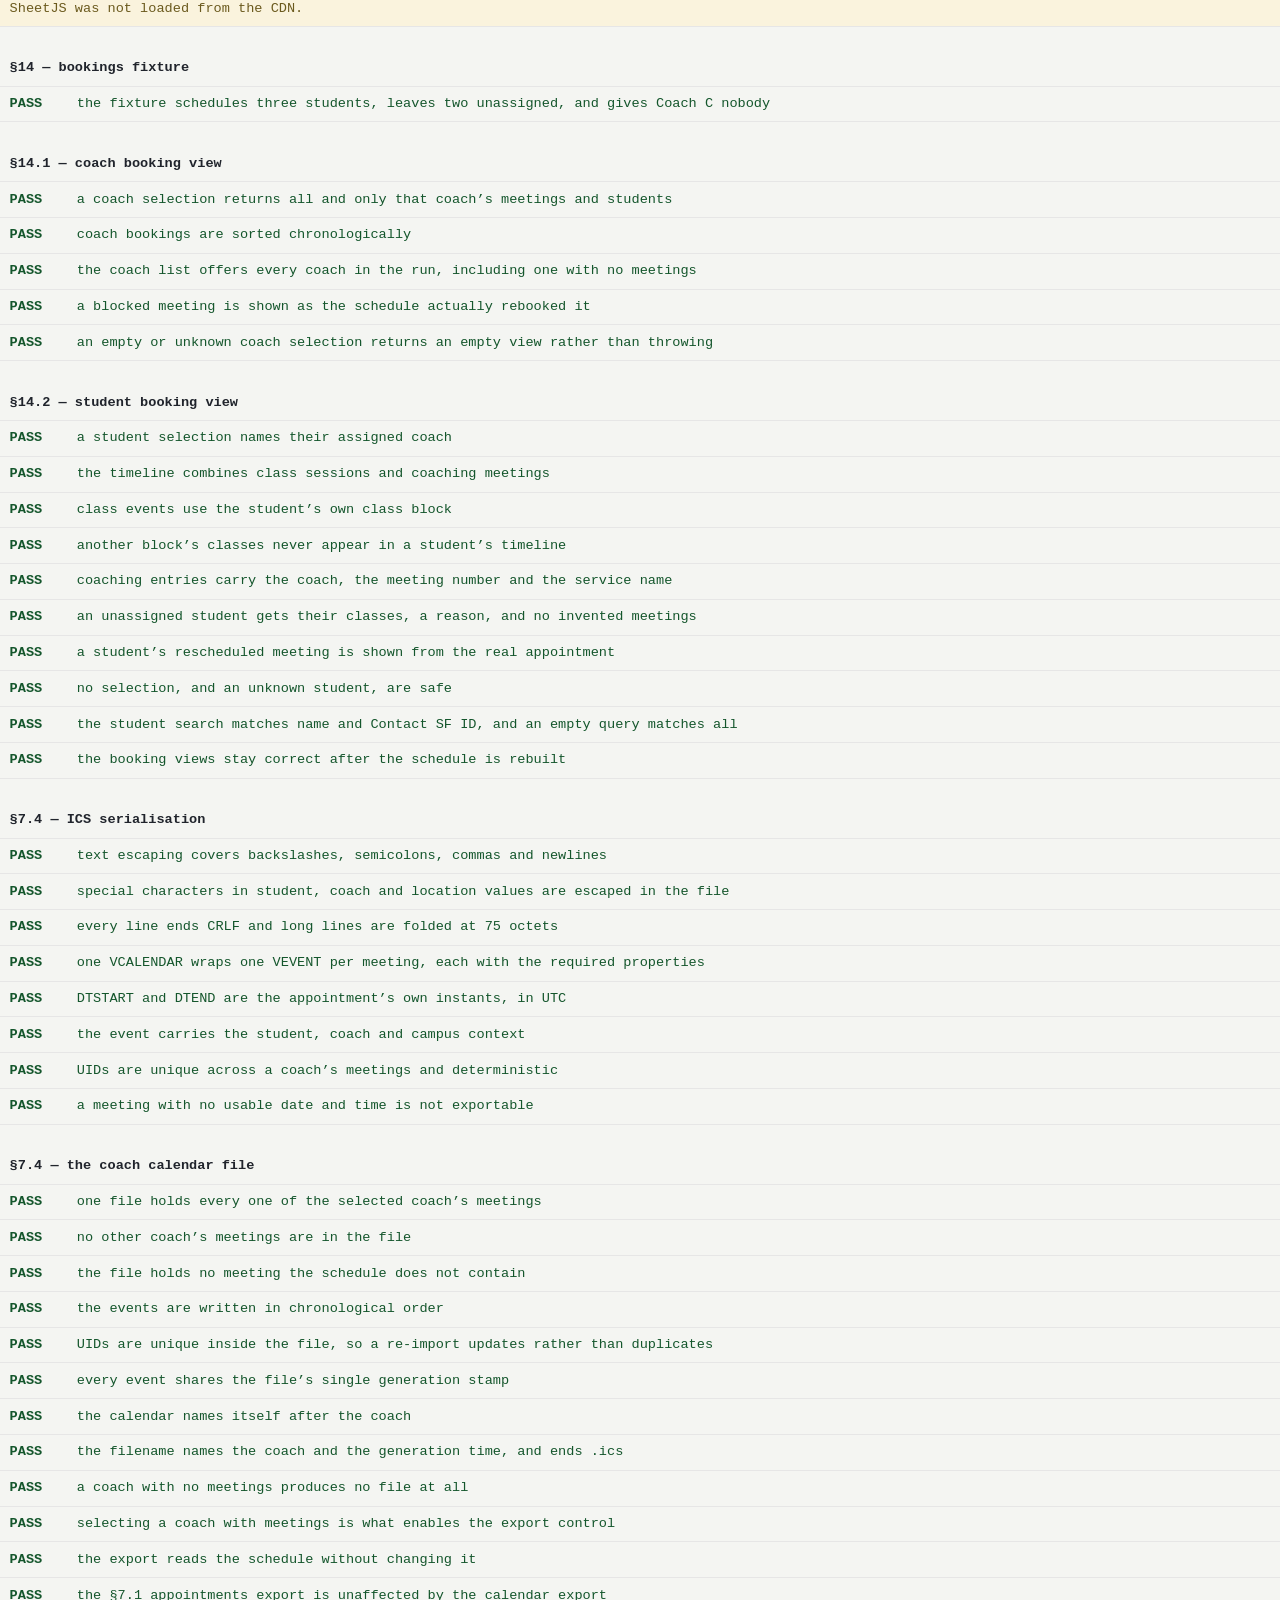
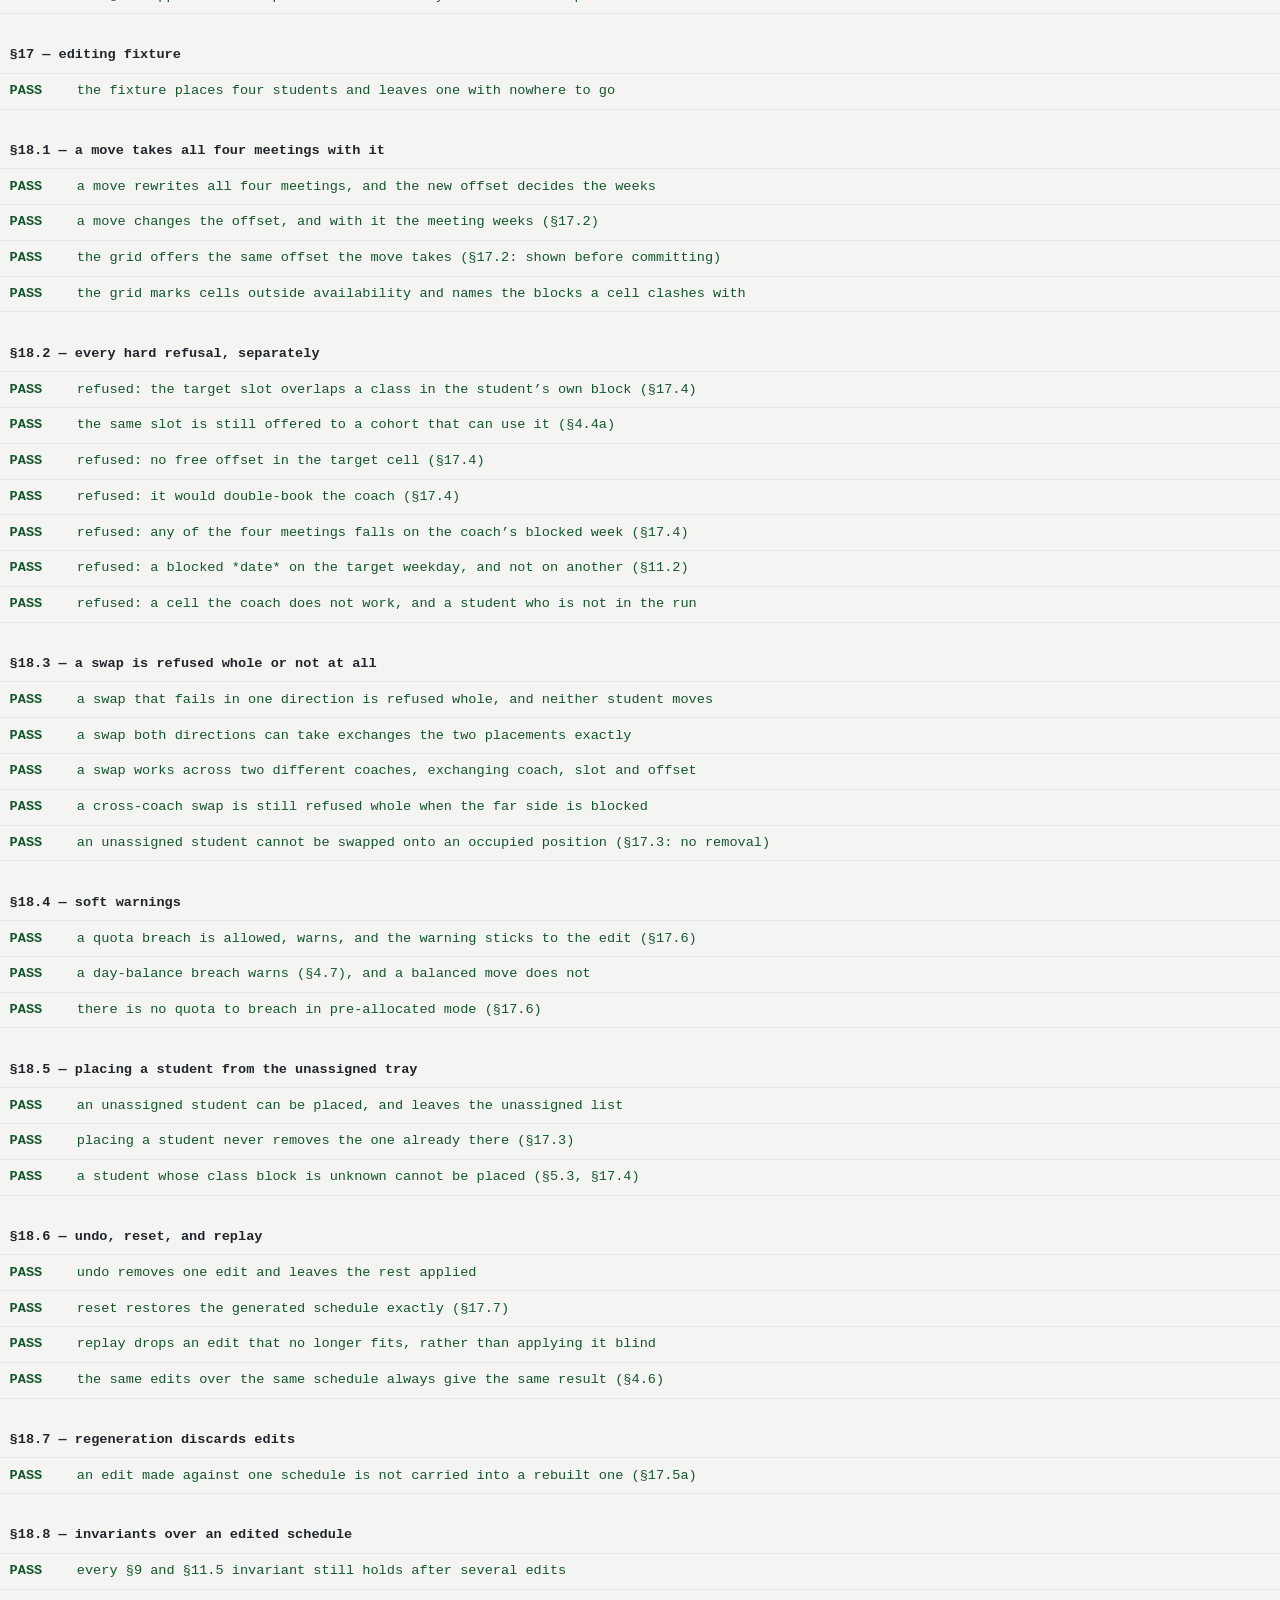
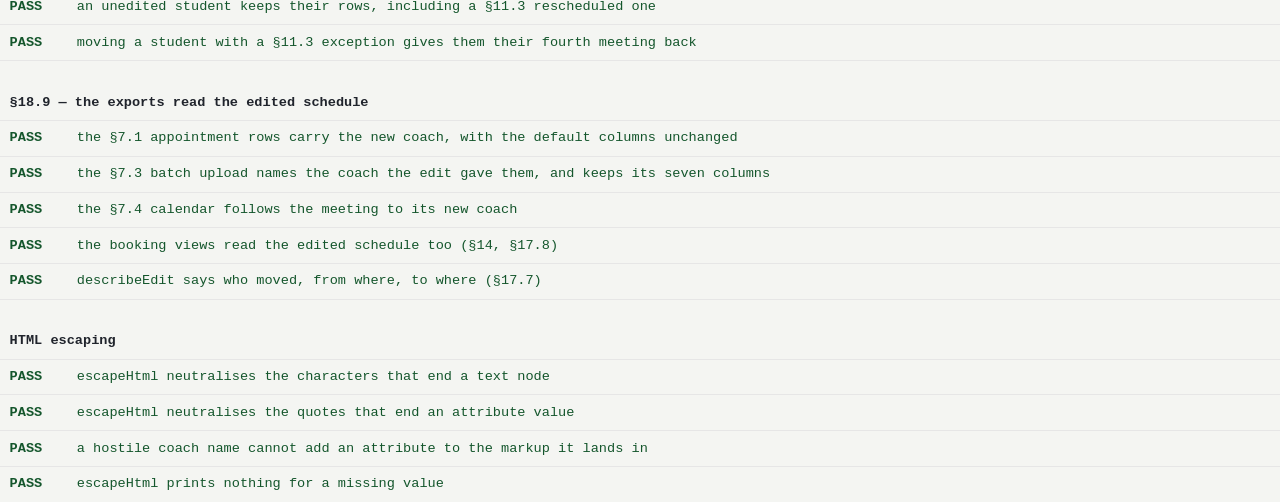
==== commit a098649a: "Cover the cross-coach swap in the tests Both existing swap tests happened to use two students of the" ====
--- a/tests.html
+++ b/tests.html
@@ -2646,6 +2646,55 @@
   assertEqual(apptsFor(edited.appointments, 'E2').length, 4);
 });
 
+test('a swap works across two different coaches, exchanging coach, slot and offset', () => {
+  // Ann is with Coach A on a Monday; Dee is with Coach B on a Tuesday. A swap
+  // is not a within-coach reshuffle: each takes the other's coach, day, start
+  // time and offset, so both sets of meeting weeks change too.
+  const annBefore = placementOf(ED_PLACEMENTS, 'E1');
+  const deeBefore = placementOf(ED_PLACEMENTS, 'E4');
+  assert(annBefore.coach !== deeBefore.coach, `the fixture really does span two coaches: ${annBefore.coach} / ${deeBefore.coach}`);
+
+  const swap = validateSwap(ED_CTX, ED_PLACEMENTS, { contactSfId: 'E1', withContactSfId: 'E4' });
+  assert(swap.ok, `refused: ${swap.refusal && swap.refusal.message}`);
+
+  const edited = buildEditedSchedule(ED, [swap.edit], ED_CTX);
+  assertEqual(positionLabel(edited.placements, 'E1'), `${deeBefore.coach}/${deeBefore.slot.day}/${minutesToTime(deeBefore.slot.start)}/${deeBefore.offset}`, 'Ann took Dee’s place with the other coach');
+  assertEqual(positionLabel(edited.placements, 'E4'), `${annBefore.coach}/${annBefore.slot.day}/${minutesToTime(annBefore.slot.start)}/${annBefore.offset}`, 'and Dee took Ann’s');
+
+  const annRows = apptsFor(edited.appointments, 'E1');
+  const deeRows = apptsFor(edited.appointments, 'E4');
+  assertEqual(annRows.length, 4, 'both still have four meetings');
+  assertEqual(deeRows.length, 4);
+  assert(annRows.every((r) => r.coachName === deeBefore.coach), 'every one of Ann’s rows names her new coach');
+  assert(deeRows.every((r) => r.coachName === annBefore.coach), 'and every one of Dee’s names hers');
+  assert(annRows.every((r) => r.coachSfId === 'C-B' && r.coachEmail === 'b@example.com'), 'the new coach’s SF ID and email travel with the rows');
+  assertDeep(annRows.map((r) => r.weekNumber).sort((a, b) => a - b), weeksForOffset(deeBefore.offset), 'Ann’s weeks are the ones her new offset gives');
+  assertDeep(deeRows.map((r) => r.weekNumber).sort((a, b) => a - b), weeksForOffset(annBefore.offset), 'and Dee’s likewise');
+
+  // And the §7.3 export follows both of them to their new coaches.
+  const rows = buildCoachAssignmentRows(edited.assignments);
+  assertEqual(rows.find((r) => r.studentName === 'Ann Adams').coachName, deeBefore.coach);
+  assertEqual(rows.find((r) => r.studentName === 'Dee Doyle').coachName, annBefore.coach);
+});
+
+test('a cross-coach swap is still refused whole when the far side is blocked', () => {
+  // Coach B is away in week 2, and Dee sits on offset 2 — weeks 2, 6, 10, 14 —
+  // so sending Ann there fails, and Dee must not move either.
+  const blocks = [{ coach: 'Coach B', week: 2 }];
+  const base = editRun({ blocks });
+  const context = editContext({ blocks });
+  const placements = placementsFromAssignments(base.assignments);
+  const before = shapeOf(placements);
+  const dee = placementOf(placements, 'E4');
+  assertEqual(dee.offset, 2, 'the fixture puts Dee on offset 2');
+
+  const swap = validateSwap(context, placements, { contactSfId: 'E1', withContactSfId: 'E4' });
+  assertEqual(swap.ok, false, 'the swap is refused');
+  assertEqual(swap.refusal.code, EDIT_REFUSALS.BLOCKED_WEEK);
+  assert(swap.refusal.message.includes('refused whole'), swap.refusal.message);
+  assertEqual(shapeOf(buildEditedSchedule(base, [], context).placements), before, 'and neither student moved');
+});
+
 test('an unassigned student cannot be swapped onto an occupied position (§17.3: no removal)', () => {
   const swap = validateSwap(ED_CTX, ED_PLACEMENTS, { contactSfId: 'E5', withContactSfId: 'E1', student: edStudent('E5') });
   assertEqual(swap.ok, false);
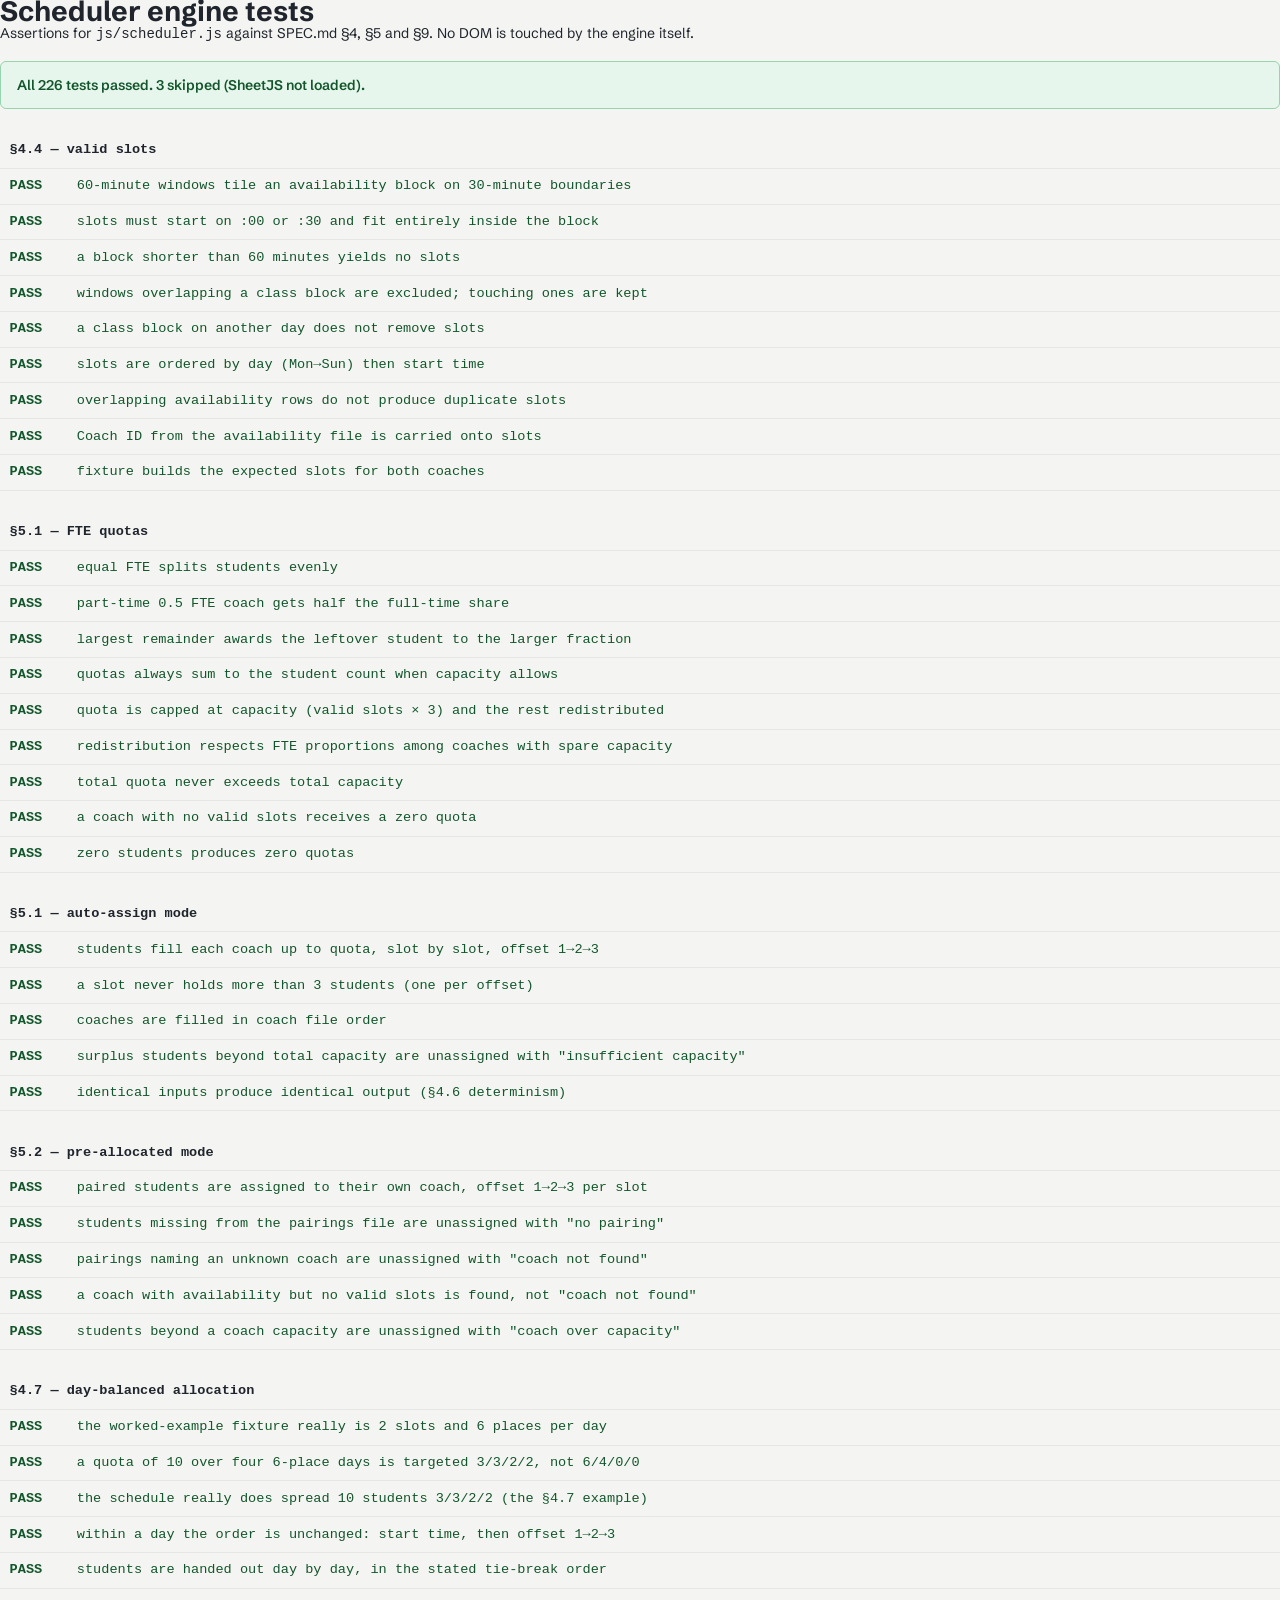
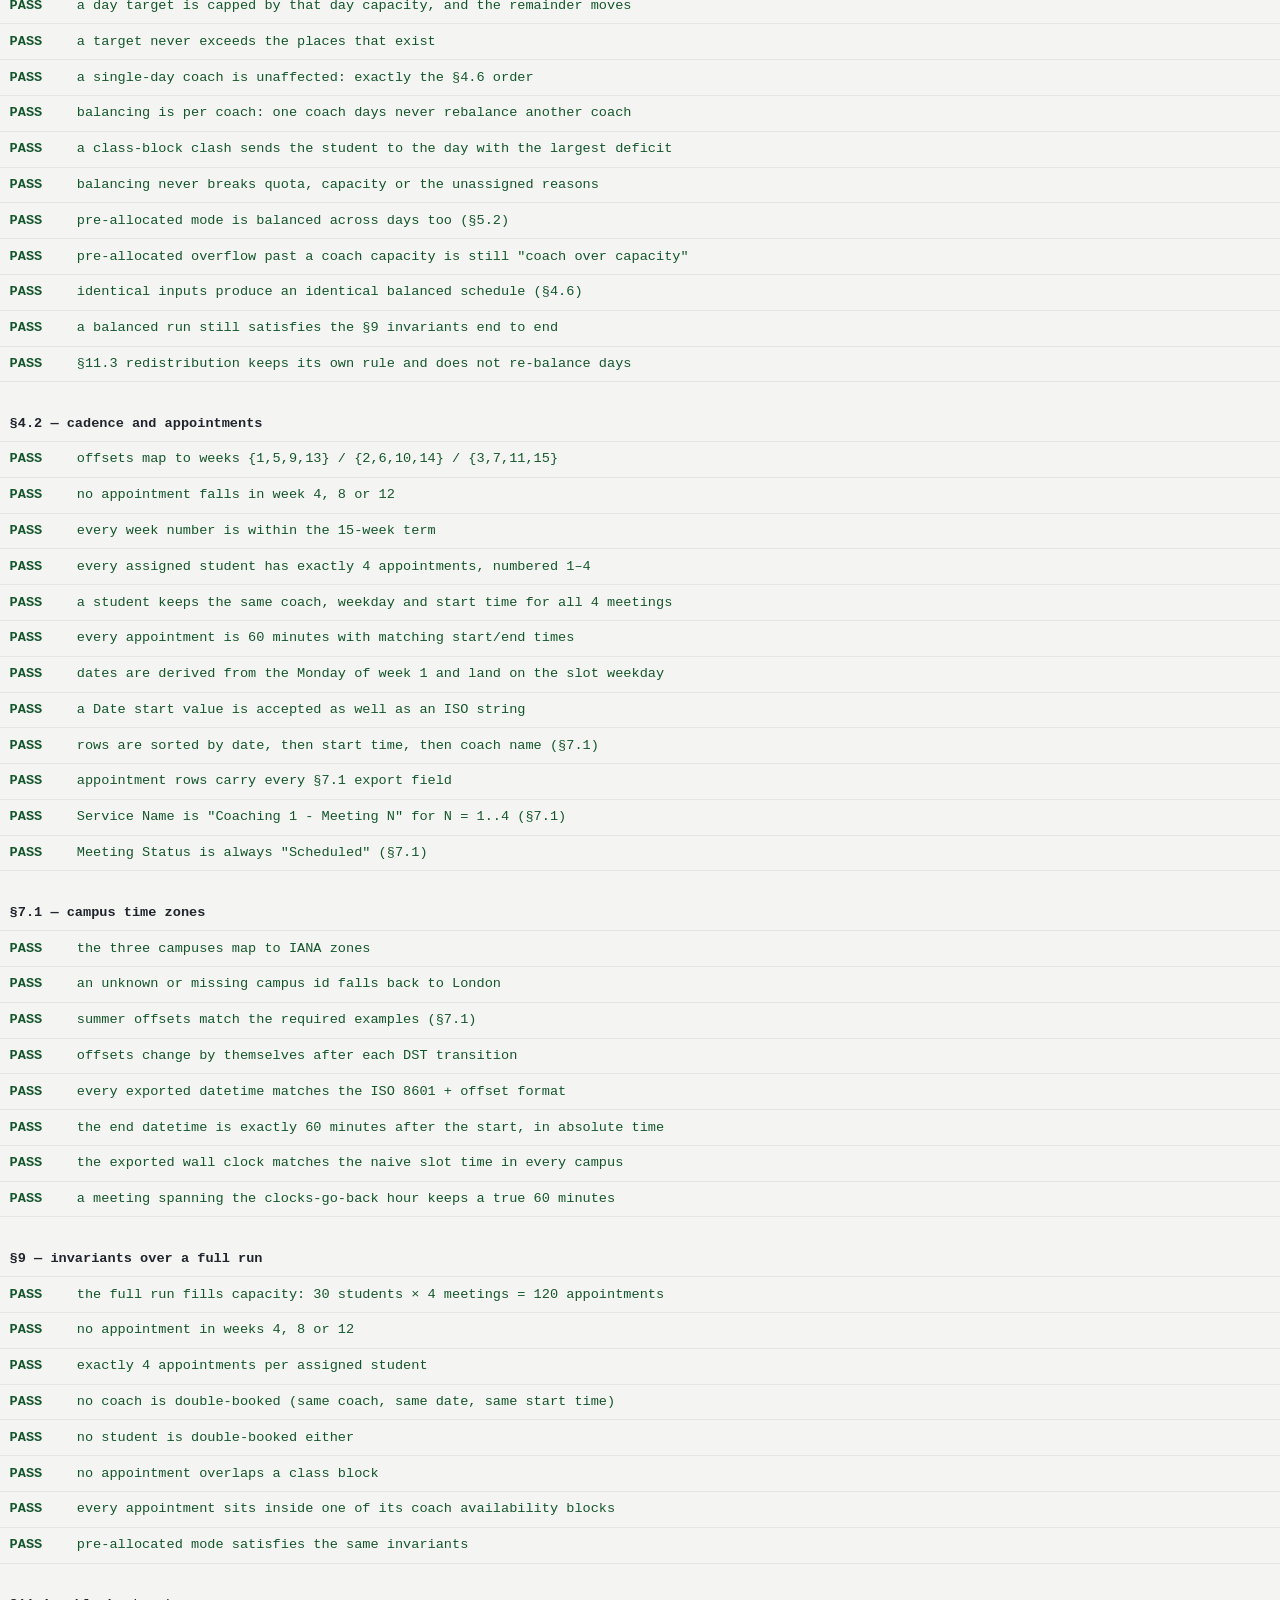
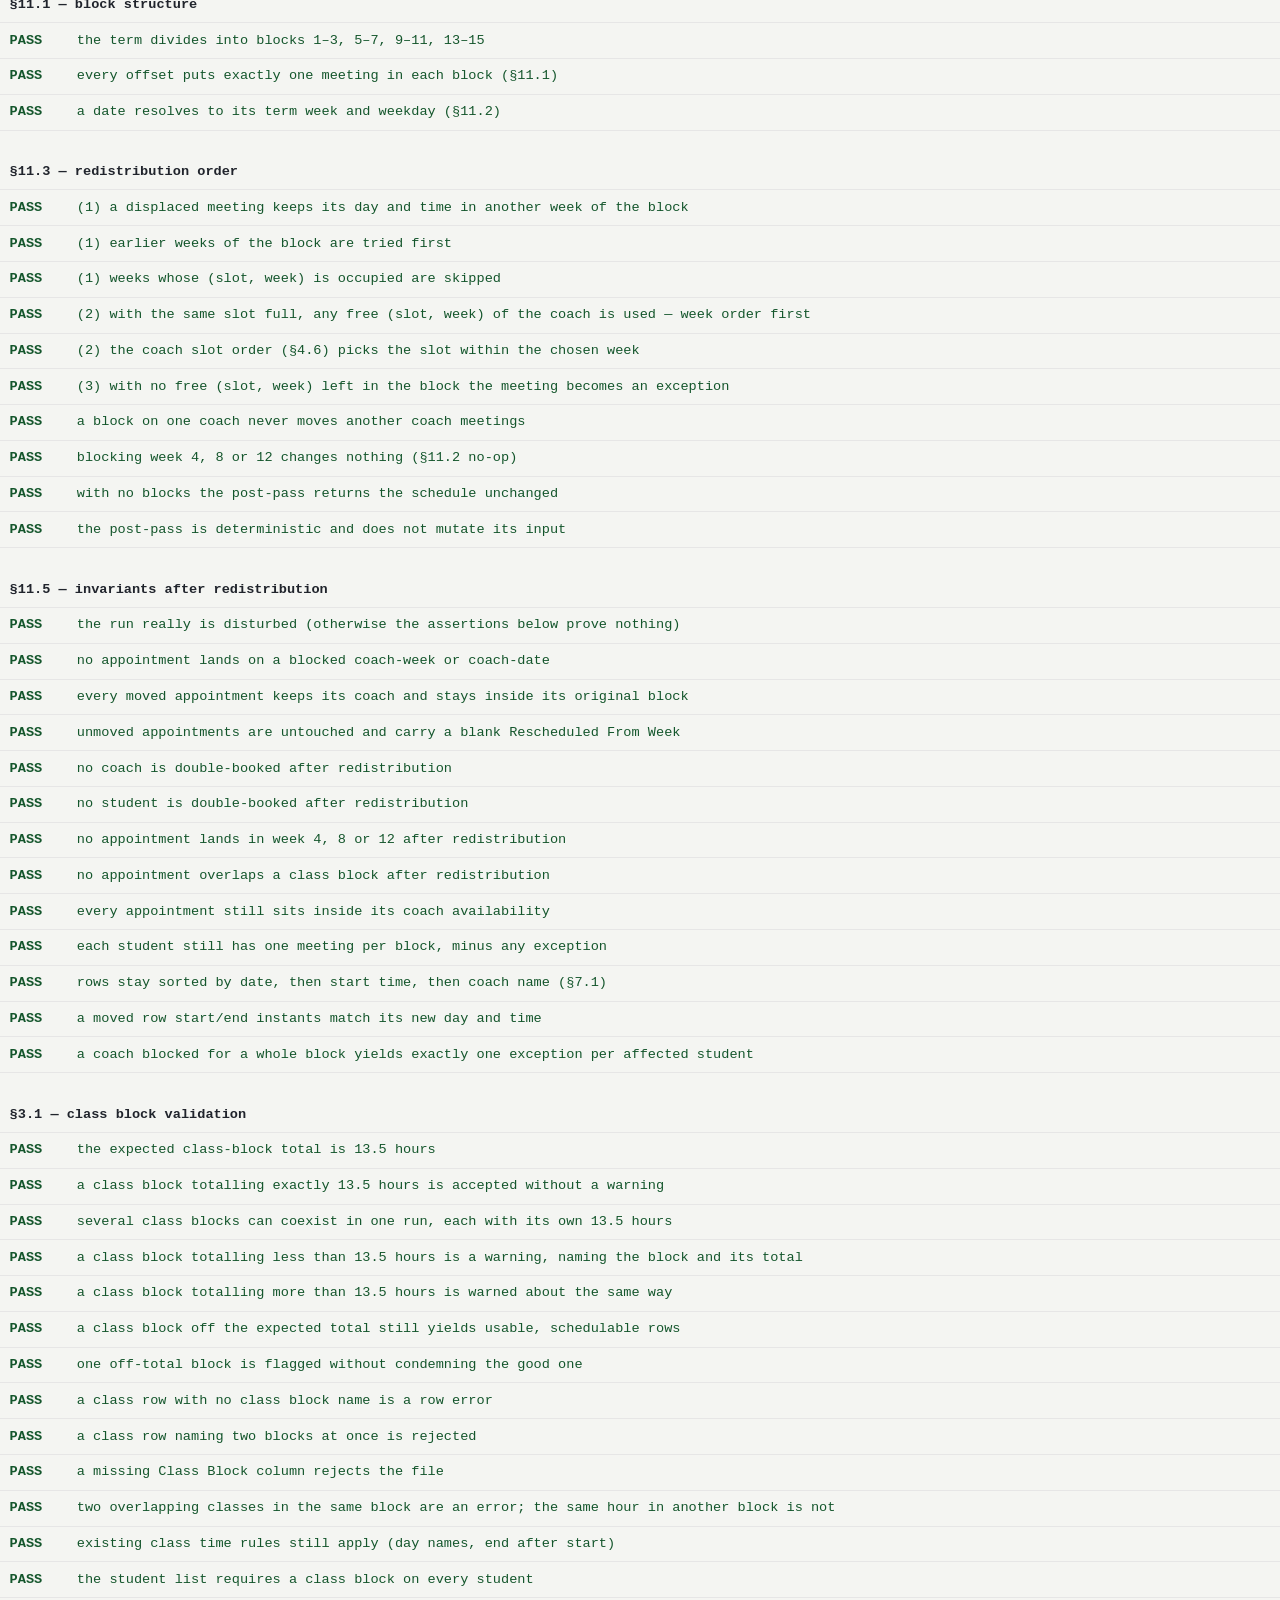
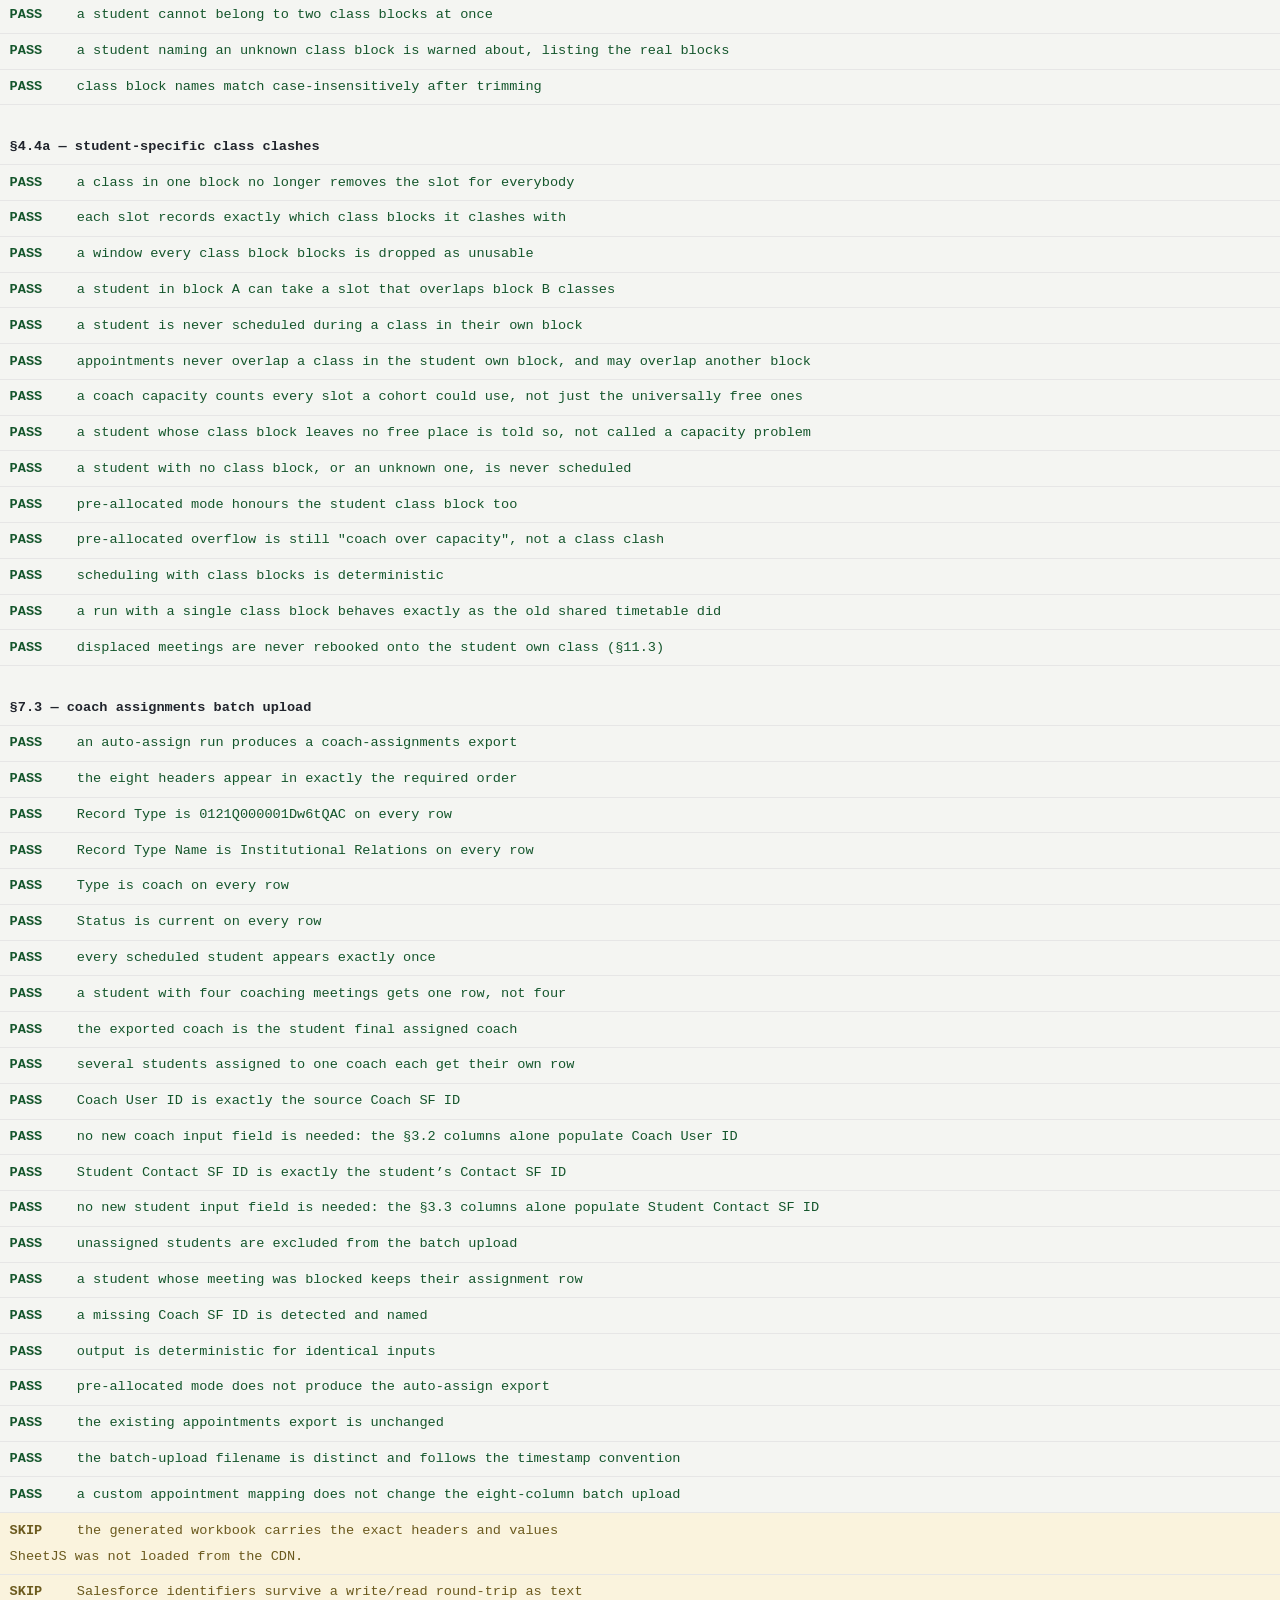
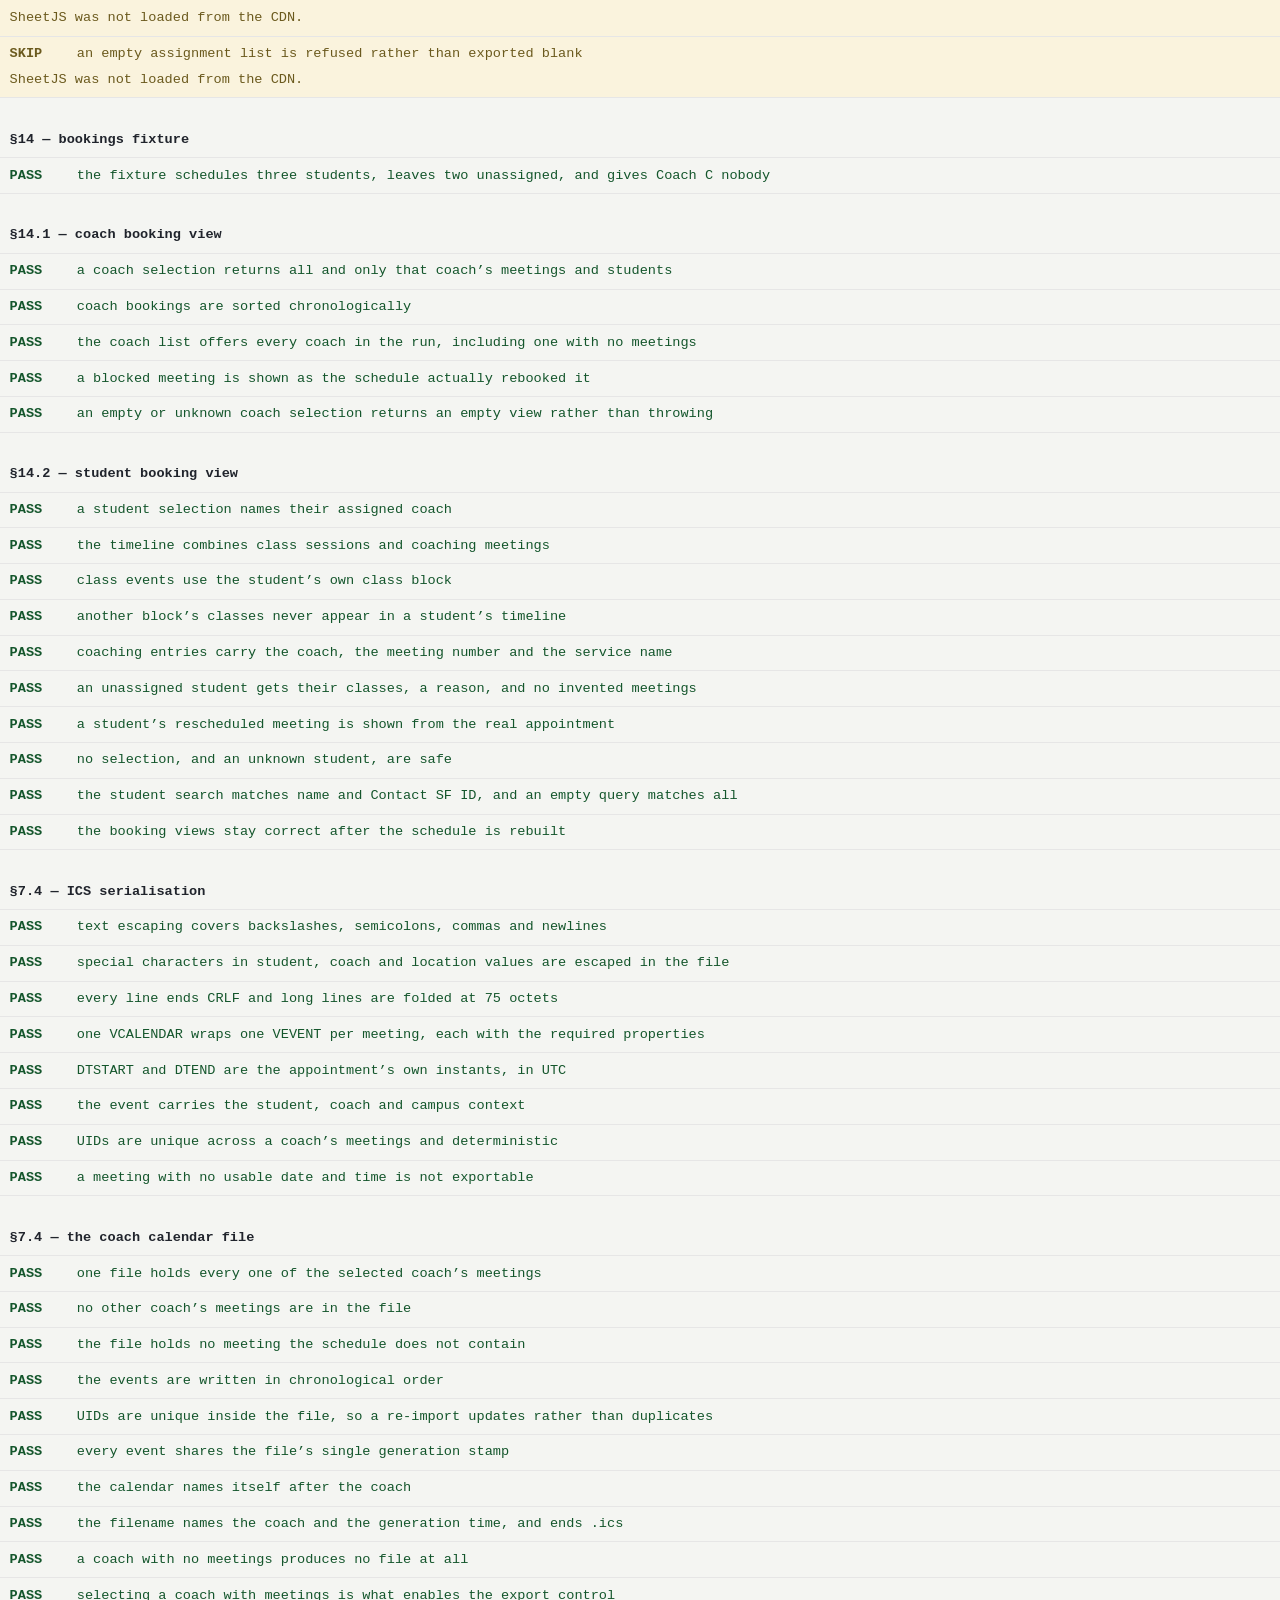
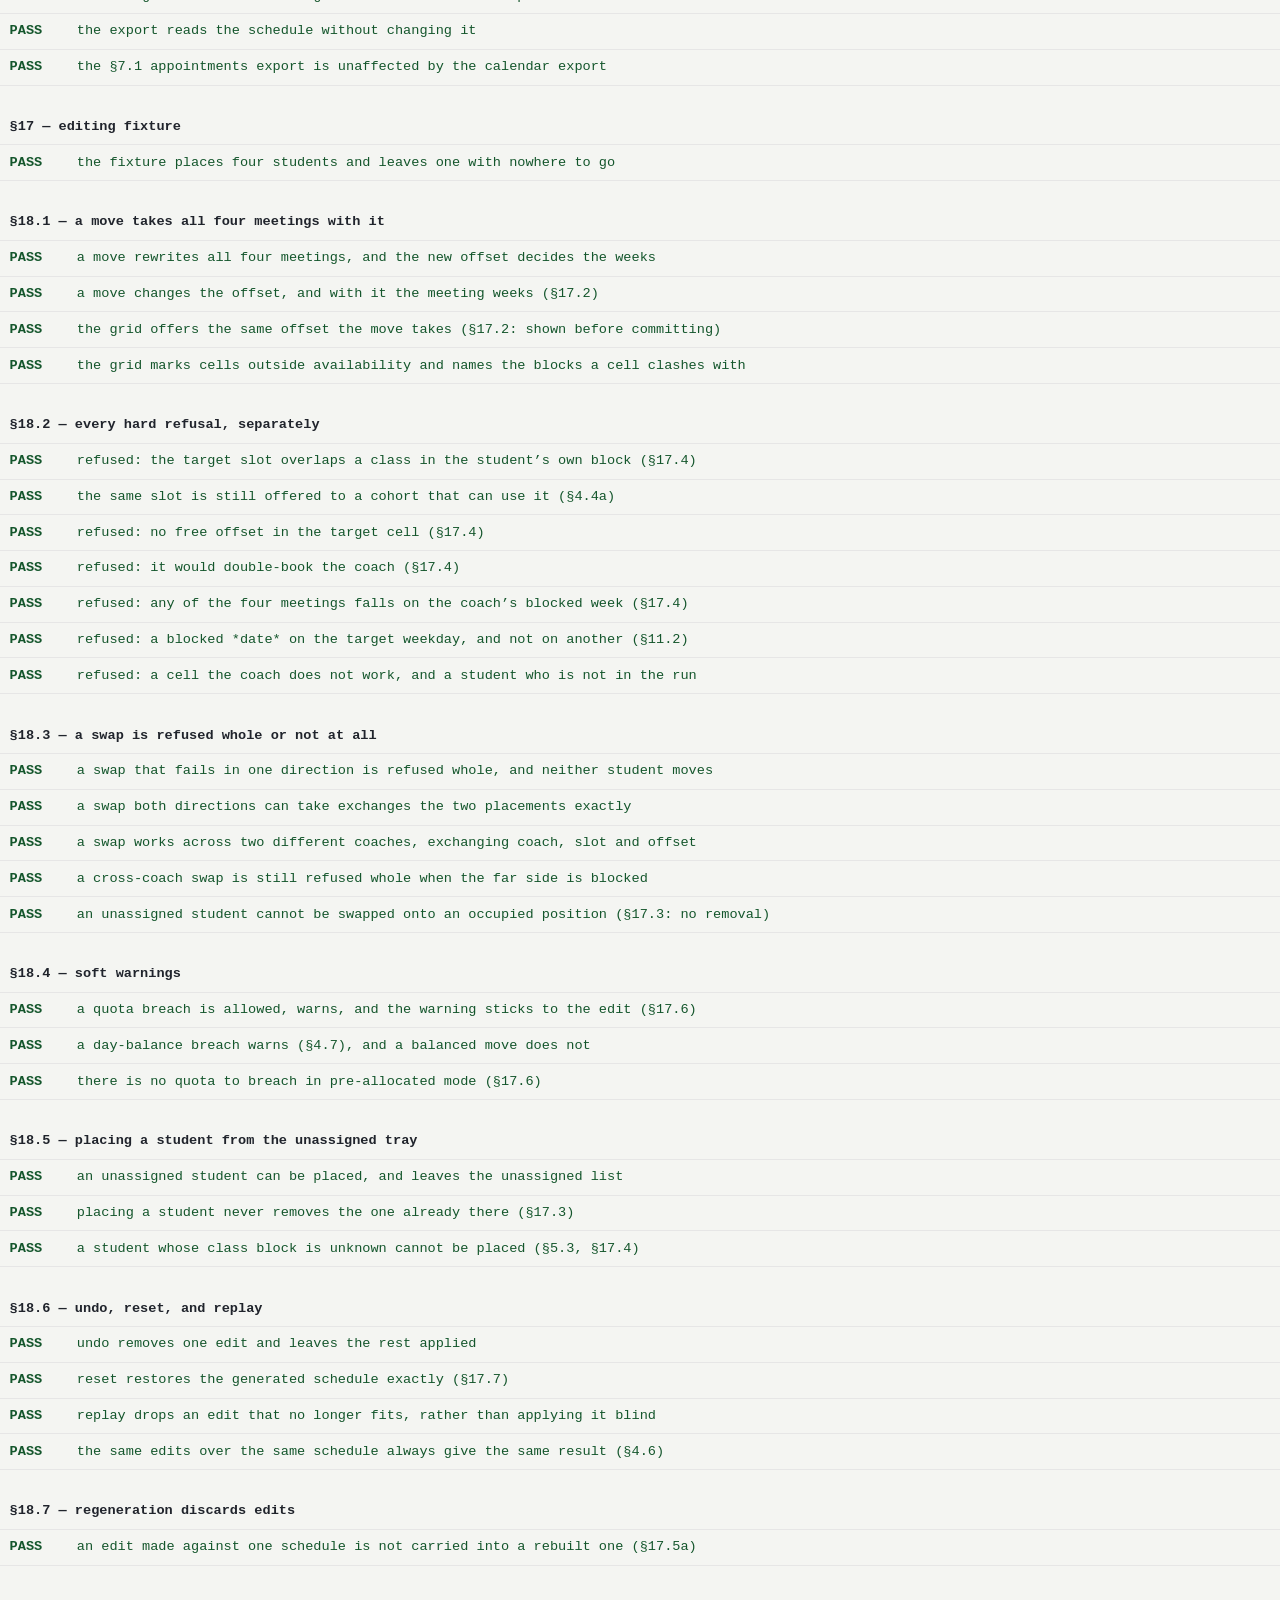
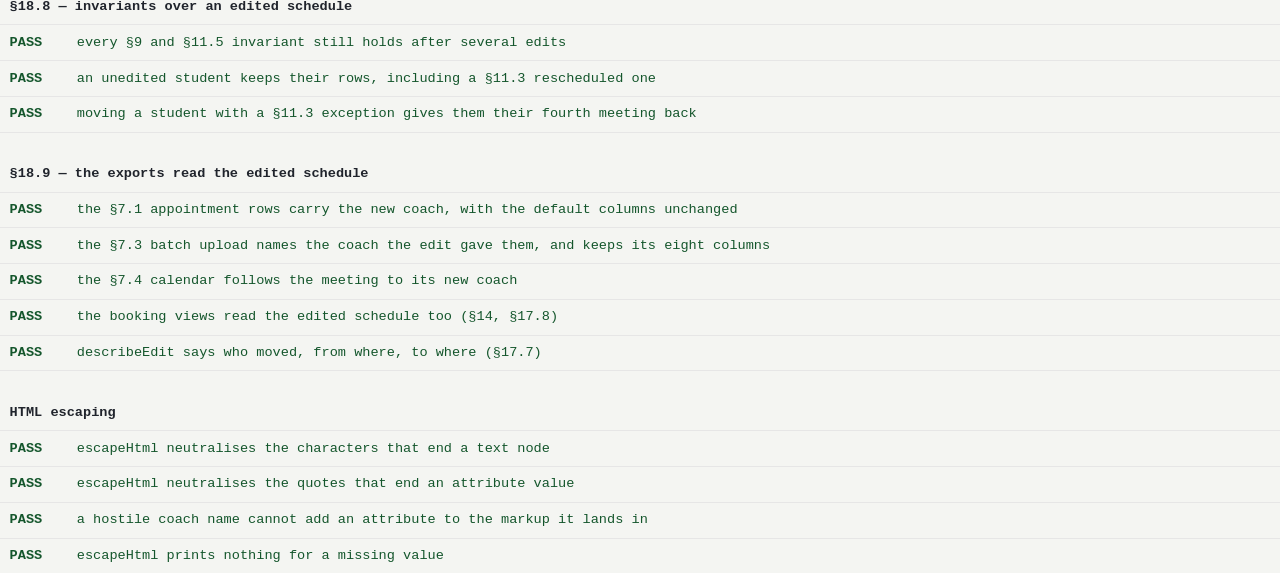
==== commit b6877b54: "Add Student Contact SF ID to the coach-assignments batch upload The §7.3 Salesforce batch upload nam" ====
--- a/tests.html
+++ b/tests.html
@@ -1642,9 +1642,10 @@
   assert(BU_AOA.length === BU_ROWS.length + 1, 'the sheet is a header row plus one row per student');
 });
 
-test('the seven headers appear in exactly the required order', () => {
+test('the eight headers appear in exactly the required order', () => {
   assertDeep(BU_AOA[0], [
     'Student Name',
+    'Student Contact SF ID',
     'Record Type',
     'Record Type Name',
     'Type',
@@ -1653,29 +1654,29 @@
     'Status',
   ]);
   assertDeep([...COACH_ASSIGNMENT_HEADERS], BU_AOA[0], 'the exported constant matches the sheet');
-  BU_AOA.forEach((row, i) => assertEqual(row.length, 7, `row ${i} has exactly seven cells`));
+  BU_AOA.forEach((row, i) => assertEqual(row.length, 8, `row ${i} has exactly eight cells`));
 });
 
 test('Record Type is 0121Q000001Dw6tQAC on every row', () => {
   assert(BU_ROWS.length > 0, 'there are rows to check');
   BU_ROWS.forEach((row) => assertEqual(row.recordType, '0121Q000001Dw6tQAC', 'Record Type constant'));
-  BU_AOA.slice(1).forEach((row) => assertEqual(row[1], '0121Q000001Dw6tQAC'));
+  BU_AOA.slice(1).forEach((row) => assertEqual(row[2], '0121Q000001Dw6tQAC'));
   assertEqual(COACH_ASSIGNMENT_CONSTANTS.recordType, '0121Q000001Dw6tQAC');
 });
 
 test('Record Type Name is Institutional Relations on every row', () => {
   BU_ROWS.forEach((row) => assertEqual(row.recordTypeName, 'Institutional Relations'));
-  BU_AOA.slice(1).forEach((row) => assertEqual(row[2], 'Institutional Relations'));
+  BU_AOA.slice(1).forEach((row) => assertEqual(row[3], 'Institutional Relations'));
 });
 
 test('Type is coach on every row', () => {
   BU_ROWS.forEach((row) => assertEqual(row.type, 'coach'));
-  BU_AOA.slice(1).forEach((row) => assertEqual(row[3], 'coach'));
+  BU_AOA.slice(1).forEach((row) => assertEqual(row[4], 'coach'));
 });
 
 test('Status is current on every row', () => {
   BU_ROWS.forEach((row) => assertEqual(row.status, 'current'));
-  BU_AOA.slice(1).forEach((row) => assertEqual(row[6], 'current'));
+  BU_AOA.slice(1).forEach((row) => assertEqual(row[7], 'current'));
 });
 
 test('every scheduled student appears exactly once', () => {
@@ -1748,6 +1749,40 @@
   const rows = buildCoachAssignmentRows(run.assignments);
   assertEqual(rows.length, 1);
   assertEqual(rows[0].coachUserId, '005ZZ000009ZZZAA1');
+});
+
+test('Student Contact SF ID is exactly the student’s Contact SF ID', () => {
+  const idByName = new Map(BU_STUDENTS.map((student) => [student.studentName, student.contactSfId]));
+  BU_ROWS.forEach((row) => {
+    assertEqual(row.contactSfId, idByName.get(row.studentName), `${row.studentName} Contact SF ID`);
+    assert(row.contactSfId !== '', 'and it is never blank');
+  });
+  // And identical to the value the scheduler carried on the assignment.
+  BU_RUN.assignments.forEach(({ student }) => {
+    const row = BU_ROWS.find((r) => r.studentName === student.studentName);
+    assertEqual(row.contactSfId, student.contactSfId, 'Student Contact SF ID equals student.contactSfId');
+  });
+  const ids = BU_ROWS.map((row) => row.contactSfId);
+  assertEqual(new Set(ids).size, ids.length, 'one row per student means one id per row');
+  // Column 2 of the sheet, immediately after Student Name.
+  assertEqual(BU_AOA[0][1], 'Student Contact SF ID');
+  BU_AOA.slice(1).forEach((row, i) => assertEqual(row[1], BU_ROWS[i].contactSfId, `sheet row ${i + 1}`));
+});
+
+test('no new student input field is needed: the §3.3 columns alone populate Student Contact SF ID', () => {
+  // Exactly the SPEC.md §3.3 student shape — no studentContactSfId anywhere.
+  const studentRow = {
+    contactSfId: '003XX000004TmiQQAS',
+    studentName: 'Solo Student',
+    studentEmail: 'solo@example.com',
+  };
+  assert(!('studentContactSfId' in studentRow), 'the input shape has no batch-upload-specific field');
+  const availability = [avail('Coach S', 'Monday', '09:00', '11:00', '005SS000009SSSAA1', 's@example.com')];
+  const slots = buildSlots(availability, []);
+  const run = batchUploadRun([studentRow], slots, availability);
+  const rows = buildCoachAssignmentRows(run.assignments);
+  assertEqual(rows.length, 1);
+  assertEqual(rows[0].contactSfId, '003XX000004TmiQQAS');
 });
 
 test('unassigned students are excluded from the batch upload', () => {
@@ -1861,7 +1896,7 @@
   assertEqual(buildCoachAssignmentsFilename(new Date(2026, 8, 7, 9, 5)), 'coach_assignments_2026-09-07_0905.xlsx');
 });
 
-test('a custom appointment mapping does not change the seven-column batch upload', () => {
+test('a custom appointment mapping does not change the eight-column batch upload', () => {
   const custom = [
     { ...createConstantColumn('Record Type', 'something else'), id: 'c1' },
     { id: 'coachName', type: 'field', field: 'coachName', header: 'Renamed coach', included: true },
@@ -1875,7 +1910,7 @@
   // built before the custom mapping existed.
   assertDeep(buildCoachAssignmentAoa(BU_RUN.assignments), BU_AOA);
   assertDeep(buildCoachAssignmentAoa(BU_RUN.assignments)[0], [...COACH_ASSIGNMENT_HEADERS]);
-  assertEqual(buildCoachAssignmentAoa(BU_RUN.assignments)[1][1], '0121Q000001Dw6tQAC', 'the constant is not overridden');
+  assertEqual(buildCoachAssignmentAoa(BU_RUN.assignments)[1][2], '0121Q000001Dw6tQAC', 'the constant is not overridden');
 });
 
 testWithXLSX('the generated workbook carries the exact headers and values', () => {
@@ -1888,6 +1923,7 @@
   aoa.slice(1).forEach((row, i) => {
     assertDeep(row, [
       BU_ROWS[i].studentName,
+      BU_ROWS[i].contactSfId,
       '0121Q000001Dw6tQAC',
       'Institutional Relations',
       'coach',
@@ -1902,20 +1938,24 @@
   // An all-digit id is the case Excel would otherwise reformat as a number.
   const availability = [avail('Coach N', 'Monday', '09:00', '11:00', '0051234567890123', 'n@example.com')];
   const slots = buildSlots(availability, []);
-  const run = batchUploadRun(students(1, 'N'), slots, availability);
+  // The student's Contact SF ID is all digits too, for the same reason.
+  const numericStudent = [{ ...students(1, 'N')[0], contactSfId: '0012345678901234' }];
+  const run = batchUploadRun(numericStudent, slots, availability);
   const workbook = buildCoachAssignmentsWorkbook(run.assignments, 'auto');
   const sheet = workbook.Sheets['Coach Assignments'];
 
-  ['B2', 'F2'].forEach((address) => {
+  ['B2', 'C2', 'G2'].forEach((address) => {
     assertEqual(sheet[address].t, 's', `${address} is a text cell`);
     assertEqual(sheet[address].z, undefined, `${address} carries no number format`);
   });
 
   const roundTripped = XLSX.read(XLSX.write(workbook, { type: 'array', bookType: 'xlsx' }), { type: 'array' });
   const rows = XLSX.utils.sheet_to_json(roundTripped.Sheets['Coach Assignments'], { header: 1, raw: true });
-  assertEqual(rows[1][1], '0121Q000001Dw6tQAC', 'Record Type survives the round-trip unchanged');
-  assertEqual(rows[1][5], '0051234567890123', 'a numeric-looking Coach User ID keeps its leading zeros');
-  assertEqual(typeof rows[1][5], 'string', 'and stays a string');
+  assertEqual(rows[1][2], '0121Q000001Dw6tQAC', 'Record Type survives the round-trip unchanged');
+  assertEqual(rows[1][6], '0051234567890123', 'a numeric-looking Coach User ID keeps its leading zeros');
+  assertEqual(typeof rows[1][6], 'string', 'and stays a string');
+  assertEqual(rows[1][1], '0012345678901234', 'a numeric-looking Student Contact SF ID keeps its leading zeros too');
+  assertEqual(typeof rows[1][1], 'string', 'and stays a string');
 });
 
 testWithXLSX('an empty assignment list is refused rather than exported blank', () => {
@@ -3036,7 +3076,7 @@
   );
 });
 
-test('the §7.3 batch upload names the coach the edit gave them, and keeps its seven columns', () => {
+test('the §7.3 batch upload names the coach the edit gave them, and keeps its eight columns', () => {
   const edit = move(ED_CTX, ED_PLACEMENTS, { contactSfId: 'E1', coach: 'Coach B', day: 'Tuesday', start: t('11:00') });
   const edited = buildEditedSchedule(ED, [edit.edit], ED_CTX);
   const rows = buildCoachAssignmentRows(edited.assignments);
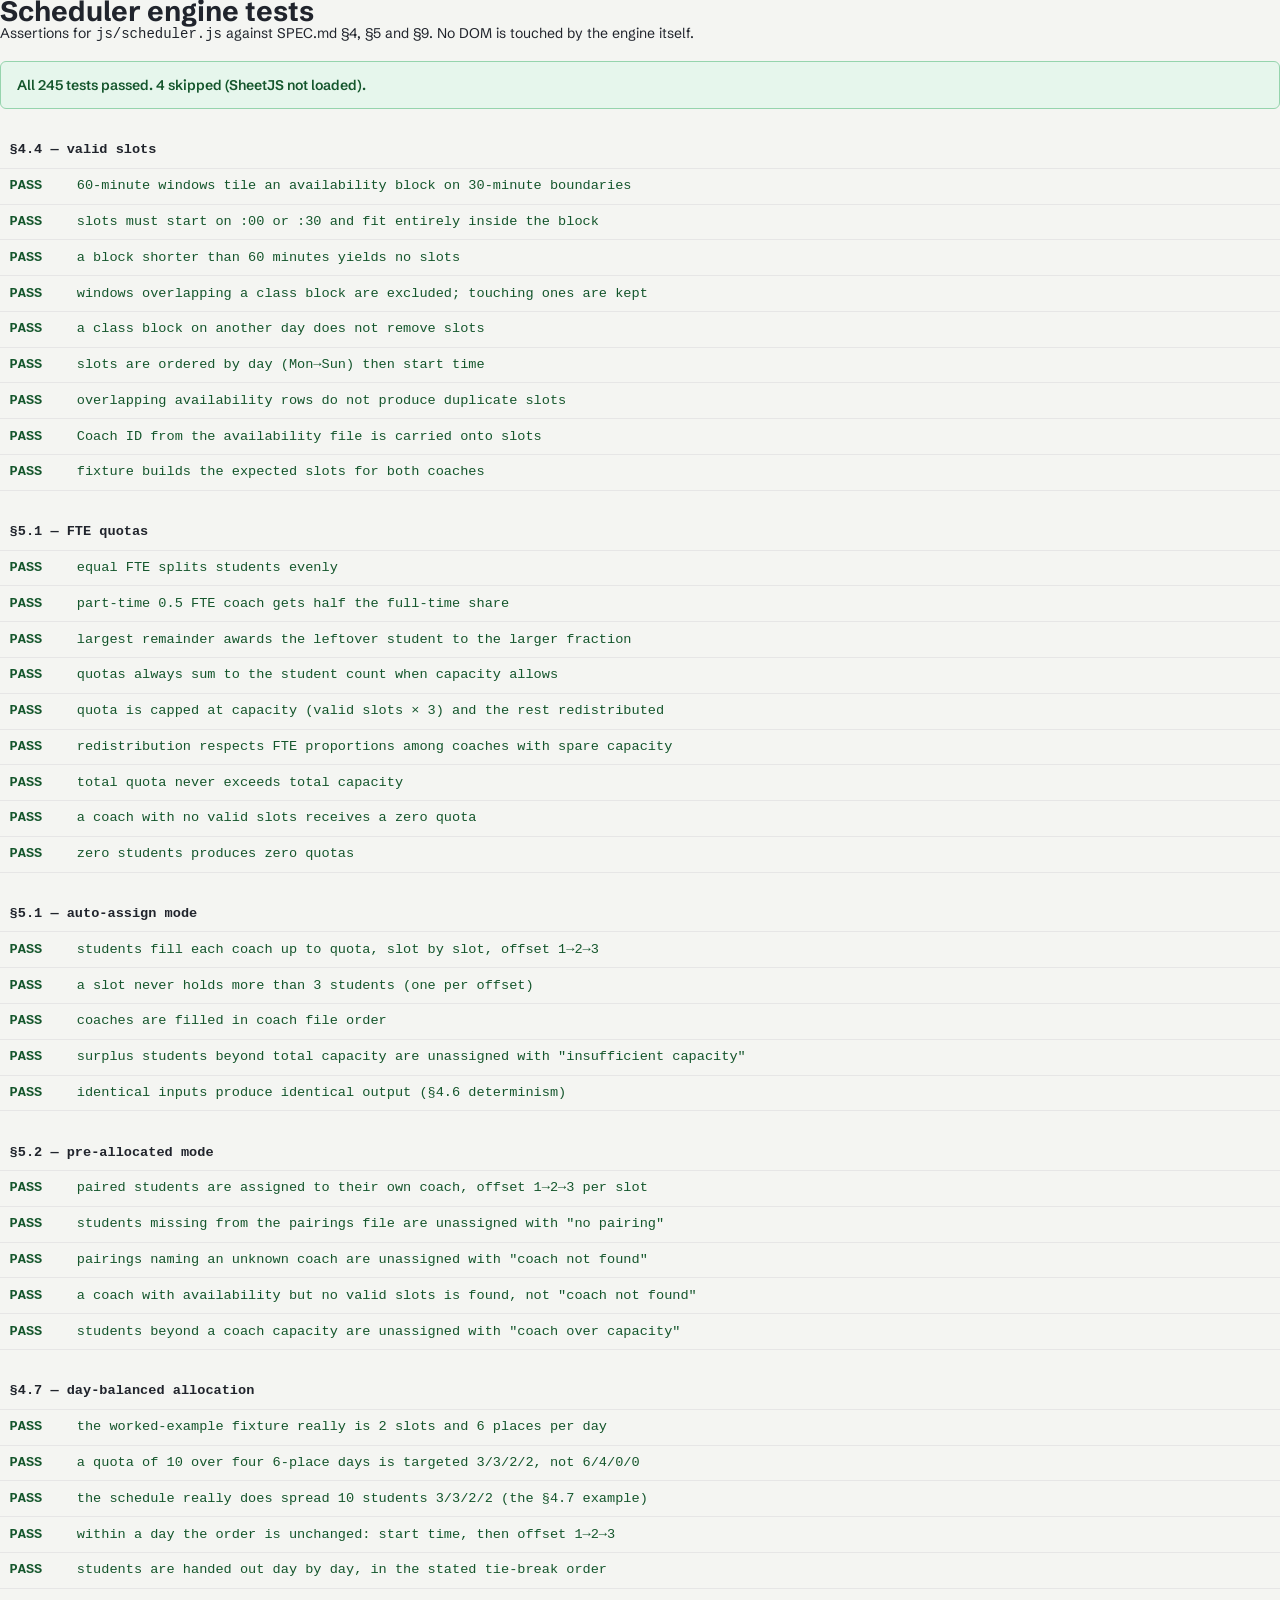
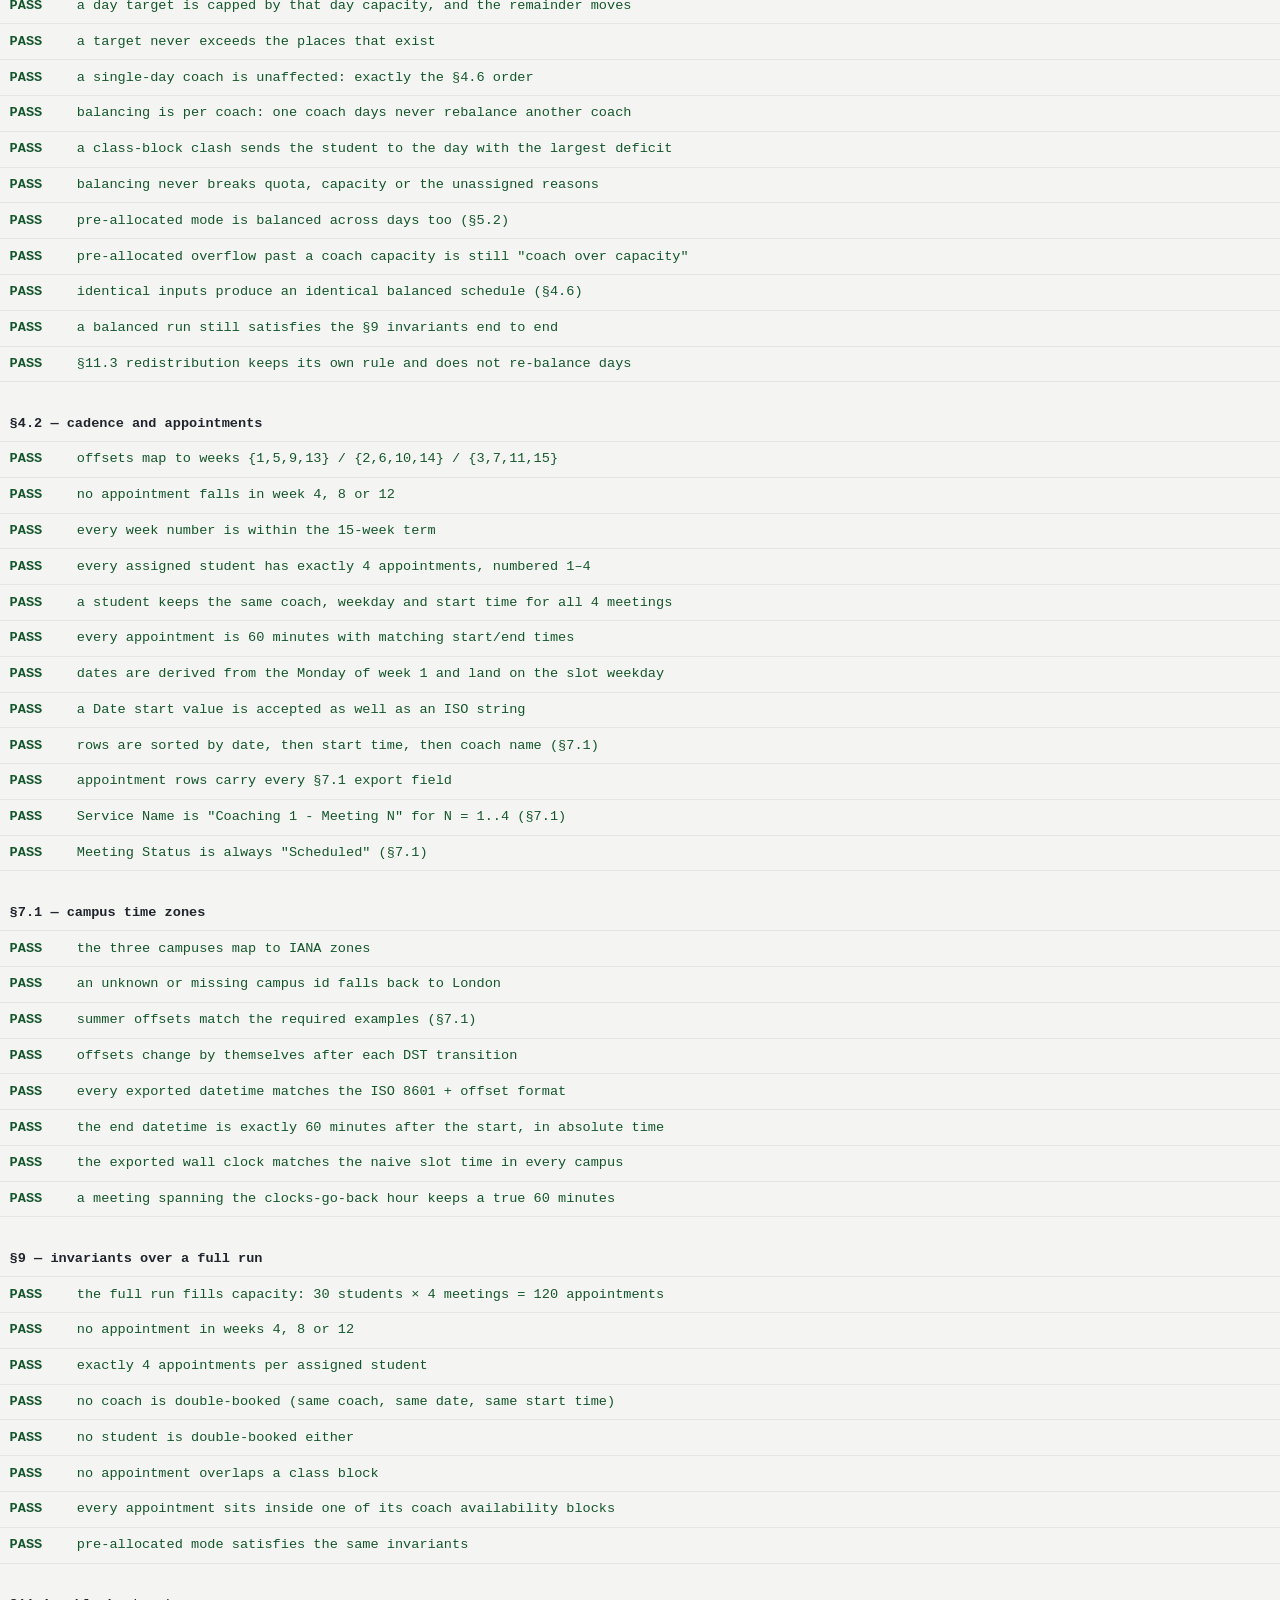
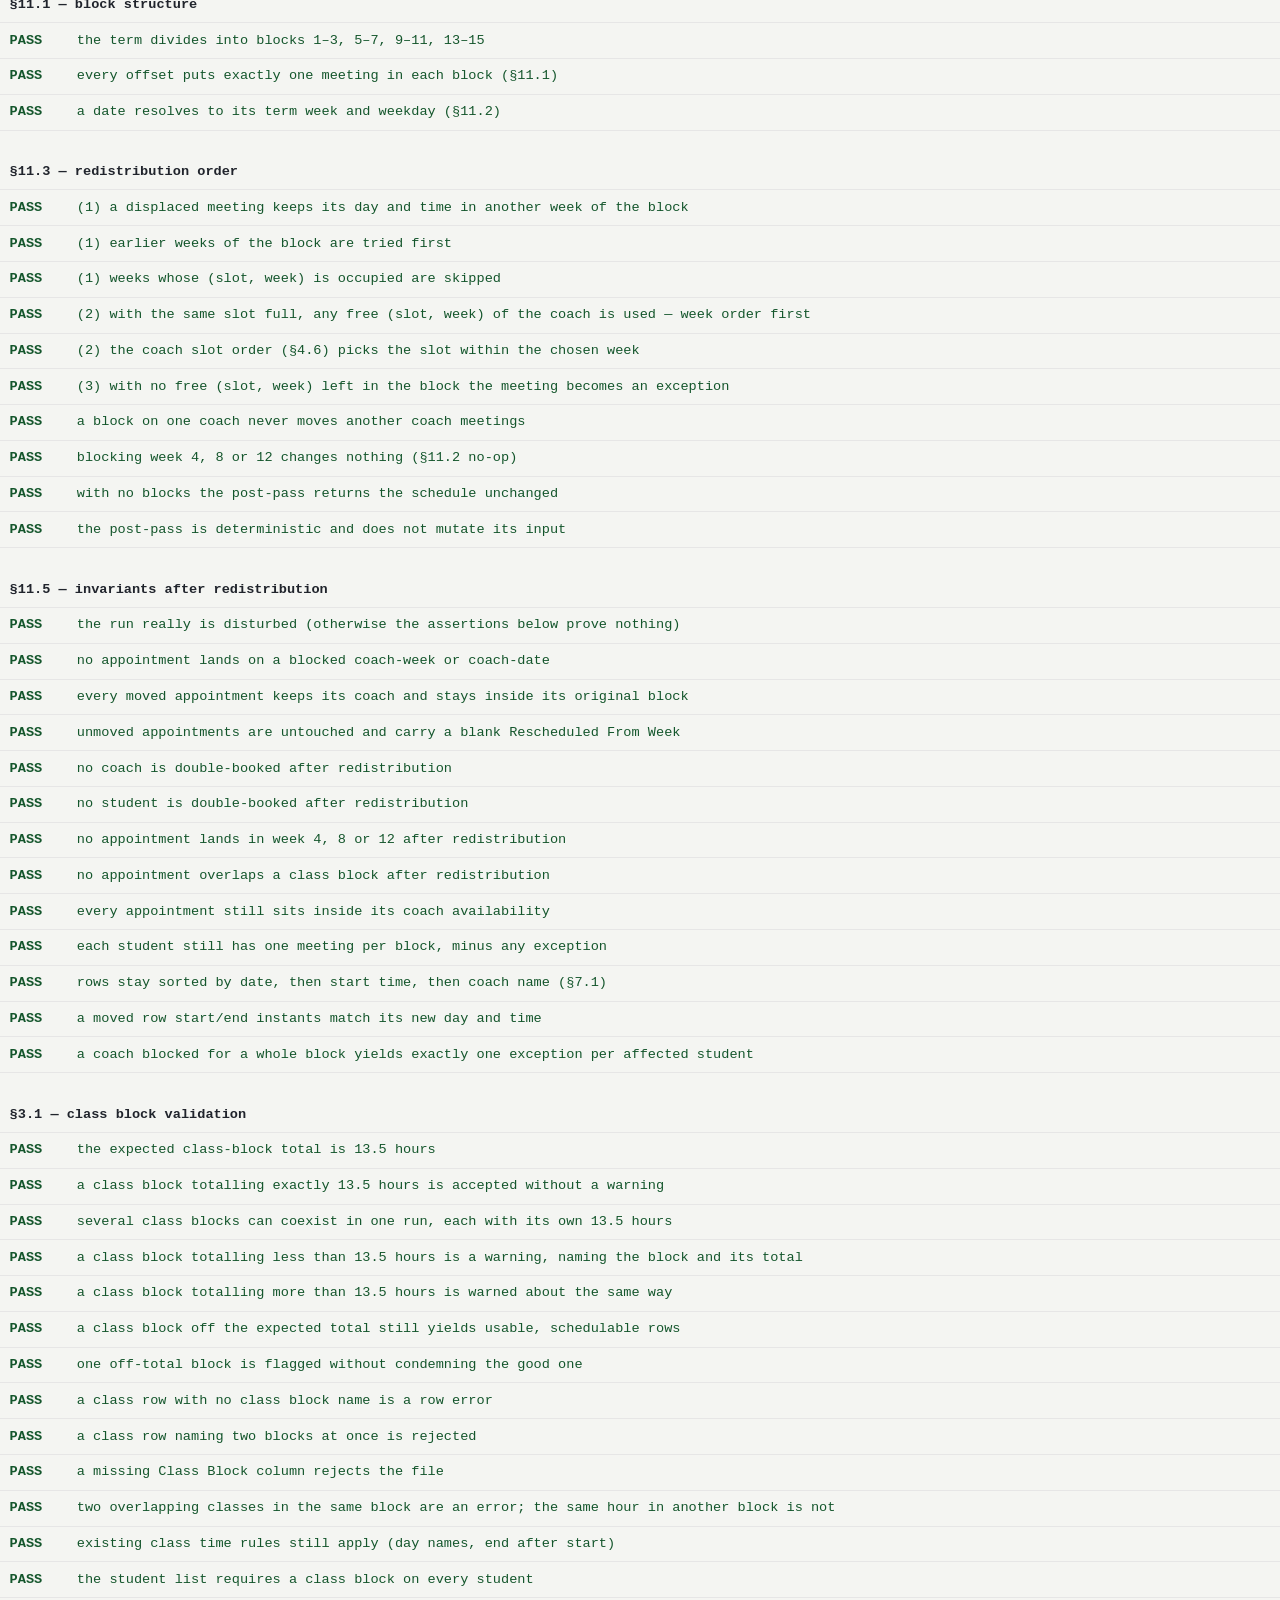
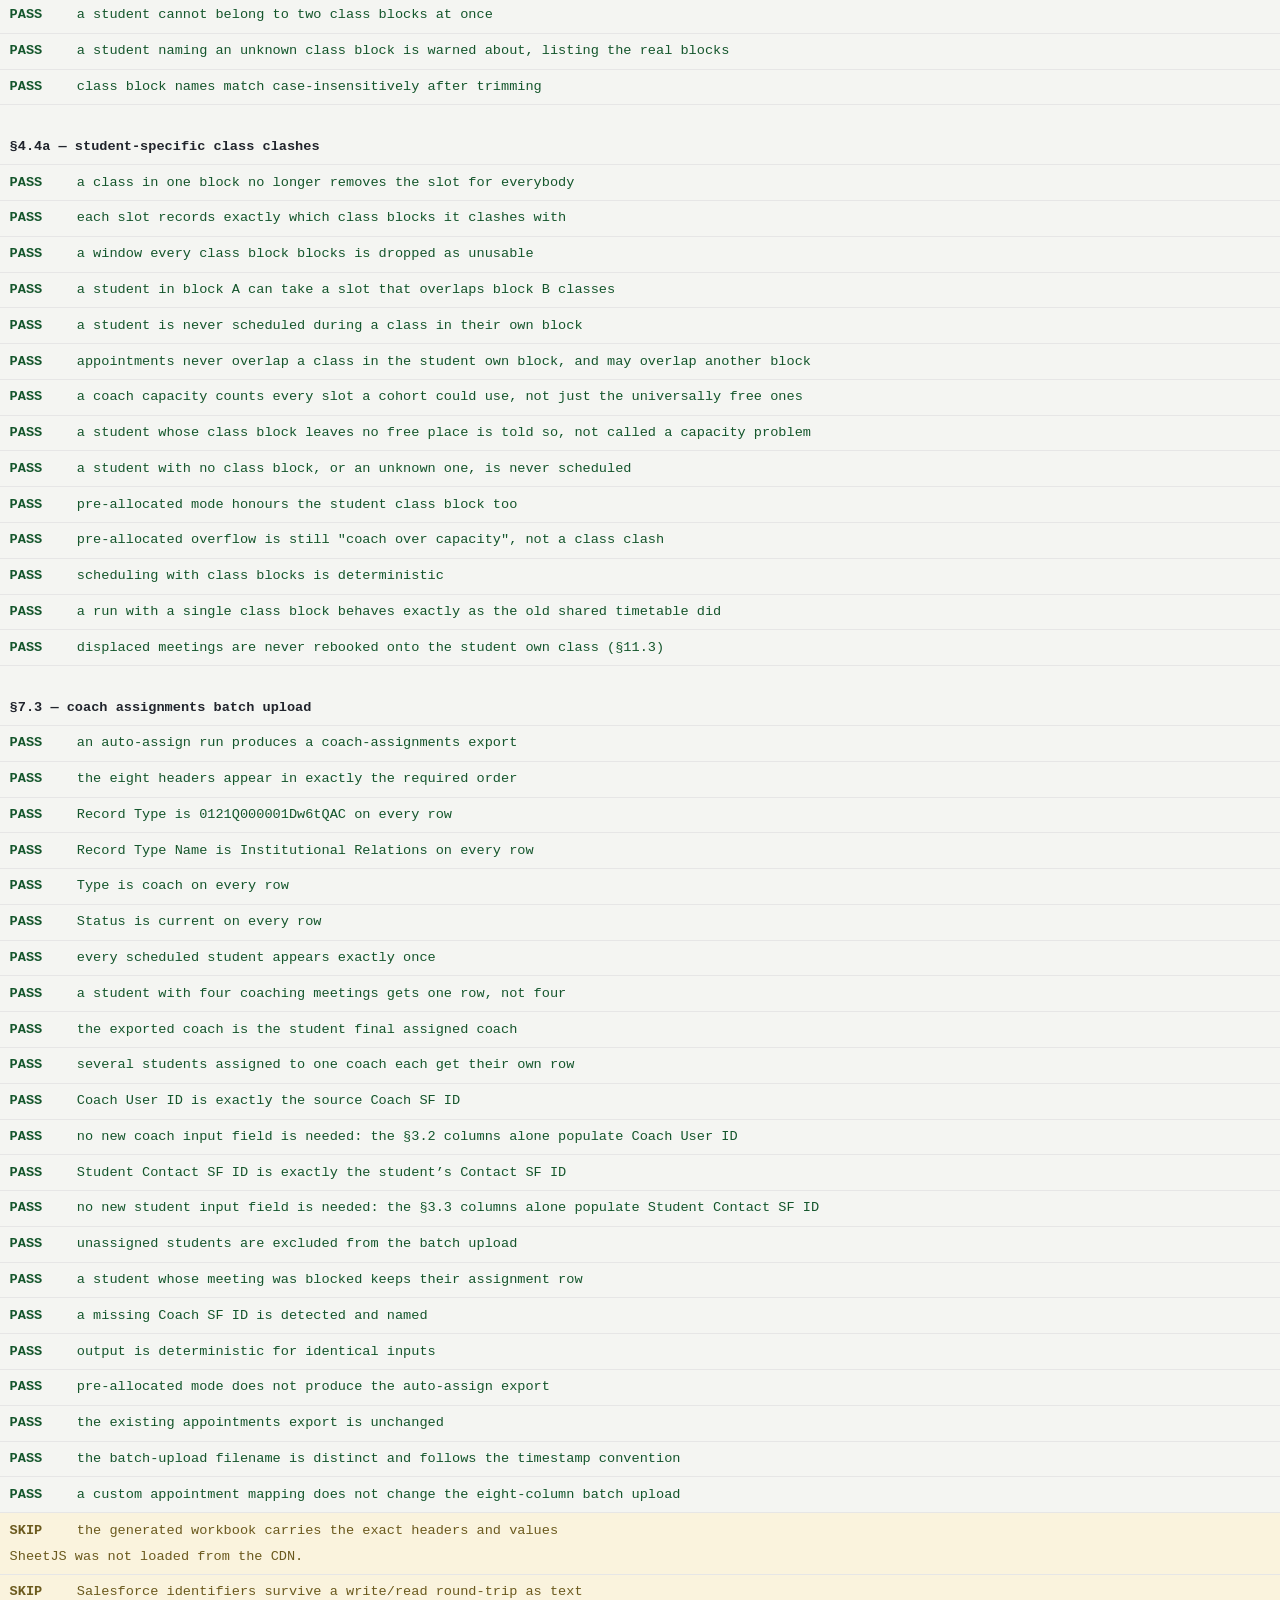
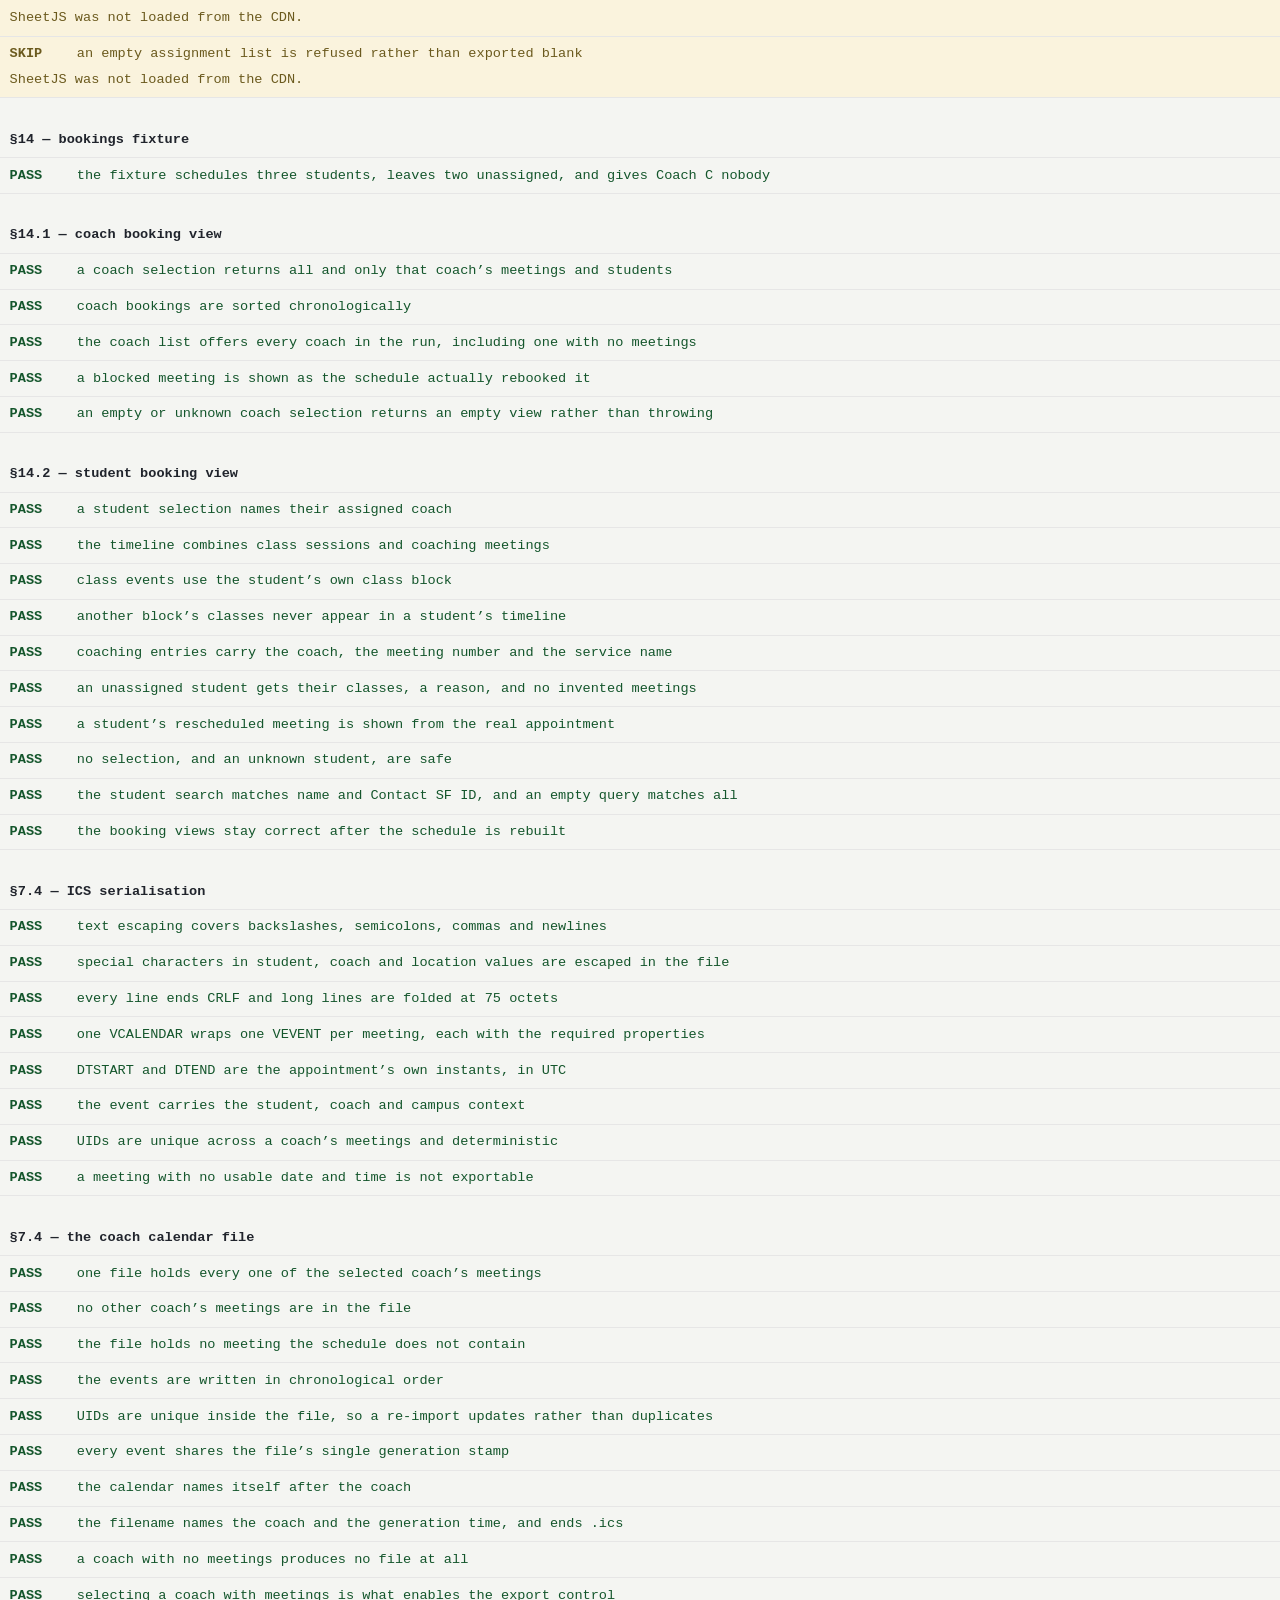
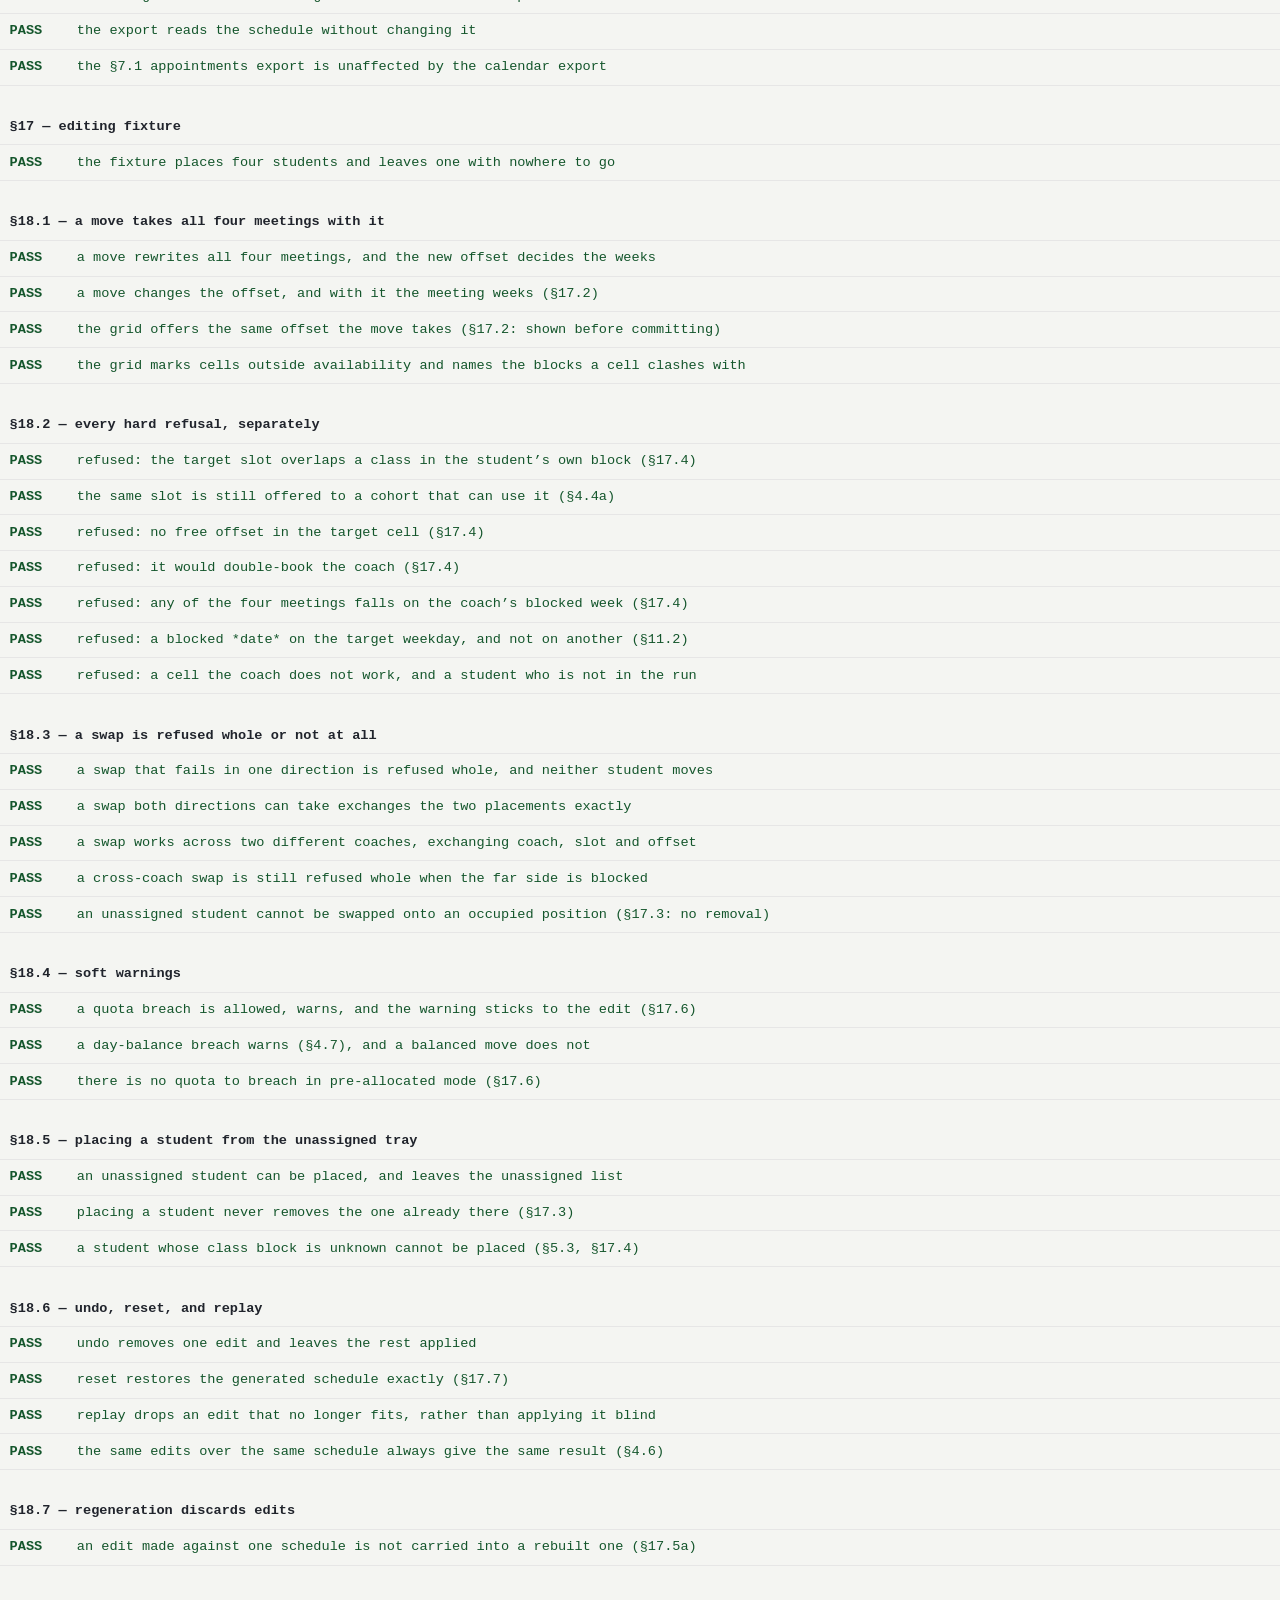
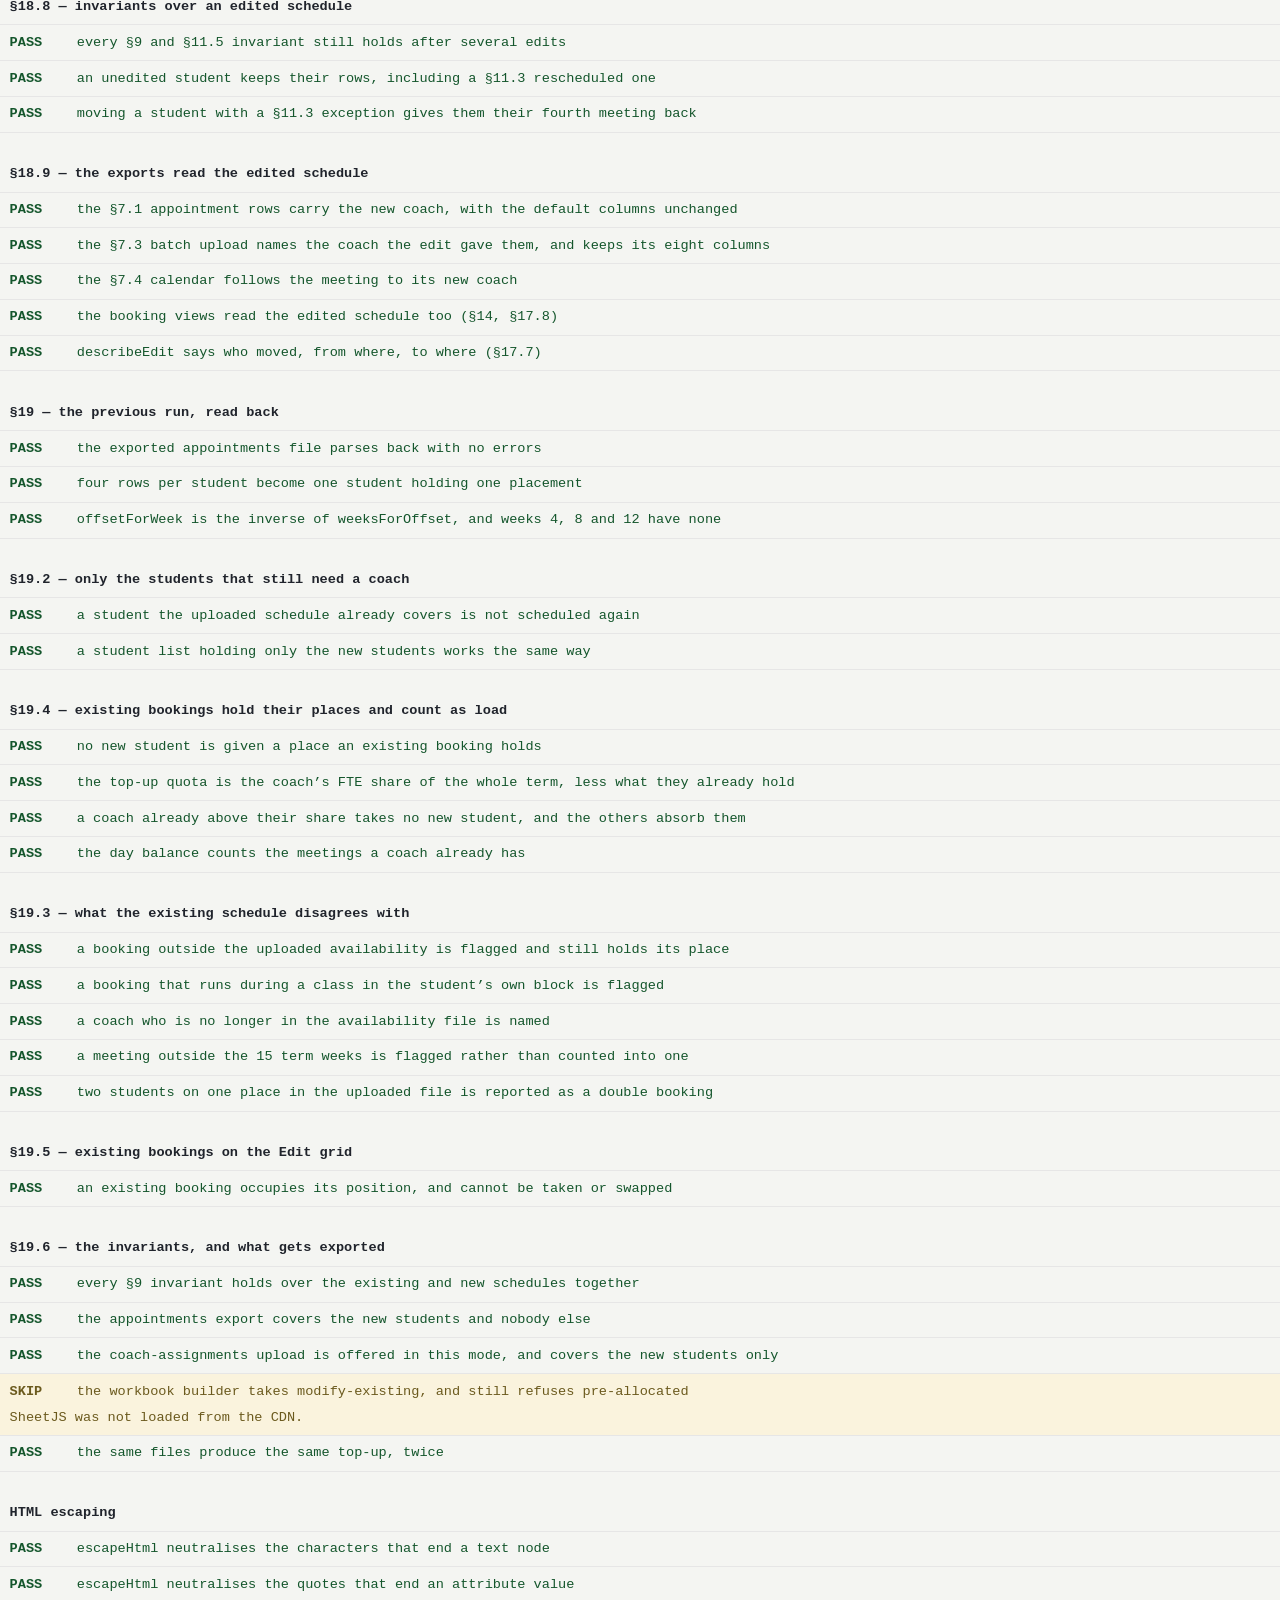
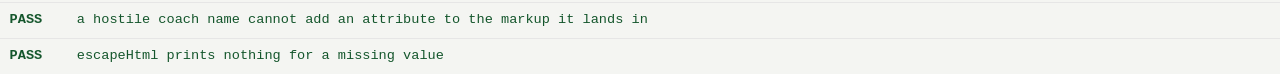
==== commit f71ee862: "Add modify-existing mode: schedule new students around an existing run A third assignment mode along" ====
--- a/tests.html
+++ b/tests.html
@@ -41,7 +41,10 @@
   slotAllowsClassBlock,
   slotsForClassBlock,
   computeQuotas,
+  computeTopUpQuotas,
   balancedDayTargets,
+  offsetForWeek,
+  placeKey,
   schedule,
   expandToAppointments,
   applyBlocks,
@@ -60,7 +63,13 @@
   REASONS,
 } from './js/scheduler.js';
 import { formatIsoWithOffset, wallClockToInstant, campusOrDefault, CAMPUSES } from './js/timezone.js';
-import { parseClassScheduleSheet, parseStudentListSheet, checkStudentClassBlocks } from './js/parse.js';
+import {
+  parseClassScheduleSheet,
+  parseStudentListSheet,
+  parseExistingAppointmentsSheet,
+  checkStudentClassBlocks,
+} from './js/parse.js';
+import { buildExistingRun, splitExistingStudents, EXISTING_FLAGS } from './js/existing.js';
 import {
   getDefaultMapping,
   createConstantColumn,
@@ -3136,6 +3145,395 @@
   assert(line.includes('offset'), line);
 });
 
+// ---- §19/§20 — modify an existing run ----
+//
+// The fixture is a whole round trip: a first run is scheduled and expanded to
+// appointment rows, those rows are written out in the §7.1 export's shape,
+// parsed back by the real parser, and used as the existing schedule a second
+// run is added on top of. Nothing here fakes the file the user re-uploads.
+
+group('§19 — the previous run, read back');
+
+const MX_AVAILABILITY = [
+  avail('Coach A', 'Monday', '09:00', '12:00', 'C-A', 'a@example.com'),
+  avail('Coach A', 'Wednesday', '09:00', '11:00', 'C-A', 'a@example.com'),
+  avail('Coach B', 'Tuesday', '09:00', '12:00', 'C-B', 'b@example.com'),
+];
+const MX_CLASSES = [{ classBlock: 'Block A', day: 'Monday', start: t('10:00'), end: t('11:00'), className: 'Maths' }];
+const MX_BLOCKS = buildClassBlocks(MX_CLASSES);
+const MX_SLOTS = buildSlots(MX_AVAILABILITY, MX_BLOCKS);
+const MX_COACHES = ['Coach A', 'Coach B'];
+const MX_FTE = { 'Coach A': 1, 'Coach B': 1 };
+const MX_SLOT_COUNTS = slotCountsOf(MX_SLOTS);
+
+const mxStudents = (prefix, count) =>
+  Array.from({ length: count }, (_, i) => ({
+    contactSfId: `${prefix}${i + 1}`,
+    studentName: `${prefix} student ${i + 1}`,
+    studentEmail: `${prefix.toLowerCase()}${i + 1}@example.com`,
+    classBlock: 'Block A',
+  }));
+
+const MX_OLD = mxStudents('OLD', 6);
+const MX_NEW = mxStudents('NEW', 5);
+
+const MX_FIRST = schedule(
+  MX_OLD,
+  MX_SLOTS,
+  'auto',
+  computeQuotas(MX_COACHES, MX_FTE, MX_OLD.length, MX_SLOT_COUNTS),
+  MX_COACHES,
+  { classBlocks: MX_BLOCKS }
+);
+const MX_FIRST_ROWS = expandToAppointments(MX_FIRST.assignments, START_MONDAY, LONDON);
+
+/** The first run's appointment rows in the §7.1 export's own shape. */
+const MX_EXPORT_HEADERS = [
+  'Student Name',
+  'Contact SF ID (Student)',
+  'Student Email',
+  'Service Name',
+  'Coach Name',
+  'Coach SF ID',
+  'Coach Email',
+  'Meeting Start Date & Time',
+  'Meeting End Date & Time',
+  'Meeting Status',
+];
+const mxSheetOf = (rows) => [
+  MX_EXPORT_HEADERS,
+  ...rows.map((row) => [
+    row.studentName,
+    row.contactSfId,
+    row.studentEmail,
+    row.serviceName,
+    row.coachName,
+    row.coachSfId,
+    row.coachEmail,
+    row.startDateTime,
+    row.endDateTime,
+    row.meetingStatus,
+  ]),
+];
+
+const MX_PARSED = parseExistingAppointmentsSheet('appointments_2026-09-01_0900.xlsx', mxSheetOf(MX_FIRST_ROWS));
+
+const mxRun = (parsed = MX_PARSED, options = {}) =>
+  buildExistingRun(parsed.rows, {
+    slots: MX_SLOTS,
+    classBlocks: MX_BLOCKS,
+    startMonday: START_MONDAY,
+    students: [...MX_OLD, ...MX_NEW],
+    coaches: MX_COACHES,
+    ...options,
+  });
+
+const mxTopUp = (run, newStudents = MX_NEW) =>
+  schedule(newStudents, MX_SLOTS, 'auto', computeTopUpQuotas(MX_COACHES, MX_FTE, run.counts, newStudents.length, MX_SLOT_COUNTS), MX_COACHES, {
+    classBlocks: MX_BLOCKS,
+    occupied: run.occupied,
+    priorCounts: run.counts,
+  });
+
+test('the exported appointments file parses back with no errors', () => {
+  assertEqual(MX_PARSED.errors.length, 0, `errors: ${MX_PARSED.errors.map((e) => e.message).join('; ')}`);
+  assertEqual(MX_PARSED.rows.length, MX_FIRST_ROWS.length, 'every appointment row is read back');
+  assertEqual(MX_PARSED.warnings.length, 0, 'a clean export raises no warnings');
+});
+
+test('four rows per student become one student holding one placement', () => {
+  const run = mxRun();
+  assertEqual(run.students.length, MX_OLD.length, 'one entry per student, not per meeting');
+  assertEqual(run.meetingCount, MX_FIRST_ROWS.length, 'and every meeting is still counted');
+  run.students.forEach((student) => {
+    const source = MX_FIRST.assignments.find((a) => a.student.contactSfId === student.contactSfId);
+    assertEqual(student.placement.coach, source.coach, `${student.contactSfId} keeps their coach`);
+    assertEqual(student.placement.day, source.slot.day, `${student.contactSfId} keeps their weekday`);
+    assertEqual(student.placement.start, source.slot.start, `${student.contactSfId} keeps their start time`);
+    assertEqual(student.placement.offset, source.offset, `${student.contactSfId}'s offset is recovered from the dates`);
+  });
+  assertEqual(run.flags.length, 0, `a schedule that matches its own inputs raises no flag: ${run.flags.map((f) => f.message).join('; ')}`);
+});
+
+test('offsetForWeek is the inverse of weeksForOffset, and weeks 4, 8 and 12 have none', () => {
+  [1, 2, 3].forEach((offset) => {
+    weeksForOffset(offset).forEach((week) => assertEqual(offsetForWeek(week), offset, `week ${week}`));
+  });
+  [4, 8, 12].forEach((week) => assertEqual(offsetForWeek(week), null, `week ${week} holds no meeting`));
+  assertEqual(offsetForWeek(16), null, 'and a week outside the term has no offset at all');
+});
+
+group('§19.2 — only the students that still need a coach');
+
+test('a student the uploaded schedule already covers is not scheduled again', () => {
+  const run = mxRun();
+  const { newStudents, alreadyScheduled } = splitExistingStudents([...MX_OLD, ...MX_NEW], run);
+  assertDeep(newStudents.map((s) => s.contactSfId), MX_NEW.map((s) => s.contactSfId), 'only the new arrivals are assigned');
+  assertEqual(alreadyScheduled.length, MX_OLD.length, 'and the rest are recognised by their Contact SF ID');
+});
+
+test('a student list holding only the new students works the same way', () => {
+  const run = mxRun();
+  const { newStudents, alreadyScheduled } = splitExistingStudents(MX_NEW, run);
+  assertEqual(newStudents.length, MX_NEW.length, 'every listed student is new');
+  assertEqual(alreadyScheduled.length, 0, 'and none of them was already scheduled');
+});
+
+group('§19.4 — existing bookings hold their places and count as load');
+
+test('no new student is given a place an existing booking holds', () => {
+  const run = mxRun();
+  const second = mxTopUp(run);
+  assertEqual(second.assignments.length, MX_NEW.length, 'every new student is placed');
+  second.assignments.forEach((a) => {
+    assert(
+      !run.occupied.has(placeKey(a.coach, a.slot.day, a.slot.start, a.offset)),
+      `${a.student.contactSfId} was given a place an existing booking already holds`
+    );
+  });
+});
+
+test('the top-up quota is the coach’s FTE share of the whole term, less what they already hold', () => {
+  const run = mxRun();
+  const quotas = computeTopUpQuotas(MX_COACHES, MX_FTE, run.counts, MX_NEW.length, MX_SLOT_COUNTS);
+  const overall = computeQuotas(MX_COACHES, MX_FTE, MX_OLD.length + MX_NEW.length, MX_SLOT_COUNTS);
+  MX_COACHES.forEach((coach) => {
+    assertEqual(quotas[coach], overall[coach] - run.counts[coach], `${coach}'s top-up`);
+  });
+  assertEqual(
+    MX_COACHES.reduce((sum, coach) => sum + quotas[coach], 0),
+    MX_NEW.length,
+    'and between them the coaches take every new student'
+  );
+});
+
+test('a coach already above their share takes no new student, and the others absorb them', () => {
+  // Coach A holds every one of the six existing students; an equal-FTE split
+  // of eleven students would have given them six, so their top-up is nil.
+  const counts = { 'Coach A': 6, 'Coach B': 0 };
+  const quotas = computeTopUpQuotas(MX_COACHES, MX_FTE, counts, 5, MX_SLOT_COUNTS);
+  assertEqual(quotas['Coach A'], 0, 'the coach at their share takes none');
+  assertEqual(quotas['Coach B'], 5, 'and the students go to the coach with room');
+});
+
+test('the day balance counts the meetings a coach already has', () => {
+  // Coach A holds three students on Monday and none on Wednesday, so the two
+  // new students they take go to Wednesday, the day their week is thinnest.
+  const held = [
+    { studentName: 'Held 1', contactSfId: 'H1', studentEmail: 'h1@example.com', classBlock: 'Block A', coachName: 'Coach A', day: 'Monday', start: t('09:00'), end: t('10:00'), date: '2026-09-07', coachSfId: 'C-A', coachEmail: 'a@example.com', _row: 2 },
+    { studentName: 'Held 2', contactSfId: 'H2', studentEmail: 'h2@example.com', classBlock: 'Block A', coachName: 'Coach A', day: 'Monday', start: t('09:00'), end: t('10:00'), date: '2026-09-14', coachSfId: 'C-A', coachEmail: 'a@example.com', _row: 3 },
+    { studentName: 'Held 3', contactSfId: 'H3', studentEmail: 'h3@example.com', classBlock: 'Block A', coachName: 'Coach A', day: 'Monday', start: t('09:00'), end: t('10:00'), date: '2026-09-21', coachSfId: 'C-A', coachEmail: 'a@example.com', _row: 4 },
+  ];
+  const run = buildExistingRun(held, { slots: MX_SLOTS, classBlocks: MX_BLOCKS, startMonday: START_MONDAY, coaches: MX_COACHES });
+  assertEqual(run.counts['Coach A'], 3, 'three students already with Coach A, all on Monday');
+  const newTwo = mxStudents('N', 2);
+  const result = schedule(newTwo, MX_SLOTS, 'auto', { 'Coach A': 2 }, MX_COACHES, {
+    classBlocks: MX_BLOCKS,
+    occupied: run.occupied,
+    priorCounts: run.counts,
+  });
+  assertDeep(
+    result.assignments.map((a) => a.slot.day),
+    ['Wednesday', 'Wednesday'],
+    'the top-up lands on the day the coach has least on'
+  );
+});
+
+group('§19.3 — what the existing schedule disagrees with');
+
+test('a booking outside the uploaded availability is flagged and still holds its place', () => {
+  const rows = MX_PARSED.rows.map((row) =>
+    row.contactSfId === 'OLD1' ? { ...row, start: t('14:00'), end: t('15:00') } : row
+  );
+  const run = mxRun({ rows });
+  const found = run.flags.filter((f) => f.code === EXISTING_FLAGS.OUTSIDE_AVAILABILITY);
+  assert(found.length > 0, 'the booking is flagged');
+  assert(found[0].message.includes('14:00'), `the message names the time: ${found[0].message}`);
+  assert(
+    [...run.occupied].some((key) => key.endsWith(`|${t('14:00')}|${run.students[0].placement.offset}`)),
+    'and the hour it uses is still held, so nothing new is booked into it'
+  );
+});
+
+test('a booking that runs during a class in the student’s own block is flagged', () => {
+  const rows = MX_PARSED.rows.map((row) =>
+    row.contactSfId === 'OLD1' ? { ...row, day: 'Monday', start: t('10:00'), end: t('11:00') } : row
+  );
+  const run = mxRun({ rows });
+  const found = run.flags.find((f) => f.code === EXISTING_FLAGS.CLASS_CLASH);
+  assert(Boolean(found), 'the clash is flagged');
+  assert(found.message.includes('Maths') && found.message.includes('Block A'), `the message names the class and block: ${found.message}`);
+});
+
+test('a coach who is no longer in the availability file is named', () => {
+  const rows = MX_PARSED.rows.map((row) => ({ ...row, coachName: 'Coach Gone' }));
+  const run = mxRun({ rows });
+  const found = run.flags.find((f) => f.code === EXISTING_FLAGS.COACH_NOT_FOUND);
+  assert(Boolean(found), 'the missing coach is flagged');
+  assert(found.message.includes('Coach Gone'), `and named: ${found.message}`);
+});
+
+test('a meeting outside the 15 term weeks is flagged rather than counted into one', () => {
+  const rows = MX_PARSED.rows.map((row) => (row.contactSfId === 'OLD1' ? { ...row, date: '2027-03-01' } : row));
+  const run = mxRun({ rows });
+  const found = run.flags.find((f) => f.code === EXISTING_FLAGS.OUTSIDE_TERM);
+  assert(Boolean(found), 'the stray date is flagged');
+  assert(found.message.includes('2027-03-01'), `and quoted: ${found.message}`);
+});
+
+test('two students on one place in the uploaded file is reported as a double booking', () => {
+  const first = MX_PARSED.rows.find((row) => row.contactSfId === 'OLD1');
+  const rows = MX_PARSED.rows.map((row) =>
+    row.contactSfId === 'OLD2' ? { ...row, coachName: first.coachName, day: first.day, start: first.start, end: first.end, date: first.date } : row
+  );
+  const run = mxRun({ rows });
+  assert(
+    run.flags.some((f) => f.code === EXISTING_FLAGS.DOUBLE_BOOKED || f.code === EXISTING_FLAGS.SPLIT_PLACEMENT),
+    'the conflict in the uploaded file is reported'
+  );
+});
+
+group('§19.5 — existing bookings on the Edit grid');
+
+test('an existing booking occupies its position, and cannot be taken or swapped', () => {
+  const run = mxRun();
+  const context = {
+    slots: MX_SLOTS,
+    classBlocks: MX_BLOCKS,
+    blocks: [],
+    quotas: { 'Coach A': 10, 'Coach B': 10 },
+    mode: 'modify-existing',
+    startMonday: START_MONDAY,
+    timeZone: LONDON,
+    students: MX_NEW,
+    lockedPlacements: run.placements,
+  };
+  const held = run.students[0].placement;
+  const student = MX_NEW[0];
+
+  const onto = validateMove(context, [], {
+    contactSfId: student.contactSfId,
+    student,
+    coach: held.coach,
+    day: held.day,
+    start: held.start,
+    offset: held.offset,
+  });
+  assertEqual(onto.ok, false, 'the position is not free');
+  assertEqual(onto.refusal.code, EDIT_REFUSALS.EXISTING_BOOKING, 'and the refusal says why');
+
+  const beside = validateMove(context, [], {
+    contactSfId: student.contactSfId,
+    student,
+    coach: held.coach,
+    day: held.day,
+    start: held.start,
+  });
+  assertEqual(beside.ok, true, 'a free offset in the same cell is still open');
+  assert(beside.offset !== held.offset, 'and it is not the one the existing booking holds');
+
+  const placements = [{ student, coach: held.coach, slot: slotAtOf(held), offset: beside.offset }];
+  const swap = validateSwap(context, placements, {
+    contactSfId: student.contactSfId,
+    withContactSfId: run.students[0].contactSfId,
+  });
+  assertEqual(swap.ok, false, 'an existing booking cannot be swapped with');
+  assertEqual(swap.refusal.code, EDIT_REFUSALS.EXISTING_BOOKING, 'and says so rather than calling them unplaced');
+
+  const grid = buildCoachGrid(context, [], held.coach);
+  const cell = grid.rows
+    .flatMap((row) => row.cells)
+    .find((entry) => entry.slot && entry.day === held.day && entry.start === held.start);
+  const position = cell.positions.find((entry) => entry.offset === held.offset);
+  assertEqual(position.locked, true, 'the grid marks the position as an existing booking');
+  assertEqual(position.free, false, 'and never as free');
+});
+
+function slotAtOf(placement) {
+  return MX_SLOTS.find(
+    (slot) => slot.coach === placement.coach && slot.day === placement.day && slot.start === placement.start
+  );
+}
+
+group('§19.6 — the invariants, and what gets exported');
+
+test('every §9 invariant holds over the existing and new schedules together', () => {
+  const run = mxRun();
+  const second = mxTopUp(run);
+  const newRows = expandToAppointments(second.assignments, START_MONDAY, LONDON);
+  const all = [...MX_FIRST_ROWS, ...newRows];
+
+  const byStudent = new Map();
+  all.forEach((row) => byStudent.set(row.contactSfId, (byStudent.get(row.contactSfId) || 0) + 1));
+  byStudent.forEach((count, id) => assertEqual(count, 4, `${id} has four meetings`));
+
+  all.forEach((row) => assert(![4, 8, 12].includes(row.weekNumber), `nothing in week ${row.weekNumber}`));
+
+  const seen = new Set();
+  all.forEach((row) => {
+    const key = `${row.coachName}|${row.date}|${row.startTime}`;
+    assert(!seen.has(key), `${row.coachName} is double-booked on ${row.date} at ${row.startTime}`);
+    seen.add(key);
+  });
+
+  all.forEach((row) => {
+    const clash = MX_CLASSES.some(
+      (cls) =>
+        cls.day === row.day &&
+        classBlockKey(cls.classBlock) === classBlockKey(row.classBlock) &&
+        cls.start < t(row.endTime) &&
+        t(row.startTime) < cls.end
+    );
+    assert(!clash, `${row.studentName} was scheduled during their own class on ${row.day}`);
+  });
+});
+
+test('the appointments export covers the new students and nobody else', () => {
+  const run = mxRun();
+  const second = mxTopUp(run);
+  const rows = expandToAppointments(second.assignments, START_MONDAY, LONDON);
+  const ids = [...new Set(rows.map((row) => row.contactSfId))].sort();
+  assertDeep(ids, MX_NEW.map((s) => s.contactSfId).sort(), 'only the students this run added are in the file');
+  assertEqual(rows.length, MX_NEW.length * 4, 'four rows each, per §7.1');
+});
+
+test('the coach-assignments upload is offered in this mode, and covers the new students only', () => {
+  const run = mxRun();
+  const second = mxTopUp(run);
+  const rows = buildCoachAssignmentRows(second.assignments);
+  assertEqual(rows.length, MX_NEW.length, 'one row per new student');
+  assertDeep(
+    rows.map((row) => row.contactSfId).sort(),
+    MX_NEW.map((s) => s.contactSfId).sort(),
+    'and no student from the schedule that was uploaded'
+  );
+  const aoa = buildCoachAssignmentAoa(second.assignments);
+  assertDeep(aoa[0], [...COACH_ASSIGNMENT_HEADERS], 'the eight §7.3 headers are unchanged');
+});
+
+testWithXLSX('the workbook builder takes modify-existing, and still refuses pre-allocated', () => {
+  const run = mxRun();
+  const second = mxTopUp(run);
+  assert(Boolean(buildCoachAssignmentsWorkbook(second.assignments, 'modify-existing')), 'the top-up run may export it');
+  let refused = false;
+  try {
+    buildCoachAssignmentsWorkbook(second.assignments, 'pre-allocated');
+  } catch (e) {
+    refused = true;
+  }
+  assertEqual(refused, true, 'the §7.3 rule is unchanged for pre-allocated runs');
+});
+
+test('the same files produce the same top-up, twice', () => {
+  const once = mxTopUp(mxRun());
+  const twice = mxTopUp(mxRun());
+  assertDeep(
+    once.assignments.map((a) => `${a.student.contactSfId}|${a.coach}|${a.slot.day}|${a.slot.start}|${a.offset}`),
+    twice.assignments.map((a) => `${a.student.contactSfId}|${a.coach}|${a.slot.day}|${a.slot.start}|${a.offset}`),
+    'identical inputs, identical output'
+  );
+});
+
 group('HTML escaping');
 
 // app.js builds most of its markup as strings and assigns it with innerHTML,
--- a/styles.css
+++ b/styles.css
@@ -209,6 +209,59 @@
   margin: 4px 0 24px;
 }
 
+/* ---------- "Jump to" bar ----------
+   One horizontal row of in-page links, one per card on the page. It is
+   navigation, not a card, so it takes the paper background with a single rule
+   under it and stays out of the 10px-radius card language (DESIGN.md §3.2).
+   Links are --action, the one interactive colour (§1). */
+
+.jump-bar {
+  display: flex;
+  align-items: baseline;
+  flex-wrap: wrap;
+  gap: 8px 12px;
+  margin: 0 0 24px;
+  padding: 0 0 12px;
+  border-bottom: 1px solid var(--line);
+}
+
+.jump-bar-label {
+  font: 500 13px/18px var(--ui);
+  color: var(--ink-2);
+  text-transform: uppercase;
+  letter-spacing: 0.04em;
+}
+
+.jump-bar-list {
+  display: flex;
+  flex-wrap: wrap;
+  gap: 4px 8px;
+  margin: 0;
+  padding: 0;
+  list-style: none;
+}
+
+.jump-bar-link {
+  display: inline-block;
+  padding: 4px 10px;
+  border: 1px solid var(--line);
+  border-radius: var(--radius-control);
+  background: var(--surface);
+  color: var(--action);
+  font: 500 13px/18px var(--ui);
+  text-decoration: none;
+}
+
+.jump-bar-link:hover {
+  border-color: var(--action);
+}
+
+/* The heading a jump link lands on should not sit flush against the top of
+   the viewport. */
+.card[id] {
+  scroll-margin-top: 24px;
+}
+
 /* ---------- §3.1 Term ribbon ---------- */
 
 .ribbon {
@@ -269,6 +322,13 @@
   border-color: var(--err);
   color: var(--err);
   text-decoration: line-through;
+}
+
+/* A week a coach inherits from an "all coaches" block: blocked, but not
+   theirs to toggle (SPEC.md §11.2). */
+.wk-blocked-all {
+  border-style: dashed;
+  background: var(--surface);
 }
 
 .wk-exceptions {
@@ -1122,22 +1182,17 @@
 
 /* ---------- The Edit step (SPEC.md §17) ---------- */
 
-/* Grid and tray sit side by side as two peer cards — DESIGN.md §3.2 allows no
-   card nesting, so the tray is its own card rather than a panel inside the
-   grid's. Below 1180px they stack. */
+/* Tray above grid, as two stacked peer cards — DESIGN.md §3.2 allows no card
+   nesting, so the tray is its own card rather than a panel inside the grid's.
+   Stacking puts them in the order they are used (pick a student up, put them
+   down) and gives the grid the full column width for its weekday columns. */
 .edit-layout {
-  display: flex;
-  align-items: flex-start;
-  gap: 20px;
-}
-
-.edit-grid-card {
-  flex: 1 1 640px;
+  display: block;
+}
+
+.edit-grid-card,
+.edit-tray-card {
   min-width: 0;
-}
-
-.edit-tray-card {
-  flex: 0 0 300px;
 }
 
 .edit-grid-card .field {
@@ -1237,6 +1292,21 @@
   color: var(--action);
 }
 
+/* An existing booking from an uploaded schedule (SPEC.md §19.5). It is not a
+   control, so it takes the paper fill and the "dead" hatch the ribbon gives an
+   excluded week: occupied, and not yours to move. The word "existing" in the
+   meta line says the same thing without relying on the fill. */
+.edit-position-locked {
+  background: var(--dead);
+  border-style: dashed;
+  color: var(--ink-2);
+  cursor: not-allowed;
+}
+
+.edit-position-locked .edit-position-name {
+  color: var(--ink-2);
+}
+
 .edit-position-name {
   display: block;
   font: 500 13px/18px var(--ui);
@@ -1256,20 +1326,23 @@
   width: 100%;
 }
 
+/* The tray is a full-width row above the grid, so its students lay out as a
+   wrapping grid of cards rather than one tall column. */
 .edit-tray-list {
   list-style: none;
   padding: 0;
   margin: 0;
-  display: flex;
-  flex-direction: column;
+  display: grid;
+  grid-template-columns: repeat(auto-fill, minmax(240px, 1fr));
   gap: 8px;
-  max-height: 480px;
+  max-height: 320px;
   overflow: auto;
 }
 
 .edit-tray-item {
   display: block;
   width: 100%;
+  height: 100%;
   text-align: left;
   border: 1px solid var(--line);
   border-radius: var(--radius-control);
@@ -1346,15 +1419,6 @@
   text-align: right;
 }
 
-@media (max-width: 1180px) {
-  .edit-layout {
-    display: block;
-  }
-
-  .edit-tray-card {
-    margin-top: 20px;
-  }
-}
 
 /* ---------- §5 Quality floor ---------- */
 
@@ -1368,6 +1432,7 @@
   .wk,
   .dropzone,
   .toggle-option,
+  .jump-bar-link,
   input,
   select,
   .stepper-item {
